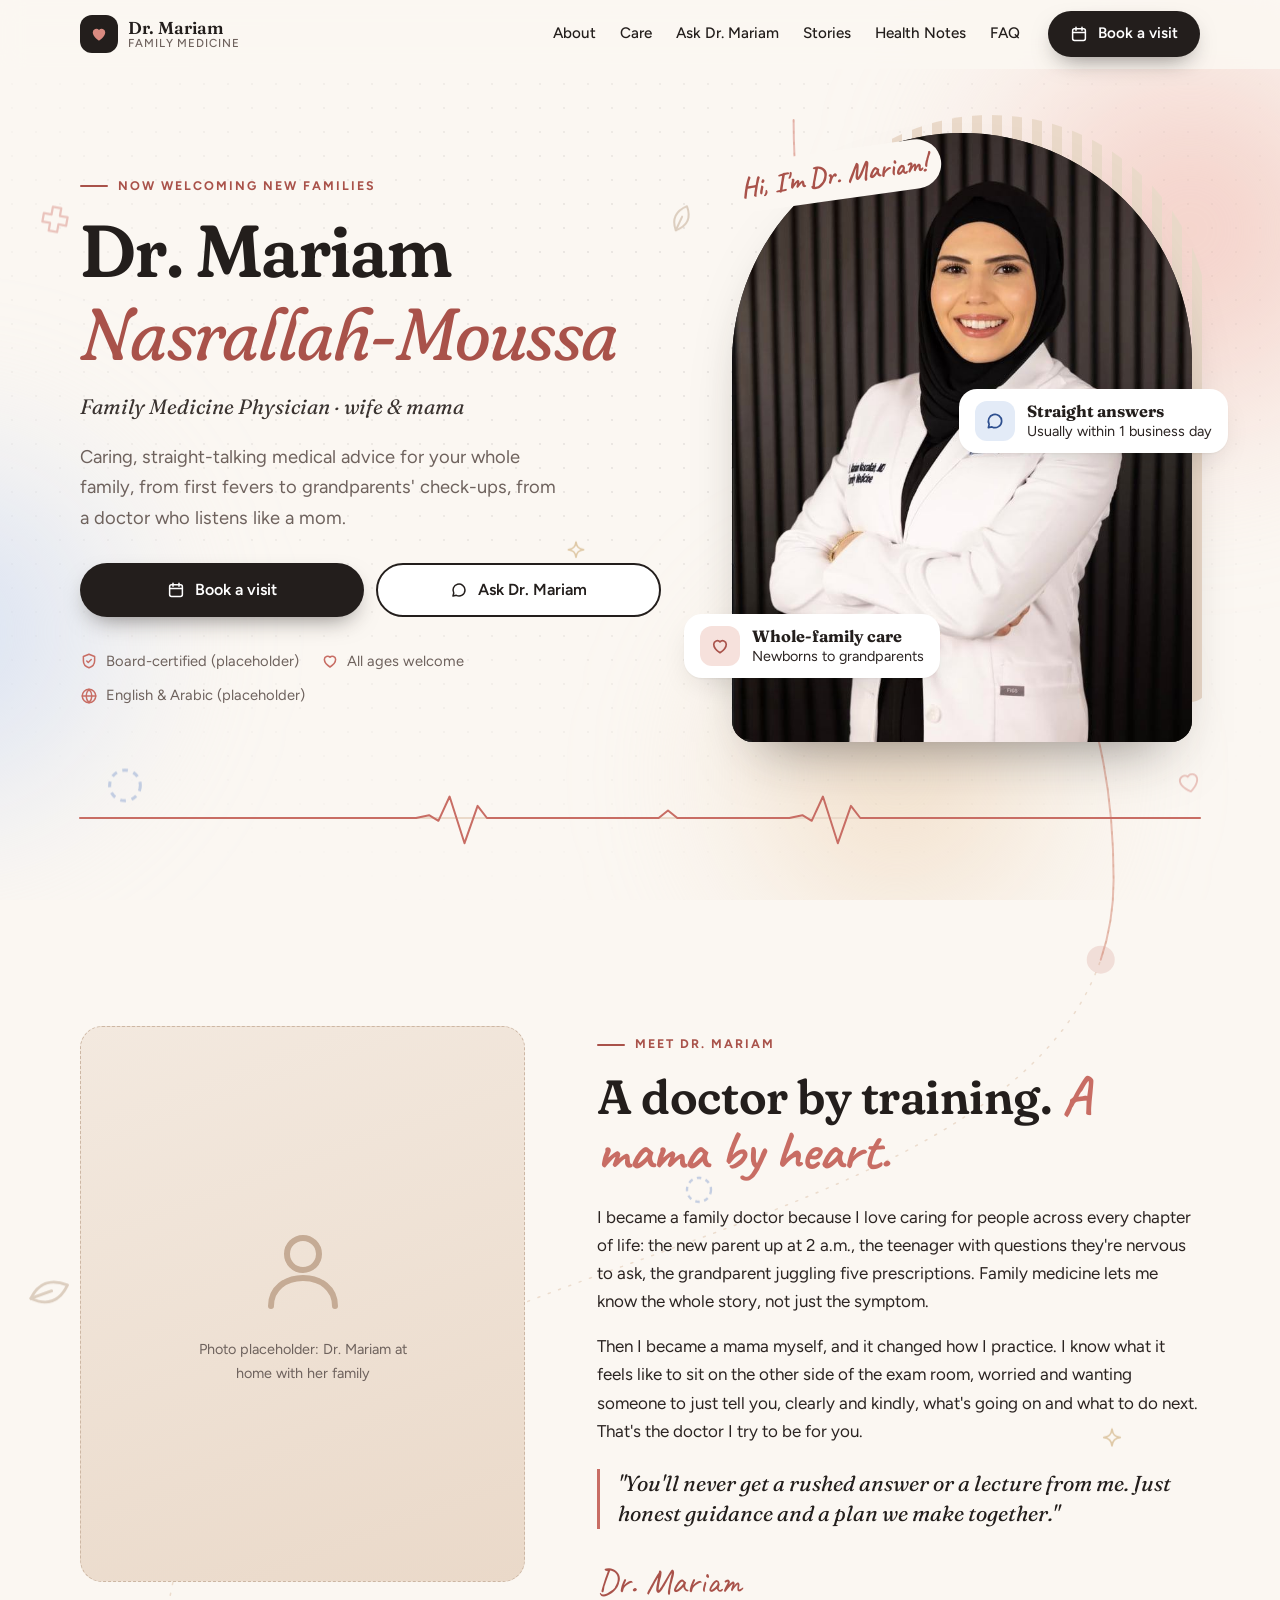
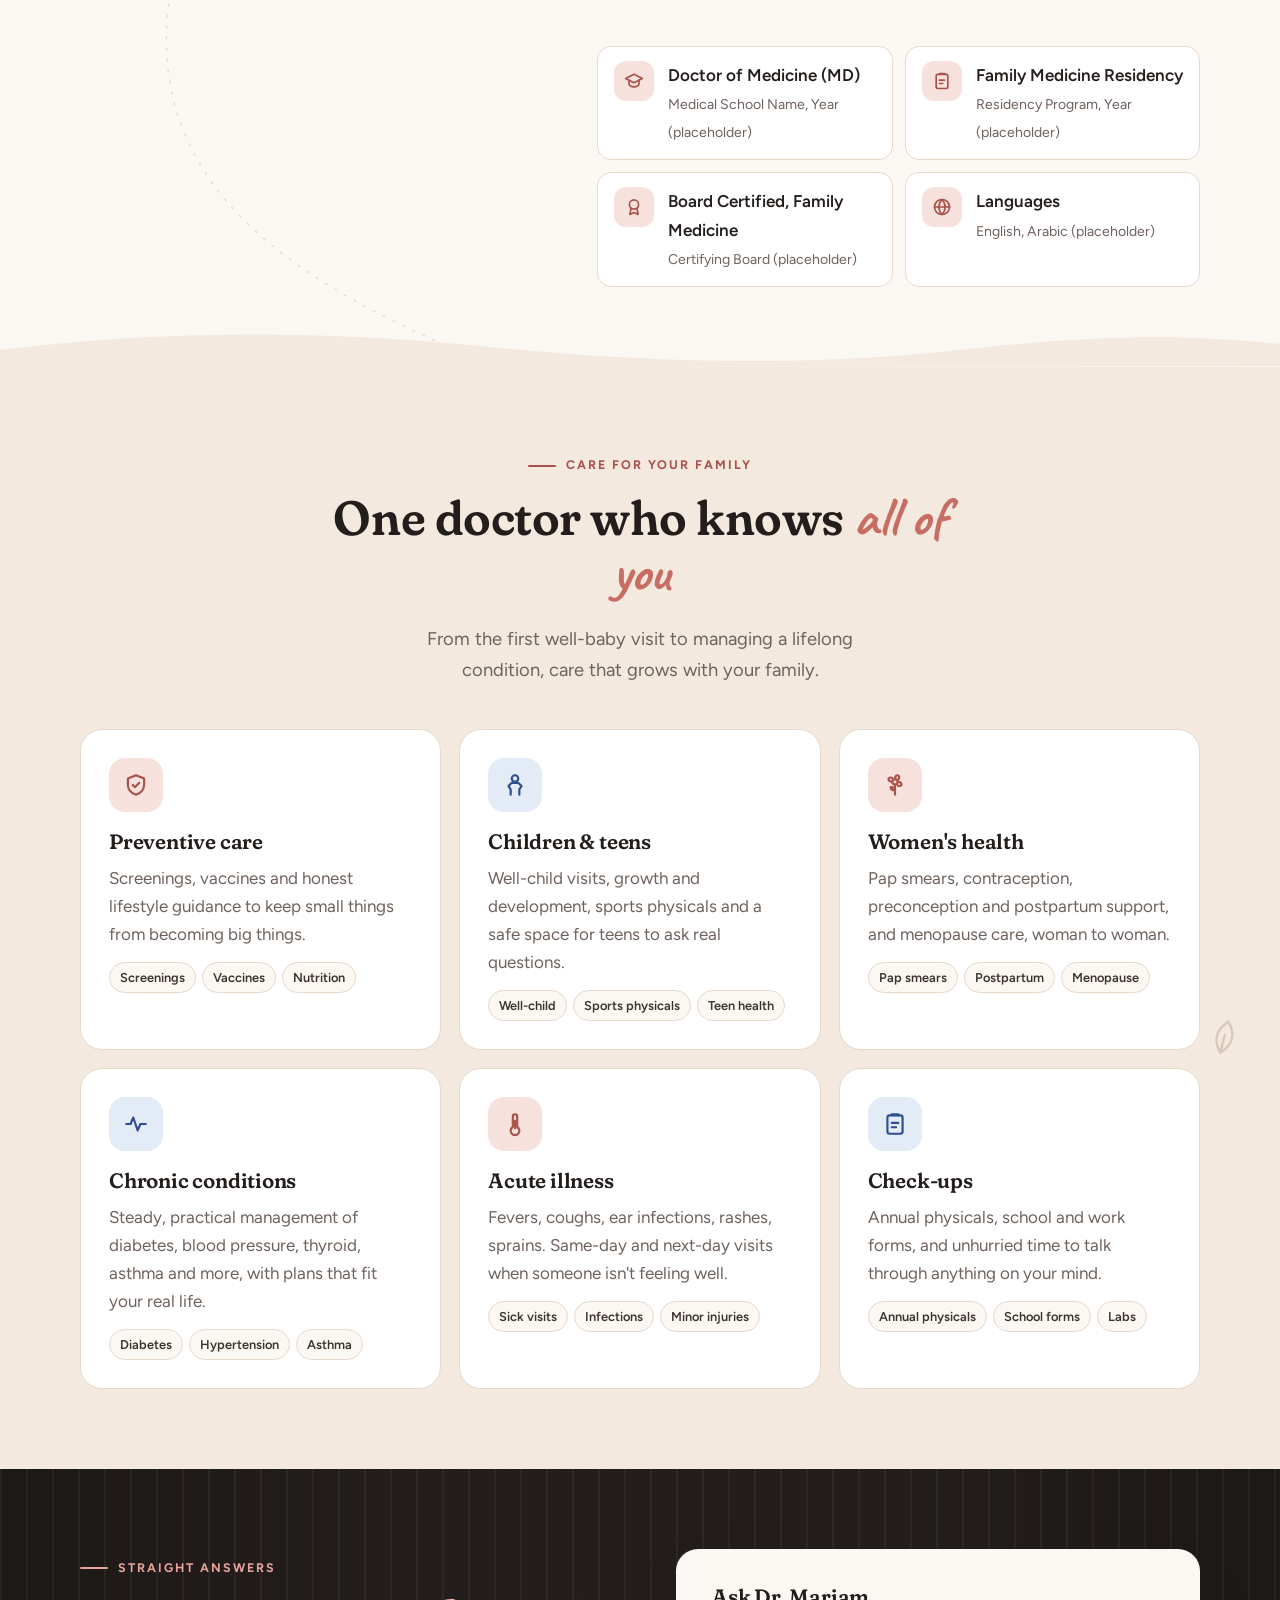
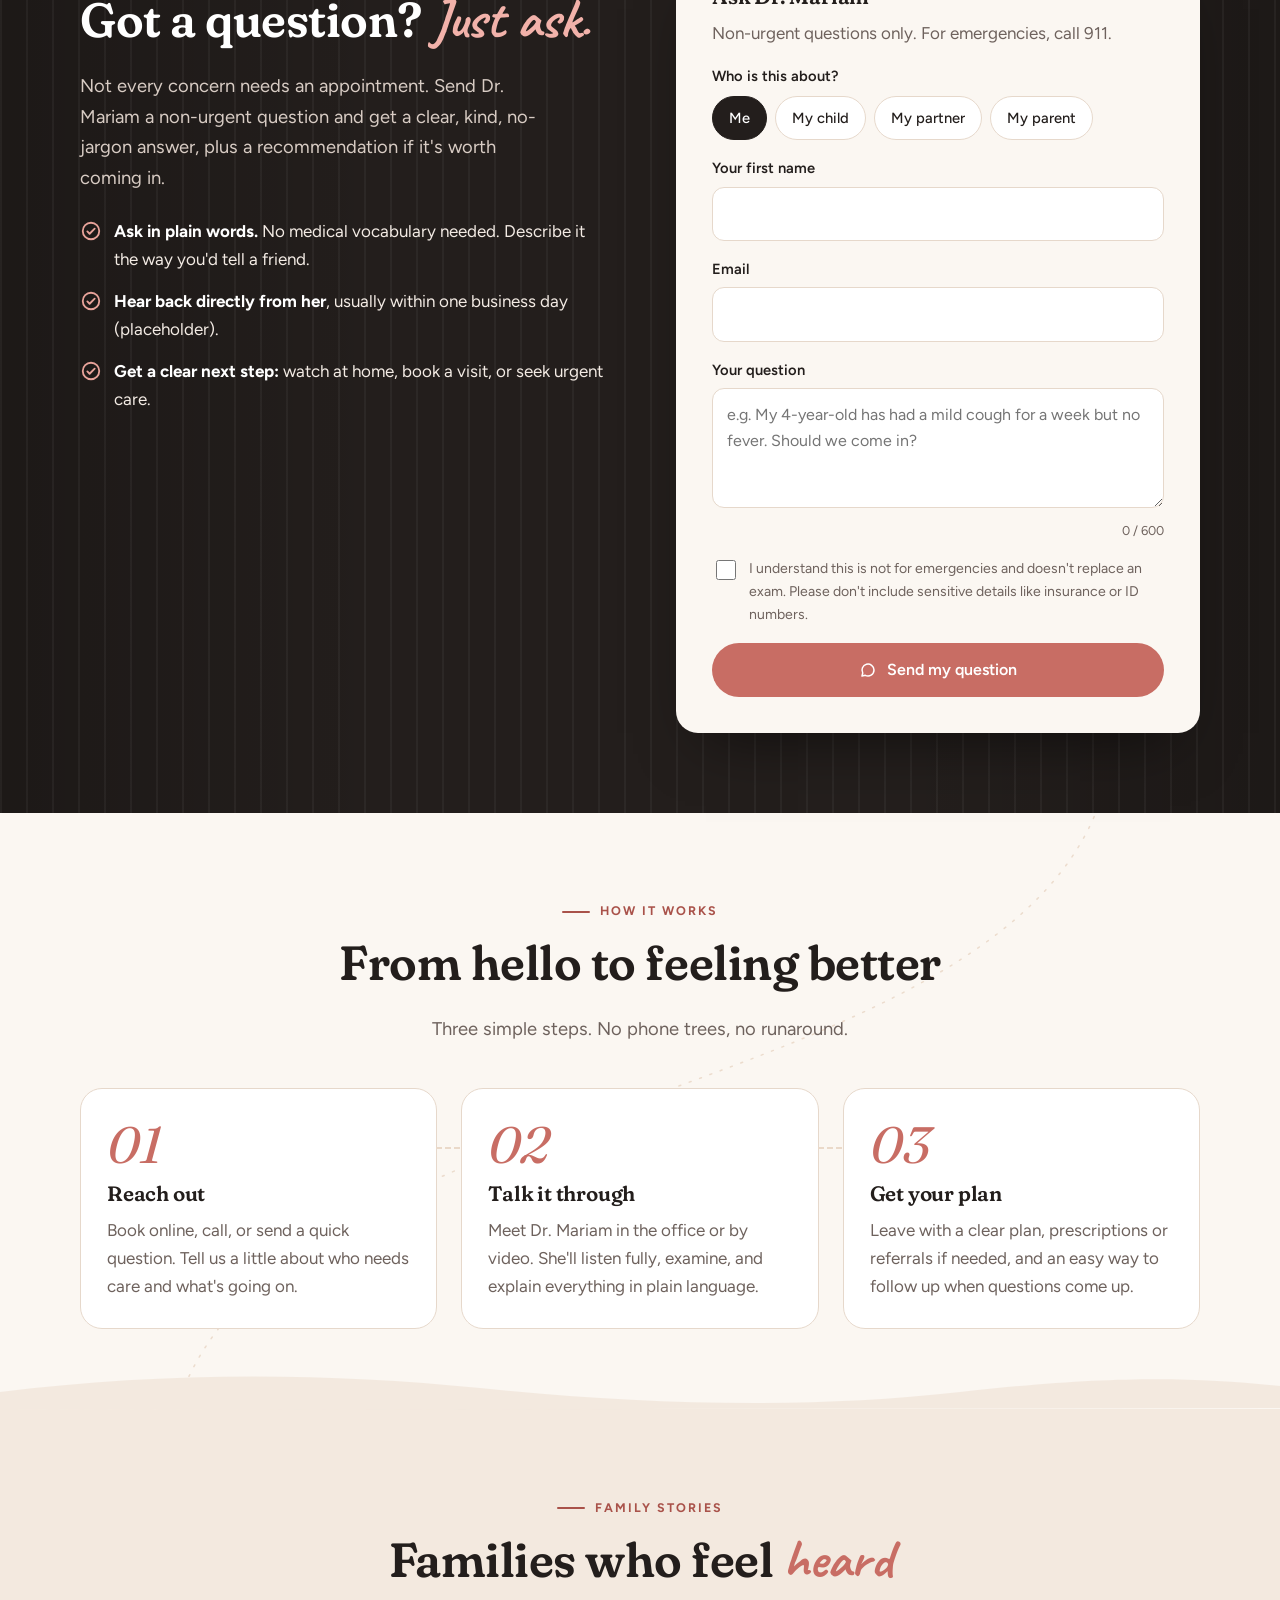
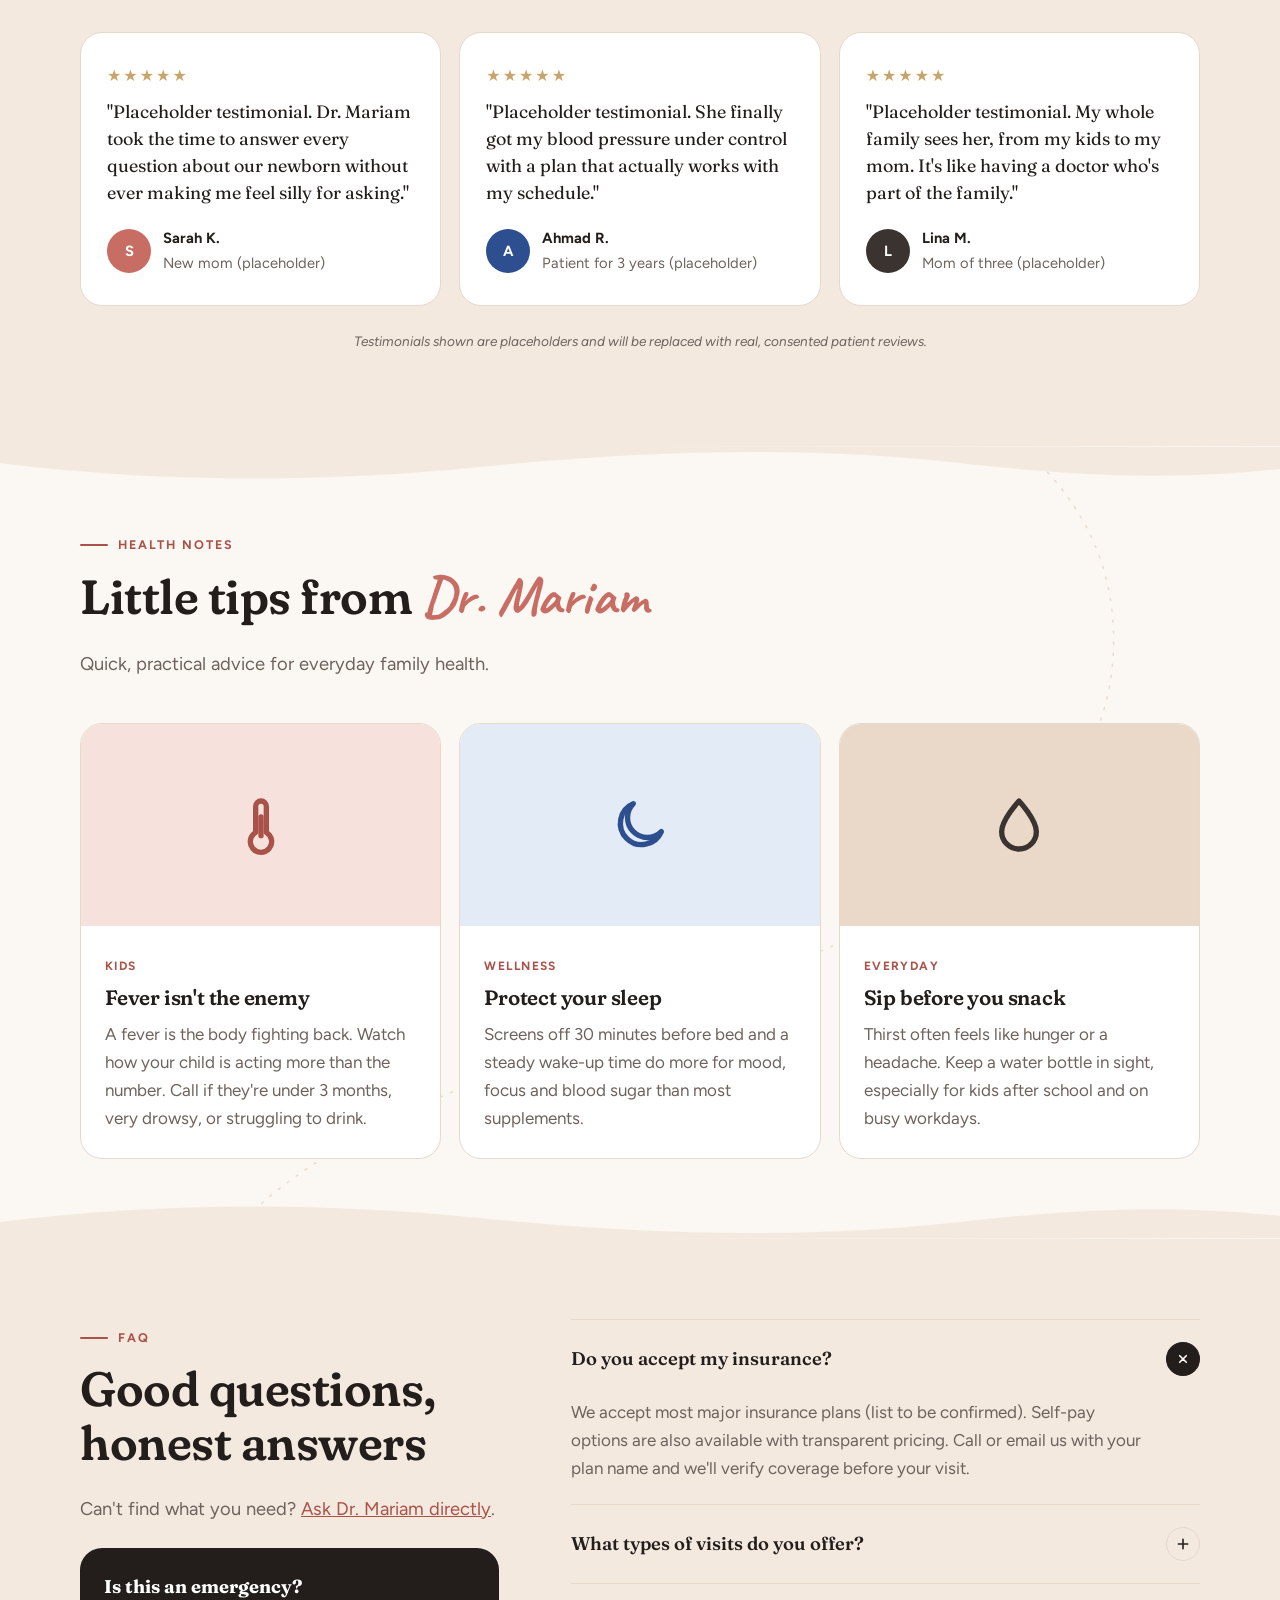
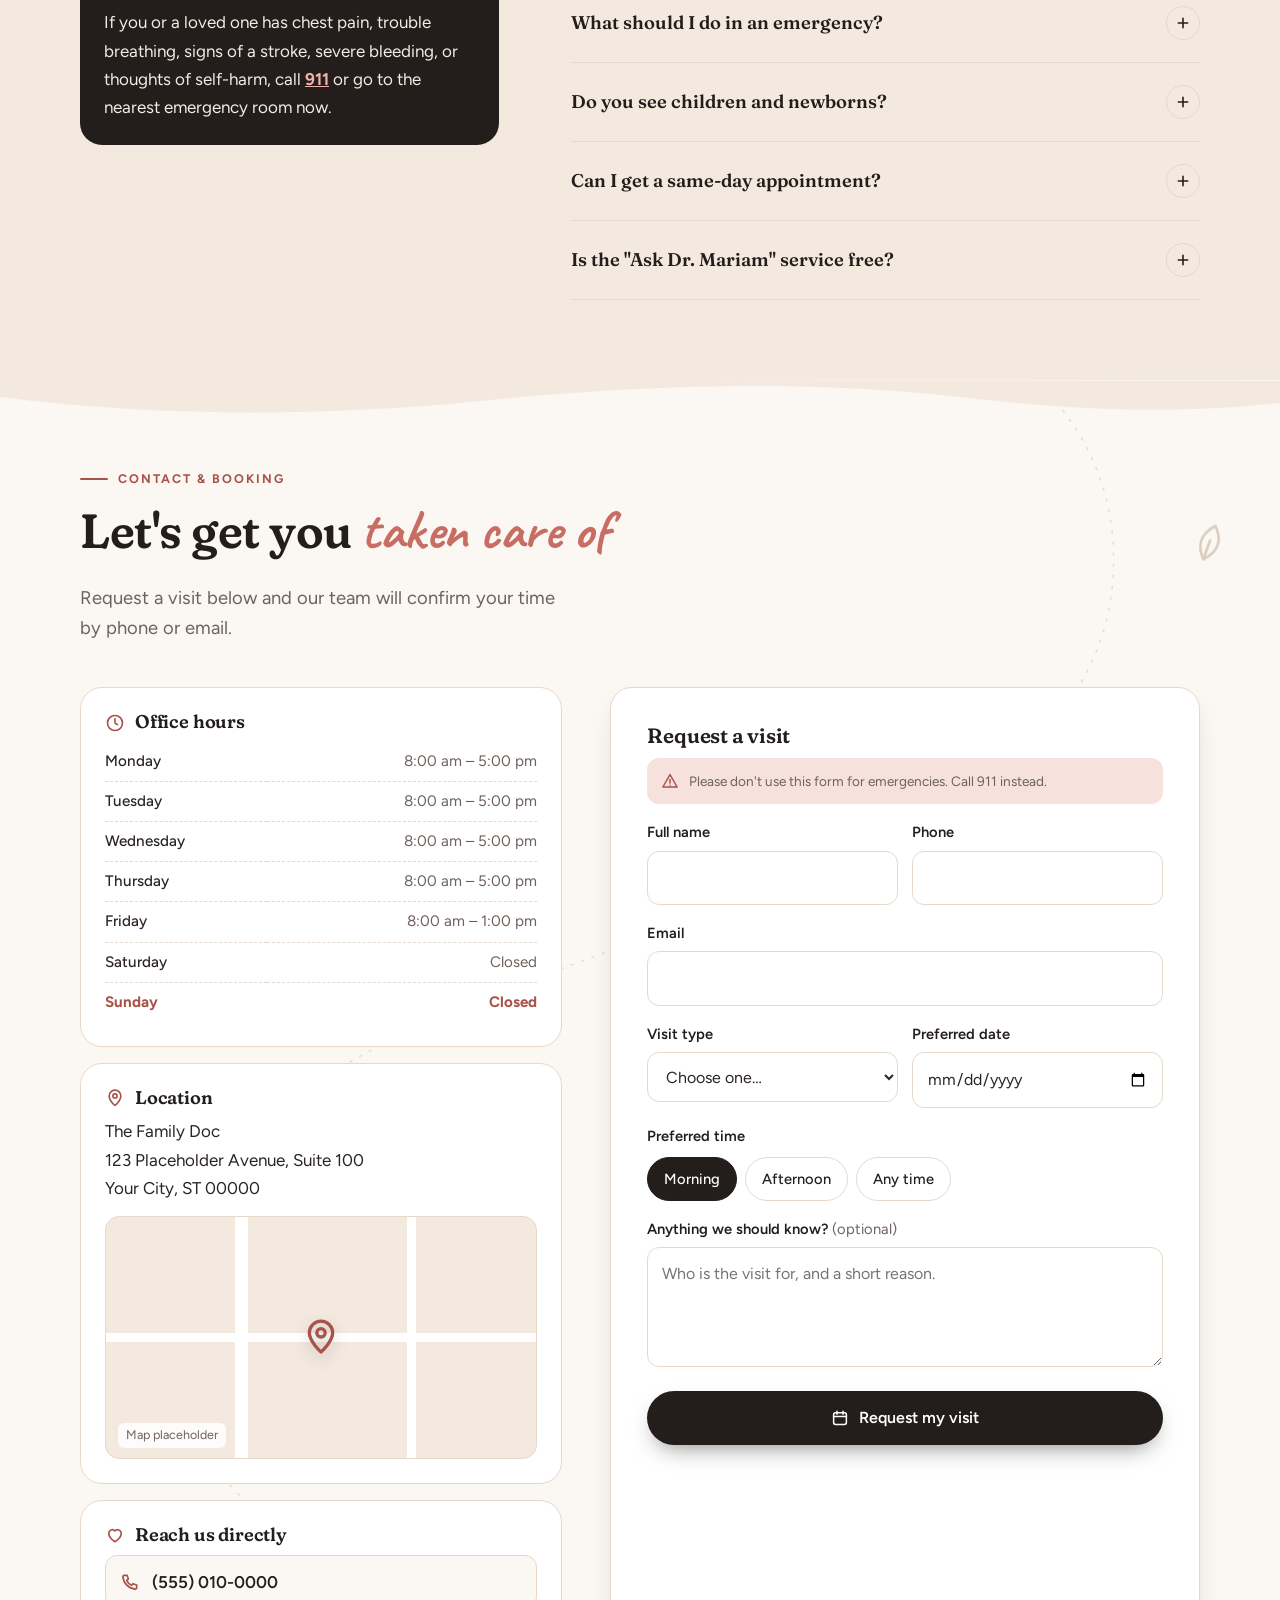
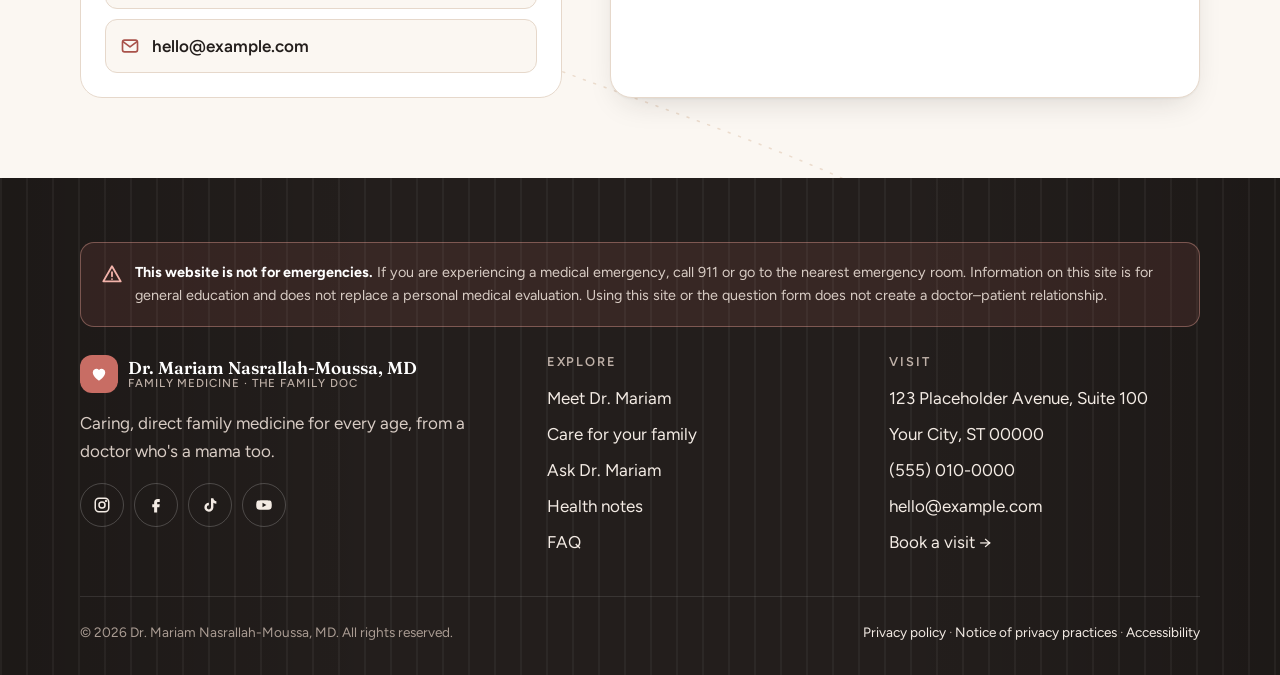
==== index.html @ 062f421f "Add files via upload" ====
<!doctype html>
<html lang="en">
<head>
<meta charset="utf-8">
<meta name="viewport" content="width=device-width, initial-scale=1">
<title>Dr. Mariam Nasrallah-Moussa, MD | Family Medicine Physician</title>
<meta name="description" content="Dr. Mariam Nasrallah-Moussa is a Family Medicine physician, wife and mama offering caring, direct medical advice and family medicine care for every age, from newborns to grandparents.">
<meta name="author" content="Dr. Mariam Nasrallah-Moussa, MD">
<meta name="robots" content="index, follow">
<meta name="theme-color" content="#231e1c">
<link rel="canonical" href="https://www.example.com/">

<!-- Open Graph -->
<meta property="og:type" content="website">
<meta property="og:site_name" content="Dr. Mariam Nasrallah-Moussa, MD">
<meta property="og:title" content="Dr. Mariam Nasrallah-Moussa, MD | Family Medicine Physician">
<meta property="og:description" content="Caring, straight-talking family medicine for the whole family. Book a visit or ask Dr. Mariam a question.">
<meta property="og:url" content="https://www.example.com/">
<meta property="og:image" content="https://www.example.com/og-image.jpg">
<meta property="og:image:alt" content="Dr. Mariam Nasrallah-Moussa smiling in her white coat with arms crossed">
<meta property="og:locale" content="en_US">

<!-- Twitter -->
<meta name="twitter:card" content="summary_large_image">
<meta name="twitter:title" content="Dr. Mariam Nasrallah-Moussa, MD | Family Medicine Physician">
<meta name="twitter:description" content="Caring, straight-talking family medicine for the whole family.">
<meta name="twitter:image" content="https://www.example.com/og-image.jpg">

<link rel="icon" href="data:image/svg+xml,%3Csvg xmlns='http://www.w3.org/2000/svg' viewBox='0 0 64 64'%3E%3Crect width='64' height='64' rx='16' fill='%23231e1c'/%3E%3Cpath d='M32 46s-14-8.5-14-18a8 8 0 0 1 14-5.3A8 8 0 0 1 46 28c0 9.5-14 18-14 18z' fill='%23d98a80'/%3E%3C/svg%3E">

<link rel="preconnect" href="https://fonts.googleapis.com">
<link rel="preconnect" href="https://fonts.gstatic.com" crossorigin>
<link href="https://fonts.googleapis.com/css2?family=Fraunces:ital,opsz,wght@0,9..144,400;0,9..144,600;1,9..144,400;1,9..144,600&family=Figtree:wght@400;500;600;700&family=Caveat:wght@500;700&display=swap" rel="stylesheet">

<script type="application/ld+json">
{
  "@context": "https://schema.org",
  "@type": ["Physician", "MedicalBusiness"],
  "@id": "https://www.example.com/#practice",
  "name": "Dr. Mariam Nasrallah-Moussa, MD",
  "alternateName": "The Family Doc",
  "description": "Family Medicine physician offering preventive care, pediatric and adolescent care, women's health, chronic condition management, acute illness visits and check-ups, plus direct medical advice.",
  "url": "https://www.example.com/",
  "image": "https://www.example.com/og-image.jpg",
  "telephone": "+1-555-010-0000",
  "email": "hello@example.com",
  "medicalSpecialty": "https://schema.org/PrimaryCare",
  "isAcceptingNewPatients": true,
  "priceRange": "$$",
  "address": {
    "@type": "PostalAddress",
    "streetAddress": "123 Placeholder Avenue, Suite 100",
    "addressLocality": "Your City",
    "addressRegion": "ST",
    "postalCode": "00000",
    "addressCountry": "US"
  },
  "openingHoursSpecification": [
    { "@type": "OpeningHoursSpecification", "dayOfWeek": ["Monday","Tuesday","Wednesday","Thursday"], "opens": "08:00", "closes": "17:00" },
    { "@type": "OpeningHoursSpecification", "dayOfWeek": "Friday", "opens": "08:00", "closes": "13:00" }
  ],
  "availableService": [
    { "@type": "MedicalProcedure", "name": "Preventive care and wellness visits" },
    { "@type": "MedicalProcedure", "name": "Children and teen care" },
    { "@type": "MedicalProcedure", "name": "Women's health" },
    { "@type": "MedicalProcedure", "name": "Chronic condition management" },
    { "@type": "MedicalProcedure", "name": "Acute illness visits" },
    { "@type": "MedicalProcedure", "name": "Annual check-ups and physicals" }
  ],
  "sameAs": [
    "https://www.instagram.com/placeholder",
    "https://www.facebook.com/placeholder",
    "https://www.tiktok.com/@placeholder"
  ]
}
</script>

<style>
:root{
  --ink:#231e1c;          /* charcoal slats behind her */
  --ink-2:#3a3330;
  --cream:#fbf7f2;
  --sand:#f3e9df;
  --sand-2:#ead9c9;
  --blush:#c86d64;        /* warm rose from her smile */
  --blush-deep:#a9524a;
  --blush-soft:#f6e1dc;
  --navy:#2d4f8f;         /* "The Family Doc" logo blue */
  --navy-soft:#e3ebf7;
  --gold:#c9a46a;         /* bracelet + buckle */
  --text:#2b2422;
  --muted:#6e625d;
  --line:#e6d8cb;
  --white:#fff;
  --radius:22px;
  --radius-sm:14px;
  --shadow:0 1px 2px rgba(35,30,28,.05),0 12px 32px -12px rgba(35,30,28,.18);
  --serif:"Fraunces",Georgia,"Times New Roman",serif;
  --sans:"Figtree",system-ui,-apple-system,"Segoe UI",sans-serif;
  --script:"Caveat","Segoe Script",cursive;
  --gutter:20px;
}
*,*::before,*::after{box-sizing:border-box}
html{scroll-behavior:smooth;-webkit-text-size-adjust:100%}
@media (prefers-reduced-motion:reduce){html{scroll-behavior:auto}*{animation:none!important;transition:none!important}}
body{margin:0;font-family:var(--sans);font-size:1.0625rem;line-height:1.65;color:var(--text);background:var(--cream);-webkit-font-smoothing:antialiased}
img{max-width:100%;display:block}
a{color:var(--blush-deep)}
h1,h2,h3{font-family:var(--serif);font-weight:600;line-height:1.12;color:var(--ink);margin:0 0 .5em;letter-spacing:-.01em;font-variation-settings:"SOFT" 100}
h2{font-size:clamp(2rem,6vw,3rem)}
h3{font-size:1.3rem}
p{margin:0 0 1em}
.wrap{width:100%;max-width:1160px;margin:0 auto;padding:0 var(--gutter)}
.skip{position:absolute;left:-999px;top:8px;background:var(--ink);color:#fff;padding:10px 16px;border-radius:10px;z-index:100}
.skip:focus{left:8px}
:focus-visible{outline:3px solid var(--navy);outline-offset:3px;border-radius:6px}
.sr-only{position:absolute;width:1px;height:1px;padding:0;margin:-1px;overflow:hidden;clip:rect(0,0,0,0);border:0}

.eyebrow{display:inline-flex;align-items:center;gap:10px;font-size:.78rem;font-weight:700;letter-spacing:.16em;text-transform:uppercase;color:var(--blush-deep);margin-bottom:14px}
.eyebrow::before{content:"";width:28px;height:2px;background:currentColor;border-radius:2px}
.script{font-family:var(--script);font-weight:700;color:var(--blush);font-size:1.15em;line-height:1}
.lede{font-size:1.15rem;color:var(--muted);max-width:40ch}
section{padding:80px 0;scroll-margin-top:72px}
.section-head{max-width:640px;margin-bottom:44px}
.section-head.center{margin-inline:auto;text-align:center}
.section-head.center .eyebrow{justify-content:center}

/* Buttons */
.btn{display:inline-flex;align-items:center;justify-content:center;gap:10px;font:600 1rem/1 var(--sans);padding:16px 26px;border-radius:999px;border:2px solid transparent;text-decoration:none;cursor:pointer;transition:transform .2s ease,background .2s ease,color .2s ease,box-shadow .2s ease;min-height:52px}
.btn svg{width:18px;height:18px;flex:none}
.btn-primary{background:var(--ink);color:#fff;box-shadow:0 10px 24px -10px rgba(35,30,28,.6)}
.btn-primary:hover{background:var(--blush-deep);transform:translateY(-2px)}
.btn-soft{background:var(--white);color:var(--ink);border-color:var(--ink)}
.btn-soft:hover{background:var(--ink);color:#fff;transform:translateY(-2px)}
.btn-blush{background:var(--blush);color:#fff}
.btn-blush:hover{background:var(--blush-deep);transform:translateY(-2px)}
.btn-block{width:100%}

/* Header */
.site-header{position:sticky;top:0;z-index:50;background:rgba(251,247,242,.88);backdrop-filter:saturate(1.4) blur(12px);-webkit-backdrop-filter:saturate(1.4) blur(12px);border-bottom:1px solid transparent;transition:border-color .2s}
.site-header.scrolled{border-color:var(--line)}
.nav{display:flex;align-items:center;justify-content:space-between;height:68px}
.brand{display:flex;align-items:center;gap:10px;text-decoration:none;color:var(--ink)}
.brand-mark{width:38px;height:38px;border-radius:12px;background:var(--ink);display:grid;place-items:center;flex:none}
.brand-mark svg{width:20px;height:20px}
.brand-text{font-family:var(--serif);font-weight:600;font-size:1.08rem;line-height:1.1}
.brand-text small{display:block;font-family:var(--sans);font-weight:500;font-size:.72rem;letter-spacing:.08em;text-transform:uppercase;color:var(--muted)}
.nav-toggle{width:46px;height:46px;border-radius:12px;border:1px solid var(--line);background:#fff;display:grid;place-items:center;cursor:pointer}
.nav-toggle span{display:block;width:20px;height:2px;background:var(--ink);border-radius:2px;position:relative;transition:transform .25s}
.nav-toggle span::before,.nav-toggle span::after{content:"";position:absolute;left:0;width:20px;height:2px;background:var(--ink);border-radius:2px;transition:transform .25s,top .25s}
.nav-toggle span::before{top:-6px}.nav-toggle span::after{top:6px}
.nav-toggle[aria-expanded="true"] span{background:transparent}
.nav-toggle[aria-expanded="true"] span::before{top:0;transform:rotate(45deg)}
.nav-toggle[aria-expanded="true"] span::after{top:0;transform:rotate(-45deg)}
.nav-menu{position:fixed;inset:68px 0 auto 0;background:var(--cream);border-bottom:1px solid var(--line);padding:12px var(--gutter) 24px;display:none;max-height:calc(100vh - 68px);overflow:auto}
.nav-menu.open{display:block}
.nav-menu ul{list-style:none;margin:0 0 16px;padding:0}
.nav-menu a:not(.btn){display:block;padding:12px 0;color:var(--ink);text-decoration:none;font-weight:500;border-bottom:1px solid var(--line)}
@media (min-width:980px){
  .nav-toggle{display:none}
  .nav-menu{position:static;display:flex!important;align-items:center;gap:28px;padding:0;background:none;border:0;max-height:none;overflow:visible}
  .nav-menu ul{display:flex;gap:24px;margin:0}
  .nav-menu a:not(.btn){border:0;padding:6px 0;font-size:.95rem;position:relative}
  .nav-menu a:not(.btn)::after{content:"";position:absolute;left:0;right:100%;bottom:0;height:2px;background:var(--blush);transition:right .25s}
  .nav-menu a:not(.btn):hover::after{right:0}
  .nav-menu .btn{padding:12px 20px;min-height:44px;font-size:.95rem}
}

/* Hero */
.hero{padding:36px 0 72px;position:relative;overflow:hidden}
.hero-grid{display:grid;gap:44px;align-items:center}
.hero h1{font-size:clamp(2.6rem,10vw,4.6rem);margin-bottom:.2em}
.hero h1 em{font-style:italic;font-weight:400;color:var(--blush-deep)}
.hero-role{font-family:var(--serif);font-style:italic;font-size:1.3rem;color:var(--ink-2);margin-bottom:18px}
.hero .lede{margin-bottom:30px}
.hero-ctas{display:flex;flex-wrap:wrap;gap:12px;margin-bottom:32px}
.hero-ctas .btn{flex:1 1 200px}
.trust{display:flex;flex-wrap:wrap;gap:10px 22px;padding:0;margin:0;list-style:none;font-size:.92rem;color:var(--muted)}
.trust li{display:flex;align-items:center;gap:8px}
.trust svg{width:18px;height:18px;color:var(--blush)}
.portrait{position:relative;max-width:460px;margin:0 auto;width:100%}
.portrait-frame{position:relative;border-radius:240px 240px var(--radius) var(--radius);overflow:hidden;background:var(--ink);aspect-ratio:703/930;box-shadow:0 30px 60px -30px rgba(35,30,28,.55)}
.portrait-frame img{width:100%;height:100%;object-fit:cover}
.portrait::before{content:"";position:absolute;inset:-18px -18px 40px 40px;border-radius:240px 240px var(--radius) var(--radius);background:repeating-linear-gradient(90deg,var(--sand-2) 0 10px,transparent 10px 20px);z-index:-1}
.badge{position:absolute;background:#fff;border-radius:18px;box-shadow:var(--shadow);padding:12px 16px;display:flex;align-items:center;gap:12px;font-size:.9rem;line-height:1.3}
.badge strong{display:block;font-family:var(--serif);font-size:1.02rem;color:var(--ink)}
.badge .dot{width:40px;height:40px;border-radius:12px;display:grid;place-items:center;flex:none}
.badge .dot svg{width:20px;height:20px}
.badge-a{left:-8px;bottom:64px}
.badge-a .dot{background:var(--blush-soft);color:var(--blush-deep)}
.badge-b{right:-8px;top:42%}
.badge-b .dot{background:var(--navy-soft);color:var(--navy)}
.hello{position:absolute;top:18px;left:-6px;transform:rotate(-8deg);font-family:var(--script);font-size:1.7rem;font-weight:700;color:var(--blush-deep);background:var(--cream);padding:2px 14px;border-radius:999px}
@media (min-width:880px){
  .hero{padding:64px 0 100px}
  .hero-grid{grid-template-columns:1.1fr .9fr;gap:64px}
  .badge-a{left:-48px}.badge-b{right:-36px}
}

/* Slat band (echoes the photo backdrop) */
.slats{background:var(--ink);color:#f3ebe4;position:relative;isolation:isolate}
.slats::before{content:"";position:absolute;inset:0;background:repeating-linear-gradient(90deg,rgba(255,255,255,.045) 0 2px,transparent 2px 26px),linear-gradient(90deg,rgba(0,0,0,.18),transparent 30%,transparent 70%,rgba(0,0,0,.18));z-index:-1}
.slats h2,.slats h3{color:#fff}
.slats .eyebrow{color:#e8a39a}
.slats .lede,.slats p{color:#d8ccc4}

/* Meet */
.meet-grid{display:grid;gap:44px;align-items:start}
.placeholder-photo{aspect-ratio:4/5;border-radius:var(--radius);background:linear-gradient(160deg,var(--sand) 0%,var(--sand-2) 100%);display:grid;place-items:center;text-align:center;color:var(--muted);position:relative;overflow:hidden;border:1px dashed #cdb7a4}
.placeholder-photo svg{width:96px;height:96px;color:#c5ab95;margin:0 auto 12px}
.placeholder-photo span{font-size:.9rem;max-width:24ch;display:block;margin:0 auto}
.signature{font-family:var(--script);font-size:2.2rem;color:var(--blush-deep);margin-top:6px}
.creds{display:grid;gap:12px;margin:28px 0 0;padding:0;list-style:none}
.creds li{display:flex;gap:14px;align-items:flex-start;background:#fff;border:1px solid var(--line);border-radius:var(--radius-sm);padding:14px 16px}
.creds .ic{width:40px;height:40px;border-radius:12px;background:var(--blush-soft);color:var(--blush-deep);display:grid;place-items:center;flex:none}
.creds .ic svg{width:20px;height:20px}
.creds strong{display:block;color:var(--ink);font-weight:600}
.creds small{color:var(--muted);font-size:.88rem}
.pullquote{font-family:var(--serif);font-style:italic;font-size:1.35rem;line-height:1.4;color:var(--ink);border-left:3px solid var(--blush);padding-left:18px;margin:24px 0}
@media (min-width:880px){.meet-grid{grid-template-columns:.85fr 1.15fr;gap:72px}.creds{grid-template-columns:1fr 1fr}}

/* Services */
.services{background:var(--sand)}
.cards{display:grid;gap:18px}
@media (min-width:640px){.cards{grid-template-columns:1fr 1fr}}
@media (min-width:980px){.cards.three{grid-template-columns:repeat(3,1fr)}}
.card{background:#fff;border-radius:var(--radius);padding:28px;border:1px solid var(--line);transition:transform .25s ease,box-shadow .25s ease;position:relative}
.card:hover{transform:translateY(-4px);box-shadow:var(--shadow)}
.card .ic{width:54px;height:54px;border-radius:16px;display:grid;place-items:center;margin-bottom:18px;background:var(--blush-soft);color:var(--blush-deep)}
.card:nth-child(even) .ic{background:var(--navy-soft);color:var(--navy)}
.card .ic svg{width:26px;height:26px}
.card p{color:var(--muted);margin:0}
.card ul{margin:14px 0 0;padding:0;list-style:none;display:flex;flex-wrap:wrap;gap:6px}
.card ul li{font-size:.8rem;font-weight:600;background:var(--cream);border:1px solid var(--line);color:var(--ink-2);padding:4px 10px;border-radius:999px}

/* Straight answers */
.answers-grid{display:grid;gap:40px;align-items:start}
.checks{list-style:none;margin:24px 0 0;padding:0;display:grid;gap:14px}
.checks li{display:flex;gap:12px;align-items:flex-start}
.checks svg{width:22px;height:22px;flex:none;color:#e8a39a;margin-top:3px}
.form-card{background:var(--cream);color:var(--text);border-radius:var(--radius);padding:28px 22px;box-shadow:0 30px 60px -30px rgba(0,0,0,.6)}
.form-card h3{color:var(--ink)!important}
.form-card p{color:var(--muted)!important}
@media (min-width:880px){.answers-grid{grid-template-columns:1fr 1fr;gap:72px}.form-card{padding:36px}}

/* Forms */
.field{margin-bottom:16px}
.field-row{display:grid;gap:0 14px}
@media (min-width:560px){.field-row{grid-template-columns:1fr 1fr}}
label{display:block;font-weight:600;font-size:.92rem;color:var(--ink);margin-bottom:6px}
label .opt{font-weight:400;color:var(--muted)}
input,select,textarea{width:100%;font:inherit;font-size:1rem;color:var(--text);background:#fff;border:1.5px solid var(--line);border-radius:12px;padding:13px 14px;transition:border-color .2s,box-shadow .2s;min-height:50px}
textarea{min-height:120px;resize:vertical}
input:focus,select:focus,textarea:focus{outline:none;border-color:var(--navy);box-shadow:0 0 0 4px rgba(45,79,143,.14)}
.field.invalid input,.field.invalid select,.field.invalid textarea{border-color:#b3261e}
.err{display:none;color:#b3261e;font-size:.85rem;margin-top:5px}
.field.invalid .err{display:block}
.check{display:flex;gap:10px;align-items:flex-start;font-weight:400;font-size:.88rem;color:var(--muted)}
.check input{width:20px;height:20px;min-height:0;margin-top:3px;flex:none;accent-color:var(--blush-deep)}
.notice{font-size:.85rem;color:var(--muted);background:var(--blush-soft);border-radius:12px;padding:12px 14px;margin:0 0 16px;display:flex;gap:10px}
.notice svg{width:18px;height:18px;flex:none;color:var(--blush-deep);margin-top:2px}
.success{display:none;text-align:center;padding:24px 8px}
.success .ic{width:64px;height:64px;border-radius:50%;background:var(--blush-soft);color:var(--blush-deep);display:grid;place-items:center;margin:0 auto 14px}
.success .ic svg{width:30px;height:30px}
form.sent{display:none}
form.sent + .success{display:block}
.counter{font-size:.8rem;color:var(--muted);text-align:right;margin-top:4px}
.seg{display:flex;flex-wrap:wrap;gap:8px;border:0;padding:0;margin:0 0 16px}
.seg legend{font-weight:600;font-size:.92rem;color:var(--ink);margin-bottom:8px;padding:0}
.seg label{margin:0;position:relative}
.seg input{position:absolute;opacity:0;width:1px;height:1px;min-height:0}
.seg span{display:inline-block;padding:9px 16px;border-radius:999px;border:1.5px solid var(--line);background:#fff;font-weight:500;font-size:.92rem;cursor:pointer;transition:all .2s}
.seg input:checked + span{background:var(--ink);color:#fff;border-color:var(--ink)}
.seg input:focus-visible + span{outline:3px solid var(--navy);outline-offset:2px}

/* Steps */
.steps{display:grid;gap:18px;counter-reset:step;list-style:none;margin:0;padding:0}
@media (min-width:880px){.steps{grid-template-columns:repeat(3,1fr);gap:24px}}
.step{position:relative;background:#fff;border:1px solid var(--line);border-radius:var(--radius);padding:30px 26px 28px}
.step::before{counter-increment:step;content:"0" counter(step);font-family:var(--serif);font-size:3.2rem;font-weight:400;font-style:italic;color:var(--blush);line-height:1;display:block;margin-bottom:12px}
.step p{color:var(--muted);margin:0}
@media (min-width:880px){.step:not(:last-child)::after{content:"";position:absolute;top:58px;right:-24px;width:24px;border-top:2px dashed var(--sand-2)}}

/* Testimonials */
.stories{background:var(--sand)}
.quote{background:#fff;border-radius:var(--radius);padding:30px 26px;border:1px solid var(--line);display:flex;flex-direction:column;margin:0}
.quote .mark{font-family:var(--serif);font-size:4rem;line-height:.6;color:var(--blush);height:28px}
.quote blockquote{margin:0 0 20px;font-family:var(--serif);font-size:1.12rem;line-height:1.5;color:var(--ink);flex:1}
.quote figcaption{display:flex;align-items:center;gap:12px;font-size:.92rem;color:var(--muted)}
.quote figcaption strong{display:block;color:var(--ink)}
.avatar{width:44px;height:44px;border-radius:50%;display:grid;place-items:center;font-weight:700;color:#fff;background:var(--ink-2);flex:none}
.stars{color:var(--gold);letter-spacing:2px;margin-bottom:10px;font-size:1rem}
.placeholder-note{font-size:.85rem;color:var(--muted);text-align:center;margin-top:24px;font-style:italic}

/* Health notes */
.note{background:#fff;border-radius:var(--radius);overflow:hidden;border:1px solid var(--line);display:flex;flex-direction:column;transition:transform .25s,box-shadow .25s}
.note:hover{transform:translateY(-4px);box-shadow:var(--shadow)}
.note-art{aspect-ratio:16/9;display:grid;place-items:center;position:relative}
.note-art svg{width:64px;height:64px}
.note:nth-child(1) .note-art{background:var(--blush-soft);color:var(--blush-deep)}
.note:nth-child(2) .note-art{background:var(--navy-soft);color:var(--navy)}
.note:nth-child(3) .note-art{background:var(--sand-2);color:var(--ink-2)}
.note-body{padding:24px 24px 26px}
.tag{font-size:.75rem;font-weight:700;letter-spacing:.12em;text-transform:uppercase;color:var(--blush-deep)}
.note h3{margin-top:8px}
.note p{color:var(--muted);margin:0}

/* FAQ */
.faq-grid{display:grid;gap:36px}
@media (min-width:880px){.faq-grid{grid-template-columns:.8fr 1.2fr;gap:72px}}
.faq details{border-bottom:1px solid var(--line)}
.faq details:first-child{border-top:1px solid var(--line)}
.faq summary{list-style:none;cursor:pointer;display:flex;justify-content:space-between;align-items:center;gap:16px;padding:22px 0;font-family:var(--serif);font-size:1.15rem;font-weight:600;color:var(--ink)}
.faq summary::-webkit-details-marker{display:none}
.faq summary .pm{width:34px;height:34px;border-radius:50%;border:1.5px solid var(--line);display:grid;place-items:center;flex:none;transition:transform .25s,background .25s,border-color .25s}
.faq summary .pm svg{width:16px;height:16px}
.faq details[open] summary .pm{transform:rotate(45deg);background:var(--ink);color:#fff;border-color:var(--ink)}
.faq .ans{padding:0 48px 22px 0;color:var(--muted)}
.faq .ans p:last-child{margin:0}
.urgent{background:var(--ink);color:#f3ebe4;border-radius:var(--radius);padding:24px;margin-top:24px}
.urgent strong{color:#fff;font-family:var(--serif);font-size:1.15rem;display:block;margin-bottom:6px}
.urgent a{color:#f2b2aa;font-weight:700}

/* Contact */
.contact-grid{display:grid;gap:28px}
@media (min-width:980px){.contact-grid{grid-template-columns:.9fr 1.1fr;gap:48px}}
.info{display:grid;gap:16px}
.info-card{background:#fff;border:1px solid var(--line);border-radius:var(--radius);padding:24px}
.info-card h3{display:flex;align-items:center;gap:10px;font-size:1.15rem}
.info-card h3 svg{width:20px;height:20px;color:var(--blush-deep)}
.hours{width:100%;border-collapse:collapse;font-size:.95rem}
.hours th{text-align:left;font-weight:500;color:var(--text);padding:7px 0;border-bottom:1px dashed var(--line)}
.hours td{text-align:right;color:var(--muted);padding:7px 0;border-bottom:1px dashed var(--line)}
.hours tr:last-child th,.hours tr:last-child td{border:0}
.hours tr.today th,.hours tr.today td{color:var(--blush-deep);font-weight:700}
.map{aspect-ratio:16/9;border-radius:var(--radius-sm);margin-top:14px;background:
  linear-gradient(0deg,transparent 48%,#fff 48% 52%,transparent 52%),
  linear-gradient(90deg,transparent 30%,#fff 30% 33%,transparent 33%),
  linear-gradient(90deg,transparent 70%,#fff 70% 72%,transparent 72%),
  var(--sand);display:grid;place-items:center;position:relative;border:1px solid var(--line)}
.map svg{width:40px;height:40px;color:var(--blush-deep);filter:drop-shadow(0 6px 8px rgba(0,0,0,.2))}
.map span{position:absolute;bottom:10px;left:12px;font-size:.78rem;color:var(--muted);background:rgba(255,255,255,.85);padding:2px 8px;border-radius:6px}
.direct{display:grid;gap:10px;margin:0;padding:0;list-style:none}
.direct a{display:flex;align-items:center;gap:12px;text-decoration:none;color:var(--ink);font-weight:600;padding:12px 14px;border-radius:12px;background:var(--cream);border:1px solid var(--line);transition:border-color .2s}
.direct a:hover{border-color:var(--blush)}
.direct svg{width:20px;height:20px;color:var(--blush-deep)}
.booking{background:#fff;border:1px solid var(--line);border-radius:var(--radius);padding:28px 22px;box-shadow:var(--shadow)}
@media (min-width:560px){.booking{padding:36px}}

/* Footer */
.site-footer{padding:64px 0 32px}
.footer-grid{display:grid;gap:32px;margin-bottom:40px}
@media (min-width:880px){.footer-grid{grid-template-columns:1.4fr 1fr 1fr}}
.site-footer .brand{color:#fff}
.site-footer .brand-mark{background:var(--blush)}
.site-footer .brand-text small{color:#bfb1a8}
.site-footer h3{font-family:var(--sans);font-size:.8rem;letter-spacing:.14em;text-transform:uppercase;color:#bfb1a8;margin-bottom:14px}
.site-footer ul{list-style:none;margin:0;padding:0;display:grid;gap:8px}
.site-footer a{color:#f3ebe4;text-decoration:none}
.site-footer a:hover{color:#f2b2aa}
.socials{display:flex;gap:10px;margin-top:18px}
.socials a{width:44px;height:44px;border-radius:50%;border:1px solid rgba(255,255,255,.2);display:grid;place-items:center;transition:background .2s,border-color .2s}
.socials a:hover{background:var(--blush);border-color:var(--blush)}
.socials svg{width:18px;height:18px}
.disclaimer{border:1px solid rgba(232,163,154,.4);background:rgba(200,109,100,.12);border-radius:var(--radius-sm);padding:18px 20px;font-size:.9rem;color:#e9ddd5;margin-bottom:28px;display:flex;gap:12px}
.disclaimer svg{width:22px;height:22px;flex:none;color:#f2b2aa;margin-top:2px}
.disclaimer strong{color:#fff}
.legal{display:flex;flex-wrap:wrap;gap:8px 24px;justify-content:space-between;font-size:.85rem;color:#a99b92;border-top:1px solid rgba(255,255,255,.1);padding-top:24px}

/* Mobile sticky CTA */
.mobile-cta{position:fixed;left:12px;right:12px;bottom:12px;z-index:40;display:flex;gap:8px;padding:8px;background:rgba(35,30,28,.94);border-radius:999px;box-shadow:0 12px 30px -8px rgba(0,0,0,.5);transform:translateY(140%);transition:transform .3s ease}
.mobile-cta.show{transform:none}
.mobile-cta .btn{flex:1;min-height:46px;padding:12px 14px;font-size:.92rem}
.mobile-cta .btn-soft{background:transparent;color:#fff;border-color:rgba(255,255,255,.3)}
@media (min-width:880px){.mobile-cta{display:none}}

/* ===== Background decor ===== */
body{position:relative}
section{position:relative;z-index:1}
.site-footer{z-index:1}

/* Fixed, softly drifting colour glows + dot texture */
.aura{position:fixed;inset:0;z-index:-1;pointer-events:none;overflow:hidden}
.aura::after{content:"";position:absolute;inset:0;background-image:radial-gradient(rgba(35,30,28,.075) 1.1px,transparent 1.4px);background-size:24px 24px;-webkit-mask-image:radial-gradient(ellipse 85% 75% at 50% 40%,#000 20%,transparent 85%);mask-image:radial-gradient(ellipse 85% 75% at 50% 40%,#000 20%,transparent 85%)}
.glow{position:absolute;will-change:transform}
.glow i{display:block;width:100%;height:100%;border-radius:50%;filter:blur(70px);animation:drift 22s ease-in-out infinite alternate}
.glow.g1{width:540px;height:540px;top:-160px;right:-180px}
.glow.g1 i{background:radial-gradient(circle,#f2c6bd 0%,rgba(242,198,189,0) 70%)}
.glow.g2{width:480px;height:480px;top:38%;left:-220px}
.glow.g2 i{background:radial-gradient(circle,#cfdcf3 0%,rgba(207,220,243,0) 70%);animation-duration:28s;animation-delay:-6s}
.glow.g3{width:420px;height:420px;bottom:-140px;right:18%}
.glow.g3 i{background:radial-gradient(circle,#f0d9bf 0%,rgba(240,217,191,0) 70%);animation-duration:25s;animation-delay:-12s}
@keyframes drift{0%{transform:translate(0,0) scale(1)}50%{transform:translate(40px,-30px) scale(1.08)}100%{transform:translate(-30px,40px) scale(.95)}}
@media (max-width:640px){.glow.g1{width:340px;height:340px;right:-140px}.glow.g2{width:320px;height:320px}.glow.g3{width:280px;height:280px}}

/* Thread that draws itself as you scroll (behind content) */
.decor{position:absolute;top:0;left:0;width:100%;height:100%;z-index:0;pointer-events:none;overflow:hidden}
.thread{position:absolute;top:0;left:0;width:100%;overflow:visible}
.thread path{fill:none;stroke-linecap:round;vector-effect:non-scaling-stroke}
.thread .t-ghost{stroke:var(--sand-2);stroke-width:1.5;stroke-dasharray:2 9;opacity:.9}
.thread .t-line{stroke:url(#threadGrad);stroke-width:2;opacity:.55;stroke-dasharray:1;stroke-dashoffset:1}
.thread .t-tip{transition:opacity .3s}
.thread .t-tip circle{fill:var(--blush);opacity:.18}

/* Floating motifs inside the light sections */
.sec-decor{position:absolute;inset:0;pointer-events:none;overflow:hidden;z-index:-1}
.mo{position:absolute;will-change:transform}
.mo svg{display:block;width:var(--sz,40px);height:var(--sz,40px);animation:bob var(--dur,9s) ease-in-out infinite alternate;animation-delay:var(--dl,0s);transform:rotate(var(--rot,0deg))}
.mo .c1{color:#dc9a91;opacity:.55}
.mo .c2{color:#8ea6d2;opacity:.5}
.mo .c3{color:var(--gold);opacity:.55}
.mo .c4{color:#c9b29d;opacity:.6}
@keyframes bob{from{transform:translateY(-8px) rotate(var(--rot,0deg))}to{transform:translateY(10px) rotate(calc(var(--rot,0deg) + 14deg))}}
@media (max-width:760px){.mo{opacity:.7}.mo.m-hide{display:none}.mo svg{width:calc(var(--sz,40px)*.7);height:calc(var(--sz,40px)*.7)}}

/* Heartbeat line under the hero */
.ecg{display:block;width:100%;height:56px;margin-top:48px;overflow:visible}
.ecg path{fill:none;stroke:var(--blush);stroke-width:2;stroke-linecap:round;stroke-linejoin:round;vector-effect:non-scaling-stroke;stroke-dasharray:1;stroke-dashoffset:1}
.ecg .ecg-base{stroke:var(--sand-2);stroke-dasharray:none;stroke-dashoffset:0}
.ecg.in path.ecg-beat{animation:ecg 2.6s .3s cubic-bezier(.6,.1,.3,1) forwards}
.ecg .ecg-dot{fill:var(--blush);opacity:0}
.ecg.in .ecg-dot{animation:ecgdot .6s 2.6s forwards,pulse 1.6s 3.2s ease-in-out infinite}
@keyframes ecg{to{stroke-dashoffset:0}}
@keyframes ecgdot{to{opacity:1}}
@keyframes pulse{50%{opacity:.35}}

/* Scroll progress bar */
.progress{position:fixed;top:0;left:0;right:0;height:3px;z-index:60;background:linear-gradient(90deg,var(--blush),var(--gold) 55%,var(--navy));transform-origin:0 50%;transform:scaleX(0);pointer-events:none}

/* Soft wave edges between sections */
.services,.stories{--wave:var(--sand)}
.services::before,.stories::before,.services::after,.stories::after{content:"";position:absolute;left:0;right:0;height:40px;background:var(--wave);pointer-events:none;-webkit-mask:url("data:image/svg+xml,%3Csvg xmlns='http://www.w3.org/2000/svg' viewBox='0 0 1200 40' preserveAspectRatio='none'%3E%3Cpath d='M0 40V22C150 2 300 2 450 18s300 22 450 4 225-14 300-6v22z'/%3E%3C/svg%3E") 0 0/100% 100%;mask:url("data:image/svg+xml,%3Csvg xmlns='http://www.w3.org/2000/svg' viewBox='0 0 1200 40' preserveAspectRatio='none'%3E%3Cpath d='M0 40V22C150 2 300 2 450 18s300 22 450 4 225-14 300-6v22z'/%3E%3C/svg%3E") 0 0/100% 100%}
.services::before,.stories::before{top:-39px}
.services::after,.stories::after{bottom:-39px;transform:scaleY(-1)}

/* Reveal */
.reveal{opacity:0;transform:translateY(18px);transition:opacity .7s ease,transform .7s ease}
.reveal.in{opacity:1;transform:none}
.no-js .reveal{opacity:1;transform:none}
</style>
</head>
<body class="no-js">
<a class="skip" href="#main">Skip to main content</a>
<div class="progress" aria-hidden="true"></div>

<!-- Decorative background: drifting glows + dot texture -->
<div class="aura" aria-hidden="true">
  <div class="glow g1" data-wander="1"><i></i></div>
  <div class="glow g2" data-wander="-1"><i></i></div>
  <div class="glow g3" data-wander=".7"><i></i></div>
</div>
<!-- Decorative background: thread drawn on scroll -->
<div class="decor" aria-hidden="true">
  <svg class="thread" preserveAspectRatio="none">
    <defs>
      <linearGradient id="threadGrad" x1="0" y1="0" x2="0" y2="1">
        <stop offset="0" stop-color="#d98a80"/><stop offset=".5" stop-color="#c9a46a"/><stop offset="1" stop-color="#6f8cc4"/>
      </linearGradient>
    </defs>
    <path class="t-ghost"/>
    <path class="t-line" pathLength="1"/>
    <g class="t-tip"><circle r="14"/><path d="M0 6s-7-4.3-7-9.4A3.9 3.9 0 0 1 0-6a3.9 3.9 0 0 1 7 2.6C7 1.7 0 6 0 6z" fill="#c86d64"/></g>
  </svg>
</div>

<!-- SVG sprite -->
<svg width="0" height="0" style="position:absolute" aria-hidden="true" focusable="false">
  <defs>
    <symbol id="i-heart" viewBox="0 0 24 24"><path fill="none" stroke="currentColor" stroke-width="2" stroke-linecap="round" stroke-linejoin="round" d="M12 20s-7.5-4.6-7.5-10.2A4.3 4.3 0 0 1 12 7.1a4.3 4.3 0 0 1 7.5 2.7C19.5 15.4 12 20 12 20z"/></symbol>
    <symbol id="i-shield" viewBox="0 0 24 24"><g fill="none" stroke="currentColor" stroke-width="2" stroke-linecap="round" stroke-linejoin="round"><path d="M12 3l7.5 3v5.5c0 4.6-3.2 8-7.5 9.5-4.3-1.5-7.5-4.9-7.5-9.5V6z"/><path d="M9 12l2 2 4-4"/></g></symbol>
    <symbol id="i-child" viewBox="0 0 24 24"><g fill="none" stroke="currentColor" stroke-width="2" stroke-linecap="round" stroke-linejoin="round"><circle cx="12" cy="6" r="3"/><path d="M8 21v-5l-2-3 3-3h6l3 3-2 3v5"/></g></symbol>
    <symbol id="i-flower" viewBox="0 0 24 24"><g fill="none" stroke="currentColor" stroke-width="2" stroke-linecap="round" stroke-linejoin="round"><circle cx="12" cy="9" r="2.5"/><path d="M12 6.5C12 4 13.5 3 14.5 3s2 1.5 1 3.5M14.5 9c2.5 0 3.5 1.5 3.5 2.5s-1.5 2-3.5 1M9.5 9C7 9 6 7.5 6 6.5s1.5-2 3.5-1M12 11.5V21M12 17c-2 0-4-1-4-3 2 0 4 1 4 3z"/></g></symbol>
    <symbol id="i-pulse" viewBox="0 0 24 24"><path fill="none" stroke="currentColor" stroke-width="2" stroke-linecap="round" stroke-linejoin="round" d="M3 12h4l2.5-6 4 12 2.5-6H21"/></symbol>
    <symbol id="i-thermo" viewBox="0 0 24 24"><g fill="none" stroke="currentColor" stroke-width="2" stroke-linecap="round" stroke-linejoin="round"><path d="M14 14.8V5a2 2 0 0 0-4 0v9.8a4 4 0 1 0 4 0z"/><path d="M12 9v7"/></g></symbol>
    <symbol id="i-clip" viewBox="0 0 24 24"><g fill="none" stroke="currentColor" stroke-width="2" stroke-linecap="round" stroke-linejoin="round"><rect x="5" y="4" width="14" height="17" rx="2"/><path d="M9 4V3h6v1M9 11h6M9 15h4"/></g></symbol>
    <symbol id="i-cal" viewBox="0 0 24 24"><g fill="none" stroke="currentColor" stroke-width="2" stroke-linecap="round" stroke-linejoin="round"><rect x="3.5" y="5" width="17" height="15.5" rx="2.5"/><path d="M8 3v4M16 3v4M3.5 10h17"/></g></symbol>
    <symbol id="i-chat" viewBox="0 0 24 24"><path fill="none" stroke="currentColor" stroke-width="2" stroke-linecap="round" stroke-linejoin="round" d="M20 12a8 8 0 0 1-11.6 7.1L4 20l1-4A8 8 0 1 1 20 12z"/></symbol>
    <symbol id="i-check" viewBox="0 0 24 24"><g fill="none" stroke="currentColor" stroke-width="2" stroke-linecap="round" stroke-linejoin="round"><circle cx="12" cy="12" r="9"/><path d="M8 12.5l2.5 2.5L16 9.5"/></g></symbol>
    <symbol id="i-plus" viewBox="0 0 24 24"><path fill="none" stroke="currentColor" stroke-width="2.4" stroke-linecap="round" d="M12 5v14M5 12h14"/></symbol>
    <symbol id="i-cap" viewBox="0 0 24 24"><g fill="none" stroke="currentColor" stroke-width="2" stroke-linecap="round" stroke-linejoin="round"><path d="M2 9l10-5 10 5-10 5z"/><path d="M6 11v5c0 1.5 3 3 6 3s6-1.5 6-3v-5"/></g></symbol>
    <symbol id="i-award" viewBox="0 0 24 24"><g fill="none" stroke="currentColor" stroke-width="2" stroke-linecap="round" stroke-linejoin="round"><circle cx="12" cy="9" r="5.5"/><path d="M8.5 13.5L7 21l5-2.5 5 2.5-1.5-7.5"/></g></symbol>
    <symbol id="i-globe" viewBox="0 0 24 24"><g fill="none" stroke="currentColor" stroke-width="2" stroke-linecap="round" stroke-linejoin="round"><circle cx="12" cy="12" r="9"/><path d="M3 12h18M12 3c2.5 2.7 3.8 5.7 3.8 9s-1.3 6.3-3.8 9c-2.5-2.7-3.8-5.7-3.8-9S9.5 5.7 12 3z"/></g></symbol>
    <symbol id="i-home" viewBox="0 0 24 24"><g fill="none" stroke="currentColor" stroke-width="2" stroke-linecap="round" stroke-linejoin="round"><path d="M4 11l8-7 8 7v9a1 1 0 0 1-1 1h-5v-6h-4v6H5a1 1 0 0 1-1-1z"/></g></symbol>
    <symbol id="i-clock" viewBox="0 0 24 24"><g fill="none" stroke="currentColor" stroke-width="2" stroke-linecap="round" stroke-linejoin="round"><circle cx="12" cy="12" r="9"/><path d="M12 7v5l3 2"/></g></symbol>
    <symbol id="i-pin" viewBox="0 0 24 24"><g fill="none" stroke="currentColor" stroke-width="2" stroke-linecap="round" stroke-linejoin="round"><path d="M12 21s-7-6.2-7-11.5a7 7 0 0 1 14 0C19 14.8 12 21 12 21z"/><circle cx="12" cy="9.5" r="2.5"/></g></symbol>
    <symbol id="i-phone" viewBox="0 0 24 24"><path fill="none" stroke="currentColor" stroke-width="2" stroke-linecap="round" stroke-linejoin="round" d="M5 4h3.5l1.5 4.5-2 1.5a11 11 0 0 0 6 6l1.5-2 4.5 1.5V19a1.5 1.5 0 0 1-1.6 1.5A16 16 0 0 1 3.5 5.6 1.5 1.5 0 0 1 5 4z"/></symbol>
    <symbol id="i-mail" viewBox="0 0 24 24"><g fill="none" stroke="currentColor" stroke-width="2" stroke-linecap="round" stroke-linejoin="round"><rect x="3" y="5" width="18" height="14" rx="2.5"/><path d="M4 7l8 6 8-6"/></g></symbol>
    <symbol id="i-alert" viewBox="0 0 24 24"><g fill="none" stroke="currentColor" stroke-width="2" stroke-linecap="round" stroke-linejoin="round"><path d="M12 3.5l9.5 16.5h-19z"/><path d="M12 10v4.5M12 17.5v.01"/></g></symbol>
    <symbol id="i-moon" viewBox="0 0 24 24"><path fill="none" stroke="currentColor" stroke-width="2" stroke-linecap="round" stroke-linejoin="round" d="M20 14.5A8 8 0 1 1 9.5 4a6.5 6.5 0 0 0 10.5 10.5z"/></symbol>
    <symbol id="i-drop" viewBox="0 0 24 24"><path fill="none" stroke="currentColor" stroke-width="2" stroke-linecap="round" stroke-linejoin="round" d="M12 3s6.5 7 6.5 11.5a6.5 6.5 0 0 1-13 0C5.5 10 12 3 12 3z"/></symbol>
    <symbol id="i-sun" viewBox="0 0 24 24"><g fill="none" stroke="currentColor" stroke-width="2" stroke-linecap="round"><circle cx="12" cy="12" r="4"/><path d="M12 2.5v2M12 19.5v2M2.5 12h2M19.5 12h2M5.3 5.3l1.4 1.4M17.3 17.3l1.4 1.4M5.3 18.7l1.4-1.4M17.3 6.7l1.4-1.4"/></g></symbol>
    <symbol id="m-plus" viewBox="0 0 24 24"><path fill="none" stroke="currentColor" stroke-width="1.6" stroke-linejoin="round" d="M9 3.5h6v5.5h5.5v6H15v5.5H9V15H3.5V9H9z"/></symbol>
    <symbol id="m-leaf" viewBox="0 0 24 24"><g fill="none" stroke="currentColor" stroke-width="1.6" stroke-linecap="round" stroke-linejoin="round"><path d="M5 19C5 10 10 4.5 20 4c0 10-5.5 15-15 15z"/><path d="M5 19l8.5-8.5"/></g></symbol>
    <symbol id="m-spark" viewBox="0 0 24 24"><path fill="none" stroke="currentColor" stroke-width="1.6" stroke-linejoin="round" d="M12 3c.6 4.6 2.4 6.4 7 7-4.6.6-6.4 2.4-7 7-.6-4.6-2.4-6.4-7-7 4.6-.6 6.4-2.4 7-7z"/></symbol>
    <symbol id="m-ring" viewBox="0 0 24 24"><circle cx="12" cy="12" r="8" fill="none" stroke="currentColor" stroke-width="1.6" stroke-dasharray="3 3"/></symbol>
    <symbol id="m-heart" viewBox="0 0 24 24"><path fill="none" stroke="currentColor" stroke-width="1.6" stroke-linecap="round" stroke-linejoin="round" d="M12 20s-7.5-4.6-7.5-10.2A4.3 4.3 0 0 1 12 7.1a4.3 4.3 0 0 1 7.5 2.7C19.5 15.4 12 20 12 20z"/></symbol>
    <symbol id="i-person" viewBox="0 0 24 24"><g fill="none" stroke="currentColor" stroke-width="1.5" stroke-linecap="round" stroke-linejoin="round"><circle cx="12" cy="8" r="4"/><path d="M4 21c0-4.4 3.6-7 8-7s8 2.6 8 7"/></g></symbol>
  </defs>
</svg>

<header class="site-header" id="top">
  <div class="wrap nav">
    <a class="brand" href="#top" aria-label="Dr. Mariam Nasrallah-Moussa, MD — back to top">
      <span class="brand-mark" aria-hidden="true"><svg viewBox="0 0 24 24"><path fill="#d98a80" d="M12 20s-7.5-4.6-7.5-10.2A4.3 4.3 0 0 1 12 7.1a4.3 4.3 0 0 1 7.5 2.7C19.5 15.4 12 20 12 20z"/></svg></span>
      <span class="brand-text">Dr. Mariam<small>Family Medicine</small></span>
    </a>
    <button class="nav-toggle" aria-expanded="false" aria-controls="menu" aria-label="Open menu"><span></span></button>
    <nav class="nav-menu" id="menu" aria-label="Main">
      <ul>
        <li><a href="#about">About</a></li>
        <li><a href="#care">Care</a></li>
        <li><a href="#ask">Ask Dr. Mariam</a></li>
        <li><a href="#stories">Stories</a></li>
        <li><a href="#notes">Health Notes</a></li>
        <li><a href="#faq">FAQ</a></li>
      </ul>
      <a class="btn btn-primary" href="#book"><svg aria-hidden="true"><use href="#i-cal"/></svg>Book a visit</a>
    </nav>
  </div>
</header>

<main id="main">

<!-- 1. HERO -->
<section class="hero" aria-labelledby="hero-title">
  <div class="sec-decor" aria-hidden="true">
    <span class="mo" style="top:9%;left:3%;--sz:34px;--rot:10deg;--dur:8s;--dl:-1s" data-speed="0.18"><svg class="c1"><use href="#m-plus"/></svg></span>
    <span class="mo m-hide" style="top:58%;left:44%;--sz:26px;--rot:0deg;--dur:10s;--dl:-3s" data-speed="0.3"><svg class="c3"><use href="#m-spark"/></svg></span>
    <span class="mo" style="top:84%;left:8%;--sz:46px;--rot:0deg;--dur:12s;--dl:-5s" data-speed="0.12"><svg class="c2"><use href="#m-ring"/></svg></span>
    <span class="mo m-hide" style="top:6%;left:52%;--sz:30px;--rot:-20deg;--dur:9s;--dl:-2s" data-speed="0.25"><svg class="c4"><use href="#m-leaf"/></svg></span>
    <span class="mo" style="top:90%;right:6%;--sz:28px;--rot:-12deg;--dur:7s;--dl:-4s" data-speed="0.22"><svg class="c1"><use href="#m-heart"/></svg></span>
    </div>
  <div class="wrap hero-grid">
    <div class="reveal">
      <p class="eyebrow">Now welcoming new families</p>
      <h1 id="hero-title">Dr. Mariam <em>Nasrallah-Moussa</em></h1>
      <p class="hero-role">Family Medicine Physician &middot; wife &amp; mama</p>
      <p class="lede">Caring, straight-talking medical advice for your whole family, from first fevers to grandparents' check-ups, from a doctor who listens like a mom.</p>
      <div class="hero-ctas">
        <a class="btn btn-primary" href="#book"><svg aria-hidden="true"><use href="#i-cal"/></svg>Book a visit</a>
        <a class="btn btn-soft" href="#ask"><svg aria-hidden="true"><use href="#i-chat"/></svg>Ask Dr. Mariam</a>
      </div>
      <ul class="trust">
        <li><svg aria-hidden="true"><use href="#i-shield"/></svg>Board-certified (placeholder)</li>
        <li><svg aria-hidden="true"><use href="#i-heart"/></svg>All ages welcome</li>
        <li><svg aria-hidden="true"><use href="#i-globe"/></svg>English &amp; Arabic (placeholder)</li>
      </ul>
    </div>
    <div class="portrait reveal">
      <div class="portrait-frame">
        <img src="[data-uri]" width="703" height="930" alt="Dr. Mariam Nasrallah-Moussa smiling warmly in a black hijab and white physician's coat embroidered with her name and The Family Doc logo, arms crossed, in front of a dark wood-slat wall" fetchpriority="high">
      </div>
      <span class="hello" aria-hidden="true">Hi, I'm Dr. Mariam!</span>
      <div class="badge badge-a">
        <span class="dot" aria-hidden="true"><svg><use href="#i-heart"/></svg></span>
        <span><strong>Whole-family care</strong>Newborns to grandparents</span>
      </div>
      <div class="badge badge-b">
        <span class="dot" aria-hidden="true"><svg><use href="#i-chat"/></svg></span>
        <span><strong>Straight answers</strong>Usually within 1 business day</span>
      </div>
    </div>
  </div>
  <div class="wrap">
    <svg class="ecg reveal-ecg" viewBox="0 0 1200 60" preserveAspectRatio="none" aria-hidden="true">
      <path class="ecg-base" d="M0 30H1200" stroke-dasharray="2 8"/>
      <path class="ecg-beat" pathLength="1" d="M0 30H360l14-3 10 6 12-26 16 50 14-40 10 13H620l10-8 10 8H760l14-3 10 6 12-26 16 50 14-40 10 13H1200"/>
    </svg>
  </div>
</section>

<!-- 2. MEET -->
<section id="about" aria-labelledby="about-title">
  <div class="sec-decor" aria-hidden="true">
    <span class="mo" style="top:8%;right:4%;--sz:38px;--rot:12deg;--dur:9s;--dl:-1s" data-speed="0.2"><svg class="c1"><use href="#m-heart"/></svg></span>
    <span class="mo" style="top:46%;left:2%;--sz:44px;--rot:25deg;--dur:11s;--dl:-3s" data-speed="0.15"><svg class="c4"><use href="#m-leaf"/></svg></span>
    <span class="mo m-hide" style="top:88%;right:12%;--sz:28px;--rot:0deg;--dur:8s;--dl:-2s" data-speed="0.3"><svg class="c3"><use href="#m-spark"/></svg></span>
    <span class="mo m-hide" style="top:30%;right:44%;--sz:36px;--rot:0deg;--dur:13s;--dl:-6s" data-speed="0.1"><svg class="c2"><use href="#m-ring"/></svg></span>
    </div>
  <div class="wrap meet-grid">
    <div class="reveal">
      <div class="placeholder-photo" role="img" aria-label="Placeholder for a candid photo of Dr. Mariam with her family">
        <div>
          <svg aria-hidden="true"><use href="#i-person"/></svg>
          <span>Photo placeholder: Dr. Mariam at home with her family</span>
        </div>
      </div>
    </div>
    <div class="reveal">
      <p class="eyebrow">Meet Dr. Mariam</p>
      <h2 id="about-title">A doctor by training. <span class="script">A mama by heart.</span></h2>
      <p>I became a family doctor because I love caring for people across every chapter of life: the new parent up at 2 a.m., the teenager with questions they're nervous to ask, the grandparent juggling five prescriptions. Family medicine lets me know the whole story, not just the symptom.</p>
      <p>Then I became a mama myself, and it changed how I practice. I know what it feels like to sit on the other side of the exam room, worried and wanting someone to just tell you, clearly and kindly, what's going on and what to do next. That's the doctor I try to be for you.</p>
      <p class="pullquote">"You'll never get a rushed answer or a lecture from me. Just honest guidance and a plan we make together."</p>
      <p class="signature" aria-hidden="true">Dr. Mariam</p>
      <ul class="creds" aria-label="Credentials (placeholders)">
        <li><span class="ic" aria-hidden="true"><svg><use href="#i-cap"/></svg></span><span><strong>Doctor of Medicine (MD)</strong><small>Medical School Name, Year (placeholder)</small></span></li>
        <li><span class="ic" aria-hidden="true"><svg><use href="#i-clip"/></svg></span><span><strong>Family Medicine Residency</strong><small>Residency Program, Year (placeholder)</small></span></li>
        <li><span class="ic" aria-hidden="true"><svg><use href="#i-award"/></svg></span><span><strong>Board Certified, Family Medicine</strong><small>Certifying Board (placeholder)</small></span></li>
        <li><span class="ic" aria-hidden="true"><svg><use href="#i-globe"/></svg></span><span><strong>Languages</strong><small>English, Arabic (placeholder)</small></span></li>
      </ul>
    </div>
  </div>
</section>

<!-- 3. CARE -->
<section id="care" class="services" aria-labelledby="care-title">
  <div class="sec-decor" aria-hidden="true">
    <span class="mo" style="top:6%;left:6%;--sz:30px;--rot:0deg;--dur:9s;--dl:-2s" data-speed="0.2"><svg class="c1"><use href="#m-plus"/></svg></span>
    <span class="mo m-hide" style="top:9%;right:8%;--sz:26px;--rot:0deg;--dur:8s;--dl:-5s" data-speed="0.28"><svg class="c3"><use href="#m-spark"/></svg></span>
    <span class="mo m-hide" style="top:94%;right:3%;--sz:36px;--rot:-30deg;--dur:10s;--dl:-1s" data-speed="0.15"><svg class="c4"><use href="#m-leaf"/></svg></span>
    </div>
  <div class="wrap">
    <div class="section-head center reveal">
      <p class="eyebrow">Care for your family</p>
      <h2 id="care-title">One doctor who knows <span class="script">all of you</span></h2>
      <p class="lede" style="margin-inline:auto">From the first well-baby visit to managing a lifelong condition, care that grows with your family.</p>
    </div>
    <div class="cards three">
      <article class="card reveal">
        <div class="ic" aria-hidden="true"><svg><use href="#i-shield"/></svg></div>
        <h3>Preventive care</h3>
        <p>Screenings, vaccines and honest lifestyle guidance to keep small things from becoming big things.</p>
        <ul><li>Screenings</li><li>Vaccines</li><li>Nutrition</li></ul>
      </article>
      <article class="card reveal">
        <div class="ic" aria-hidden="true"><svg><use href="#i-child"/></svg></div>
        <h3>Children &amp; teens</h3>
        <p>Well-child visits, growth and development, sports physicals and a safe space for teens to ask real questions.</p>
        <ul><li>Well-child</li><li>Sports physicals</li><li>Teen health</li></ul>
      </article>
      <article class="card reveal">
        <div class="ic" aria-hidden="true"><svg><use href="#i-flower"/></svg></div>
        <h3>Women's health</h3>
        <p>Pap smears, contraception, preconception and postpartum support, and menopause care, woman to woman.</p>
        <ul><li>Pap smears</li><li>Postpartum</li><li>Menopause</li></ul>
      </article>
      <article class="card reveal">
        <div class="ic" aria-hidden="true"><svg><use href="#i-pulse"/></svg></div>
        <h3>Chronic conditions</h3>
        <p>Steady, practical management of diabetes, blood pressure, thyroid, asthma and more, with plans that fit your real life.</p>
        <ul><li>Diabetes</li><li>Hypertension</li><li>Asthma</li></ul>
      </article>
      <article class="card reveal">
        <div class="ic" aria-hidden="true"><svg><use href="#i-thermo"/></svg></div>
        <h3>Acute illness</h3>
        <p>Fevers, coughs, ear infections, rashes, sprains. Same-day and next-day visits when someone isn't feeling well.</p>
        <ul><li>Sick visits</li><li>Infections</li><li>Minor injuries</li></ul>
      </article>
      <article class="card reveal">
        <div class="ic" aria-hidden="true"><svg><use href="#i-clip"/></svg></div>
        <h3>Check-ups</h3>
        <p>Annual physicals, school and work forms, and unhurried time to talk through anything on your mind.</p>
        <ul><li>Annual physicals</li><li>School forms</li><li>Labs</li></ul>
      </article>
    </div>
  </div>
</section>

<!-- 4. STRAIGHT ANSWERS -->
<section id="ask" class="slats" aria-labelledby="ask-title">
  <div class="wrap answers-grid">
    <div class="reveal">
      <p class="eyebrow">Straight answers</p>
      <h2 id="ask-title">Got a question? <span class="script" style="color:#f2b2aa">Just ask.</span></h2>
      <p class="lede">Not every concern needs an appointment. Send Dr. Mariam a non-urgent question and get a clear, kind, no-jargon answer, plus a recommendation if it's worth coming in.</p>
      <ul class="checks">
        <li><svg aria-hidden="true"><use href="#i-check"/></svg><span><strong style="color:#fff">Ask in plain words.</strong> No medical vocabulary needed. Describe it the way you'd tell a friend.</span></li>
        <li><svg aria-hidden="true"><use href="#i-check"/></svg><span><strong style="color:#fff">Hear back directly from her</strong>, usually within one business day (placeholder).</span></li>
        <li><svg aria-hidden="true"><use href="#i-check"/></svg><span><strong style="color:#fff">Get a clear next step:</strong> watch at home, book a visit, or seek urgent care.</span></li>
      </ul>
    </div>
    <div class="form-card reveal">
      <form id="ask-form" novalidate aria-labelledby="ask-form-title">
        <h3 id="ask-form-title">Ask Dr. Mariam</h3>
        <p>Non-urgent questions only. For emergencies, call 911.</p>
        <fieldset class="seg">
          <legend>Who is this about?</legend>
          <label><input type="radio" name="who" value="Me" checked><span>Me</span></label>
          <label><input type="radio" name="who" value="My child"><span>My child</span></label>
          <label><input type="radio" name="who" value="My partner"><span>My partner</span></label>
          <label><input type="radio" name="who" value="My parent"><span>My parent</span></label>
        </fieldset>
        <div class="field">
          <label for="ask-name">Your first name</label>
          <input id="ask-name" name="name" type="text" autocomplete="given-name" required aria-describedby="ask-name-err">
          <p class="err" id="ask-name-err">Please tell us your name.</p>
        </div>
        <div class="field">
          <label for="ask-email">Email</label>
          <input id="ask-email" name="email" type="email" autocomplete="email" required aria-describedby="ask-email-err">
          <p class="err" id="ask-email-err">Please enter a valid email.</p>
        </div>
        <div class="field">
          <label for="ask-q">Your question</label>
          <textarea id="ask-q" name="question" maxlength="600" required aria-describedby="ask-q-err ask-q-count" placeholder="e.g. My 4-year-old has had a mild cough for a week but no fever. Should we come in?"></textarea>
          <p class="counter" id="ask-q-count" aria-live="polite">0 / 600</p>
          <p class="err" id="ask-q-err">Please add a short question (at least 10 characters).</p>
        </div>
        <div class="field">
          <label class="check"><input type="checkbox" name="consent" required aria-describedby="ask-consent-err"> I understand this is not for emergencies and doesn't replace an exam. Please don't include sensitive details like insurance or ID numbers.</label>
          <p class="err" id="ask-consent-err">Please confirm before sending.</p>
        </div>
        <button class="btn btn-blush btn-block" type="submit"><svg aria-hidden="true"><use href="#i-chat"/></svg>Send my question</button>
      </form>
      <div class="success" role="status" aria-live="polite" tabindex="-1">
        <div class="ic" aria-hidden="true"><svg><use href="#i-check"/></svg></div>
        <h3>Thank you<span data-name></span>!</h3>
        <p>Your question is in. Dr. Mariam will reply by email, usually within one business day. (Demo only: nothing was actually sent.)</p>
      </div>
    </div>
  </div>
</section>

<!-- 5. HOW IT WORKS -->
<section id="how" aria-labelledby="how-title">
  <div class="sec-decor" aria-hidden="true">
    <span class="mo" style="top:12%;left:5%;--sz:50px;--rot:0deg;--dur:12s;--dl:-2s" data-speed="0.15"><svg class="c2"><use href="#m-ring"/></svg></span>
    <span class="mo" style="top:20%;right:6%;--sz:30px;--rot:-10deg;--dur:8s;--dl:-4s" data-speed="0.25"><svg class="c1"><use href="#m-heart"/></svg></span>
    <span class="mo m-hide" style="top:82%;left:46%;--sz:24px;--rot:15deg;--dur:9s;--dl:-1s" data-speed="0.3"><svg class="c3"><use href="#m-plus"/></svg></span>
    </div>
  <div class="wrap">
    <div class="section-head center reveal">
      <p class="eyebrow">How it works</p>
      <h2 id="how-title">From hello to feeling better</h2>
      <p class="lede" style="margin-inline:auto">Three simple steps. No phone trees, no runaround.</p>
    </div>
    <ol class="steps">
      <li class="step reveal">
        <h3>Reach out</h3>
        <p>Book online, call, or send a quick question. Tell us a little about who needs care and what's going on.</p>
      </li>
      <li class="step reveal">
        <h3>Talk it through</h3>
        <p>Meet Dr. Mariam in the office or by video. She'll listen fully, examine, and explain everything in plain language.</p>
      </li>
      <li class="step reveal">
        <h3>Get your plan</h3>
        <p>Leave with a clear plan, prescriptions or referrals if needed, and an easy way to follow up when questions come up.</p>
      </li>
    </ol>
  </div>
</section>

<!-- 6. STORIES -->
<section id="stories" class="stories" aria-labelledby="stories-title">
  <div class="sec-decor" aria-hidden="true">
    <span class="mo" style="top:8%;left:8%;--sz:32px;--rot:-14deg;--dur:8s;--dl:-3s" data-speed="0.2"><svg class="c1"><use href="#m-heart"/></svg></span>
    <span class="mo" style="top:14%;right:9%;--sz:30px;--rot:0deg;--dur:10s;--dl:-1s" data-speed="0.25"><svg class="c3"><use href="#m-spark"/></svg></span>
    </div>
  <div class="wrap">
    <div class="section-head center reveal">
      <p class="eyebrow">Family stories</p>
      <h2 id="stories-title">Families who feel <span class="script">heard</span></h2>
    </div>
    <div class="cards three">
      <figure class="quote reveal">
        <div class="stars" aria-label="5 out of 5 stars">★★★★★</div>
        <blockquote>"Placeholder testimonial. Dr. Mariam took the time to answer every question about our newborn without ever making me feel silly for asking."</blockquote>
        <figcaption><span class="avatar" aria-hidden="true" style="background:var(--blush)">S</span><span><strong>Sarah K.</strong>New mom (placeholder)</span></figcaption>
      </figure>
      <figure class="quote reveal">
        <div class="stars" aria-label="5 out of 5 stars">★★★★★</div>
        <blockquote>"Placeholder testimonial. She finally got my blood pressure under control with a plan that actually works with my schedule."</blockquote>
        <figcaption><span class="avatar" aria-hidden="true" style="background:var(--navy)">A</span><span><strong>Ahmad R.</strong>Patient for 3 years (placeholder)</span></figcaption>
      </figure>
      <figure class="quote reveal">
        <div class="stars" aria-label="5 out of 5 stars">★★★★★</div>
        <blockquote>"Placeholder testimonial. My whole family sees her, from my kids to my mom. It's like having a doctor who's part of the family."</blockquote>
        <figcaption><span class="avatar" aria-hidden="true">L</span><span><strong>Lina M.</strong>Mom of three (placeholder)</span></figcaption>
      </figure>
    </div>
    <p class="placeholder-note">Testimonials shown are placeholders and will be replaced with real, consented patient reviews.</p>
  </div>
</section>

<!-- 7. HEALTH NOTES -->
<section id="notes" aria-labelledby="notes-title">
  <div class="sec-decor" aria-hidden="true">
    <span class="mo" style="top:10%;right:5%;--sz:46px;--rot:-15deg;--dur:11s;--dl:-2s" data-speed="0.18"><svg class="c4"><use href="#m-leaf"/></svg></span>
    <span class="mo m-hide" style="top:24%;right:30%;--sz:24px;--rot:0deg;--dur:8s;--dl:-4s" data-speed="0.3"><svg class="c3"><use href="#m-spark"/></svg></span>
    <span class="mo" style="top:88%;left:4%;--sz:30px;--rot:0deg;--dur:9s;--dl:-1s" data-speed="0.2"><svg class="c2"><use href="#m-plus"/></svg></span>
    </div>
  <div class="wrap">
    <div class="section-head reveal">
      <p class="eyebrow">Health notes</p>
      <h2 id="notes-title">Little tips from <span class="script">Dr. Mariam</span></h2>
      <p class="lede">Quick, practical advice for everyday family health.</p>
    </div>
    <div class="cards three">
      <article class="note reveal">
        <div class="note-art" aria-hidden="true"><svg><use href="#i-thermo"/></svg></div>
        <div class="note-body">
          <span class="tag">Kids</span>
          <h3>Fever isn't the enemy</h3>
          <p>A fever is the body fighting back. Watch how your child is acting more than the number. Call if they're under 3 months, very drowsy, or struggling to drink.</p>
        </div>
      </article>
      <article class="note reveal">
        <div class="note-art" aria-hidden="true"><svg><use href="#i-moon"/></svg></div>
        <div class="note-body">
          <span class="tag">Wellness</span>
          <h3>Protect your sleep</h3>
          <p>Screens off 30 minutes before bed and a steady wake-up time do more for mood, focus and blood sugar than most supplements.</p>
        </div>
      </article>
      <article class="note reveal">
        <div class="note-art" aria-hidden="true"><svg><use href="#i-drop"/></svg></div>
        <div class="note-body">
          <span class="tag">Everyday</span>
          <h3>Sip before you snack</h3>
          <p>Thirst often feels like hunger or a headache. Keep a water bottle in sight, especially for kids after school and on busy workdays.</p>
        </div>
      </article>
    </div>
  </div>
</section>

<!-- 8. FAQ -->
<section id="faq" class="services" aria-labelledby="faq-title">
  <div class="sec-decor" aria-hidden="true">
    <span class="mo m-hide" style="top:70%;left:3%;--sz:44px;--rot:0deg;--dur:12s;--dl:-3s" data-speed="0.15"><svg class="c2"><use href="#m-ring"/></svg></span>
    <span class="mo" style="top:8%;right:5%;--sz:30px;--rot:8deg;--dur:9s;--dl:-1s" data-speed="0.22"><svg class="c1"><use href="#m-heart"/></svg></span>
    </div>
  <div class="wrap faq-grid">
    <div class="reveal">
      <p class="eyebrow">FAQ</p>
      <h2 id="faq-title">Good questions, honest answers</h2>
      <p class="lede">Can't find what you need? <a href="#ask">Ask Dr. Mariam directly</a>.</p>
      <div class="urgent">
        <strong>Is this an emergency?</strong>
        If you or a loved one has chest pain, trouble breathing, signs of a stroke, severe bleeding, or thoughts of self-harm, call <a href="tel:911">911</a> or go to the nearest emergency room now.
      </div>
    </div>
    <div class="faq reveal">
      <details name="faq" open>
        <summary>Do you accept my insurance?<span class="pm" aria-hidden="true"><svg><use href="#i-plus"/></svg></span></summary>
        <div class="ans"><p>We accept most major insurance plans (list to be confirmed). Self-pay options are also available with transparent pricing. Call or email us with your plan name and we'll verify coverage before your visit.</p></div>
      </details>
      <details name="faq">
        <summary>What types of visits do you offer?<span class="pm" aria-hidden="true"><svg><use href="#i-plus"/></svg></span></summary>
        <div class="ans"><p>In-office visits for exams, check-ups and sick visits; video visits for follow-ups and many common concerns; and non-urgent questions through the "Ask Dr. Mariam" form.</p></div>
      </details>
      <details name="faq">
        <summary>What should I do in an emergency?<span class="pm" aria-hidden="true"><svg><use href="#i-plus"/></svg></span></summary>
        <div class="ans"><p>Call 911 or go to the nearest emergency room. This website, the question form and email are not monitored for emergencies and should never be used for urgent medical needs.</p></div>
      </details>
      <details name="faq">
        <summary>Do you see children and newborns?<span class="pm" aria-hidden="true"><svg><use href="#i-plus"/></svg></span></summary>
        <div class="ans"><p>Yes! Family medicine means all ages. Dr. Mariam sees newborns, kids, teens, adults and older adults, so the whole family can share one doctor.</p></div>
      </details>
      <details name="faq">
        <summary>Can I get a same-day appointment?<span class="pm" aria-hidden="true"><svg><use href="#i-plus"/></svg></span></summary>
        <div class="ans"><p>We hold time each day for sick visits. Call in the morning for the best chance of a same-day slot, or request one through the booking form below.</p></div>
      </details>
      <details name="faq">
        <summary>Is the "Ask Dr. Mariam" service free?<span class="pm" aria-hidden="true"><svg><use href="#i-plus"/></svg></span></summary>
        <div class="ans"><p>Placeholder: details on pricing and eligibility for direct questions will be shared here. Existing patients may have questions answered as part of their care.</p></div>
      </details>
    </div>
  </div>
</section>

<!-- 9. CONTACT & BOOKING -->
<section id="book" aria-labelledby="book-title">
  <div class="sec-decor" aria-hidden="true">
    <span class="mo" style="top:6%;right:8%;--sz:36px;--rot:10deg;--dur:9s;--dl:-2s" data-speed="0.2"><svg class="c1"><use href="#m-heart"/></svg></span>
    <span class="mo m-hide" style="top:40%;left:2%;--sz:28px;--rot:0deg;--dur:8s;--dl:-4s" data-speed="0.25"><svg class="c3"><use href="#m-plus"/></svg></span>
    <span class="mo" style="top:92%;right:4%;--sz:40px;--rot:-25deg;--dur:11s;--dl:-1s" data-speed="0.15"><svg class="c4"><use href="#m-leaf"/></svg></span>
    <span class="mo m-hide" style="top:4%;left:40%;--sz:30px;--rot:0deg;--dur:10s;--dl:-5s" data-speed="0.3"><svg class="c2"><use href="#m-ring"/></svg></span>
    </div>
  <div class="wrap">
    <div class="section-head reveal">
      <p class="eyebrow">Contact &amp; booking</p>
      <h2 id="book-title">Let's get you <span class="script">taken care of</span></h2>
      <p class="lede">Request a visit below and our team will confirm your time by phone or email.</p>
    </div>
    <div class="contact-grid">
      <div class="info reveal">
        <div class="info-card">
          <h3><svg aria-hidden="true"><use href="#i-clock"/></svg>Office hours</h3>
          <table class="hours">
            <caption class="sr-only">Weekly office hours (placeholder)</caption>
            <tbody>
              <tr data-day="1"><th scope="row">Monday</th><td>8:00 am – 5:00 pm</td></tr>
              <tr data-day="2"><th scope="row">Tuesday</th><td>8:00 am – 5:00 pm</td></tr>
              <tr data-day="3"><th scope="row">Wednesday</th><td>8:00 am – 5:00 pm</td></tr>
              <tr data-day="4"><th scope="row">Thursday</th><td>8:00 am – 5:00 pm</td></tr>
              <tr data-day="5"><th scope="row">Friday</th><td>8:00 am – 1:00 pm</td></tr>
              <tr data-day="6"><th scope="row">Saturday</th><td>Closed</td></tr>
              <tr data-day="0"><th scope="row">Sunday</th><td>Closed</td></tr>
            </tbody>
          </table>
        </div>
        <div class="info-card">
          <h3><svg aria-hidden="true"><use href="#i-pin"/></svg>Location</h3>
          <address style="font-style:normal">The Family Doc<br>123 Placeholder Avenue, Suite 100<br>Your City, ST 00000</address>
          <div class="map" role="img" aria-label="Map placeholder showing the clinic location">
            <svg aria-hidden="true"><use href="#i-pin"/></svg>
            <span>Map placeholder</span>
          </div>
        </div>
        <div class="info-card">
          <h3><svg aria-hidden="true"><use href="#i-heart"/></svg>Reach us directly</h3>
          <ul class="direct">
            <li><a href="tel:+15550100000"><svg aria-hidden="true"><use href="#i-phone"/></svg>(555) 010-0000</a></li>
            <li><a href="mailto:hello@example.com"><svg aria-hidden="true"><use href="#i-mail"/></svg>hello@example.com</a></li>
          </ul>
        </div>
      </div>

      <div class="booking reveal">
        <form id="book-form" novalidate aria-labelledby="book-form-title">
          <h3 id="book-form-title">Request a visit</h3>
          <p class="notice"><svg aria-hidden="true"><use href="#i-alert"/></svg><span>Please don't use this form for emergencies. Call 911 instead.</span></p>
          <div class="field-row">
            <div class="field">
              <label for="b-name">Full name</label>
              <input id="b-name" name="name" type="text" autocomplete="name" required aria-describedby="b-name-err">
              <p class="err" id="b-name-err">Please enter your name.</p>
            </div>
            <div class="field">
              <label for="b-phone">Phone</label>
              <input id="b-phone" name="phone" type="tel" autocomplete="tel" inputmode="tel" required aria-describedby="b-phone-err">
              <p class="err" id="b-phone-err">Please enter a valid phone number.</p>
            </div>
          </div>
          <div class="field">
            <label for="b-email">Email</label>
            <input id="b-email" name="email" type="email" autocomplete="email" required aria-describedby="b-email-err">
            <p class="err" id="b-email-err">Please enter a valid email.</p>
          </div>
          <div class="field-row">
            <div class="field">
              <label for="b-type">Visit type</label>
              <select id="b-type" name="type" required aria-describedby="b-type-err">
                <option value="">Choose one…</option>
                <option>New patient visit</option>
                <option>Annual check-up / physical</option>
                <option>Sick visit</option>
                <option>Well-child visit</option>
                <option>Women's health</option>
                <option>Chronic condition follow-up</option>
                <option>Video visit</option>
              </select>
              <p class="err" id="b-type-err">Please choose a visit type.</p>
            </div>
            <div class="field">
              <label for="b-date">Preferred date</label>
              <input id="b-date" name="date" type="date" required aria-describedby="b-date-err">
              <p class="err" id="b-date-err">Please pick a weekday from today onward.</p>
            </div>
          </div>
          <fieldset class="seg">
            <legend>Preferred time</legend>
            <label><input type="radio" name="time" value="Morning" checked><span>Morning</span></label>
            <label><input type="radio" name="time" value="Afternoon"><span>Afternoon</span></label>
            <label><input type="radio" name="time" value="Any"><span>Any time</span></label>
          </fieldset>
          <div class="field">
            <label for="b-notes">Anything we should know? <span class="opt">(optional)</span></label>
            <textarea id="b-notes" name="notes" placeholder="Who is the visit for, and a short reason."></textarea>
          </div>
          <button class="btn btn-primary btn-block" type="submit"><svg aria-hidden="true"><use href="#i-cal"/></svg>Request my visit</button>
        </form>
        <div class="success" role="status" aria-live="polite" tabindex="-1">
          <div class="ic" aria-hidden="true"><svg><use href="#i-check"/></svg></div>
          <h3>Request received<span data-name></span>!</h3>
          <p>Our team will reach out to confirm your appointment time. (Demo only: nothing was actually sent.)</p>
        </div>
      </div>
    </div>
  </div>
</section>
</main>

<!-- 10. FOOTER -->
<footer class="site-footer slats">
  <div class="wrap">
    <div class="disclaimer" role="note">
      <svg aria-hidden="true"><use href="#i-alert"/></svg>
      <p style="margin:0"><strong>This website is not for emergencies.</strong> If you are experiencing a medical emergency, call 911 or go to the nearest emergency room. Information on this site is for general education and does not replace a personal medical evaluation. Using this site or the question form does not create a doctor–patient relationship.</p>
    </div>
    <div class="footer-grid">
      <div>
        <a class="brand" href="#top">
          <span class="brand-mark" aria-hidden="true"><svg viewBox="0 0 24 24"><path fill="#fff" d="M12 20s-7.5-4.6-7.5-10.2A4.3 4.3 0 0 1 12 7.1a4.3 4.3 0 0 1 7.5 2.7C19.5 15.4 12 20 12 20z"/></svg></span>
          <span class="brand-text">Dr. Mariam Nasrallah-Moussa, MD<small>Family Medicine &middot; The Family Doc</small></span>
        </a>
        <p style="margin-top:16px;max-width:36ch">Caring, direct family medicine for every age, from a doctor who's a mama too.</p>
        <div class="socials">
          <a href="https://www.instagram.com/placeholder" aria-label="Dr. Mariam on Instagram" rel="noopener"><svg viewBox="0 0 24 24" aria-hidden="true"><g fill="none" stroke="currentColor" stroke-width="2"><rect x="3" y="3" width="18" height="18" rx="5"/><circle cx="12" cy="12" r="4"/><circle cx="17.5" cy="6.5" r=".6" fill="currentColor"/></g></svg></a>
          <a href="https://www.facebook.com/placeholder" aria-label="Dr. Mariam on Facebook" rel="noopener"><svg viewBox="0 0 24 24" aria-hidden="true"><path fill="currentColor" d="M14 8h3V4h-3c-2.8 0-4.5 1.8-4.5 4.6V11H7v4h2.5v7h4v-7h3l.5-4h-3.5V8.8c0-.5.3-.8.5-.8z"/></svg></a>
          <a href="https://www.tiktok.com/@placeholder" aria-label="Dr. Mariam on TikTok" rel="noopener"><svg viewBox="0 0 24 24" aria-hidden="true"><path fill="currentColor" d="M16.5 3c.4 2.2 1.8 3.7 4 4v3.2a7.6 7.6 0 0 1-4-1.2v6.3A6 6 0 1 1 10.5 9v3.3a2.8 2.8 0 1 0 2.8 2.8V3z"/></svg></a>
          <a href="https://www.youtube.com/@placeholder" aria-label="Dr. Mariam on YouTube" rel="noopener"><svg viewBox="0 0 24 24" aria-hidden="true"><path fill="currentColor" d="M22 8.2a3 3 0 0 0-2.1-2.1C18 5.6 12 5.6 12 5.6s-6 0-7.9.5A3 3 0 0 0 2 8.2 31 31 0 0 0 1.6 12 31 31 0 0 0 2 15.8a3 3 0 0 0 2.1 2.1c1.9.5 7.9.5 7.9.5s6 0 7.9-.5a3 3 0 0 0 2.1-2.1 31 31 0 0 0 .4-3.8 31 31 0 0 0-.4-3.8zM10 15V9l5.2 3z"/></svg></a>
        </div>
      </div>
      <nav aria-label="Footer">
        <h3>Explore</h3>
        <ul>
          <li><a href="#about">Meet Dr. Mariam</a></li>
          <li><a href="#care">Care for your family</a></li>
          <li><a href="#ask">Ask Dr. Mariam</a></li>
          <li><a href="#notes">Health notes</a></li>
          <li><a href="#faq">FAQ</a></li>
        </ul>
      </nav>
      <div>
        <h3>Visit</h3>
        <ul>
          <li>123 Placeholder Avenue, Suite 100</li>
          <li>Your City, ST 00000</li>
          <li><a href="tel:+15550100000">(555) 010-0000</a></li>
          <li><a href="mailto:hello@example.com">hello@example.com</a></li>
          <li><a href="#book">Book a visit →</a></li>
        </ul>
      </div>
    </div>
    <div class="legal">
      <span>&copy; <span id="year">2026</span> Dr. Mariam Nasrallah-Moussa, MD. All rights reserved.</span>
      <span><a href="#">Privacy policy</a> &middot; <a href="#">Notice of privacy practices</a> &middot; <a href="#">Accessibility</a></span>
    </div>
  </div>
</footer>

<div class="mobile-cta" aria-label="Quick actions">
  <a class="btn btn-blush" href="#book">Book a visit</a>
  <a class="btn btn-soft" href="#ask">Ask Dr. Mariam</a>
</div>

<script>
(function(){
  document.body.classList.remove('no-js');
  document.getElementById('year').textContent = new Date().getFullYear();

  /* Mobile nav */
  var toggle = document.querySelector('.nav-toggle'), menu = document.getElementById('menu');
  function setMenu(open){
    toggle.setAttribute('aria-expanded', open);
    toggle.setAttribute('aria-label', open ? 'Close menu' : 'Open menu');
    menu.classList.toggle('open', open);
  }
  toggle.addEventListener('click', function(){ setMenu(toggle.getAttribute('aria-expanded') !== 'true'); });
  menu.addEventListener('click', function(e){ if (e.target.closest('a')) setMenu(false); });
  document.addEventListener('keydown', function(e){ if (e.key === 'Escape' && menu.classList.contains('open')) { setMenu(false); toggle.focus(); } });

  /* Header border + mobile CTA */
  var header = document.querySelector('.site-header'), cta = document.querySelector('.mobile-cta'), hero = document.querySelector('.hero');
  function onScroll(){
    var y = window.scrollY;
    header.classList.toggle('scrolled', y > 8);
    var nearBottom = window.innerHeight + y > document.body.scrollHeight - 500;
    cta.classList.toggle('show', y > hero.offsetHeight - 100 && !nearBottom);
  }
  window.addEventListener('scroll', onScroll, {passive:true}); onScroll();

  /* Reveal on scroll */
  var els = document.querySelectorAll('.reveal');
  if ('IntersectionObserver' in window && !matchMedia('(prefers-reduced-motion: reduce)').matches) {
    var io = new IntersectionObserver(function(entries){
      entries.forEach(function(en){ if (en.isIntersecting) { en.target.classList.add('in'); io.unobserve(en.target); } });
    }, {threshold:.12, rootMargin:'0px 0px -40px 0px'});
    els.forEach(function(el){ io.observe(el); });
  } else { els.forEach(function(el){ el.classList.add('in'); }); }

  /* FAQ: single-open fallback for browsers without <details name> */
  var faqs = document.querySelectorAll('.faq details');
  faqs.forEach(function(d){
    d.addEventListener('toggle', function(){ if (d.open) faqs.forEach(function(o){ if (o !== d) o.open = false; }); });
  });

  /* ===== Scroll-driven background ===== */
  var reduce = matchMedia('(prefers-reduced-motion: reduce)').matches;
  var bar = document.querySelector('.progress');
  var glows = [].slice.call(document.querySelectorAll('.glow'));
  var mos = [].slice.call(document.querySelectorAll('.mo'));
  var thread = document.querySelector('.thread');
  var tLine = thread.querySelector('.t-line'), tGhost = thread.querySelector('.t-ghost'), tTip = thread.querySelector('.t-tip');
  var ecg = document.querySelector('.ecg');
  var docH = 0, tLen = 0, ticking = false;

  /* Build a gentle meandering path down the whole page */
  function buildThread(){
    var W = document.documentElement.clientWidth;
    docH = document.documentElement.scrollHeight;
    thread.setAttribute('viewBox', '0 0 ' + W + ' ' + docH);
    thread.setAttribute('width', W); thread.setAttribute('height', docH);
    thread.style.height = docH + 'px';
    var step = W < 760 ? 520 : 760, edgeL = W < 760 ? 14 : W * .05, edgeR = W - edgeL;
    var y = 120, x = W * .62, d = 'M' + x + ' ' + y, left = false;
    while (y < docH - 200){
      var ny = Math.min(y + step, docH - 120), nx = left ? edgeL + (W * .08) : edgeR - (W * .08);
      if (W < 760) nx = left ? edgeL : edgeR;
      d += ' C' + x + ' ' + (y + step * .55) + ' ' + nx + ' ' + (ny - step * .55) + ' ' + nx + ' ' + ny;
      x = nx; y = ny; left = !left;
    }
    tLine.setAttribute('d', d); tGhost.setAttribute('d', d);
    tLen = tLine.getTotalLength();
  }

  function frame(){
    ticking = false;
    var y = window.scrollY, vh = window.innerHeight;
    var p = Math.min(1, Math.max(0, y / Math.max(1, docH - vh)));
    bar.style.transform = 'scaleX(' + p + ')';
    if (reduce) return;
    /* thread draws slightly ahead of the viewport centre */
    var drawn = Math.min(1, Math.max(0, (y + vh * .65) / docH));
    tLine.style.strokeDashoffset = 1 - drawn;
    if (tLen){
      var pt = tLine.getPointAtLength(tLen * drawn);
      tTip.setAttribute('transform', 'translate(' + pt.x + ' ' + pt.y + ')');
    }
    /* glows wander with scroll */
    glows.forEach(function(g, i){
      var k = parseFloat(g.dataset.wander);
      g.style.transform = 'translate3d(' + (Math.sin(y / 900 + i) * 90 * k) + 'px,' + (Math.cos(y / 1100 + i * 2) * 120 * k) + 'px,0)';
    });
    /* motifs parallax relative to the viewport centre */
    mos.forEach(function(m){
      m.style.transform = 'translate3d(0,' + ((m._top - (y + vh / 2)) * -m._spd).toFixed(1) + 'px,0)';
    });
  }
  function onScrollFx(){ if (!ticking){ ticking = true; requestAnimationFrame(frame); } }
  function measure(){
    mos.forEach(function(m){ m.style.transform = ''; var r = m.getBoundingClientRect(); m._top = r.top + window.scrollY; m._spd = parseFloat(m.dataset.speed) || .2; });
    buildThread(); frame();
  }
  if (reduce){ tLine.style.strokeDashoffset = 0; tTip.style.opacity = 0; }
  measure();
  window.addEventListener('scroll', onScrollFx, {passive:true});
  var rz; window.addEventListener('resize', function(){ clearTimeout(rz); rz = setTimeout(measure, 150); });
  window.addEventListener('load', measure);
  if (document.fonts && document.fonts.ready) document.fonts.ready.then(measure);
  document.querySelectorAll('.faq details').forEach(function(d){ d.addEventListener('toggle', function(){ setTimeout(measure, 50); }); });

  /* Heartbeat line plays once when visible */
  if ('IntersectionObserver' in window && !reduce){
    var eo = new IntersectionObserver(function(es){ es.forEach(function(e){ if (e.isIntersecting){ ecg.classList.add('in'); eo.disconnect(); } }); }, {threshold:.5});
    eo.observe(ecg);
  } else { ecg.querySelector('.ecg-beat').style.strokeDashoffset = 0; }

  /* Stagger card reveals */
  document.querySelectorAll('.cards, .steps, .creds').forEach(function(g){
    [].slice.call(g.children).forEach(function(c, i){
      c.style.transitionDelay = (i % 3) * 110 + 'ms';
      /* clear the delay once revealed so hover effects stay snappy */
      c.addEventListener('transitionend', function(){ c.style.transitionDelay = ''; }, {once:true});
    });
  });

  /* Highlight today's hours */
  var today = document.querySelector('.hours tr[data-day="' + new Date().getDay() + '"]');
  if (today) { today.classList.add('today'); today.querySelector('th').insertAdjacentHTML('beforeend', ' <span class="sr-only">(today)</span>'); }

  /* Booking date: no past dates */
  var dateInput = document.getElementById('b-date');
  var d = new Date(); d.setMinutes(d.getMinutes() - d.getTimezoneOffset());
  dateInput.min = d.toISOString().slice(0,10);

  /* Character counter */
  var q = document.getElementById('ask-q'), count = document.getElementById('ask-q-count');
  q.addEventListener('input', function(){ count.textContent = q.value.length + ' / 600'; });

  /* Validation */
  var emailRe = /^[^\s@]+@[^\s@]+\.[^\s@]{2,}$/;
  function check(el){
    var v = (el.value || '').trim(), ok = true;
    if (el.type === 'checkbox') ok = el.checked;
    else if (el.required && !v) ok = false;
    else if (el.type === 'email') ok = emailRe.test(v);
    else if (el.type === 'tel') ok = v.replace(/\D/g,'').length >= 10;
    else if (el.id === 'ask-q') ok = v.length >= 10;
    else if (el.type === 'date') { var day = new Date(v + 'T12:00').getDay(); ok = v >= el.min && day !== 0 && day !== 6; }
    var field = el.closest('.field');
    if (field) field.classList.toggle('invalid', !ok);
    el.setAttribute('aria-invalid', !ok);
    return ok;
  }
  document.querySelectorAll('form[novalidate]').forEach(function(form){
    var inputs = form.querySelectorAll('[required]');
    inputs.forEach(function(el){
      el.addEventListener('blur', function(){ if (el.value || el.type === 'checkbox') check(el); });
      el.addEventListener('input', function(){ if (el.getAttribute('aria-invalid') === 'true') check(el); });
      el.addEventListener('change', function(){ if (el.getAttribute('aria-invalid') === 'true') check(el); });
    });
    form.addEventListener('submit', function(e){
      e.preventDefault();
      var firstBad = null;
      inputs.forEach(function(el){ if (!check(el) && !firstBad) firstBad = el; });
      if (firstBad) { firstBad.focus(); return; }
      var name = (form.querySelector('[name="name"]').value || '').trim().split(/\s+/)[0];
      var ok = form.nextElementSibling;
      ok.querySelector('[data-name]').textContent = name ? ', ' + name : '';
      form.classList.add('sent');
      ok.focus();
    });
  });
})();
</script>
</body>
</html>
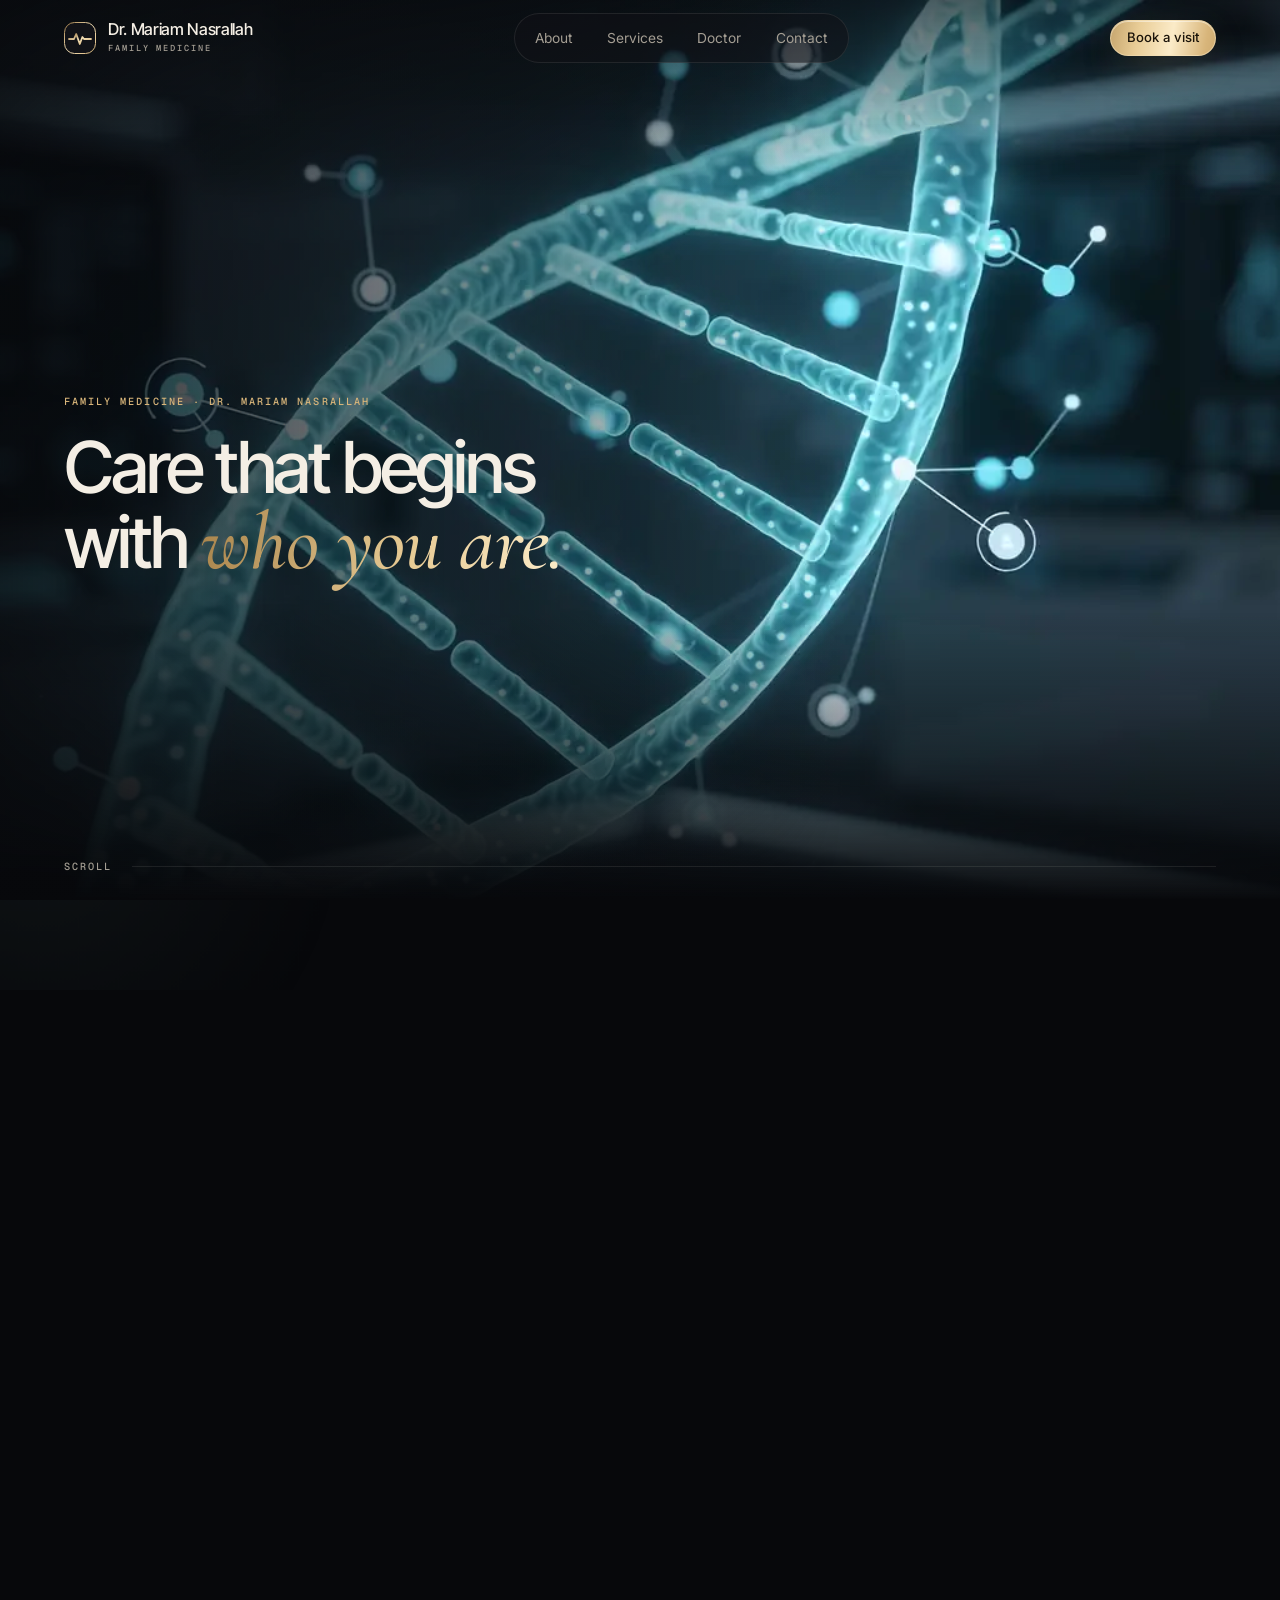
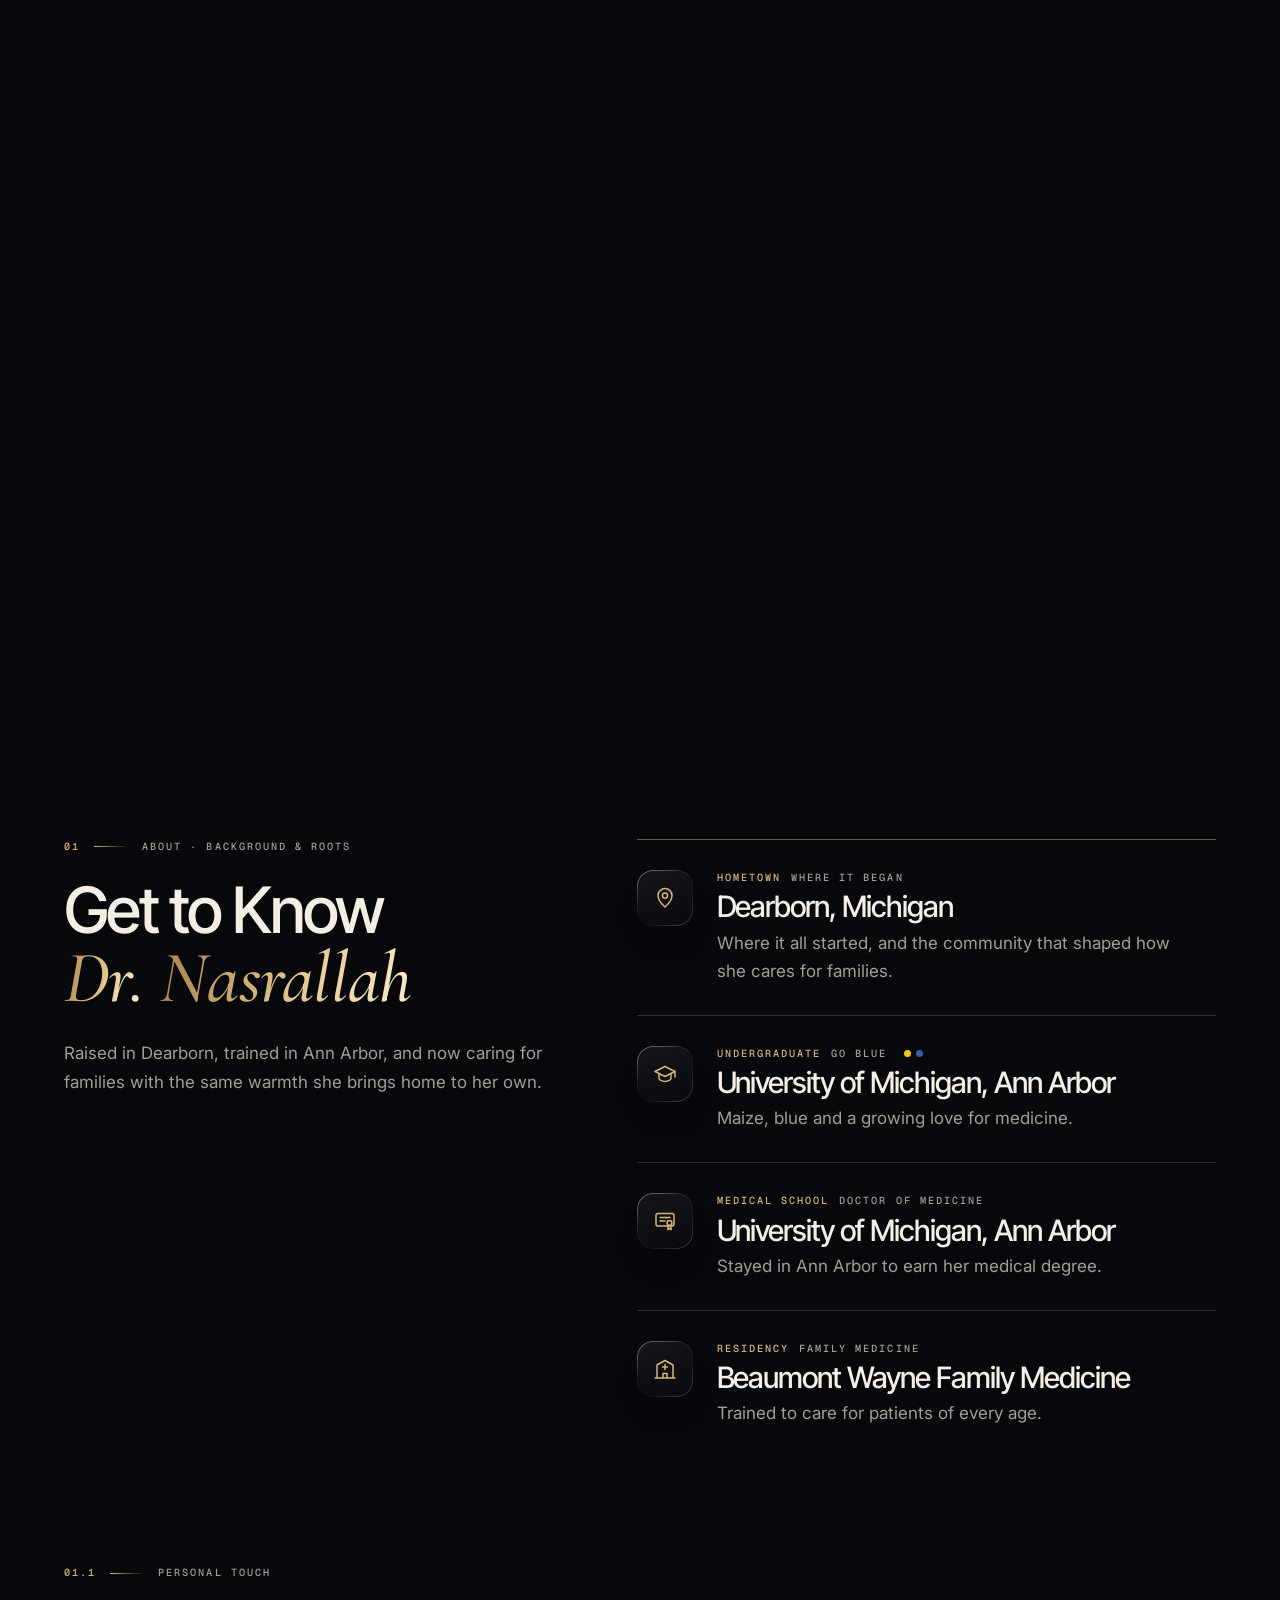
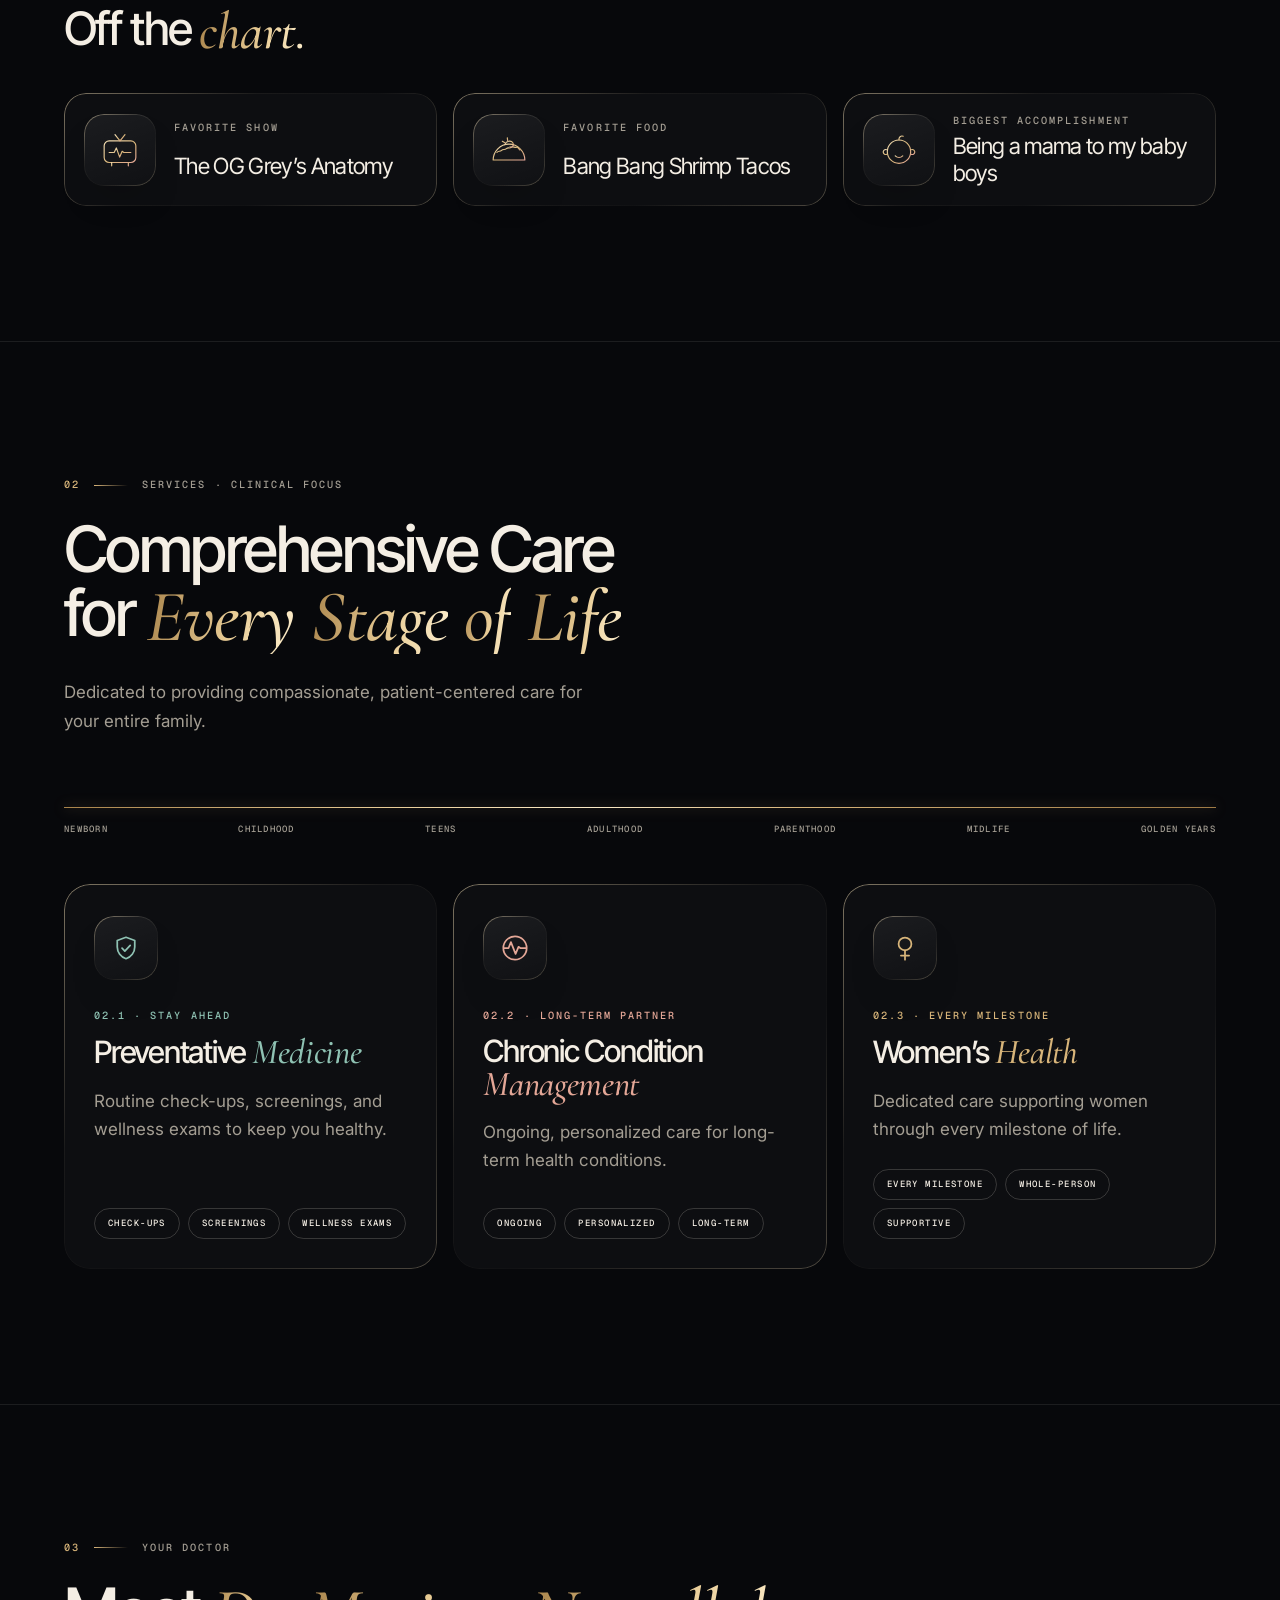
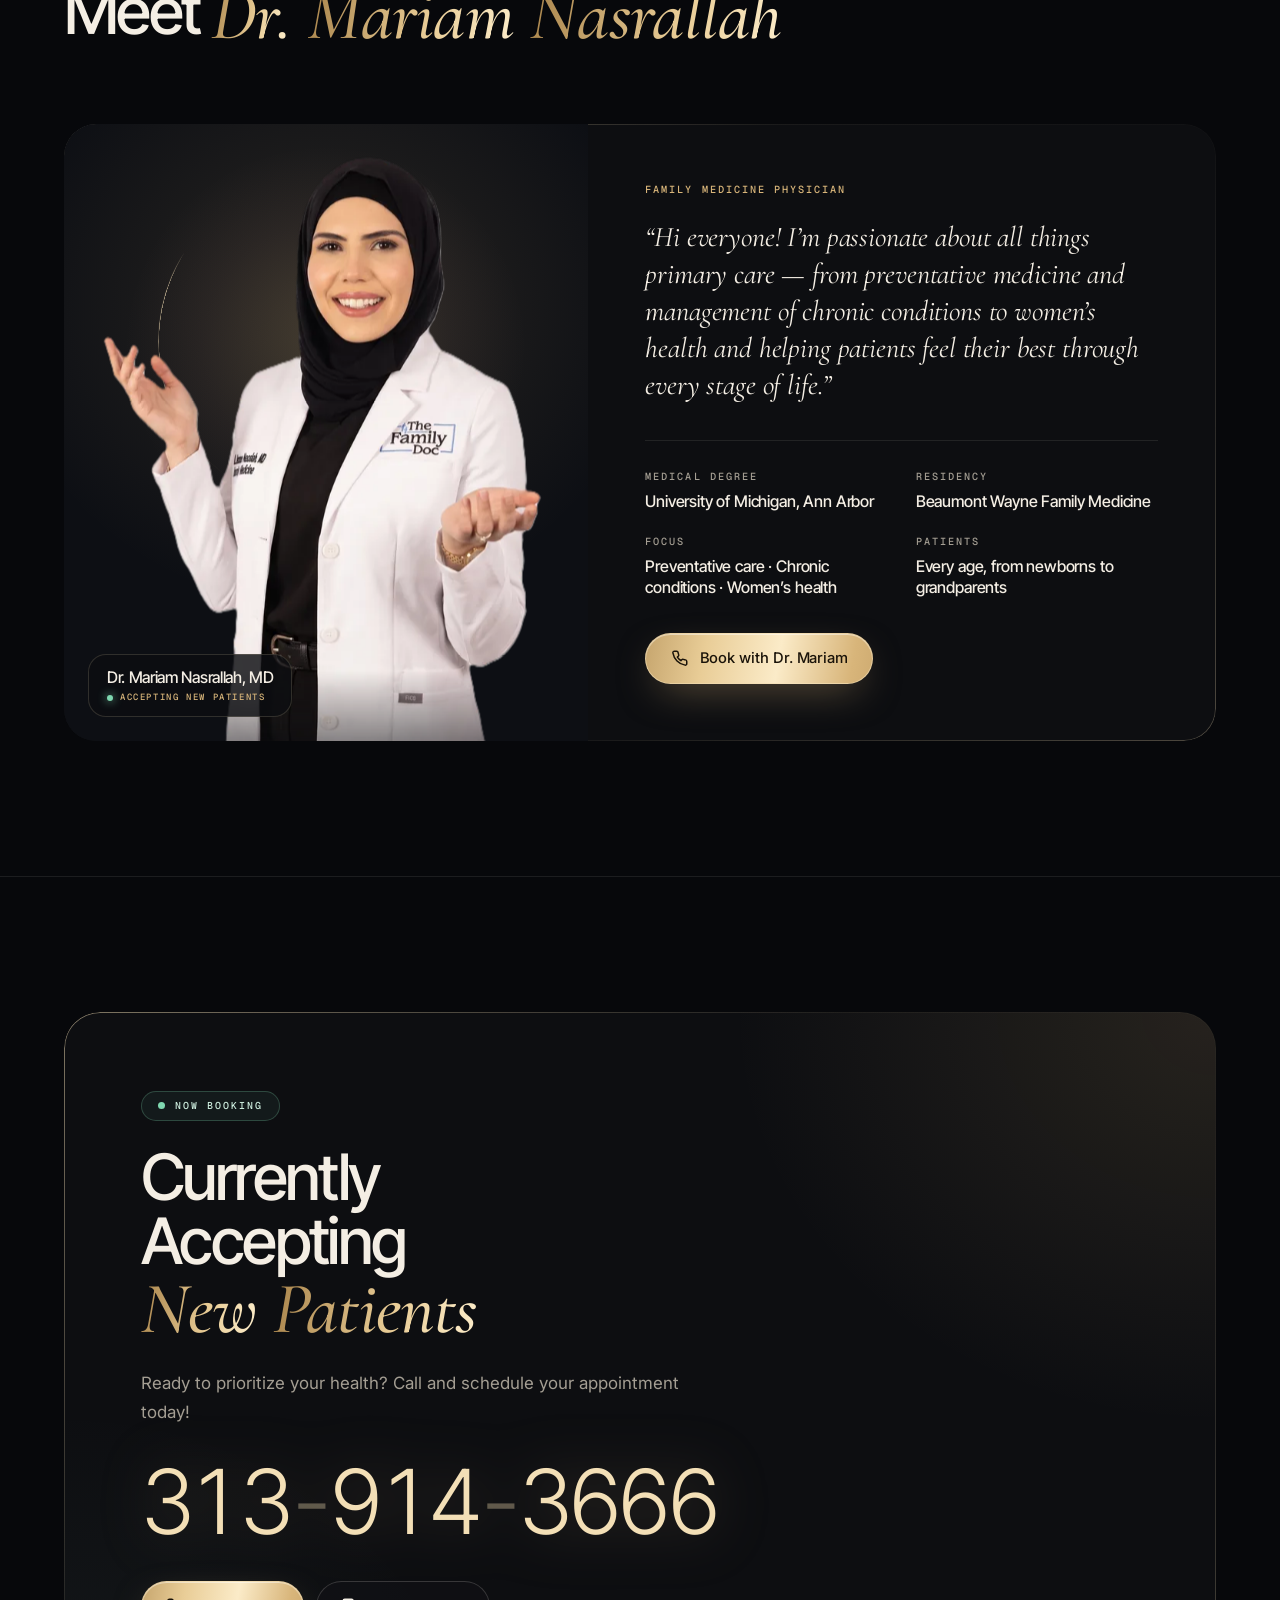
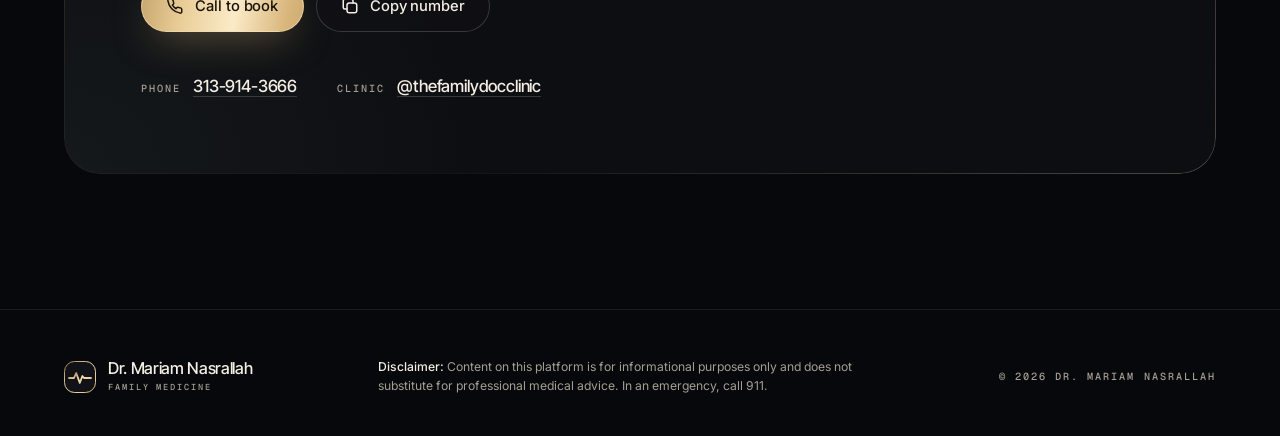
==== commit ff94d403: "Rebuild as a single-page scrollytelling site with Lenis momentum - One vertical page at the repo roo" ====
--- a/index.html
+++ b/index.html
@@ -2,1201 +2,289 @@
 <html lang="en">
 <head>
 <meta charset="utf-8">
-<meta name="viewport" content="width=device-width, initial-scale=1">
-<title>Dr. Mariam Nasrallah-Moussa, MD | Family Medicine Physician</title>
-<meta name="description" content="Dr. Mariam Nasrallah-Moussa is a Family Medicine physician, wife and mama offering caring, direct medical advice and family medicine care for every age, from newborns to grandparents.">
-<meta name="author" content="Dr. Mariam Nasrallah-Moussa, MD">
-<meta name="robots" content="index, follow">
-<meta name="theme-color" content="#231e1c">
-<link rel="canonical" href="https://www.example.com/">
-
-<!-- Open Graph -->
+<meta name="viewport" content="width=device-width, initial-scale=1, viewport-fit=cover">
+<title>Dr. Mariam Nasrallah | Family Medicine</title>
+<meta name="description" content="Dr. Mariam Nasrallah, Family Medicine physician. Preventative medicine, chronic condition management and women's health for every stage of life. Now accepting new patients — call 313-914-3666.">
+<meta name="theme-color" content="#07080B">
+<script>document.documentElement.classList.add("js")</script>
 <meta property="og:type" content="website">
-<meta property="og:site_name" content="Dr. Mariam Nasrallah-Moussa, MD">
-<meta property="og:title" content="Dr. Mariam Nasrallah-Moussa, MD | Family Medicine Physician">
-<meta property="og:description" content="Caring, straight-talking family medicine for the whole family. Book a visit or ask Dr. Mariam a question.">
-<meta property="og:url" content="https://www.example.com/">
-<meta property="og:image" content="https://www.example.com/og-image.jpg">
-<meta property="og:image:alt" content="Dr. Mariam Nasrallah-Moussa smiling in her white coat with arms crossed">
-<meta property="og:locale" content="en_US">
-
-<!-- Twitter -->
+<meta property="og:title" content="Family Medicine with Dr. Mariam Nasrallah">
+<meta property="og:description" content="Compassionate, patient-centered primary care for your whole family. Currently accepting new patients.">
+<meta property="og:image" content="assets/img/og-image.jpg">
 <meta name="twitter:card" content="summary_large_image">
-<meta name="twitter:title" content="Dr. Mariam Nasrallah-Moussa, MD | Family Medicine Physician">
-<meta name="twitter:description" content="Caring, straight-talking family medicine for the whole family.">
-<meta name="twitter:image" content="https://www.example.com/og-image.jpg">
-
-<link rel="icon" href="data:image/svg+xml,%3Csvg xmlns='http://www.w3.org/2000/svg' viewBox='0 0 64 64'%3E%3Crect width='64' height='64' rx='16' fill='%23231e1c'/%3E%3Cpath d='M32 46s-14-8.5-14-18a8 8 0 0 1 14-5.3A8 8 0 0 1 46 28c0 9.5-14 18-14 18z' fill='%23d98a80'/%3E%3C/svg%3E">
-
+<meta name="twitter:image" content="assets/img/og-image.jpg">
+<link rel="icon" href="assets/img/favicon.svg" type="image/svg+xml">
+<link rel="apple-touch-icon" href="assets/img/apple-touch-icon.png">
+<link rel="manifest" href="site.webmanifest">
 <link rel="preconnect" href="https://fonts.googleapis.com">
 <link rel="preconnect" href="https://fonts.gstatic.com" crossorigin>
-<link href="https://fonts.googleapis.com/css2?family=Fraunces:ital,opsz,wght@0,9..144,400;0,9..144,600;1,9..144,400;1,9..144,600&family=Figtree:wght@400;500;600;700&family=Caveat:wght@500;700&display=swap" rel="stylesheet">
-
+<link rel="stylesheet" href="https://fonts.googleapis.com/css2?family=Inter+Tight:wght@300..600&family=Cormorant+Garamond:ital,wght@1,400..600&family=Inter:wght@400;500&family=Geist+Mono:wght@400;500&display=swap">
 <script type="application/ld+json">
 {
   "@context": "https://schema.org",
-  "@type": ["Physician", "MedicalBusiness"],
-  "@id": "https://www.example.com/#practice",
-  "name": "Dr. Mariam Nasrallah-Moussa, MD",
-  "alternateName": "The Family Doc",
-  "description": "Family Medicine physician offering preventive care, pediatric and adolescent care, women's health, chronic condition management, acute illness visits and check-ups, plus direct medical advice.",
-  "url": "https://www.example.com/",
-  "image": "https://www.example.com/og-image.jpg",
-  "telephone": "+1-555-010-0000",
-  "email": "hello@example.com",
+  "@type": "Physician",
+  "name": "Dr. Mariam Nasrallah",
   "medicalSpecialty": "https://schema.org/PrimaryCare",
+  "description": "Family Medicine physician focused on preventative medicine, chronic condition management and women's health.",
+  "telephone": "+1-313-914-3666",
   "isAcceptingNewPatients": true,
-  "priceRange": "$$",
-  "address": {
-    "@type": "PostalAddress",
-    "streetAddress": "123 Placeholder Avenue, Suite 100",
-    "addressLocality": "Your City",
-    "addressRegion": "ST",
-    "postalCode": "00000",
-    "addressCountry": "US"
-  },
-  "openingHoursSpecification": [
-    { "@type": "OpeningHoursSpecification", "dayOfWeek": ["Monday","Tuesday","Wednesday","Thursday"], "opens": "08:00", "closes": "17:00" },
-    { "@type": "OpeningHoursSpecification", "dayOfWeek": "Friday", "opens": "08:00", "closes": "13:00" }
-  ],
-  "availableService": [
-    { "@type": "MedicalProcedure", "name": "Preventive care and wellness visits" },
-    { "@type": "MedicalProcedure", "name": "Children and teen care" },
-    { "@type": "MedicalProcedure", "name": "Women's health" },
-    { "@type": "MedicalProcedure", "name": "Chronic condition management" },
-    { "@type": "MedicalProcedure", "name": "Acute illness visits" },
-    { "@type": "MedicalProcedure", "name": "Annual check-ups and physicals" }
-  ],
-  "sameAs": [
-    "https://www.instagram.com/placeholder",
-    "https://www.facebook.com/placeholder",
-    "https://www.tiktok.com/@placeholder"
-  ]
+  "sameAs": ["https://www.instagram.com/thefamilydocclinic/"]
 }
 </script>
-
-<style>
-:root{
-  --ink:#231e1c;          /* charcoal slats behind her */
-  --ink-2:#3a3330;
-  --cream:#fbf7f2;
-  --sand:#f3e9df;
-  --sand-2:#ead9c9;
-  --blush:#c86d64;        /* warm rose from her smile */
-  --blush-deep:#a9524a;
-  --blush-soft:#f6e1dc;
-  --navy:#2d4f8f;         /* "The Family Doc" logo blue */
-  --navy-soft:#e3ebf7;
-  --gold:#c9a46a;         /* bracelet + buckle */
-  --text:#2b2422;
-  --muted:#6e625d;
-  --line:#e6d8cb;
-  --white:#fff;
-  --radius:22px;
-  --radius-sm:14px;
-  --shadow:0 1px 2px rgba(35,30,28,.05),0 12px 32px -12px rgba(35,30,28,.18);
-  --serif:"Fraunces",Georgia,"Times New Roman",serif;
-  --sans:"Figtree",system-ui,-apple-system,"Segoe UI",sans-serif;
-  --script:"Caveat","Segoe Script",cursive;
-  --gutter:20px;
-}
-*,*::before,*::after{box-sizing:border-box}
-html{scroll-behavior:smooth;-webkit-text-size-adjust:100%}
-@media (prefers-reduced-motion:reduce){html{scroll-behavior:auto}*{animation:none!important;transition:none!important}}
-body{margin:0;font-family:var(--sans);font-size:1.0625rem;line-height:1.65;color:var(--text);background:var(--cream);-webkit-font-smoothing:antialiased}
-img{max-width:100%;display:block}
-a{color:var(--blush-deep)}
-h1,h2,h3{font-family:var(--serif);font-weight:600;line-height:1.12;color:var(--ink);margin:0 0 .5em;letter-spacing:-.01em;font-variation-settings:"SOFT" 100}
-h2{font-size:clamp(2rem,6vw,3rem)}
-h3{font-size:1.3rem}
-p{margin:0 0 1em}
-.wrap{width:100%;max-width:1160px;margin:0 auto;padding:0 var(--gutter)}
-.skip{position:absolute;left:-999px;top:8px;background:var(--ink);color:#fff;padding:10px 16px;border-radius:10px;z-index:100}
-.skip:focus{left:8px}
-:focus-visible{outline:3px solid var(--navy);outline-offset:3px;border-radius:6px}
-.sr-only{position:absolute;width:1px;height:1px;padding:0;margin:-1px;overflow:hidden;clip:rect(0,0,0,0);border:0}
-
-.eyebrow{display:inline-flex;align-items:center;gap:10px;font-size:.78rem;font-weight:700;letter-spacing:.16em;text-transform:uppercase;color:var(--blush-deep);margin-bottom:14px}
-.eyebrow::before{content:"";width:28px;height:2px;background:currentColor;border-radius:2px}
-.script{font-family:var(--script);font-weight:700;color:var(--blush);font-size:1.15em;line-height:1}
-.lede{font-size:1.15rem;color:var(--muted);max-width:40ch}
-section{padding:80px 0;scroll-margin-top:72px}
-.section-head{max-width:640px;margin-bottom:44px}
-.section-head.center{margin-inline:auto;text-align:center}
-.section-head.center .eyebrow{justify-content:center}
-
-/* Buttons */
-.btn{display:inline-flex;align-items:center;justify-content:center;gap:10px;font:600 1rem/1 var(--sans);padding:16px 26px;border-radius:999px;border:2px solid transparent;text-decoration:none;cursor:pointer;transition:transform .2s ease,background .2s ease,color .2s ease,box-shadow .2s ease;min-height:52px}
-.btn svg{width:18px;height:18px;flex:none}
-.btn-primary{background:var(--ink);color:#fff;box-shadow:0 10px 24px -10px rgba(35,30,28,.6)}
-.btn-primary:hover{background:var(--blush-deep);transform:translateY(-2px)}
-.btn-soft{background:var(--white);color:var(--ink);border-color:var(--ink)}
-.btn-soft:hover{background:var(--ink);color:#fff;transform:translateY(-2px)}
-.btn-blush{background:var(--blush);color:#fff}
-.btn-blush:hover{background:var(--blush-deep);transform:translateY(-2px)}
-.btn-block{width:100%}
-
-/* Header */
-.site-header{position:sticky;top:0;z-index:50;background:rgba(251,247,242,.88);backdrop-filter:saturate(1.4) blur(12px);-webkit-backdrop-filter:saturate(1.4) blur(12px);border-bottom:1px solid transparent;transition:border-color .2s}
-.site-header.scrolled{border-color:var(--line)}
-.nav{display:flex;align-items:center;justify-content:space-between;height:68px}
-.brand{display:flex;align-items:center;gap:10px;text-decoration:none;color:var(--ink)}
-.brand-mark{width:38px;height:38px;border-radius:12px;background:var(--ink);display:grid;place-items:center;flex:none}
-.brand-mark svg{width:20px;height:20px}
-.brand-text{font-family:var(--serif);font-weight:600;font-size:1.08rem;line-height:1.1}
-.brand-text small{display:block;font-family:var(--sans);font-weight:500;font-size:.72rem;letter-spacing:.08em;text-transform:uppercase;color:var(--muted)}
-.nav-toggle{width:46px;height:46px;border-radius:12px;border:1px solid var(--line);background:#fff;display:grid;place-items:center;cursor:pointer}
-.nav-toggle span{display:block;width:20px;height:2px;background:var(--ink);border-radius:2px;position:relative;transition:transform .25s}
-.nav-toggle span::before,.nav-toggle span::after{content:"";position:absolute;left:0;width:20px;height:2px;background:var(--ink);border-radius:2px;transition:transform .25s,top .25s}
-.nav-toggle span::before{top:-6px}.nav-toggle span::after{top:6px}
-.nav-toggle[aria-expanded="true"] span{background:transparent}
-.nav-toggle[aria-expanded="true"] span::before{top:0;transform:rotate(45deg)}
-.nav-toggle[aria-expanded="true"] span::after{top:0;transform:rotate(-45deg)}
-.nav-menu{position:fixed;inset:68px 0 auto 0;background:var(--cream);border-bottom:1px solid var(--line);padding:12px var(--gutter) 24px;display:none;max-height:calc(100vh - 68px);overflow:auto}
-.nav-menu.open{display:block}
-.nav-menu ul{list-style:none;margin:0 0 16px;padding:0}
-.nav-menu a:not(.btn){display:block;padding:12px 0;color:var(--ink);text-decoration:none;font-weight:500;border-bottom:1px solid var(--line)}
-@media (min-width:980px){
-  .nav-toggle{display:none}
-  .nav-menu{position:static;display:flex!important;align-items:center;gap:28px;padding:0;background:none;border:0;max-height:none;overflow:visible}
-  .nav-menu ul{display:flex;gap:24px;margin:0}
-  .nav-menu a:not(.btn){border:0;padding:6px 0;font-size:.95rem;position:relative}
-  .nav-menu a:not(.btn)::after{content:"";position:absolute;left:0;right:100%;bottom:0;height:2px;background:var(--blush);transition:right .25s}
-  .nav-menu a:not(.btn):hover::after{right:0}
-  .nav-menu .btn{padding:12px 20px;min-height:44px;font-size:.95rem}
-}
-
-/* Hero */
-.hero{padding:36px 0 72px;position:relative;overflow:hidden}
-.hero-grid{display:grid;gap:44px;align-items:center}
-.hero h1{font-size:clamp(2.6rem,10vw,4.6rem);margin-bottom:.2em}
-.hero h1 em{font-style:italic;font-weight:400;color:var(--blush-deep)}
-.hero-role{font-family:var(--serif);font-style:italic;font-size:1.3rem;color:var(--ink-2);margin-bottom:18px}
-.hero .lede{margin-bottom:30px}
-.hero-ctas{display:flex;flex-wrap:wrap;gap:12px;margin-bottom:32px}
-.hero-ctas .btn{flex:1 1 200px}
-.trust{display:flex;flex-wrap:wrap;gap:10px 22px;padding:0;margin:0;list-style:none;font-size:.92rem;color:var(--muted)}
-.trust li{display:flex;align-items:center;gap:8px}
-.trust svg{width:18px;height:18px;color:var(--blush)}
-.portrait{position:relative;max-width:460px;margin:0 auto;width:100%}
-.portrait-frame{position:relative;border-radius:240px 240px var(--radius) var(--radius);overflow:hidden;background:var(--ink);aspect-ratio:703/930;box-shadow:0 30px 60px -30px rgba(35,30,28,.55)}
-.portrait-frame img{width:100%;height:100%;object-fit:cover}
-.portrait::before{content:"";position:absolute;inset:-18px -18px 40px 40px;border-radius:240px 240px var(--radius) var(--radius);background:repeating-linear-gradient(90deg,var(--sand-2) 0 10px,transparent 10px 20px);z-index:-1}
-.badge{position:absolute;background:#fff;border-radius:18px;box-shadow:var(--shadow);padding:12px 16px;display:flex;align-items:center;gap:12px;font-size:.9rem;line-height:1.3}
-.badge strong{display:block;font-family:var(--serif);font-size:1.02rem;color:var(--ink)}
-.badge .dot{width:40px;height:40px;border-radius:12px;display:grid;place-items:center;flex:none}
-.badge .dot svg{width:20px;height:20px}
-.badge-a{left:-8px;bottom:64px}
-.badge-a .dot{background:var(--blush-soft);color:var(--blush-deep)}
-.badge-b{right:-8px;top:42%}
-.badge-b .dot{background:var(--navy-soft);color:var(--navy)}
-.hello{position:absolute;top:18px;left:-6px;transform:rotate(-8deg);font-family:var(--script);font-size:1.7rem;font-weight:700;color:var(--blush-deep);background:var(--cream);padding:2px 14px;border-radius:999px}
-@media (min-width:880px){
-  .hero{padding:64px 0 100px}
-  .hero-grid{grid-template-columns:1.1fr .9fr;gap:64px}
-  .badge-a{left:-48px}.badge-b{right:-36px}
-}
-
-/* Slat band (echoes the photo backdrop) */
-.slats{background:var(--ink);color:#f3ebe4;position:relative;isolation:isolate}
-.slats::before{content:"";position:absolute;inset:0;background:repeating-linear-gradient(90deg,rgba(255,255,255,.045) 0 2px,transparent 2px 26px),linear-gradient(90deg,rgba(0,0,0,.18),transparent 30%,transparent 70%,rgba(0,0,0,.18));z-index:-1}
-.slats h2,.slats h3{color:#fff}
-.slats .eyebrow{color:#e8a39a}
-.slats .lede,.slats p{color:#d8ccc4}
-
-/* Meet */
-.meet-grid{display:grid;gap:44px;align-items:start}
-.placeholder-photo{aspect-ratio:4/5;border-radius:var(--radius);background:linear-gradient(160deg,var(--sand) 0%,var(--sand-2) 100%);display:grid;place-items:center;text-align:center;color:var(--muted);position:relative;overflow:hidden;border:1px dashed #cdb7a4}
-.placeholder-photo svg{width:96px;height:96px;color:#c5ab95;margin:0 auto 12px}
-.placeholder-photo span{font-size:.9rem;max-width:24ch;display:block;margin:0 auto}
-.signature{font-family:var(--script);font-size:2.2rem;color:var(--blush-deep);margin-top:6px}
-.creds{display:grid;gap:12px;margin:28px 0 0;padding:0;list-style:none}
-.creds li{display:flex;gap:14px;align-items:flex-start;background:#fff;border:1px solid var(--line);border-radius:var(--radius-sm);padding:14px 16px}
-.creds .ic{width:40px;height:40px;border-radius:12px;background:var(--blush-soft);color:var(--blush-deep);display:grid;place-items:center;flex:none}
-.creds .ic svg{width:20px;height:20px}
-.creds strong{display:block;color:var(--ink);font-weight:600}
-.creds small{color:var(--muted);font-size:.88rem}
-.pullquote{font-family:var(--serif);font-style:italic;font-size:1.35rem;line-height:1.4;color:var(--ink);border-left:3px solid var(--blush);padding-left:18px;margin:24px 0}
-@media (min-width:880px){.meet-grid{grid-template-columns:.85fr 1.15fr;gap:72px}.creds{grid-template-columns:1fr 1fr}}
-
-/* Services */
-.services{background:var(--sand)}
-.cards{display:grid;gap:18px}
-@media (min-width:640px){.cards{grid-template-columns:1fr 1fr}}
-@media (min-width:980px){.cards.three{grid-template-columns:repeat(3,1fr)}}
-.card{background:#fff;border-radius:var(--radius);padding:28px;border:1px solid var(--line);transition:transform .25s ease,box-shadow .25s ease;position:relative}
-.card:hover{transform:translateY(-4px);box-shadow:var(--shadow)}
-.card .ic{width:54px;height:54px;border-radius:16px;display:grid;place-items:center;margin-bottom:18px;background:var(--blush-soft);color:var(--blush-deep)}
-.card:nth-child(even) .ic{background:var(--navy-soft);color:var(--navy)}
-.card .ic svg{width:26px;height:26px}
-.card p{color:var(--muted);margin:0}
-.card ul{margin:14px 0 0;padding:0;list-style:none;display:flex;flex-wrap:wrap;gap:6px}
-.card ul li{font-size:.8rem;font-weight:600;background:var(--cream);border:1px solid var(--line);color:var(--ink-2);padding:4px 10px;border-radius:999px}
-
-/* Straight answers */
-.answers-grid{display:grid;gap:40px;align-items:start}
-.checks{list-style:none;margin:24px 0 0;padding:0;display:grid;gap:14px}
-.checks li{display:flex;gap:12px;align-items:flex-start}
-.checks svg{width:22px;height:22px;flex:none;color:#e8a39a;margin-top:3px}
-.form-card{background:var(--cream);color:var(--text);border-radius:var(--radius);padding:28px 22px;box-shadow:0 30px 60px -30px rgba(0,0,0,.6)}
-.form-card h3{color:var(--ink)!important}
-.form-card p{color:var(--muted)!important}
-@media (min-width:880px){.answers-grid{grid-template-columns:1fr 1fr;gap:72px}.form-card{padding:36px}}
-
-/* Forms */
-.field{margin-bottom:16px}
-.field-row{display:grid;gap:0 14px}
-@media (min-width:560px){.field-row{grid-template-columns:1fr 1fr}}
-label{display:block;font-weight:600;font-size:.92rem;color:var(--ink);margin-bottom:6px}
-label .opt{font-weight:400;color:var(--muted)}
-input,select,textarea{width:100%;font:inherit;font-size:1rem;color:var(--text);background:#fff;border:1.5px solid var(--line);border-radius:12px;padding:13px 14px;transition:border-color .2s,box-shadow .2s;min-height:50px}
-textarea{min-height:120px;resize:vertical}
-input:focus,select:focus,textarea:focus{outline:none;border-color:var(--navy);box-shadow:0 0 0 4px rgba(45,79,143,.14)}
-.field.invalid input,.field.invalid select,.field.invalid textarea{border-color:#b3261e}
-.err{display:none;color:#b3261e;font-size:.85rem;margin-top:5px}
-.field.invalid .err{display:block}
-.check{display:flex;gap:10px;align-items:flex-start;font-weight:400;font-size:.88rem;color:var(--muted)}
-.check input{width:20px;height:20px;min-height:0;margin-top:3px;flex:none;accent-color:var(--blush-deep)}
-.notice{font-size:.85rem;color:var(--muted);background:var(--blush-soft);border-radius:12px;padding:12px 14px;margin:0 0 16px;display:flex;gap:10px}
-.notice svg{width:18px;height:18px;flex:none;color:var(--blush-deep);margin-top:2px}
-.success{display:none;text-align:center;padding:24px 8px}
-.success .ic{width:64px;height:64px;border-radius:50%;background:var(--blush-soft);color:var(--blush-deep);display:grid;place-items:center;margin:0 auto 14px}
-.success .ic svg{width:30px;height:30px}
-form.sent{display:none}
-form.sent + .success{display:block}
-.counter{font-size:.8rem;color:var(--muted);text-align:right;margin-top:4px}
-.seg{display:flex;flex-wrap:wrap;gap:8px;border:0;padding:0;margin:0 0 16px}
-.seg legend{font-weight:600;font-size:.92rem;color:var(--ink);margin-bottom:8px;padding:0}
-.seg label{margin:0;position:relative}
-.seg input{position:absolute;opacity:0;width:1px;height:1px;min-height:0}
-.seg span{display:inline-block;padding:9px 16px;border-radius:999px;border:1.5px solid var(--line);background:#fff;font-weight:500;font-size:.92rem;cursor:pointer;transition:all .2s}
-.seg input:checked + span{background:var(--ink);color:#fff;border-color:var(--ink)}
-.seg input:focus-visible + span{outline:3px solid var(--navy);outline-offset:2px}
-
-/* Steps */
-.steps{display:grid;gap:18px;counter-reset:step;list-style:none;margin:0;padding:0}
-@media (min-width:880px){.steps{grid-template-columns:repeat(3,1fr);gap:24px}}
-.step{position:relative;background:#fff;border:1px solid var(--line);border-radius:var(--radius);padding:30px 26px 28px}
-.step::before{counter-increment:step;content:"0" counter(step);font-family:var(--serif);font-size:3.2rem;font-weight:400;font-style:italic;color:var(--blush);line-height:1;display:block;margin-bottom:12px}
-.step p{color:var(--muted);margin:0}
-@media (min-width:880px){.step:not(:last-child)::after{content:"";position:absolute;top:58px;right:-24px;width:24px;border-top:2px dashed var(--sand-2)}}
-
-/* Testimonials */
-.stories{background:var(--sand)}
-.quote{background:#fff;border-radius:var(--radius);padding:30px 26px;border:1px solid var(--line);display:flex;flex-direction:column;margin:0}
-.quote .mark{font-family:var(--serif);font-size:4rem;line-height:.6;color:var(--blush);height:28px}
-.quote blockquote{margin:0 0 20px;font-family:var(--serif);font-size:1.12rem;line-height:1.5;color:var(--ink);flex:1}
-.quote figcaption{display:flex;align-items:center;gap:12px;font-size:.92rem;color:var(--muted)}
-.quote figcaption strong{display:block;color:var(--ink)}
-.avatar{width:44px;height:44px;border-radius:50%;display:grid;place-items:center;font-weight:700;color:#fff;background:var(--ink-2);flex:none}
-.stars{color:var(--gold);letter-spacing:2px;margin-bottom:10px;font-size:1rem}
-.placeholder-note{font-size:.85rem;color:var(--muted);text-align:center;margin-top:24px;font-style:italic}
-
-/* Health notes */
-.note{background:#fff;border-radius:var(--radius);overflow:hidden;border:1px solid var(--line);display:flex;flex-direction:column;transition:transform .25s,box-shadow .25s}
-.note:hover{transform:translateY(-4px);box-shadow:var(--shadow)}
-.note-art{aspect-ratio:16/9;display:grid;place-items:center;position:relative}
-.note-art svg{width:64px;height:64px}
-.note:nth-child(1) .note-art{background:var(--blush-soft);color:var(--blush-deep)}
-.note:nth-child(2) .note-art{background:var(--navy-soft);color:var(--navy)}
-.note:nth-child(3) .note-art{background:var(--sand-2);color:var(--ink-2)}
-.note-body{padding:24px 24px 26px}
-.tag{font-size:.75rem;font-weight:700;letter-spacing:.12em;text-transform:uppercase;color:var(--blush-deep)}
-.note h3{margin-top:8px}
-.note p{color:var(--muted);margin:0}
-
-/* FAQ */
-.faq-grid{display:grid;gap:36px}
-@media (min-width:880px){.faq-grid{grid-template-columns:.8fr 1.2fr;gap:72px}}
-.faq details{border-bottom:1px solid var(--line)}
-.faq details:first-child{border-top:1px solid var(--line)}
-.faq summary{list-style:none;cursor:pointer;display:flex;justify-content:space-between;align-items:center;gap:16px;padding:22px 0;font-family:var(--serif);font-size:1.15rem;font-weight:600;color:var(--ink)}
-.faq summary::-webkit-details-marker{display:none}
-.faq summary .pm{width:34px;height:34px;border-radius:50%;border:1.5px solid var(--line);display:grid;place-items:center;flex:none;transition:transform .25s,background .25s,border-color .25s}
-.faq summary .pm svg{width:16px;height:16px}
-.faq details[open] summary .pm{transform:rotate(45deg);background:var(--ink);color:#fff;border-color:var(--ink)}
-.faq .ans{padding:0 48px 22px 0;color:var(--muted)}
-.faq .ans p:last-child{margin:0}
-.urgent{background:var(--ink);color:#f3ebe4;border-radius:var(--radius);padding:24px;margin-top:24px}
-.urgent strong{color:#fff;font-family:var(--serif);font-size:1.15rem;display:block;margin-bottom:6px}
-.urgent a{color:#f2b2aa;font-weight:700}
-
-/* Contact */
-.contact-grid{display:grid;gap:28px}
-@media (min-width:980px){.contact-grid{grid-template-columns:.9fr 1.1fr;gap:48px}}
-.info{display:grid;gap:16px}
-.info-card{background:#fff;border:1px solid var(--line);border-radius:var(--radius);padding:24px}
-.info-card h3{display:flex;align-items:center;gap:10px;font-size:1.15rem}
-.info-card h3 svg{width:20px;height:20px;color:var(--blush-deep)}
-.hours{width:100%;border-collapse:collapse;font-size:.95rem}
-.hours th{text-align:left;font-weight:500;color:var(--text);padding:7px 0;border-bottom:1px dashed var(--line)}
-.hours td{text-align:right;color:var(--muted);padding:7px 0;border-bottom:1px dashed var(--line)}
-.hours tr:last-child th,.hours tr:last-child td{border:0}
-.hours tr.today th,.hours tr.today td{color:var(--blush-deep);font-weight:700}
-.map{aspect-ratio:16/9;border-radius:var(--radius-sm);margin-top:14px;background:
-  linear-gradient(0deg,transparent 48%,#fff 48% 52%,transparent 52%),
-  linear-gradient(90deg,transparent 30%,#fff 30% 33%,transparent 33%),
-  linear-gradient(90deg,transparent 70%,#fff 70% 72%,transparent 72%),
-  var(--sand);display:grid;place-items:center;position:relative;border:1px solid var(--line)}
-.map svg{width:40px;height:40px;color:var(--blush-deep);filter:drop-shadow(0 6px 8px rgba(0,0,0,.2))}
-.map span{position:absolute;bottom:10px;left:12px;font-size:.78rem;color:var(--muted);background:rgba(255,255,255,.85);padding:2px 8px;border-radius:6px}
-.direct{display:grid;gap:10px;margin:0;padding:0;list-style:none}
-.direct a{display:flex;align-items:center;gap:12px;text-decoration:none;color:var(--ink);font-weight:600;padding:12px 14px;border-radius:12px;background:var(--cream);border:1px solid var(--line);transition:border-color .2s}
-.direct a:hover{border-color:var(--blush)}
-.direct svg{width:20px;height:20px;color:var(--blush-deep)}
-.booking{background:#fff;border:1px solid var(--line);border-radius:var(--radius);padding:28px 22px;box-shadow:var(--shadow)}
-@media (min-width:560px){.booking{padding:36px}}
-
-/* Footer */
-.site-footer{padding:64px 0 32px}
-.footer-grid{display:grid;gap:32px;margin-bottom:40px}
-@media (min-width:880px){.footer-grid{grid-template-columns:1.4fr 1fr 1fr}}
-.site-footer .brand{color:#fff}
-.site-footer .brand-mark{background:var(--blush)}
-.site-footer .brand-text small{color:#bfb1a8}
-.site-footer h3{font-family:var(--sans);font-size:.8rem;letter-spacing:.14em;text-transform:uppercase;color:#bfb1a8;margin-bottom:14px}
-.site-footer ul{list-style:none;margin:0;padding:0;display:grid;gap:8px}
-.site-footer a{color:#f3ebe4;text-decoration:none}
-.site-footer a:hover{color:#f2b2aa}
-.socials{display:flex;gap:10px;margin-top:18px}
-.socials a{width:44px;height:44px;border-radius:50%;border:1px solid rgba(255,255,255,.2);display:grid;place-items:center;transition:background .2s,border-color .2s}
-.socials a:hover{background:var(--blush);border-color:var(--blush)}
-.socials svg{width:18px;height:18px}
-.disclaimer{border:1px solid rgba(232,163,154,.4);background:rgba(200,109,100,.12);border-radius:var(--radius-sm);padding:18px 20px;font-size:.9rem;color:#e9ddd5;margin-bottom:28px;display:flex;gap:12px}
-.disclaimer svg{width:22px;height:22px;flex:none;color:#f2b2aa;margin-top:2px}
-.disclaimer strong{color:#fff}
-.legal{display:flex;flex-wrap:wrap;gap:8px 24px;justify-content:space-between;font-size:.85rem;color:#a99b92;border-top:1px solid rgba(255,255,255,.1);padding-top:24px}
-
-/* Mobile sticky CTA */
-.mobile-cta{position:fixed;left:12px;right:12px;bottom:12px;z-index:40;display:flex;gap:8px;padding:8px;background:rgba(35,30,28,.94);border-radius:999px;box-shadow:0 12px 30px -8px rgba(0,0,0,.5);transform:translateY(140%);transition:transform .3s ease}
-.mobile-cta.show{transform:none}
-.mobile-cta .btn{flex:1;min-height:46px;padding:12px 14px;font-size:.92rem}
-.mobile-cta .btn-soft{background:transparent;color:#fff;border-color:rgba(255,255,255,.3)}
-@media (min-width:880px){.mobile-cta{display:none}}
-
-/* ===== Background decor ===== */
-body{position:relative}
-section{position:relative;z-index:1}
-.site-footer{z-index:1}
-
-/* Fixed, softly drifting colour glows + dot texture */
-.aura{position:fixed;inset:0;z-index:-1;pointer-events:none;overflow:hidden}
-.aura::after{content:"";position:absolute;inset:0;background-image:radial-gradient(rgba(35,30,28,.075) 1.1px,transparent 1.4px);background-size:24px 24px;-webkit-mask-image:radial-gradient(ellipse 85% 75% at 50% 40%,#000 20%,transparent 85%);mask-image:radial-gradient(ellipse 85% 75% at 50% 40%,#000 20%,transparent 85%)}
-.glow{position:absolute;will-change:transform}
-.glow i{display:block;width:100%;height:100%;border-radius:50%;filter:blur(70px);animation:drift 22s ease-in-out infinite alternate}
-.glow.g1{width:540px;height:540px;top:-160px;right:-180px}
-.glow.g1 i{background:radial-gradient(circle,#f2c6bd 0%,rgba(242,198,189,0) 70%)}
-.glow.g2{width:480px;height:480px;top:38%;left:-220px}
-.glow.g2 i{background:radial-gradient(circle,#cfdcf3 0%,rgba(207,220,243,0) 70%);animation-duration:28s;animation-delay:-6s}
-.glow.g3{width:420px;height:420px;bottom:-140px;right:18%}
-.glow.g3 i{background:radial-gradient(circle,#f0d9bf 0%,rgba(240,217,191,0) 70%);animation-duration:25s;animation-delay:-12s}
-@keyframes drift{0%{transform:translate(0,0) scale(1)}50%{transform:translate(40px,-30px) scale(1.08)}100%{transform:translate(-30px,40px) scale(.95)}}
-@media (max-width:640px){.glow.g1{width:340px;height:340px;right:-140px}.glow.g2{width:320px;height:320px}.glow.g3{width:280px;height:280px}}
-
-/* Thread that draws itself as you scroll (behind content) */
-.decor{position:absolute;top:0;left:0;width:100%;height:100%;z-index:0;pointer-events:none;overflow:hidden}
-.thread{position:absolute;top:0;left:0;width:100%;overflow:visible}
-.thread path{fill:none;stroke-linecap:round;vector-effect:non-scaling-stroke}
-.thread .t-ghost{stroke:var(--sand-2);stroke-width:1.5;stroke-dasharray:2 9;opacity:.9}
-.thread .t-line{stroke:url(#threadGrad);stroke-width:2;opacity:.55;stroke-dasharray:1;stroke-dashoffset:1}
-.thread .t-tip{transition:opacity .3s}
-.thread .t-tip circle{fill:var(--blush);opacity:.18}
-
-/* Floating motifs inside the light sections */
-.sec-decor{position:absolute;inset:0;pointer-events:none;overflow:hidden;z-index:-1}
-.mo{position:absolute;will-change:transform}
-.mo svg{display:block;width:var(--sz,40px);height:var(--sz,40px);animation:bob var(--dur,9s) ease-in-out infinite alternate;animation-delay:var(--dl,0s);transform:rotate(var(--rot,0deg))}
-.mo .c1{color:#dc9a91;opacity:.55}
-.mo .c2{color:#8ea6d2;opacity:.5}
-.mo .c3{color:var(--gold);opacity:.55}
-.mo .c4{color:#c9b29d;opacity:.6}
-@keyframes bob{from{transform:translateY(-8px) rotate(var(--rot,0deg))}to{transform:translateY(10px) rotate(calc(var(--rot,0deg) + 14deg))}}
-@media (max-width:760px){.mo{opacity:.7}.mo.m-hide{display:none}.mo svg{width:calc(var(--sz,40px)*.7);height:calc(var(--sz,40px)*.7)}}
-
-/* Heartbeat line under the hero */
-.ecg{display:block;width:100%;height:56px;margin-top:48px;overflow:visible}
-.ecg path{fill:none;stroke:var(--blush);stroke-width:2;stroke-linecap:round;stroke-linejoin:round;vector-effect:non-scaling-stroke;stroke-dasharray:1;stroke-dashoffset:1}
-.ecg .ecg-base{stroke:var(--sand-2);stroke-dasharray:none;stroke-dashoffset:0}
-.ecg.in path.ecg-beat{animation:ecg 2.6s .3s cubic-bezier(.6,.1,.3,1) forwards}
-.ecg .ecg-dot{fill:var(--blush);opacity:0}
-.ecg.in .ecg-dot{animation:ecgdot .6s 2.6s forwards,pulse 1.6s 3.2s ease-in-out infinite}
-@keyframes ecg{to{stroke-dashoffset:0}}
-@keyframes ecgdot{to{opacity:1}}
-@keyframes pulse{50%{opacity:.35}}
-
-/* Scroll progress bar */
-.progress{position:fixed;top:0;left:0;right:0;height:3px;z-index:60;background:linear-gradient(90deg,var(--blush),var(--gold) 55%,var(--navy));transform-origin:0 50%;transform:scaleX(0);pointer-events:none}
-
-/* Soft wave edges between sections */
-.services,.stories{--wave:var(--sand)}
-.services::before,.stories::before,.services::after,.stories::after{content:"";position:absolute;left:0;right:0;height:40px;background:var(--wave);pointer-events:none;-webkit-mask:url("data:image/svg+xml,%3Csvg xmlns='http://www.w3.org/2000/svg' viewBox='0 0 1200 40' preserveAspectRatio='none'%3E%3Cpath d='M0 40V22C150 2 300 2 450 18s300 22 450 4 225-14 300-6v22z'/%3E%3C/svg%3E") 0 0/100% 100%;mask:url("data:image/svg+xml,%3Csvg xmlns='http://www.w3.org/2000/svg' viewBox='0 0 1200 40' preserveAspectRatio='none'%3E%3Cpath d='M0 40V22C150 2 300 2 450 18s300 22 450 4 225-14 300-6v22z'/%3E%3C/svg%3E") 0 0/100% 100%}
-.services::before,.stories::before{top:-39px}
-.services::after,.stories::after{bottom:-39px;transform:scaleY(-1)}
-
-/* Reveal */
-.reveal{opacity:0;transform:translateY(18px);transition:opacity .7s ease,transform .7s ease}
-.reveal.in{opacity:1;transform:none}
-.no-js .reveal{opacity:1;transform:none}
-</style>
+<!-- the first DNA frame is the only thing fetched at high priority; the other frames follow after load -->
+<link rel="preload" as="fetch" crossorigin="anonymous" href="assets/seq/dna-v1/lg/0001.webp" media="(min-width: 761px)" fetchpriority="high">
+<link rel="preload" as="fetch" crossorigin="anonymous" href="assets/seq/dna-v1/sm/0001.webp" media="(max-width: 760px)" fetchpriority="high">
+<link rel="stylesheet" href="assets/css/style.css">
 </head>
-<body class="no-js">
-<a class="skip" href="#main">Skip to main content</a>
-<div class="progress" aria-hidden="true"></div>
-
-<!-- Decorative background: drifting glows + dot texture -->
-<div class="aura" aria-hidden="true">
-  <div class="glow g1" data-wander="1"><i></i></div>
-  <div class="glow g2" data-wander="-1"><i></i></div>
-  <div class="glow g3" data-wander=".7"><i></i></div>
-</div>
-<!-- Decorative background: thread drawn on scroll -->
-<div class="decor" aria-hidden="true">
-  <svg class="thread" preserveAspectRatio="none">
-    <defs>
-      <linearGradient id="threadGrad" x1="0" y1="0" x2="0" y2="1">
-        <stop offset="0" stop-color="#d98a80"/><stop offset=".5" stop-color="#c9a46a"/><stop offset="1" stop-color="#6f8cc4"/>
-      </linearGradient>
-    </defs>
-    <path class="t-ghost"/>
-    <path class="t-line" pathLength="1"/>
-    <g class="t-tip"><circle r="14"/><path d="M0 6s-7-4.3-7-9.4A3.9 3.9 0 0 1 0-6a3.9 3.9 0 0 1 7 2.6C7 1.7 0 6 0 6z" fill="#c86d64"/></g>
-  </svg>
-</div>
-
-<!-- SVG sprite -->
-<svg width="0" height="0" style="position:absolute" aria-hidden="true" focusable="false">
-  <defs>
-    <symbol id="i-heart" viewBox="0 0 24 24"><path fill="none" stroke="currentColor" stroke-width="2" stroke-linecap="round" stroke-linejoin="round" d="M12 20s-7.5-4.6-7.5-10.2A4.3 4.3 0 0 1 12 7.1a4.3 4.3 0 0 1 7.5 2.7C19.5 15.4 12 20 12 20z"/></symbol>
-    <symbol id="i-shield" viewBox="0 0 24 24"><g fill="none" stroke="currentColor" stroke-width="2" stroke-linecap="round" stroke-linejoin="round"><path d="M12 3l7.5 3v5.5c0 4.6-3.2 8-7.5 9.5-4.3-1.5-7.5-4.9-7.5-9.5V6z"/><path d="M9 12l2 2 4-4"/></g></symbol>
-    <symbol id="i-child" viewBox="0 0 24 24"><g fill="none" stroke="currentColor" stroke-width="2" stroke-linecap="round" stroke-linejoin="round"><circle cx="12" cy="6" r="3"/><path d="M8 21v-5l-2-3 3-3h6l3 3-2 3v5"/></g></symbol>
-    <symbol id="i-flower" viewBox="0 0 24 24"><g fill="none" stroke="currentColor" stroke-width="2" stroke-linecap="round" stroke-linejoin="round"><circle cx="12" cy="9" r="2.5"/><path d="M12 6.5C12 4 13.5 3 14.5 3s2 1.5 1 3.5M14.5 9c2.5 0 3.5 1.5 3.5 2.5s-1.5 2-3.5 1M9.5 9C7 9 6 7.5 6 6.5s1.5-2 3.5-1M12 11.5V21M12 17c-2 0-4-1-4-3 2 0 4 1 4 3z"/></g></symbol>
-    <symbol id="i-pulse" viewBox="0 0 24 24"><path fill="none" stroke="currentColor" stroke-width="2" stroke-linecap="round" stroke-linejoin="round" d="M3 12h4l2.5-6 4 12 2.5-6H21"/></symbol>
-    <symbol id="i-thermo" viewBox="0 0 24 24"><g fill="none" stroke="currentColor" stroke-width="2" stroke-linecap="round" stroke-linejoin="round"><path d="M14 14.8V5a2 2 0 0 0-4 0v9.8a4 4 0 1 0 4 0z"/><path d="M12 9v7"/></g></symbol>
-    <symbol id="i-clip" viewBox="0 0 24 24"><g fill="none" stroke="currentColor" stroke-width="2" stroke-linecap="round" stroke-linejoin="round"><rect x="5" y="4" width="14" height="17" rx="2"/><path d="M9 4V3h6v1M9 11h6M9 15h4"/></g></symbol>
-    <symbol id="i-cal" viewBox="0 0 24 24"><g fill="none" stroke="currentColor" stroke-width="2" stroke-linecap="round" stroke-linejoin="round"><rect x="3.5" y="5" width="17" height="15.5" rx="2.5"/><path d="M8 3v4M16 3v4M3.5 10h17"/></g></symbol>
-    <symbol id="i-chat" viewBox="0 0 24 24"><path fill="none" stroke="currentColor" stroke-width="2" stroke-linecap="round" stroke-linejoin="round" d="M20 12a8 8 0 0 1-11.6 7.1L4 20l1-4A8 8 0 1 1 20 12z"/></symbol>
-    <symbol id="i-check" viewBox="0 0 24 24"><g fill="none" stroke="currentColor" stroke-width="2" stroke-linecap="round" stroke-linejoin="round"><circle cx="12" cy="12" r="9"/><path d="M8 12.5l2.5 2.5L16 9.5"/></g></symbol>
-    <symbol id="i-plus" viewBox="0 0 24 24"><path fill="none" stroke="currentColor" stroke-width="2.4" stroke-linecap="round" d="M12 5v14M5 12h14"/></symbol>
-    <symbol id="i-cap" viewBox="0 0 24 24"><g fill="none" stroke="currentColor" stroke-width="2" stroke-linecap="round" stroke-linejoin="round"><path d="M2 9l10-5 10 5-10 5z"/><path d="M6 11v5c0 1.5 3 3 6 3s6-1.5 6-3v-5"/></g></symbol>
-    <symbol id="i-award" viewBox="0 0 24 24"><g fill="none" stroke="currentColor" stroke-width="2" stroke-linecap="round" stroke-linejoin="round"><circle cx="12" cy="9" r="5.5"/><path d="M8.5 13.5L7 21l5-2.5 5 2.5-1.5-7.5"/></g></symbol>
-    <symbol id="i-globe" viewBox="0 0 24 24"><g fill="none" stroke="currentColor" stroke-width="2" stroke-linecap="round" stroke-linejoin="round"><circle cx="12" cy="12" r="9"/><path d="M3 12h18M12 3c2.5 2.7 3.8 5.7 3.8 9s-1.3 6.3-3.8 9c-2.5-2.7-3.8-5.7-3.8-9S9.5 5.7 12 3z"/></g></symbol>
-    <symbol id="i-home" viewBox="0 0 24 24"><g fill="none" stroke="currentColor" stroke-width="2" stroke-linecap="round" stroke-linejoin="round"><path d="M4 11l8-7 8 7v9a1 1 0 0 1-1 1h-5v-6h-4v6H5a1 1 0 0 1-1-1z"/></g></symbol>
-    <symbol id="i-clock" viewBox="0 0 24 24"><g fill="none" stroke="currentColor" stroke-width="2" stroke-linecap="round" stroke-linejoin="round"><circle cx="12" cy="12" r="9"/><path d="M12 7v5l3 2"/></g></symbol>
-    <symbol id="i-pin" viewBox="0 0 24 24"><g fill="none" stroke="currentColor" stroke-width="2" stroke-linecap="round" stroke-linejoin="round"><path d="M12 21s-7-6.2-7-11.5a7 7 0 0 1 14 0C19 14.8 12 21 12 21z"/><circle cx="12" cy="9.5" r="2.5"/></g></symbol>
-    <symbol id="i-phone" viewBox="0 0 24 24"><path fill="none" stroke="currentColor" stroke-width="2" stroke-linecap="round" stroke-linejoin="round" d="M5 4h3.5l1.5 4.5-2 1.5a11 11 0 0 0 6 6l1.5-2 4.5 1.5V19a1.5 1.5 0 0 1-1.6 1.5A16 16 0 0 1 3.5 5.6 1.5 1.5 0 0 1 5 4z"/></symbol>
-    <symbol id="i-mail" viewBox="0 0 24 24"><g fill="none" stroke="currentColor" stroke-width="2" stroke-linecap="round" stroke-linejoin="round"><rect x="3" y="5" width="18" height="14" rx="2.5"/><path d="M4 7l8 6 8-6"/></g></symbol>
-    <symbol id="i-alert" viewBox="0 0 24 24"><g fill="none" stroke="currentColor" stroke-width="2" stroke-linecap="round" stroke-linejoin="round"><path d="M12 3.5l9.5 16.5h-19z"/><path d="M12 10v4.5M12 17.5v.01"/></g></symbol>
-    <symbol id="i-moon" viewBox="0 0 24 24"><path fill="none" stroke="currentColor" stroke-width="2" stroke-linecap="round" stroke-linejoin="round" d="M20 14.5A8 8 0 1 1 9.5 4a6.5 6.5 0 0 0 10.5 10.5z"/></symbol>
-    <symbol id="i-drop" viewBox="0 0 24 24"><path fill="none" stroke="currentColor" stroke-width="2" stroke-linecap="round" stroke-linejoin="round" d="M12 3s6.5 7 6.5 11.5a6.5 6.5 0 0 1-13 0C5.5 10 12 3 12 3z"/></symbol>
-    <symbol id="i-sun" viewBox="0 0 24 24"><g fill="none" stroke="currentColor" stroke-width="2" stroke-linecap="round"><circle cx="12" cy="12" r="4"/><path d="M12 2.5v2M12 19.5v2M2.5 12h2M19.5 12h2M5.3 5.3l1.4 1.4M17.3 17.3l1.4 1.4M5.3 18.7l1.4-1.4M17.3 6.7l1.4-1.4"/></g></symbol>
-    <symbol id="m-plus" viewBox="0 0 24 24"><path fill="none" stroke="currentColor" stroke-width="1.6" stroke-linejoin="round" d="M9 3.5h6v5.5h5.5v6H15v5.5H9V15H3.5V9H9z"/></symbol>
-    <symbol id="m-leaf" viewBox="0 0 24 24"><g fill="none" stroke="currentColor" stroke-width="1.6" stroke-linecap="round" stroke-linejoin="round"><path d="M5 19C5 10 10 4.5 20 4c0 10-5.5 15-15 15z"/><path d="M5 19l8.5-8.5"/></g></symbol>
-    <symbol id="m-spark" viewBox="0 0 24 24"><path fill="none" stroke="currentColor" stroke-width="1.6" stroke-linejoin="round" d="M12 3c.6 4.6 2.4 6.4 7 7-4.6.6-6.4 2.4-7 7-.6-4.6-2.4-6.4-7-7 4.6-.6 6.4-2.4 7-7z"/></symbol>
-    <symbol id="m-ring" viewBox="0 0 24 24"><circle cx="12" cy="12" r="8" fill="none" stroke="currentColor" stroke-width="1.6" stroke-dasharray="3 3"/></symbol>
-    <symbol id="m-heart" viewBox="0 0 24 24"><path fill="none" stroke="currentColor" stroke-width="1.6" stroke-linecap="round" stroke-linejoin="round" d="M12 20s-7.5-4.6-7.5-10.2A4.3 4.3 0 0 1 12 7.1a4.3 4.3 0 0 1 7.5 2.7C19.5 15.4 12 20 12 20z"/></symbol>
-    <symbol id="i-person" viewBox="0 0 24 24"><g fill="none" stroke="currentColor" stroke-width="1.5" stroke-linecap="round" stroke-linejoin="round"><circle cx="12" cy="8" r="4"/><path d="M4 21c0-4.4 3.6-7 8-7s8 2.6 8 7"/></g></symbol>
-  </defs>
-</svg>
-
-<header class="site-header" id="top">
-  <div class="wrap nav">
-    <a class="brand" href="#top" aria-label="Dr. Mariam Nasrallah-Moussa, MD — back to top">
-      <span class="brand-mark" aria-hidden="true"><svg viewBox="0 0 24 24"><path fill="#d98a80" d="M12 20s-7.5-4.6-7.5-10.2A4.3 4.3 0 0 1 12 7.1a4.3 4.3 0 0 1 7.5 2.7C19.5 15.4 12 20 12 20z"/></svg></span>
-      <span class="brand-text">Dr. Mariam<small>Family Medicine</small></span>
+<body>
+
+<svg width="0" height="0" style="position:absolute" aria-hidden="true" focusable="false"><defs><linearGradient id="gWarm" x1="0" y1="0" x2="1" y2="1"><stop offset="0" stop-color="#F3DFB6"/><stop offset=".55" stop-color="#D8B57A"/><stop offset="1" stop-color="#E4A797"/></linearGradient><linearGradient id="gGold" x1="0" y1="0" x2="1" y2="1"><stop offset="0" stop-color="#9E7A45"/><stop offset=".5" stop-color="#F3DFB6"/><stop offset="1" stop-color="#D8B57A"/></linearGradient></defs></svg>
+<div class="atmos" aria-hidden="true"><i></i></div>
+<div class="grain" aria-hidden="true"></div>
+<div class="progress" id="progress" aria-hidden="true"></div>
+
+<header class="nav" id="nav">
+  <div class="bar">
+    <a class="brand" href="#home" aria-label="Dr. Mariam Nasrallah — back to top">
+      <svg viewBox="0 0 32 32" aria-hidden="true"><rect x=".5" y=".5" width="31" height="31" rx="10" fill="#111217" stroke="url(#gGold)"/><path d="M5 17h5l2.2-5 3.6 10 2.6-7 1.6 2H27" fill="none" stroke="url(#gGold)" stroke-width="1.8" stroke-linecap="round" stroke-linejoin="round"/></svg>
+      <span>Dr. Mariam Nasrallah<small>Family Medicine</small></span>
     </a>
-    <button class="nav-toggle" aria-expanded="false" aria-controls="menu" aria-label="Open menu"><span></span></button>
-    <nav class="nav-menu" id="menu" aria-label="Main">
-      <ul>
+    <nav aria-label="Sections">
+      <ul class="nav-links">
         <li><a href="#about">About</a></li>
-        <li><a href="#care">Care</a></li>
-        <li><a href="#ask">Ask Dr. Mariam</a></li>
-        <li><a href="#stories">Stories</a></li>
-        <li><a href="#notes">Health Notes</a></li>
-        <li><a href="#faq">FAQ</a></li>
+        <li><a href="#services">Services</a></li>
+        <li><a href="#doctor">Doctor</a></li>
+        <li><a href="#contact">Contact</a></li>
       </ul>
-      <a class="btn btn-primary" href="#book"><svg aria-hidden="true"><use href="#i-cal"/></svg>Book a visit</a>
     </nav>
+    <a class="btn btn-sm btn-gold" href="#contact">Book a visit</a>
   </div>
 </header>
 
-<main id="main">
-
-<!-- 1. HERO -->
-<section class="hero" aria-labelledby="hero-title">
-  <div class="sec-decor" aria-hidden="true">
-    <span class="mo" style="top:9%;left:3%;--sz:34px;--rot:10deg;--dur:8s;--dl:-1s" data-speed="0.18"><svg class="c1"><use href="#m-plus"/></svg></span>
-    <span class="mo m-hide" style="top:58%;left:44%;--sz:26px;--rot:0deg;--dur:10s;--dl:-3s" data-speed="0.3"><svg class="c3"><use href="#m-spark"/></svg></span>
-    <span class="mo" style="top:84%;left:8%;--sz:46px;--rot:0deg;--dur:12s;--dl:-5s" data-speed="0.12"><svg class="c2"><use href="#m-ring"/></svg></span>
-    <span class="mo m-hide" style="top:6%;left:52%;--sz:30px;--rot:-20deg;--dur:9s;--dl:-2s" data-speed="0.25"><svg class="c4"><use href="#m-leaf"/></svg></span>
-    <span class="mo" style="top:90%;right:6%;--sz:28px;--rot:-12deg;--dur:7s;--dl:-4s" data-speed="0.22"><svg class="c1"><use href="#m-heart"/></svg></span>
-    </div>
-  <div class="wrap hero-grid">
-    <div class="reveal">
-      <p class="eyebrow">Now welcoming new families</p>
-      <h1 id="hero-title">Dr. Mariam <em>Nasrallah-Moussa</em></h1>
-      <p class="hero-role">Family Medicine Physician &middot; wife &amp; mama</p>
-      <p class="lede">Caring, straight-talking medical advice for your whole family, from first fevers to grandparents' check-ups, from a doctor who listens like a mom.</p>
-      <div class="hero-ctas">
-        <a class="btn btn-primary" href="#book"><svg aria-hidden="true"><use href="#i-cal"/></svg>Book a visit</a>
-        <a class="btn btn-soft" href="#ask"><svg aria-hidden="true"><use href="#i-chat"/></svg>Ask Dr. Mariam</a>
-      </div>
-      <ul class="trust">
-        <li><svg aria-hidden="true"><use href="#i-shield"/></svg>Board-certified (placeholder)</li>
-        <li><svg aria-hidden="true"><use href="#i-heart"/></svg>All ages welcome</li>
-        <li><svg aria-hidden="true"><use href="#i-globe"/></svg>English &amp; Arabic (placeholder)</li>
-      </ul>
-    </div>
-    <div class="portrait reveal">
-      <div class="portrait-frame">
-        <img src="[data-uri]" width="703" height="930" alt="Dr. Mariam Nasrallah-Moussa smiling warmly in a black hijab and white physician's coat embroidered with her name and The Family Doc logo, arms crossed, in front of a dark wood-slat wall" fetchpriority="high">
-      </div>
-      <span class="hello" aria-hidden="true">Hi, I'm Dr. Mariam!</span>
-      <div class="badge badge-a">
-        <span class="dot" aria-hidden="true"><svg><use href="#i-heart"/></svg></span>
-        <span><strong>Whole-family care</strong>Newborns to grandparents</span>
-      </div>
-      <div class="badge badge-b">
-        <span class="dot" aria-hidden="true"><svg><use href="#i-chat"/></svg></span>
-        <span><strong>Straight answers</strong>Usually within 1 business day</span>
-      </div>
-    </div>
-  </div>
-  <div class="wrap">
-    <svg class="ecg reveal-ecg" viewBox="0 0 1200 60" preserveAspectRatio="none" aria-hidden="true">
-      <path class="ecg-base" d="M0 30H1200" stroke-dasharray="2 8"/>
-      <path class="ecg-beat" pathLength="1" d="M0 30H360l14-3 10 6 12-26 16 50 14-40 10 13H620l10-8 10 8H760l14-3 10 6 12-26 16 50 14-40 10 13H1200"/>
-    </svg>
-  </div>
-</section>
-
-<!-- 2. MEET -->
-<section id="about" aria-labelledby="about-title">
-  <div class="sec-decor" aria-hidden="true">
-    <span class="mo" style="top:8%;right:4%;--sz:38px;--rot:12deg;--dur:9s;--dl:-1s" data-speed="0.2"><svg class="c1"><use href="#m-heart"/></svg></span>
-    <span class="mo" style="top:46%;left:2%;--sz:44px;--rot:25deg;--dur:11s;--dl:-3s" data-speed="0.15"><svg class="c4"><use href="#m-leaf"/></svg></span>
-    <span class="mo m-hide" style="top:88%;right:12%;--sz:28px;--rot:0deg;--dur:8s;--dl:-2s" data-speed="0.3"><svg class="c3"><use href="#m-spark"/></svg></span>
-    <span class="mo m-hide" style="top:30%;right:44%;--sz:36px;--rot:0deg;--dur:13s;--dl:-6s" data-speed="0.1"><svg class="c2"><use href="#m-ring"/></svg></span>
-    </div>
-  <div class="wrap meet-grid">
-    <div class="reveal">
-      <div class="placeholder-photo" role="img" aria-label="Placeholder for a candid photo of Dr. Mariam with her family">
-        <div>
-          <svg aria-hidden="true"><use href="#i-person"/></svg>
-          <span>Photo placeholder: Dr. Mariam at home with her family</span>
-        </div>
-      </div>
-    </div>
-    <div class="reveal">
-      <p class="eyebrow">Meet Dr. Mariam</p>
-      <h2 id="about-title">A doctor by training. <span class="script">A mama by heart.</span></h2>
-      <p>I became a family doctor because I love caring for people across every chapter of life: the new parent up at 2 a.m., the teenager with questions they're nervous to ask, the grandparent juggling five prescriptions. Family medicine lets me know the whole story, not just the symptom.</p>
-      <p>Then I became a mama myself, and it changed how I practice. I know what it feels like to sit on the other side of the exam room, worried and wanting someone to just tell you, clearly and kindly, what's going on and what to do next. That's the doctor I try to be for you.</p>
-      <p class="pullquote">"You'll never get a rushed answer or a lecture from me. Just honest guidance and a plan we make together."</p>
-      <p class="signature" aria-hidden="true">Dr. Mariam</p>
-      <ul class="creds" aria-label="Credentials (placeholders)">
-        <li><span class="ic" aria-hidden="true"><svg><use href="#i-cap"/></svg></span><span><strong>Doctor of Medicine (MD)</strong><small>Medical School Name, Year (placeholder)</small></span></li>
-        <li><span class="ic" aria-hidden="true"><svg><use href="#i-clip"/></svg></span><span><strong>Family Medicine Residency</strong><small>Residency Program, Year (placeholder)</small></span></li>
-        <li><span class="ic" aria-hidden="true"><svg><use href="#i-award"/></svg></span><span><strong>Board Certified, Family Medicine</strong><small>Certifying Board (placeholder)</small></span></li>
-        <li><span class="ic" aria-hidden="true"><svg><use href="#i-globe"/></svg></span><span><strong>Languages</strong><small>English, Arabic (placeholder)</small></span></li>
-      </ul>
-    </div>
-  </div>
-</section>
-
-<!-- 3. CARE -->
-<section id="care" class="services" aria-labelledby="care-title">
-  <div class="sec-decor" aria-hidden="true">
-    <span class="mo" style="top:6%;left:6%;--sz:30px;--rot:0deg;--dur:9s;--dl:-2s" data-speed="0.2"><svg class="c1"><use href="#m-plus"/></svg></span>
-    <span class="mo m-hide" style="top:9%;right:8%;--sz:26px;--rot:0deg;--dur:8s;--dl:-5s" data-speed="0.28"><svg class="c3"><use href="#m-spark"/></svg></span>
-    <span class="mo m-hide" style="top:94%;right:3%;--sz:36px;--rot:-30deg;--dur:10s;--dl:-1s" data-speed="0.15"><svg class="c4"><use href="#m-leaf"/></svg></span>
-    </div>
-  <div class="wrap">
-    <div class="section-head center reveal">
-      <p class="eyebrow">Care for your family</p>
-      <h2 id="care-title">One doctor who knows <span class="script">all of you</span></h2>
-      <p class="lede" style="margin-inline:auto">From the first well-baby visit to managing a lifelong condition, care that grows with your family.</p>
-    </div>
-    <div class="cards three">
-      <article class="card reveal">
-        <div class="ic" aria-hidden="true"><svg><use href="#i-shield"/></svg></div>
-        <h3>Preventive care</h3>
-        <p>Screenings, vaccines and honest lifestyle guidance to keep small things from becoming big things.</p>
-        <ul><li>Screenings</li><li>Vaccines</li><li>Nutrition</li></ul>
+<main>
+
+  <!-- ============ HERO · DNA scroll sequence ============
+       The section is pinned while scroll scrubs the canvas (assets/js/sequence.js).
+       Its scroll length is frames × scroll-per-frame, so the clip ends exactly as the pin releases. -->
+  <section class="hero" id="home" aria-label="Welcome">
+    <div class="hero-pin">
+      <canvas id="seqCanvas" class="seq-canvas" aria-hidden="true"
+        data-src="assets/seq/dna-v1/{set}/{n}.webp"
+        data-sets='{"lg":{"frames":240,"w":1280,"h":720,"perFrame":0.0065},"sm":{"frames":120,"w":854,"h":480,"perFrame":0.011}}'></canvas>
+      <div class="seq-shade" aria-hidden="true"></div>
+
+      <div class="beats">
+        <div class="beat">
+          <p class="mono">Family Medicine · Dr. Mariam Nasrallah</p>
+          <p class="beat-title">Care that begins with <span class="serif gold">who you are.</span></p>
+        </div>
+        <div class="beat">
+          <p class="mono">Whole-family care</p>
+          <p class="beat-title">Every family is written <span class="serif gold">differently.</span></p>
+        </div>
+        <div class="beat beat-main">
+          <p class="roles">
+            <span class="avatar"><img src="assets/img/avatar.webp" alt="" width="30" height="30"></span>
+            <span class="r"><svg class="ic" viewBox="0 0 24 24" aria-hidden="true"><circle cx="12" cy="15" r="6"/><path d="M9.2 6.2 10.6 3.5h2.8l1.4 2.7L12 9.2z"/></svg>Wife</span><i></i>
+            <span class="r"><svg class="ic" viewBox="0 0 24 24" aria-hidden="true"><path d="M2.5 4.5h2.4l1.7 8h12.9a7.5 7.5 0 0 0-7.5-7.5v7.5"/><circle cx="8.5" cy="18.5" r="2"/><circle cx="17" cy="18.5" r="2"/></svg>Mama</span><i></i>
+            <span class="r"><svg class="ic" viewBox="0 0 24 24" aria-hidden="true"><path d="M5 3H4v5a5 5 0 0 0 10 0V3h-1"/><path d="M9 13v1.5a5.5 5.5 0 0 0 11 0V12"/><circle cx="20" cy="10" r="2"/></svg>Physician</span>
+          </p>
+          <h1>
+            <span class="t-sm">Welcome to</span>
+            <span class="t-xl">Family <span class="serif">Medicine</span></span>
+            <span class="t-md">with <span class="serif gold">Dr. Mariam Nasrallah</span></span>
+          </h1>
+          <div class="cta">
+            <a class="btn btn-gold" href="tel:+13139143666">
+              <svg viewBox="0 0 24 24" fill="none" stroke="currentColor" stroke-width="2" stroke-linecap="round" stroke-linejoin="round" aria-hidden="true"><rect x="3" y="4.5" width="18" height="16" rx="3"/><path d="M3 9.5h18M8 2.5v4M16 2.5v4"/></svg>
+              Book an Appointment <span class="sub">313-914-3666</span>
+            </a>
+            <a class="btn" href="#about">Learn More About Me
+              <svg viewBox="0 0 24 24" fill="none" stroke="currentColor" stroke-width="2" stroke-linecap="round" aria-hidden="true"><path d="M12 5v14M6 13l6 6 6-6"/></svg>
+            </a>
+          </div>
+        </div>
+      </div>
+
+      <div class="seq-foot" aria-hidden="true">
+        <span class="mono">Scroll</span>
+        <span class="seq-bar"><i></i></span>
+      </div>
+    </div>
+  </section>
+
+  <!-- ============ ABOUT ============ -->
+  <section class="sec about" id="about" aria-labelledby="about-title">
+    <div class="wrap about-grid">
+      <div class="about-head">
+        <div class="kicker" data-r><b>01</b><span class="mono">About · Background &amp; roots</span></div>
+        <h2 class="big" id="about-title" data-split>Get to Know <span class="serif gold">Dr.&nbsp;Nasrallah</span></h2>
+        <p class="lede" data-r>Raised in Dearborn, trained in Ann Arbor, and now caring for families with the same warmth she brings home to her own.</p>
+      </div>
+      <ol class="timeline">
+        <li class="ms" data-r>
+          <span class="tile"><svg class="ic" viewBox="0 0 24 24" aria-hidden="true"><path d="M12 21s-7-6.1-7-11.4a7 7 0 0 1 14 0C19 14.9 12 21 12 21z"/><circle cx="12" cy="9.6" r="2.6"/></svg></span>
+          <span class="mono yr"><b>Hometown</b>Where it began</span>
+          <h3>Dearborn, Michigan</h3>
+          <p>Where it all started, and the community that shaped how she cares for families.</p>
+        </li>
+        <li class="ms" data-r>
+          <span class="tile"><svg class="ic" viewBox="0 0 24 24" aria-hidden="true"><path d="M2 9.5 12 4.5l10 5-10 5z"/><path d="M6 11.6v4.6c0 1.6 2.7 3.3 6 3.3s6-1.7 6-3.3v-4.6"/><path d="M22 9.5v5.5"/></svg></span>
+          <span class="mono yr"><b>Undergraduate</b>Go Blue <span class="dots2"><i></i><i></i></span></span>
+          <h3>University of Michigan, Ann&nbsp;Arbor</h3>
+          <p>Maize, blue and a growing love for medicine.</p>
+        </li>
+        <li class="ms" data-r>
+          <span class="tile"><svg class="ic" viewBox="0 0 24 24" aria-hidden="true"><rect x="3" y="4.5" width="18" height="12.5" rx="2"/><path d="M7 8.5h10M7 12h5"/><circle cx="16.5" cy="14" r="2.4"/><path d="m15.4 16.2-.6 4.3 1.7-1 1.7 1-.6-4.3"/></svg></span>
+          <span class="mono yr"><b>Medical School</b>Doctor of Medicine</span>
+          <h3>University of Michigan, Ann&nbsp;Arbor</h3>
+          <p>Stayed in Ann Arbor to earn her medical degree.</p>
+        </li>
+        <li class="ms" data-r>
+          <span class="tile"><svg class="ic" viewBox="0 0 24 24" aria-hidden="true"><path d="M4 21V8l8-4.5L20 8v13"/><path d="M10 21v-4.5h4V21"/><path d="M12 7.5v5M9.5 10h5"/><path d="M2 21h20"/></svg></span>
+          <span class="mono yr"><b>Residency</b>Family Medicine</span>
+          <h3>Beaumont Wayne Family Medicine</h3>
+          <p>Trained to care for patients of every age.</p>
+        </li>
+      </ol>
+    </div>
+
+    <div class="wrap facts-wrap">
+      <div class="kicker" data-r><b>01.1</b><span class="mono">Personal touch</span></div>
+      <h3 class="mid" data-split>Off the <span class="serif gold">chart.</span></h3>
+      <div class="facts">
+        <article class="fact" data-r>
+          <span class="tile"><svg viewBox="0 0 48 48" aria-hidden="true" stroke="url(#gWarm)"><rect x="5" y="13" width="38" height="26" rx="6"/><path d="M18 5.5l6 7.5 6-7.5"/><path d="M11 27h6l2.6-5.5 4 11 3-7 2 1.5H37"/><path d="M14 39v4M34 39v4"/></svg></span>
+          <span class="mono">Favorite show</span>
+          <span class="v">The OG Grey’s Anatomy</span>
+        </article>
+        <article class="fact" data-r>
+          <span class="tile"><svg viewBox="0 0 48 48" aria-hidden="true" stroke="url(#gWarm)"><path d="M5 36a19 19 0 0 1 38 0z"/><path d="M9.5 27c2-2.4 3.6-.6 5.6-2.6s3.8 0 5.8-2 3.8.2 5.8-1.6 4 .6 6 0 3.2 1.8 4.2 3.2"/><path d="M19 17.5c1.2-4.4 7.4-5.6 9.6-2.2 1.8 2.8-.6 6-3.4 4.8"/><path d="M16 13.5l2.6 1.6M22 9.5l.3 3"/></svg></span>
+          <span class="mono">Favorite food</span>
+          <span class="v">Bang Bang Shrimp Tacos</span>
+        </article>
+        <article class="fact" data-r>
+          <span class="tile"><svg viewBox="0 0 48 48" aria-hidden="true" stroke="url(#gWarm)"><circle cx="24" cy="26" r="14"/><path d="M24 12c-.6-3.4 2.4-5.6 5-4.4"/><path d="M18.5 24.5h.01M29.5 24.5h.01" stroke-width="3"/><path d="M19.5 31c2.6 2.4 6.4 2.4 9 0"/><path d="M8.8 23.5a3 3 0 1 0 .6 5.6M39.2 23.5a3 3 0 1 1-.6 5.6"/></svg></span>
+          <span class="mono">Biggest accomplishment</span>
+          <span class="v">Being a mama to my baby boys</span>
+        </article>
+      </div>
+    </div>
+  </section>
+
+  <!-- ============ SERVICES ============ -->
+  <section class="sec services" id="services" aria-labelledby="services-title">
+    <div class="wrap">
+      <div class="sec-head">
+        <div class="kicker" data-r><b>02</b><span class="mono">Services · Clinical focus</span></div>
+        <h2 class="big" id="services-title" data-split>Comprehensive Care for <span class="serif gold">Every Stage of&nbsp;Life</span></h2>
+        <p class="lede" data-r>Dedicated to providing compassionate, patient-centered care for your entire family.</p>
+      </div>
+      <div class="stages" data-r aria-hidden="true">
+        <i class="run"></i>
+        <span>Newborn</span><span>Childhood</span><span>Teens</span><span>Adulthood</span><span>Parenthood</span><span>Midlife</span><span>Golden years</span>
+      </div>
+      <div class="svc-grid">
+        <article class="svc" data-r style="--c:var(--sage)">
+          <span class="tile"><svg class="ic" viewBox="0 0 24 24" aria-hidden="true"><path d="M12 2.8 4.5 5.6v5.6c0 4.6 3.1 8.6 7.5 10 4.4-1.4 7.5-5.4 7.5-10V5.6z"/><path d="m8.6 12.2 2.4 2.4 4.6-4.8"/></svg></span>
+          <span class="mono num">02.1 · Stay ahead</span>
+          <h3>Preventative <span class="serif">Medicine</span></h3>
+          <p>Routine check-ups, screenings, and wellness exams to keep you healthy.</p>
+          <div class="tags"><span>Check-ups</span><span>Screenings</span><span>Wellness exams</span></div>
+        </article>
+        <article class="svc" data-r style="--c:var(--rose)">
+          <span class="tile"><svg class="ic" viewBox="0 0 24 24" aria-hidden="true"><path d="M2.5 12h4l2-5 4 10 2.5-6 1.5 1h5"/><circle cx="12" cy="12" r="10"/></svg></span>
+          <span class="mono num">02.2 · Long-term partner</span>
+          <h3>Chronic Condition <span class="serif">Management</span></h3>
+          <p>Ongoing, personalized care for long-term health conditions.</p>
+          <div class="tags"><span>Ongoing</span><span>Personalized</span><span>Long-term</span></div>
+        </article>
+        <article class="svc" data-r style="--c:var(--gold)">
+          <span class="tile"><svg class="ic" viewBox="0 0 24 24" aria-hidden="true"><circle cx="12" cy="8.5" r="5.5"/><path d="M12 14v8M8.5 18.5h7"/></svg></span>
+          <span class="mono num">02.3 · Every milestone</span>
+          <h3>Women’s <span class="serif">Health</span></h3>
+          <p>Dedicated care supporting women through every milestone of life.</p>
+          <div class="tags"><span>Every milestone</span><span>Whole-person</span><span>Supportive</span></div>
+        </article>
+      </div>
+    </div>
+  </section>
+
+  <!-- ============ DOCTOR ============
+       One profile card per physician: copy an <article class="doctor-card"> to add another. -->
+  <section class="sec doctors" id="doctor" aria-labelledby="doctor-title">
+    <div class="wrap">
+      <div class="sec-head">
+        <div class="kicker" data-r><b>03</b><span class="mono">Your doctor</span></div>
+        <h2 class="big" id="doctor-title" data-split>Meet <span class="serif gold">Dr.&nbsp;Mariam Nasrallah</span></h2>
+      </div>
+      <article class="doctor-card" data-r>
+        <figure class="doctor-photo">
+          <div class="halo" aria-hidden="true"></div>
+          <div class="ring" aria-hidden="true"></div>
+          <img src="assets/img/dr-mariam-960.webp" srcset="assets/img/dr-mariam-600.webp 600w, assets/img/dr-mariam-960.webp 960w" sizes="(max-width: 760px) 90vw, 40vw" width="960" height="1402" alt="Dr. Mariam Nasrallah in her white coat, smiling with open hands" loading="lazy" decoding="async">
+          <figcaption class="doc-tag"><b>Dr. Mariam Nasrallah, MD</b><span><i></i>Accepting new patients</span></figcaption>
+        </figure>
+        <div class="doctor-info">
+          <p class="mono role">Family Medicine Physician</p>
+          <blockquote class="quote">“Hi everyone! I’m passionate about all things primary care — from preventative medicine and management of chronic conditions to women’s health and helping patients feel their best through every stage of life.”</blockquote>
+          <dl class="creds">
+            <div><dt class="mono">Medical degree</dt><dd>University of Michigan, Ann Arbor</dd></div>
+            <div><dt class="mono">Residency</dt><dd>Beaumont Wayne Family Medicine</dd></div>
+            <div><dt class="mono">Focus</dt><dd>Preventative care · Chronic conditions · Women’s health</dd></div>
+            <div><dt class="mono">Patients</dt><dd>Every age, from newborns to grandparents</dd></div>
+          </dl>
+          <div class="cta">
+            <a class="btn btn-gold" href="tel:+13139143666">
+              <svg viewBox="0 0 24 24" fill="none" stroke="currentColor" stroke-width="2" stroke-linecap="round" stroke-linejoin="round" aria-hidden="true"><path d="M21 16.5v3a2 2 0 0 1-2.2 2A19.8 19.8 0 0 1 2.5 5.2 2 2 0 0 1 4.5 3h3a2 2 0 0 1 2 1.7c.1 1 .4 1.9.7 2.8a2 2 0 0 1-.5 2.1L8.5 10.8a16 16 0 0 0 4.7 4.7l1.2-1.2a2 2 0 0 1 2.1-.5c.9.3 1.8.6 2.8.7a2 2 0 0 1 1.7 2z"/></svg>
+              Book with Dr. Mariam
+            </a>
+          </div>
+        </div>
       </article>
-      <article class="card reveal">
-        <div class="ic" aria-hidden="true"><svg><use href="#i-child"/></svg></div>
-        <h3>Children &amp; teens</h3>
-        <p>Well-child visits, growth and development, sports physicals and a safe space for teens to ask real questions.</p>
-        <ul><li>Well-child</li><li>Sports physicals</li><li>Teen health</li></ul>
-      </article>
-      <article class="card reveal">
-        <div class="ic" aria-hidden="true"><svg><use href="#i-flower"/></svg></div>
-        <h3>Women's health</h3>
-        <p>Pap smears, contraception, preconception and postpartum support, and menopause care, woman to woman.</p>
-        <ul><li>Pap smears</li><li>Postpartum</li><li>Menopause</li></ul>
-      </article>
-      <article class="card reveal">
-        <div class="ic" aria-hidden="true"><svg><use href="#i-pulse"/></svg></div>
-        <h3>Chronic conditions</h3>
-        <p>Steady, practical management of diabetes, blood pressure, thyroid, asthma and more, with plans that fit your real life.</p>
-        <ul><li>Diabetes</li><li>Hypertension</li><li>Asthma</li></ul>
-      </article>
-      <article class="card reveal">
-        <div class="ic" aria-hidden="true"><svg><use href="#i-thermo"/></svg></div>
-        <h3>Acute illness</h3>
-        <p>Fevers, coughs, ear infections, rashes, sprains. Same-day and next-day visits when someone isn't feeling well.</p>
-        <ul><li>Sick visits</li><li>Infections</li><li>Minor injuries</li></ul>
-      </article>
-      <article class="card reveal">
-        <div class="ic" aria-hidden="true"><svg><use href="#i-clip"/></svg></div>
-        <h3>Check-ups</h3>
-        <p>Annual physicals, school and work forms, and unhurried time to talk through anything on your mind.</p>
-        <ul><li>Annual physicals</li><li>School forms</li><li>Labs</li></ul>
-      </article>
-    </div>
-  </div>
-</section>
-
-<!-- 4. STRAIGHT ANSWERS -->
-<section id="ask" class="slats" aria-labelledby="ask-title">
-  <div class="wrap answers-grid">
-    <div class="reveal">
-      <p class="eyebrow">Straight answers</p>
-      <h2 id="ask-title">Got a question? <span class="script" style="color:#f2b2aa">Just ask.</span></h2>
-      <p class="lede">Not every concern needs an appointment. Send Dr. Mariam a non-urgent question and get a clear, kind, no-jargon answer, plus a recommendation if it's worth coming in.</p>
-      <ul class="checks">
-        <li><svg aria-hidden="true"><use href="#i-check"/></svg><span><strong style="color:#fff">Ask in plain words.</strong> No medical vocabulary needed. Describe it the way you'd tell a friend.</span></li>
-        <li><svg aria-hidden="true"><use href="#i-check"/></svg><span><strong style="color:#fff">Hear back directly from her</strong>, usually within one business day (placeholder).</span></li>
-        <li><svg aria-hidden="true"><use href="#i-check"/></svg><span><strong style="color:#fff">Get a clear next step:</strong> watch at home, book a visit, or seek urgent care.</span></li>
-      </ul>
-    </div>
-    <div class="form-card reveal">
-      <form id="ask-form" novalidate aria-labelledby="ask-form-title">
-        <h3 id="ask-form-title">Ask Dr. Mariam</h3>
-        <p>Non-urgent questions only. For emergencies, call 911.</p>
-        <fieldset class="seg">
-          <legend>Who is this about?</legend>
-          <label><input type="radio" name="who" value="Me" checked><span>Me</span></label>
-          <label><input type="radio" name="who" value="My child"><span>My child</span></label>
-          <label><input type="radio" name="who" value="My partner"><span>My partner</span></label>
-          <label><input type="radio" name="who" value="My parent"><span>My parent</span></label>
-        </fieldset>
-        <div class="field">
-          <label for="ask-name">Your first name</label>
-          <input id="ask-name" name="name" type="text" autocomplete="given-name" required aria-describedby="ask-name-err">
-          <p class="err" id="ask-name-err">Please tell us your name.</p>
-        </div>
-        <div class="field">
-          <label for="ask-email">Email</label>
-          <input id="ask-email" name="email" type="email" autocomplete="email" required aria-describedby="ask-email-err">
-          <p class="err" id="ask-email-err">Please enter a valid email.</p>
-        </div>
-        <div class="field">
-          <label for="ask-q">Your question</label>
-          <textarea id="ask-q" name="question" maxlength="600" required aria-describedby="ask-q-err ask-q-count" placeholder="e.g. My 4-year-old has had a mild cough for a week but no fever. Should we come in?"></textarea>
-          <p class="counter" id="ask-q-count" aria-live="polite">0 / 600</p>
-          <p class="err" id="ask-q-err">Please add a short question (at least 10 characters).</p>
-        </div>
-        <div class="field">
-          <label class="check"><input type="checkbox" name="consent" required aria-describedby="ask-consent-err"> I understand this is not for emergencies and doesn't replace an exam. Please don't include sensitive details like insurance or ID numbers.</label>
-          <p class="err" id="ask-consent-err">Please confirm before sending.</p>
-        </div>
-        <button class="btn btn-blush btn-block" type="submit"><svg aria-hidden="true"><use href="#i-chat"/></svg>Send my question</button>
-      </form>
-      <div class="success" role="status" aria-live="polite" tabindex="-1">
-        <div class="ic" aria-hidden="true"><svg><use href="#i-check"/></svg></div>
-        <h3>Thank you<span data-name></span>!</h3>
-        <p>Your question is in. Dr. Mariam will reply by email, usually within one business day. (Demo only: nothing was actually sent.)</p>
-      </div>
-    </div>
-  </div>
-</section>
-
-<!-- 5. HOW IT WORKS -->
-<section id="how" aria-labelledby="how-title">
-  <div class="sec-decor" aria-hidden="true">
-    <span class="mo" style="top:12%;left:5%;--sz:50px;--rot:0deg;--dur:12s;--dl:-2s" data-speed="0.15"><svg class="c2"><use href="#m-ring"/></svg></span>
-    <span class="mo" style="top:20%;right:6%;--sz:30px;--rot:-10deg;--dur:8s;--dl:-4s" data-speed="0.25"><svg class="c1"><use href="#m-heart"/></svg></span>
-    <span class="mo m-hide" style="top:82%;left:46%;--sz:24px;--rot:15deg;--dur:9s;--dl:-1s" data-speed="0.3"><svg class="c3"><use href="#m-plus"/></svg></span>
-    </div>
-  <div class="wrap">
-    <div class="section-head center reveal">
-      <p class="eyebrow">How it works</p>
-      <h2 id="how-title">From hello to feeling better</h2>
-      <p class="lede" style="margin-inline:auto">Three simple steps. No phone trees, no runaround.</p>
-    </div>
-    <ol class="steps">
-      <li class="step reveal">
-        <h3>Reach out</h3>
-        <p>Book online, call, or send a quick question. Tell us a little about who needs care and what's going on.</p>
-      </li>
-      <li class="step reveal">
-        <h3>Talk it through</h3>
-        <p>Meet Dr. Mariam in the office or by video. She'll listen fully, examine, and explain everything in plain language.</p>
-      </li>
-      <li class="step reveal">
-        <h3>Get your plan</h3>
-        <p>Leave with a clear plan, prescriptions or referrals if needed, and an easy way to follow up when questions come up.</p>
-      </li>
-    </ol>
-  </div>
-</section>
-
-<!-- 6. STORIES -->
-<section id="stories" class="stories" aria-labelledby="stories-title">
-  <div class="sec-decor" aria-hidden="true">
-    <span class="mo" style="top:8%;left:8%;--sz:32px;--rot:-14deg;--dur:8s;--dl:-3s" data-speed="0.2"><svg class="c1"><use href="#m-heart"/></svg></span>
-    <span class="mo" style="top:14%;right:9%;--sz:30px;--rot:0deg;--dur:10s;--dl:-1s" data-speed="0.25"><svg class="c3"><use href="#m-spark"/></svg></span>
-    </div>
-  <div class="wrap">
-    <div class="section-head center reveal">
-      <p class="eyebrow">Family stories</p>
-      <h2 id="stories-title">Families who feel <span class="script">heard</span></h2>
-    </div>
-    <div class="cards three">
-      <figure class="quote reveal">
-        <div class="stars" aria-label="5 out of 5 stars">★★★★★</div>
-        <blockquote>"Placeholder testimonial. Dr. Mariam took the time to answer every question about our newborn without ever making me feel silly for asking."</blockquote>
-        <figcaption><span class="avatar" aria-hidden="true" style="background:var(--blush)">S</span><span><strong>Sarah K.</strong>New mom (placeholder)</span></figcaption>
-      </figure>
-      <figure class="quote reveal">
-        <div class="stars" aria-label="5 out of 5 stars">★★★★★</div>
-        <blockquote>"Placeholder testimonial. She finally got my blood pressure under control with a plan that actually works with my schedule."</blockquote>
-        <figcaption><span class="avatar" aria-hidden="true" style="background:var(--navy)">A</span><span><strong>Ahmad R.</strong>Patient for 3 years (placeholder)</span></figcaption>
-      </figure>
-      <figure class="quote reveal">
-        <div class="stars" aria-label="5 out of 5 stars">★★★★★</div>
-        <blockquote>"Placeholder testimonial. My whole family sees her, from my kids to my mom. It's like having a doctor who's part of the family."</blockquote>
-        <figcaption><span class="avatar" aria-hidden="true">L</span><span><strong>Lina M.</strong>Mom of three (placeholder)</span></figcaption>
-      </figure>
-    </div>
-    <p class="placeholder-note">Testimonials shown are placeholders and will be replaced with real, consented patient reviews.</p>
-  </div>
-</section>
-
-<!-- 7. HEALTH NOTES -->
-<section id="notes" aria-labelledby="notes-title">
-  <div class="sec-decor" aria-hidden="true">
-    <span class="mo" style="top:10%;right:5%;--sz:46px;--rot:-15deg;--dur:11s;--dl:-2s" data-speed="0.18"><svg class="c4"><use href="#m-leaf"/></svg></span>
-    <span class="mo m-hide" style="top:24%;right:30%;--sz:24px;--rot:0deg;--dur:8s;--dl:-4s" data-speed="0.3"><svg class="c3"><use href="#m-spark"/></svg></span>
-    <span class="mo" style="top:88%;left:4%;--sz:30px;--rot:0deg;--dur:9s;--dl:-1s" data-speed="0.2"><svg class="c2"><use href="#m-plus"/></svg></span>
-    </div>
-  <div class="wrap">
-    <div class="section-head reveal">
-      <p class="eyebrow">Health notes</p>
-      <h2 id="notes-title">Little tips from <span class="script">Dr. Mariam</span></h2>
-      <p class="lede">Quick, practical advice for everyday family health.</p>
-    </div>
-    <div class="cards three">
-      <article class="note reveal">
-        <div class="note-art" aria-hidden="true"><svg><use href="#i-thermo"/></svg></div>
-        <div class="note-body">
-          <span class="tag">Kids</span>
-          <h3>Fever isn't the enemy</h3>
-          <p>A fever is the body fighting back. Watch how your child is acting more than the number. Call if they're under 3 months, very drowsy, or struggling to drink.</p>
-        </div>
-      </article>
-      <article class="note reveal">
-        <div class="note-art" aria-hidden="true"><svg><use href="#i-moon"/></svg></div>
-        <div class="note-body">
-          <span class="tag">Wellness</span>
-          <h3>Protect your sleep</h3>
-          <p>Screens off 30 minutes before bed and a steady wake-up time do more for mood, focus and blood sugar than most supplements.</p>
-        </div>
-      </article>
-      <article class="note reveal">
-        <div class="note-art" aria-hidden="true"><svg><use href="#i-drop"/></svg></div>
-        <div class="note-body">
-          <span class="tag">Everyday</span>
-          <h3>Sip before you snack</h3>
-          <p>Thirst often feels like hunger or a headache. Keep a water bottle in sight, especially for kids after school and on busy workdays.</p>
-        </div>
-      </article>
-    </div>
-  </div>
-</section>
-
-<!-- 8. FAQ -->
-<section id="faq" class="services" aria-labelledby="faq-title">
-  <div class="sec-decor" aria-hidden="true">
-    <span class="mo m-hide" style="top:70%;left:3%;--sz:44px;--rot:0deg;--dur:12s;--dl:-3s" data-speed="0.15"><svg class="c2"><use href="#m-ring"/></svg></span>
-    <span class="mo" style="top:8%;right:5%;--sz:30px;--rot:8deg;--dur:9s;--dl:-1s" data-speed="0.22"><svg class="c1"><use href="#m-heart"/></svg></span>
-    </div>
-  <div class="wrap faq-grid">
-    <div class="reveal">
-      <p class="eyebrow">FAQ</p>
-      <h2 id="faq-title">Good questions, honest answers</h2>
-      <p class="lede">Can't find what you need? <a href="#ask">Ask Dr. Mariam directly</a>.</p>
-      <div class="urgent">
-        <strong>Is this an emergency?</strong>
-        If you or a loved one has chest pain, trouble breathing, signs of a stroke, severe bleeding, or thoughts of self-harm, call <a href="tel:911">911</a> or go to the nearest emergency room now.
-      </div>
-    </div>
-    <div class="faq reveal">
-      <details name="faq" open>
-        <summary>Do you accept my insurance?<span class="pm" aria-hidden="true"><svg><use href="#i-plus"/></svg></span></summary>
-        <div class="ans"><p>We accept most major insurance plans (list to be confirmed). Self-pay options are also available with transparent pricing. Call or email us with your plan name and we'll verify coverage before your visit.</p></div>
-      </details>
-      <details name="faq">
-        <summary>What types of visits do you offer?<span class="pm" aria-hidden="true"><svg><use href="#i-plus"/></svg></span></summary>
-        <div class="ans"><p>In-office visits for exams, check-ups and sick visits; video visits for follow-ups and many common concerns; and non-urgent questions through the "Ask Dr. Mariam" form.</p></div>
-      </details>
-      <details name="faq">
-        <summary>What should I do in an emergency?<span class="pm" aria-hidden="true"><svg><use href="#i-plus"/></svg></span></summary>
-        <div class="ans"><p>Call 911 or go to the nearest emergency room. This website, the question form and email are not monitored for emergencies and should never be used for urgent medical needs.</p></div>
-      </details>
-      <details name="faq">
-        <summary>Do you see children and newborns?<span class="pm" aria-hidden="true"><svg><use href="#i-plus"/></svg></span></summary>
-        <div class="ans"><p>Yes! Family medicine means all ages. Dr. Mariam sees newborns, kids, teens, adults and older adults, so the whole family can share one doctor.</p></div>
-      </details>
-      <details name="faq">
-        <summary>Can I get a same-day appointment?<span class="pm" aria-hidden="true"><svg><use href="#i-plus"/></svg></span></summary>
-        <div class="ans"><p>We hold time each day for sick visits. Call in the morning for the best chance of a same-day slot, or request one through the booking form below.</p></div>
-      </details>
-      <details name="faq">
-        <summary>Is the "Ask Dr. Mariam" service free?<span class="pm" aria-hidden="true"><svg><use href="#i-plus"/></svg></span></summary>
-        <div class="ans"><p>Placeholder: details on pricing and eligibility for direct questions will be shared here. Existing patients may have questions answered as part of their care.</p></div>
-      </details>
-    </div>
-  </div>
-</section>
-
-<!-- 9. CONTACT & BOOKING -->
-<section id="book" aria-labelledby="book-title">
-  <div class="sec-decor" aria-hidden="true">
-    <span class="mo" style="top:6%;right:8%;--sz:36px;--rot:10deg;--dur:9s;--dl:-2s" data-speed="0.2"><svg class="c1"><use href="#m-heart"/></svg></span>
-    <span class="mo m-hide" style="top:40%;left:2%;--sz:28px;--rot:0deg;--dur:8s;--dl:-4s" data-speed="0.25"><svg class="c3"><use href="#m-plus"/></svg></span>
-    <span class="mo" style="top:92%;right:4%;--sz:40px;--rot:-25deg;--dur:11s;--dl:-1s" data-speed="0.15"><svg class="c4"><use href="#m-leaf"/></svg></span>
-    <span class="mo m-hide" style="top:4%;left:40%;--sz:30px;--rot:0deg;--dur:10s;--dl:-5s" data-speed="0.3"><svg class="c2"><use href="#m-ring"/></svg></span>
-    </div>
-  <div class="wrap">
-    <div class="section-head reveal">
-      <p class="eyebrow">Contact &amp; booking</p>
-      <h2 id="book-title">Let's get you <span class="script">taken care of</span></h2>
-      <p class="lede">Request a visit below and our team will confirm your time by phone or email.</p>
-    </div>
-    <div class="contact-grid">
-      <div class="info reveal">
-        <div class="info-card">
-          <h3><svg aria-hidden="true"><use href="#i-clock"/></svg>Office hours</h3>
-          <table class="hours">
-            <caption class="sr-only">Weekly office hours (placeholder)</caption>
-            <tbody>
-              <tr data-day="1"><th scope="row">Monday</th><td>8:00 am – 5:00 pm</td></tr>
-              <tr data-day="2"><th scope="row">Tuesday</th><td>8:00 am – 5:00 pm</td></tr>
-              <tr data-day="3"><th scope="row">Wednesday</th><td>8:00 am – 5:00 pm</td></tr>
-              <tr data-day="4"><th scope="row">Thursday</th><td>8:00 am – 5:00 pm</td></tr>
-              <tr data-day="5"><th scope="row">Friday</th><td>8:00 am – 1:00 pm</td></tr>
-              <tr data-day="6"><th scope="row">Saturday</th><td>Closed</td></tr>
-              <tr data-day="0"><th scope="row">Sunday</th><td>Closed</td></tr>
-            </tbody>
-          </table>
-        </div>
-        <div class="info-card">
-          <h3><svg aria-hidden="true"><use href="#i-pin"/></svg>Location</h3>
-          <address style="font-style:normal">The Family Doc<br>123 Placeholder Avenue, Suite 100<br>Your City, ST 00000</address>
-          <div class="map" role="img" aria-label="Map placeholder showing the clinic location">
-            <svg aria-hidden="true"><use href="#i-pin"/></svg>
-            <span>Map placeholder</span>
-          </div>
-        </div>
-        <div class="info-card">
-          <h3><svg aria-hidden="true"><use href="#i-heart"/></svg>Reach us directly</h3>
-          <ul class="direct">
-            <li><a href="tel:+15550100000"><svg aria-hidden="true"><use href="#i-phone"/></svg>(555) 010-0000</a></li>
-            <li><a href="mailto:hello@example.com"><svg aria-hidden="true"><use href="#i-mail"/></svg>hello@example.com</a></li>
-          </ul>
-        </div>
-      </div>
-
-      <div class="booking reveal">
-        <form id="book-form" novalidate aria-labelledby="book-form-title">
-          <h3 id="book-form-title">Request a visit</h3>
-          <p class="notice"><svg aria-hidden="true"><use href="#i-alert"/></svg><span>Please don't use this form for emergencies. Call 911 instead.</span></p>
-          <div class="field-row">
-            <div class="field">
-              <label for="b-name">Full name</label>
-              <input id="b-name" name="name" type="text" autocomplete="name" required aria-describedby="b-name-err">
-              <p class="err" id="b-name-err">Please enter your name.</p>
-            </div>
-            <div class="field">
-              <label for="b-phone">Phone</label>
-              <input id="b-phone" name="phone" type="tel" autocomplete="tel" inputmode="tel" required aria-describedby="b-phone-err">
-              <p class="err" id="b-phone-err">Please enter a valid phone number.</p>
-            </div>
-          </div>
-          <div class="field">
-            <label for="b-email">Email</label>
-            <input id="b-email" name="email" type="email" autocomplete="email" required aria-describedby="b-email-err">
-            <p class="err" id="b-email-err">Please enter a valid email.</p>
-          </div>
-          <div class="field-row">
-            <div class="field">
-              <label for="b-type">Visit type</label>
-              <select id="b-type" name="type" required aria-describedby="b-type-err">
-                <option value="">Choose one…</option>
-                <option>New patient visit</option>
-                <option>Annual check-up / physical</option>
-                <option>Sick visit</option>
-                <option>Well-child visit</option>
-                <option>Women's health</option>
-                <option>Chronic condition follow-up</option>
-                <option>Video visit</option>
-              </select>
-              <p class="err" id="b-type-err">Please choose a visit type.</p>
-            </div>
-            <div class="field">
-              <label for="b-date">Preferred date</label>
-              <input id="b-date" name="date" type="date" required aria-describedby="b-date-err">
-              <p class="err" id="b-date-err">Please pick a weekday from today onward.</p>
-            </div>
-          </div>
-          <fieldset class="seg">
-            <legend>Preferred time</legend>
-            <label><input type="radio" name="time" value="Morning" checked><span>Morning</span></label>
-            <label><input type="radio" name="time" value="Afternoon"><span>Afternoon</span></label>
-            <label><input type="radio" name="time" value="Any"><span>Any time</span></label>
-          </fieldset>
-          <div class="field">
-            <label for="b-notes">Anything we should know? <span class="opt">(optional)</span></label>
-            <textarea id="b-notes" name="notes" placeholder="Who is the visit for, and a short reason."></textarea>
-          </div>
-          <button class="btn btn-primary btn-block" type="submit"><svg aria-hidden="true"><use href="#i-cal"/></svg>Request my visit</button>
-        </form>
-        <div class="success" role="status" aria-live="polite" tabindex="-1">
-          <div class="ic" aria-hidden="true"><svg><use href="#i-check"/></svg></div>
-          <h3>Request received<span data-name></span>!</h3>
-          <p>Our team will reach out to confirm your appointment time. (Demo only: nothing was actually sent.)</p>
-        </div>
-      </div>
-    </div>
-  </div>
-</section>
+    </div>
+  </section>
+
+  <!-- ============ CONTACT / BOOKING ============ -->
+  <section class="sec contact" id="contact" aria-labelledby="contact-title">
+    <div class="wrap">
+      <div class="book-card">
+        <span class="status" data-r><i></i>Now booking</span>
+        <h2 class="big" id="contact-title" data-split>Currently Accepting <span class="serif gold">New Patients</span></h2>
+        <p class="lede" data-r>Ready to prioritize your health? Call and schedule your appointment today!</p>
+        <div data-r><div class="odo" id="odo" data-number="313-914-3666" aria-label="313-914-3666">313-914-3666</div></div>
+        <div class="cta" data-r>
+          <a class="btn btn-gold" href="tel:+13139143666">
+            <svg viewBox="0 0 24 24" fill="none" stroke="currentColor" stroke-width="2" stroke-linecap="round" stroke-linejoin="round" aria-hidden="true"><path d="M21 16.5v3a2 2 0 0 1-2.2 2A19.8 19.8 0 0 1 2.5 5.2 2 2 0 0 1 4.5 3h3a2 2 0 0 1 2 1.7c.1 1 .4 1.9.7 2.8a2 2 0 0 1-.5 2.1L8.5 10.8a16 16 0 0 0 4.7 4.7l1.2-1.2a2 2 0 0 1 2.1-.5c.9.3 1.8.6 2.8.7a2 2 0 0 1 1.7 2z"/></svg>
+            Call to book
+          </a>
+          <button class="btn" id="copyBtn" type="button">
+            <svg viewBox="0 0 24 24" fill="none" stroke="currentColor" stroke-width="2" stroke-linecap="round" stroke-linejoin="round" aria-hidden="true"><rect x="8" y="8" width="13" height="13" rx="3"/><path d="M16 8V5a2 2 0 0 0-2-2H5a2 2 0 0 0-2 2v9a2 2 0 0 0 2 2h3"/></svg>
+            Copy number
+          </button>
+        </div>
+        <p class="copied" id="copied" aria-live="polite"></p>
+        <dl class="meta" data-r>
+          <div><dt class="mono">Phone</dt><dd><a href="tel:+13139143666">313-914-3666</a></dd></div>
+          <div><dt class="mono">Clinic</dt><dd><a href="https://www.instagram.com/thefamilydocclinic/" target="_blank" rel="noopener">@thefamilydocclinic</a></dd></div>
+        </dl>
+      </div>
+    </div>
+  </section>
 </main>
 
-<!-- 10. FOOTER -->
-<footer class="site-footer slats">
-  <div class="wrap">
-    <div class="disclaimer" role="note">
-      <svg aria-hidden="true"><use href="#i-alert"/></svg>
-      <p style="margin:0"><strong>This website is not for emergencies.</strong> If you are experiencing a medical emergency, call 911 or go to the nearest emergency room. Information on this site is for general education and does not replace a personal medical evaluation. Using this site or the question form does not create a doctor–patient relationship.</p>
-    </div>
-    <div class="footer-grid">
-      <div>
-        <a class="brand" href="#top">
-          <span class="brand-mark" aria-hidden="true"><svg viewBox="0 0 24 24"><path fill="#fff" d="M12 20s-7.5-4.6-7.5-10.2A4.3 4.3 0 0 1 12 7.1a4.3 4.3 0 0 1 7.5 2.7C19.5 15.4 12 20 12 20z"/></svg></span>
-          <span class="brand-text">Dr. Mariam Nasrallah-Moussa, MD<small>Family Medicine &middot; The Family Doc</small></span>
-        </a>
-        <p style="margin-top:16px;max-width:36ch">Caring, direct family medicine for every age, from a doctor who's a mama too.</p>
-        <div class="socials">
-          <a href="https://www.instagram.com/placeholder" aria-label="Dr. Mariam on Instagram" rel="noopener"><svg viewBox="0 0 24 24" aria-hidden="true"><g fill="none" stroke="currentColor" stroke-width="2"><rect x="3" y="3" width="18" height="18" rx="5"/><circle cx="12" cy="12" r="4"/><circle cx="17.5" cy="6.5" r=".6" fill="currentColor"/></g></svg></a>
-          <a href="https://www.facebook.com/placeholder" aria-label="Dr. Mariam on Facebook" rel="noopener"><svg viewBox="0 0 24 24" aria-hidden="true"><path fill="currentColor" d="M14 8h3V4h-3c-2.8 0-4.5 1.8-4.5 4.6V11H7v4h2.5v7h4v-7h3l.5-4h-3.5V8.8c0-.5.3-.8.5-.8z"/></svg></a>
-          <a href="https://www.tiktok.com/@placeholder" aria-label="Dr. Mariam on TikTok" rel="noopener"><svg viewBox="0 0 24 24" aria-hidden="true"><path fill="currentColor" d="M16.5 3c.4 2.2 1.8 3.7 4 4v3.2a7.6 7.6 0 0 1-4-1.2v6.3A6 6 0 1 1 10.5 9v3.3a2.8 2.8 0 1 0 2.8 2.8V3z"/></svg></a>
-          <a href="https://www.youtube.com/@placeholder" aria-label="Dr. Mariam on YouTube" rel="noopener"><svg viewBox="0 0 24 24" aria-hidden="true"><path fill="currentColor" d="M22 8.2a3 3 0 0 0-2.1-2.1C18 5.6 12 5.6 12 5.6s-6 0-7.9.5A3 3 0 0 0 2 8.2 31 31 0 0 0 1.6 12 31 31 0 0 0 2 15.8a3 3 0 0 0 2.1 2.1c1.9.5 7.9.5 7.9.5s6 0 7.9-.5a3 3 0 0 0 2.1-2.1 31 31 0 0 0 .4-3.8 31 31 0 0 0-.4-3.8zM10 15V9l5.2 3z"/></svg></a>
-        </div>
-      </div>
-      <nav aria-label="Footer">
-        <h3>Explore</h3>
-        <ul>
-          <li><a href="#about">Meet Dr. Mariam</a></li>
-          <li><a href="#care">Care for your family</a></li>
-          <li><a href="#ask">Ask Dr. Mariam</a></li>
-          <li><a href="#notes">Health notes</a></li>
-          <li><a href="#faq">FAQ</a></li>
-        </ul>
-      </nav>
-      <div>
-        <h3>Visit</h3>
-        <ul>
-          <li>123 Placeholder Avenue, Suite 100</li>
-          <li>Your City, ST 00000</li>
-          <li><a href="tel:+15550100000">(555) 010-0000</a></li>
-          <li><a href="mailto:hello@example.com">hello@example.com</a></li>
-          <li><a href="#book">Book a visit →</a></li>
-        </ul>
-      </div>
-    </div>
-    <div class="legal">
-      <span>&copy; <span id="year">2026</span> Dr. Mariam Nasrallah-Moussa, MD. All rights reserved.</span>
-      <span><a href="#">Privacy policy</a> &middot; <a href="#">Notice of privacy practices</a> &middot; <a href="#">Accessibility</a></span>
-    </div>
+<footer class="foot">
+  <div class="wrap foot-in">
+    <a class="brand" href="#home"><svg viewBox="0 0 32 32" aria-hidden="true"><rect x=".5" y=".5" width="31" height="31" rx="10" fill="#111217" stroke="url(#gGold)"/><path d="M5 17h5l2.2-5 3.6 10 2.6-7 1.6 2H27" fill="none" stroke="url(#gGold)" stroke-width="1.8" stroke-linecap="round" stroke-linejoin="round"/></svg><span>Dr. Mariam Nasrallah<small>Family Medicine</small></span></a>
+    <p class="disclaimer"><strong>Disclaimer:</strong> Content on this platform is for informational purposes only and does not substitute for professional medical advice. In an emergency, call 911.</p>
+    <p class="mono">© <span id="yr">2026</span> Dr. Mariam Nasrallah</p>
   </div>
 </footer>
 
-<div class="mobile-cta" aria-label="Quick actions">
-  <a class="btn btn-blush" href="#book">Book a visit</a>
-  <a class="btn btn-soft" href="#ask">Ask Dr. Mariam</a>
-</div>
-
-<script>
-(function(){
-  document.body.classList.remove('no-js');
-  document.getElementById('year').textContent = new Date().getFullYear();
-
-  /* Mobile nav */
-  var toggle = document.querySelector('.nav-toggle'), menu = document.getElementById('menu');
-  function setMenu(open){
-    toggle.setAttribute('aria-expanded', open);
-    toggle.setAttribute('aria-label', open ? 'Close menu' : 'Open menu');
-    menu.classList.toggle('open', open);
-  }
-  toggle.addEventListener('click', function(){ setMenu(toggle.getAttribute('aria-expanded') !== 'true'); });
-  menu.addEventListener('click', function(e){ if (e.target.closest('a')) setMenu(false); });
-  document.addEventListener('keydown', function(e){ if (e.key === 'Escape' && menu.classList.contains('open')) { setMenu(false); toggle.focus(); } });
-
-  /* Header border + mobile CTA */
-  var header = document.querySelector('.site-header'), cta = document.querySelector('.mobile-cta'), hero = document.querySelector('.hero');
-  function onScroll(){
-    var y = window.scrollY;
-    header.classList.toggle('scrolled', y > 8);
-    var nearBottom = window.innerHeight + y > document.body.scrollHeight - 500;
-    cta.classList.toggle('show', y > hero.offsetHeight - 100 && !nearBottom);
-  }
-  window.addEventListener('scroll', onScroll, {passive:true}); onScroll();
-
-  /* Reveal on scroll */
-  var els = document.querySelectorAll('.reveal');
-  if ('IntersectionObserver' in window && !matchMedia('(prefers-reduced-motion: reduce)').matches) {
-    var io = new IntersectionObserver(function(entries){
-      entries.forEach(function(en){ if (en.isIntersecting) { en.target.classList.add('in'); io.unobserve(en.target); } });
-    }, {threshold:.12, rootMargin:'0px 0px -40px 0px'});
-    els.forEach(function(el){ io.observe(el); });
-  } else { els.forEach(function(el){ el.classList.add('in'); }); }
-
-  /* FAQ: single-open fallback for browsers without <details name> */
-  var faqs = document.querySelectorAll('.faq details');
-  faqs.forEach(function(d){
-    d.addEventListener('toggle', function(){ if (d.open) faqs.forEach(function(o){ if (o !== d) o.open = false; }); });
-  });
-
-  /* ===== Scroll-driven background ===== */
-  var reduce = matchMedia('(prefers-reduced-motion: reduce)').matches;
-  var bar = document.querySelector('.progress');
-  var glows = [].slice.call(document.querySelectorAll('.glow'));
-  var mos = [].slice.call(document.querySelectorAll('.mo'));
-  var thread = document.querySelector('.thread');
-  var tLine = thread.querySelector('.t-line'), tGhost = thread.querySelector('.t-ghost'), tTip = thread.querySelector('.t-tip');
-  var ecg = document.querySelector('.ecg');
-  var docH = 0, tLen = 0, ticking = false;
-
-  /* Build a gentle meandering path down the whole page */
-  function buildThread(){
-    var W = document.documentElement.clientWidth;
-    docH = document.documentElement.scrollHeight;
-    thread.setAttribute('viewBox', '0 0 ' + W + ' ' + docH);
-    thread.setAttribute('width', W); thread.setAttribute('height', docH);
-    thread.style.height = docH + 'px';
-    var step = W < 760 ? 520 : 760, edgeL = W < 760 ? 14 : W * .05, edgeR = W - edgeL;
-    var y = 120, x = W * .62, d = 'M' + x + ' ' + y, left = false;
-    while (y < docH - 200){
-      var ny = Math.min(y + step, docH - 120), nx = left ? edgeL + (W * .08) : edgeR - (W * .08);
-      if (W < 760) nx = left ? edgeL : edgeR;
-      d += ' C' + x + ' ' + (y + step * .55) + ' ' + nx + ' ' + (ny - step * .55) + ' ' + nx + ' ' + ny;
-      x = nx; y = ny; left = !left;
-    }
-    tLine.setAttribute('d', d); tGhost.setAttribute('d', d);
-    tLen = tLine.getTotalLength();
-  }
-
-  function frame(){
-    ticking = false;
-    var y = window.scrollY, vh = window.innerHeight;
-    var p = Math.min(1, Math.max(0, y / Math.max(1, docH - vh)));
-    bar.style.transform = 'scaleX(' + p + ')';
-    if (reduce) return;
-    /* thread draws slightly ahead of the viewport centre */
-    var drawn = Math.min(1, Math.max(0, (y + vh * .65) / docH));
-    tLine.style.strokeDashoffset = 1 - drawn;
-    if (tLen){
-      var pt = tLine.getPointAtLength(tLen * drawn);
-      tTip.setAttribute('transform', 'translate(' + pt.x + ' ' + pt.y + ')');
-    }
-    /* glows wander with scroll */
-    glows.forEach(function(g, i){
-      var k = parseFloat(g.dataset.wander);
-      g.style.transform = 'translate3d(' + (Math.sin(y / 900 + i) * 90 * k) + 'px,' + (Math.cos(y / 1100 + i * 2) * 120 * k) + 'px,0)';
-    });
-    /* motifs parallax relative to the viewport centre */
-    mos.forEach(function(m){
-      m.style.transform = 'translate3d(0,' + ((m._top - (y + vh / 2)) * -m._spd).toFixed(1) + 'px,0)';
-    });
-  }
-  function onScrollFx(){ if (!ticking){ ticking = true; requestAnimationFrame(frame); } }
-  function measure(){
-    mos.forEach(function(m){ m.style.transform = ''; var r = m.getBoundingClientRect(); m._top = r.top + window.scrollY; m._spd = parseFloat(m.dataset.speed) || .2; });
-    buildThread(); frame();
-  }
-  if (reduce){ tLine.style.strokeDashoffset = 0; tTip.style.opacity = 0; }
-  measure();
-  window.addEventListener('scroll', onScrollFx, {passive:true});
-  var rz; window.addEventListener('resize', function(){ clearTimeout(rz); rz = setTimeout(measure, 150); });
-  window.addEventListener('load', measure);
-  if (document.fonts && document.fonts.ready) document.fonts.ready.then(measure);
-  document.querySelectorAll('.faq details').forEach(function(d){ d.addEventListener('toggle', function(){ setTimeout(measure, 50); }); });
-
-  /* Heartbeat line plays once when visible */
-  if ('IntersectionObserver' in window && !reduce){
-    var eo = new IntersectionObserver(function(es){ es.forEach(function(e){ if (e.isIntersecting){ ecg.classList.add('in'); eo.disconnect(); } }); }, {threshold:.5});
-    eo.observe(ecg);
-  } else { ecg.querySelector('.ecg-beat').style.strokeDashoffset = 0; }
-
-  /* Stagger card reveals */
-  document.querySelectorAll('.cards, .steps, .creds').forEach(function(g){
-    [].slice.call(g.children).forEach(function(c, i){
-      c.style.transitionDelay = (i % 3) * 110 + 'ms';
-      /* clear the delay once revealed so hover effects stay snappy */
-      c.addEventListener('transitionend', function(){ c.style.transitionDelay = ''; }, {once:true});
-    });
-  });
-
-  /* Highlight today's hours */
-  var today = document.querySelector('.hours tr[data-day="' + new Date().getDay() + '"]');
-  if (today) { today.classList.add('today'); today.querySelector('th').insertAdjacentHTML('beforeend', ' <span class="sr-only">(today)</span>'); }
-
-  /* Booking date: no past dates */
-  var dateInput = document.getElementById('b-date');
-  var d = new Date(); d.setMinutes(d.getMinutes() - d.getTimezoneOffset());
-  dateInput.min = d.toISOString().slice(0,10);
-
-  /* Character counter */
-  var q = document.getElementById('ask-q'), count = document.getElementById('ask-q-count');
-  q.addEventListener('input', function(){ count.textContent = q.value.length + ' / 600'; });
-
-  /* Validation */
-  var emailRe = /^[^\s@]+@[^\s@]+\.[^\s@]{2,}$/;
-  function check(el){
-    var v = (el.value || '').trim(), ok = true;
-    if (el.type === 'checkbox') ok = el.checked;
-    else if (el.required && !v) ok = false;
-    else if (el.type === 'email') ok = emailRe.test(v);
-    else if (el.type === 'tel') ok = v.replace(/\D/g,'').length >= 10;
-    else if (el.id === 'ask-q') ok = v.length >= 10;
-    else if (el.type === 'date') { var day = new Date(v + 'T12:00').getDay(); ok = v >= el.min && day !== 0 && day !== 6; }
-    var field = el.closest('.field');
-    if (field) field.classList.toggle('invalid', !ok);
-    el.setAttribute('aria-invalid', !ok);
-    return ok;
-  }
-  document.querySelectorAll('form[novalidate]').forEach(function(form){
-    var inputs = form.querySelectorAll('[required]');
-    inputs.forEach(function(el){
-      el.addEventListener('blur', function(){ if (el.value || el.type === 'checkbox') check(el); });
-      el.addEventListener('input', function(){ if (el.getAttribute('aria-invalid') === 'true') check(el); });
-      el.addEventListener('change', function(){ if (el.getAttribute('aria-invalid') === 'true') check(el); });
-    });
-    form.addEventListener('submit', function(e){
-      e.preventDefault();
-      var firstBad = null;
-      inputs.forEach(function(el){ if (!check(el) && !firstBad) firstBad = el; });
-      if (firstBad) { firstBad.focus(); return; }
-      var name = (form.querySelector('[name="name"]').value || '').trim().split(/\s+/)[0];
-      var ok = form.nextElementSibling;
-      ok.querySelector('[data-name]').textContent = name ? ', ' + name : '';
-      form.classList.add('sent');
-      ok.focus();
-    });
-  });
-})();
-</script>
+<script src="assets/vendor/gsap.min.js" defer></script>
+<script src="assets/vendor/ScrollTrigger.min.js" defer></script>
+<script src="assets/vendor/lenis.min.js" defer></script>
+<script src="assets/js/sequence.js" defer></script>
+<script src="assets/js/main.js" defer></script>
 </body>
 </html>
--- a/assets/css/style.css
+++ b/assets/css/style.css
@@ -0,0 +1,288 @@
+/* Dr. Mariam Nasrallah — Family Medicine
+   One vertical page: Hero (pinned DNA sequence) → About → Services → Doctor → Contact.
+   Look: "midnight clinic" — obsidian background, ivory type, champagne-gold accents,
+   with blush and sage as supporting tones. Deliberately dark, single theme.
+   Performance rules for smooth scrolling:
+   - everything that moves animates transform or opacity only (GPU compositor);
+   - no backdrop-filter or blend modes on anything that scrolls (only the fixed nav blurs);
+   - no scroll-behavior: smooth (Lenis owns scrolling). */
+:root{
+  color-scheme:dark;
+  --bg:#07080B; --bg-2:#0D0F14; --ink:#F4EEE4; --muted:#A49E93; --line:rgba(244,238,228,.09); --line-2:rgba(244,238,228,.18);
+  --card:rgba(255,255,255,.028);
+  --gold:#D8B57A; --gold-hi:#F3DFB6; --gold-lo:#9E7A45; --rose:#E4A797; --sage:#8FC2B3; --mint:#7FD8B0; --on-gold:#1A1309;
+  --gold-grad:linear-gradient(100deg, #A8834A 0%, #E9CD97 28%, #FBEBC8 46%, #D8B57A 64%, #9E7A45 100%);
+  --hair:linear-gradient(140deg, rgba(243,223,182,.5), rgba(243,223,182,.06) 38%, rgba(243,223,182,.02) 62%, rgba(243,223,182,.28));
+  --f-display:"Inter Tight", "Helvetica Neue", "Segoe UI", system-ui, sans-serif;
+  --f-serif:"Cormorant Garamond", "Iowan Old Style", "Palatino Linotype", Georgia, serif;
+  --f-body:"Inter", "Helvetica Neue", "Segoe UI", system-ui, sans-serif;
+  --f-mono:"Geist Mono", ui-monospace, "SFMono-Regular", Menlo, monospace;
+  --ease:cubic-bezier(.19,1,.22,1);
+  --ease-io:cubic-bezier(.76,0,.24,1);
+  --gutter:max(16px, 5vw);
+  --nav-h:76px;
+}
+*,*::before,*::after{box-sizing:border-box}
+html{-webkit-text-size-adjust:100%;background:var(--bg);scrollbar-width:none}
+html::-webkit-scrollbar{display:none}
+body{margin:0;background:var(--bg);color:var(--ink);font:400 1.0625rem/1.65 var(--f-body);overflow-x:clip;-webkit-font-smoothing:antialiased;-moz-osx-font-smoothing:grayscale}
+/* Lenis (assets/vendor/lenis.min.js) */
+html.lenis, html.lenis body{height:auto}
+.lenis.lenis-stopped{overflow:clip}
+.lenis [data-lenis-prevent]{overscroll-behavior:contain}
+.lenis.lenis-smooth iframe{pointer-events:none}
+
+a{color:inherit}
+img{max-width:100%}
+::selection{background:var(--gold);color:var(--on-gold)}
+:focus-visible{outline:1px solid var(--gold);outline-offset:4px;border-radius:6px}
+h1,h2,h3{font-family:var(--f-display);margin:0;font-weight:500;letter-spacing:-.04em;text-wrap:balance}
+p,figure,blockquote,dl,dd,ol{margin:0}
+.wrap{width:min(1240px, 100% - 2 * var(--gutter));margin-inline:auto}
+.mono{font:500 .64rem/1.5 var(--f-mono);letter-spacing:.2em;text-transform:uppercase;color:var(--muted)}
+.serif{font-family:var(--f-serif);font-style:italic;font-weight:500;letter-spacing:-.01em;font-size:1.14em}
+/* champagne foil text with a slow sheen */
+.gold,.gold .w>span{background:var(--gold-grad);background-size:220% 100%;-webkit-background-clip:text;background-clip:text;color:transparent;-webkit-text-fill-color:transparent;animation:sheen 9s ease-in-out infinite}
+.gold:has(.w){background:none;animation:none}
+@keyframes sheen{0%,100%{background-position:0% 50%}50%{background-position:100% 50%}}
+.ic{width:1em;height:1em;flex:none;fill:none;stroke:currentColor;stroke-width:1.5;stroke-linecap:round;stroke-linejoin:round}
+/* glass tile with a hairline gold border (mask-composited gradient stroke) */
+.tile{display:grid;place-items:center;border-radius:16px;position:relative;color:var(--gold);flex:none;
+  background:linear-gradient(160deg, rgba(255,255,255,.06), rgba(255,255,255,.01));
+  box-shadow:inset 0 1px 0 rgba(255,255,255,.06), 0 20px 40px -24px rgba(0,0,0,.9)}
+.tile::before,.fact::before,.roles::before,.svc::before,.doctor-card::before,.book-card::before{content:"";position:absolute;inset:0;border-radius:inherit;padding:1px;background:var(--hair);pointer-events:none;
+  -webkit-mask:linear-gradient(#000 0 0) content-box, linear-gradient(#000 0 0);-webkit-mask-composite:xor;mask:linear-gradient(#000 0 0) content-box exclude, linear-gradient(#000 0 0)}
+
+/* ---------- fixed background layers (painted once, never repainted on scroll) ---------- */
+.atmos{position:fixed;inset:-10%;z-index:0;pointer-events:none;overflow:hidden}
+.atmos::before,.atmos::after,.atmos i{content:"";position:absolute;border-radius:50%;will-change:transform}
+.atmos::before{width:60vmax;height:60vmax;left:20%;top:10%;background:radial-gradient(circle, rgba(216,181,122,.09), transparent 62%);animation:drift1 26s ease-in-out infinite alternate}
+.atmos::after{width:50vmax;height:50vmax;right:-8%;top:-12%;background:radial-gradient(circle, rgba(228,167,151,.07), transparent 62%);animation:drift2 32s ease-in-out infinite alternate}
+.atmos i{width:55vmax;height:55vmax;left:-12%;bottom:-18%;background:radial-gradient(circle, rgba(143,194,179,.06), transparent 62%);animation:drift3 38s ease-in-out infinite alternate}
+@keyframes drift1{to{transform:translate3d(-8vw, 6vh, 0) scale(1.12)}}
+@keyframes drift2{to{transform:translate3d(-10vw, 12vh, 0) scale(.9)}}
+@keyframes drift3{to{transform:translate3d(12vw, -8vh, 0) scale(1.1)}}
+.grain{position:fixed;inset:0;z-index:1;pointer-events:none;opacity:.035;
+  background-image:url("data:image/svg+xml,%3Csvg xmlns='http://www.w3.org/2000/svg' width='160' height='160'%3E%3Cfilter id='n'%3E%3CfeTurbulence type='fractalNoise' baseFrequency='.9' numOctaves='2' stitchTiles='stitch'/%3E%3C/filter%3E%3Crect width='100%25' height='100%25' filter='url(%23n)'/%3E%3C/svg%3E")}
+main,.foot{position:relative;z-index:2}
+.progress{position:fixed;top:0;left:0;right:0;height:1px;z-index:60;background:var(--gold-grad);transform-origin:left;transform:scaleX(0);will-change:transform;box-shadow:0 0 12px rgba(216,181,122,.6)}
+
+/* ---------- nav ---------- */
+.nav{position:fixed;top:0;left:0;right:0;z-index:50;padding-top:env(safe-area-inset-top,0px);transition:background .5s ease, border-color .5s ease;border-bottom:1px solid transparent}
+.nav.solid{background:rgba(7,8,11,.72);border-bottom-color:var(--line);backdrop-filter:blur(14px) saturate(1.2);-webkit-backdrop-filter:blur(14px) saturate(1.2)}
+.nav .bar{display:flex;align-items:center;justify-content:space-between;gap:16px;height:var(--nav-h);width:min(1240px, 100% - 2 * var(--gutter));margin-inline:auto}
+.brand{display:flex;align-items:center;gap:12px;text-decoration:none;font:500 1.02rem/1.1 var(--f-display);letter-spacing:-.02em}
+.brand svg{width:32px;height:32px;flex:none}
+.brand small{display:block;margin-top:3px;font:500 .54rem/1.5 var(--f-mono);letter-spacing:.22em;color:var(--muted);text-transform:uppercase}
+.nav-links{display:flex;gap:4px;list-style:none;margin:0;padding:5px;font-size:.86rem;border-radius:999px;background:rgba(17,18,23,.55);border:1px solid var(--line)}
+.nav-links a{display:block;padding:.55em 1.1em;border-radius:999px;text-decoration:none;color:var(--muted);transition:color .3s, background .4s var(--ease)}
+.nav-links a:hover{color:var(--ink)}
+.nav-links a.cur{color:var(--on-gold);background:var(--gold-hi)}
+
+/* ---------- buttons ---------- */
+.btn{--mx:0px;--my:0px;display:inline-flex;align-items:center;gap:.75em;padding:1.05em 1.65em;border-radius:999px;text-decoration:none;font:500 .92rem/1 var(--f-body);letter-spacing:-.005em;border:1px solid var(--line-2);color:var(--ink);background:rgba(17,18,23,.6);cursor:pointer;position:relative;overflow:hidden;isolation:isolate;
+  transform:translate3d(var(--mx), var(--my), 0);transition:border-color .4s, color .4s, transform .6s var(--ease), box-shadow .5s}
+.btn::before{content:"";position:absolute;inset:-1px;background:var(--ink);transform:translate3d(0,130%,0) scaleY(1.2);transform-origin:bottom;border-radius:50% 50% 0 0/40% 40% 0 0;transition:transform .7s var(--ease), border-radius .7s var(--ease);z-index:-1}
+.btn:hover{color:var(--bg);border-color:var(--ink)}
+.btn:hover::before{transform:none;border-radius:inherit}
+.btn svg{width:18px;height:18px;flex:none;transition:transform .5s var(--ease)}
+.btn:hover svg{transform:translate3d(0,2px,0)}
+.btn-gold{background:var(--gold-grad);background-size:180% 100%;background-position:30% 50%;color:var(--on-gold);border-color:rgba(243,223,182,.6);box-shadow:0 14px 40px -14px rgba(216,181,122,.55), inset 0 1px 0 rgba(255,255,255,.45)}
+.btn-gold::before{background:#FFF8EA}
+.btn-gold::after{content:"";position:absolute;top:0;bottom:0;left:-40%;width:30%;background:linear-gradient(100deg, transparent, rgba(255,255,255,.65), transparent);transform:skewX(-20deg);animation:glint 5.5s var(--ease-io) 2.2s infinite;pointer-events:none}
+@keyframes glint{0%{transform:skewX(-20deg) translate3d(0,0,0)}22%,100%{transform:skewX(-20deg) translate3d(560%,0,0)}}
+.btn-gold:hover{color:var(--on-gold);border-color:#FFF8EA;box-shadow:0 18px 50px -12px rgba(243,223,182,.7)}
+.btn-sm{padding:.8em 1.25em;font-size:.82rem}
+.btn .sub{font:500 .68rem/1 var(--f-mono);letter-spacing:.06em;opacity:.7;padding-left:.75em;border-left:1px solid currentColor}
+.cta{display:flex;flex-wrap:wrap;gap:12px;margin-top:34px}
+
+/* ---------- reveals (main.js adds .in once, via ScrollTrigger.batch) ---------- */
+.js [data-r]{opacity:0;transform:translate3d(0,34px,0)}
+.js [data-r].in{opacity:1;transform:none;transition:opacity 1s var(--ease) var(--d,0ms), transform 1.3s var(--ease) var(--d,0ms)}
+.w{display:inline-block;overflow:hidden;vertical-align:top;padding:0 .08em .16em;margin:0 -.08em -.16em}
+.js .w>span{display:inline-block;transform:translate3d(0,105%,0) rotate(4deg);transform-origin:0 100%}
+.js .in .w>span{transform:none;transition:transform 1.3s var(--ease) calc(var(--d,0ms) + var(--w,0) * 55ms)}
+
+/* ================= HERO · DNA sequence (assets/js/sequence.js) ================= */
+.hero{position:relative}                      /* height = pinned layer + the pin spacer GSAP adds */
+/* the pinned layer gets its own GPU layer so pinning and scrubbing never repaint the page */
+.hero-pin{position:relative;height:100vh;height:100svh;overflow:hidden;background:var(--bg);
+  will-change:transform;transform:translateZ(0);backface-visibility:hidden;contain:layout paint}
+.seq-canvas{position:absolute;inset:0;display:block;width:100%;height:100%;object-fit:cover;will-change:transform;transform:translateZ(0)}
+.seq-shade{position:absolute;inset:0;pointer-events:none;
+  background:linear-gradient(90deg, rgba(7,8,11,.85) 0%, rgba(7,8,11,.45) 40%, transparent 66%),
+             linear-gradient(180deg, rgba(7,8,11,.65) 0%, transparent 22%, transparent 68%, var(--bg) 100%)}
+.beats{position:absolute;inset:0;width:min(1240px, 100% - 2 * var(--gutter));margin-inline:auto}
+.beat{position:absolute;left:0;top:0;bottom:0;width:min(680px, 100%);display:flex;flex-direction:column;justify-content:center;padding-top:var(--nav-h);will-change:transform, opacity}
+.js .beat:not(:first-child){opacity:0;visibility:hidden}
+.beat .mono{color:var(--gold);margin-bottom:22px}
+.beat-title{font:500 clamp(2.4rem,min(5.6vw,10vh),6rem)/.98 var(--f-display);letter-spacing:-.045em;text-wrap:balance}
+.seq-foot{position:absolute;left:0;right:0;bottom:calc(26px + env(safe-area-inset-bottom,0px));width:min(1240px, 100% - 2 * var(--gutter));margin-inline:auto;display:flex;align-items:center;gap:20px}
+.seq-bar{flex:1;height:1px;background:var(--line);overflow:hidden}
+.seq-bar i{display:block;height:100%;background:var(--gold-grad);transform-origin:left;transform:scaleX(0);will-change:transform}
+/* hero headline (last beat) */
+.roles{position:relative;display:inline-flex;align-self:flex-start;align-items:center;gap:12px;padding:6px 18px 6px 6px;border-radius:999px;background:rgba(17,18,23,.6);font-size:.84rem;flex-wrap:wrap}
+.avatar{width:34px;height:34px;border-radius:50%;flex:none;display:grid;place-items:center;padding:1.5px;background:conic-gradient(from 200deg, var(--gold-lo), var(--gold-hi), var(--rose), var(--gold-lo));overflow:hidden}
+.avatar img{width:100%;height:100%;object-fit:cover;border-radius:50%}
+.roles i{width:3px;height:3px;border-radius:50%;background:var(--gold-lo)}
+.roles .r{display:inline-flex;align-items:center;gap:7px}
+.roles .r .ic{font-size:15px;color:var(--gold)}
+.beat-main h1{margin-top:26px;line-height:.9}
+.t-sm{display:block;font:400 clamp(1.15rem,1vw + .75rem,1.6rem)/1.2 var(--f-serif);font-style:italic;letter-spacing:0;color:var(--muted);margin-bottom:.35em}
+.t-xl{display:block;font-size:clamp(3rem,min(7.6vw,12.5vh),8.6rem);font-weight:500;letter-spacing:-.055em}
+.t-xl .serif{color:var(--rose);font-size:1.14em;letter-spacing:-.025em}
+.t-md{display:block;margin-top:.55em;font:400 clamp(1.35rem,1.8vw + .6rem,2.3rem)/1.1 var(--f-display);letter-spacing:-.03em}
+/* reduced motion / no GSAP: a still hero showing only the headline */
+.seq-static .beat:not(.beat-main){display:none}
+.seq-static .beat-main{opacity:1 !important;visibility:visible !important}
+.seq-static .seq-foot{display:none}
+
+/* ================= sections ================= */
+.sec{position:relative;padding-block:clamp(96px, 15vh, 170px)}
+.sec + .sec{border-top:1px solid var(--line)}
+.kicker{display:flex;align-items:center;gap:14px;margin-bottom:24px}
+.kicker b{font:500 .64rem/1 var(--f-mono);color:var(--gold);letter-spacing:.2em;display:inline-flex;align-items:center;gap:14px}
+.kicker b::after{content:"";width:34px;height:1px;background:linear-gradient(90deg, var(--gold), transparent)}
+.big{font-size:clamp(2.4rem,5vw,5rem);line-height:1}
+.mid{font-size:clamp(2rem,3.6vw,3.4rem);line-height:1}
+.lede{color:var(--muted);margin-top:24px;max-width:50ch;font-size:1.06rem;line-height:1.7}
+.sec-head{max-width:820px;margin-bottom:clamp(40px, 6vw, 72px)}
+
+/* about */
+.about-grid{display:grid;grid-template-columns:minmax(0,5fr) minmax(0,6fr);gap:clamp(40px, 7vw, 110px);align-items:start}
+.about-head{position:sticky;top:calc(var(--nav-h) + 40px)}
+.timeline{list-style:none;padding:0}
+.ms{display:grid;grid-template-columns:56px minmax(0,1fr);gap:6px 24px;padding-block:30px;border-top:1px solid var(--line-2)}
+.ms:first-child{border-top-color:rgba(216,181,122,.45)}
+.ms .tile{width:56px;height:56px;grid-row:span 3}
+.ms .tile .ic{font-size:24px}
+.ms .yr b{color:var(--gold);font-weight:500;margin-right:10px}
+.ms h3{font-size:clamp(1.6rem,2.3vw,2.4rem);line-height:1.06;letter-spacing:-.035em}
+.ms p{color:var(--muted);max-width:44ch}
+.dots2{display:inline-flex;gap:5px;margin-left:8px;vertical-align:middle}
+.dots2 i{width:7px;height:7px;border-radius:50%;background:#FFCB05}
+.dots2 i+i{background:#3C5DAA}
+.facts-wrap{margin-top:clamp(80px, 12vh, 140px)}
+.facts{display:grid;grid-template-columns:repeat(3, minmax(0,1fr));gap:16px;margin-top:36px}
+.fact{position:relative;display:grid;grid-template-columns:72px minmax(0,1fr);gap:4px 18px;align-items:center;padding:20px;border-radius:22px;background:var(--card)}
+.fact .tile{width:72px;height:72px;border-radius:20px;grid-row:span 2}
+.fact .tile svg{width:40px;height:40px;fill:none;stroke-width:1.4;stroke-linecap:round;stroke-linejoin:round}
+.fact .v{font:400 clamp(1.15rem,1vw + .6rem,1.45rem)/1.2 var(--f-display);letter-spacing:-.03em}
+
+/* services */
+.stages{display:flex;justify-content:space-between;gap:8px;margin-bottom:48px;padding-top:16px;border-top:1px solid var(--line);position:relative}
+.stages span{font:500 .56rem/1.3 var(--f-mono);letter-spacing:.14em;text-transform:uppercase;color:var(--muted)}
+.stages .run{position:absolute;left:0;top:-1px;height:1px;width:100%;background:var(--gold-grad);box-shadow:0 0 12px rgba(216,181,122,.6);transform-origin:left;transform:scaleX(0)}
+.stages.in .run{transform:scaleX(1);transition:transform 2.4s var(--ease-io) .4s}
+.svc-grid{display:grid;grid-template-columns:repeat(3, minmax(0,1fr));gap:16px}
+.svc{position:relative;display:flex;flex-direction:column;padding:32px 30px 30px;border-radius:26px;background:var(--card)}
+.js .svc.in{transition:opacity 1s var(--ease) var(--d,0ms), transform 1.3s var(--ease) var(--d,0ms), background .5s ease}
+.svc:hover{background:linear-gradient(160deg, color-mix(in srgb, var(--c) 10%, transparent), var(--card) 60%)}
+.svc .tile{width:64px;height:64px;border-radius:20px;color:var(--c)}
+.svc .tile .ic{font-size:28px}
+.svc .num{margin-top:28px;color:var(--c)}
+.svc h3{font-size:clamp(1.8rem,2.4vw,2.4rem);line-height:1.02;margin-top:12px}
+.svc h3 .serif{color:var(--c)}
+.svc p{color:var(--muted);margin-top:16px;flex:1}
+.tags{display:flex;flex-wrap:wrap;gap:8px;margin-top:26px}
+.tags span{font:500 .56rem/1 var(--f-mono);letter-spacing:.16em;text-transform:uppercase;padding:10px 13px;border-radius:999px;border:1px solid var(--line-2)}
+
+/* doctor */
+.doctor-card{position:relative;display:grid;grid-template-columns:minmax(0,5fr) minmax(0,6fr);border-radius:32px;background:var(--card);overflow:hidden}
+.doctor-photo{position:relative;min-height:560px;background:radial-gradient(90% 70% at 50% 30%, rgba(216,181,122,.14), transparent 70%), var(--bg-2);overflow:hidden}
+.doctor-photo img{position:absolute;left:6%;bottom:-6%;width:88%;height:auto;will-change:transform;
+  -webkit-mask-image:linear-gradient(180deg, #000 78%, transparent 100%);mask-image:linear-gradient(180deg, #000 78%, transparent 100%)}
+.doctor-photo .doc-tag{position:absolute;left:24px;bottom:24px;z-index:2}
+.halo{position:absolute;left:10%;top:2%;width:80%;aspect-ratio:1;border-radius:50%;pointer-events:none;background:radial-gradient(circle, rgba(216,181,122,.16), rgba(228,167,151,.05) 42%, transparent 68%)}
+.ring{position:absolute;left:18%;top:8%;width:64%;aspect-ratio:1;border-radius:50%;pointer-events:none;
+  background:conic-gradient(from 0deg, transparent 0 60%, rgba(216,181,122,.15) 66%, rgba(243,223,182,.9) 80%, transparent 84%);
+  -webkit-mask:radial-gradient(farthest-side, transparent calc(100% - 1.2px), #000 calc(100% - 1px));mask:radial-gradient(farthest-side, transparent calc(100% - 1.2px), #000 calc(100% - 1px));
+  animation:spin 18s linear infinite;opacity:.7}
+@keyframes spin{to{transform:rotate(1turn)}}
+.doc-tag{display:flex;flex-direction:column;gap:7px;padding:14px 18px;border-radius:18px;background:rgba(13,14,18,.82);border:1px solid rgba(243,223,182,.16)}
+.doc-tag b{font:500 1rem/1.1 var(--f-display);letter-spacing:-.02em}
+.doc-tag span{font:500 .56rem/1 var(--f-mono);letter-spacing:.18em;text-transform:uppercase;color:var(--gold);display:flex;align-items:center;gap:7px}
+.doc-tag span i{width:6px;height:6px;border-radius:50%;background:var(--mint);box-shadow:0 0 10px var(--mint)}
+.doctor-info{padding:clamp(32px, 4.5vw, 64px);display:flex;flex-direction:column;justify-content:center}
+.doctor-info .role{color:var(--gold)}
+.quote{margin-top:22px;font:400 clamp(1.35rem,1.6vw + .5rem,2rem)/1.3 var(--f-serif);font-style:italic;color:var(--ink);letter-spacing:-.005em}
+.creds{display:grid;grid-template-columns:repeat(2, minmax(0,1fr));gap:22px 28px;margin-top:36px;padding-top:28px;border-top:1px solid var(--line)}
+.creds dd{margin-top:6px;font:500 1rem/1.35 var(--f-display);letter-spacing:-.01em}
+
+/* contact / booking */
+.book-card{position:relative;padding:clamp(36px, 6vw, 88px);border-radius:36px;overflow:hidden;
+  background:radial-gradient(70% 90% at 100% 0%, rgba(216,181,122,.12), transparent 60%), radial-gradient(60% 80% at 0% 100%, rgba(143,194,179,.06), transparent 60%), var(--card)}
+.status{display:inline-flex;align-items:center;gap:10px;padding:9px 16px;border-radius:999px;border:1px solid rgba(127,216,176,.25);background:rgba(127,216,176,.06);font:500 .62rem/1 var(--f-mono);letter-spacing:.2em;text-transform:uppercase;color:#CFEFE0}
+.status i{width:7px;height:7px;border-radius:50%;background:var(--mint);animation:pingG 2s infinite}
+@keyframes pingG{0%{box-shadow:0 0 0 0 rgba(127,216,176,.55)}70%{box-shadow:0 0 0 10px rgba(127,216,176,0)}100%{box-shadow:0 0 0 0 rgba(127,216,176,0)}}
+.book-card .big{margin-top:24px;max-width:13ch}
+.odo{display:inline-flex;align-items:baseline;margin-top:30px;font:300 clamp(2.6rem,7vw,6.4rem)/1 var(--f-display);letter-spacing:-.05em;font-variant-numeric:tabular-nums;color:var(--gold-hi);filter:drop-shadow(0 0 28px rgba(216,181,122,.25))}
+.odo .col{display:inline-block;height:1em;overflow:hidden;clip-path:inset(0 -.1em);contain:paint}
+.odo .col>span{display:flex;flex-direction:column;transition:transform 2.2s var(--ease);transition-delay:var(--d,0ms)}
+.odo .col>span>span{height:1em;line-height:1em}
+.odo .dash{opacity:.35;padding-inline:.04em}
+.copied{font:500 .62rem/1 var(--f-mono);letter-spacing:.18em;text-transform:uppercase;color:var(--gold);min-height:1em;margin-top:14px}
+.meta{display:flex;flex-wrap:wrap;gap:12px 40px;margin-top:20px}
+.meta div{display:flex;gap:12px;align-items:baseline}
+.meta dd{font:500 1.05rem/1.3 var(--f-display);letter-spacing:-.01em}
+.meta a{text-decoration:none;background:linear-gradient(var(--gold), var(--gold)) 0 100%/0 1px no-repeat;border-bottom:1px solid var(--line-2);transition:background-size .6s var(--ease)}
+.meta a:hover{background-size:100% 1px}
+
+/* footer */
+.foot{padding:48px 0 calc(40px + env(safe-area-inset-bottom,0px));border-top:1px solid var(--line)}
+.foot-in{display:flex;flex-wrap:wrap;align-items:center;justify-content:space-between;gap:20px 40px}
+.disclaimer{flex:1 1 380px;max-width:62ch;font-size:.76rem;line-height:1.55;color:var(--muted)}
+.disclaimer strong{color:var(--ink);font-weight:500}
+
+/* ---------- custom cursor (fine pointers only, added by main.js) ---------- */
+.cursor,.cursor-dot{position:fixed;left:0;top:0;z-index:90;pointer-events:none;border-radius:50%;will-change:transform}
+.cursor{width:38px;height:38px;margin:-19px 0 0 -19px;border:1px solid rgba(243,223,182,.55);transition:width .45s var(--ease), height .45s var(--ease), margin .45s var(--ease), background .4s, border-color .4s, opacity .4s}
+.cursor-dot{width:5px;height:5px;margin:-2.5px 0 0 -2.5px;background:var(--gold-hi);transition:opacity .4s}
+.cursor.hover{width:68px;height:68px;margin:-34px 0 0 -34px;background:rgba(216,181,122,.1);border-color:rgba(243,223,182,.25)}
+.cursor.down{width:28px;height:28px;margin:-14px 0 0 -14px}
+.cursor.off,.cursor-dot.off{opacity:0}
+html.has-cursor, html.has-cursor a, html.has-cursor button{cursor:none}
+
+/* ---------- responsive ---------- */
+@media (max-width: 1040px){
+  .about-grid{grid-template-columns:1fr}
+  .about-head{position:static}
+  .facts,.svc-grid{grid-template-columns:1fr}
+  .doctor-card{grid-template-columns:1fr}
+  .doctor-photo{min-height:0;aspect-ratio:4/4.4}
+}
+@media (max-width: 860px){
+  .nav nav{display:none}
+}
+@media (max-width: 760px){
+  :root{--nav-h:64px}
+  .brand small{display:none}
+  .seq-shade{background:linear-gradient(180deg, rgba(7,8,11,.6) 0%, rgba(7,8,11,.35) 30%, rgba(7,8,11,.6) 62%, var(--bg) 100%)}
+  .beat-title{font-size:clamp(2.2rem,11vw,3.4rem)}
+  .t-xl{font-size:clamp(3rem,15vw,4.4rem)}
+  .beat-main h1{margin-top:20px}
+  .cta .btn{flex:1 1 100%;justify-content:center}
+  .btn .sub{display:none}
+  .seq-foot{bottom:calc(16px + env(safe-area-inset-bottom,0px))}
+  .ms{grid-template-columns:46px minmax(0,1fr);gap:4px 16px;padding-block:22px}
+  .ms .tile{width:46px;height:46px}
+  .ms .tile .ic{font-size:21px}
+  .fact{grid-template-columns:58px minmax(0,1fr);padding:16px}
+  .fact .tile{width:58px;height:58px}
+  .fact .tile svg{width:32px;height:32px}
+  .stages span:nth-child(even){display:none}
+  .svc{padding:26px 22px}
+  .creds{grid-template-columns:1fr}
+  .book-card{border-radius:26px}
+  .meta{flex-direction:column;gap:10px}
+}
+@media (max-width: 760px) and (max-height: 700px){
+  .t-xl{font-size:clamp(2.6rem,13vw,3.6rem)}
+  .cta{margin-top:20px;gap:8px}
+  .btn{padding:.85em 1.3em}
+}
+@media (prefers-reduced-motion: reduce){
+  .btn,.js [data-r],.js .w>span{transform:none !important}
+  .js [data-r]{opacity:1}
+  .atmos::before,.atmos::after,.atmos i,.gold,.gold .w>span,.btn-gold::after,.ring,.status i{animation:none !important}
+}
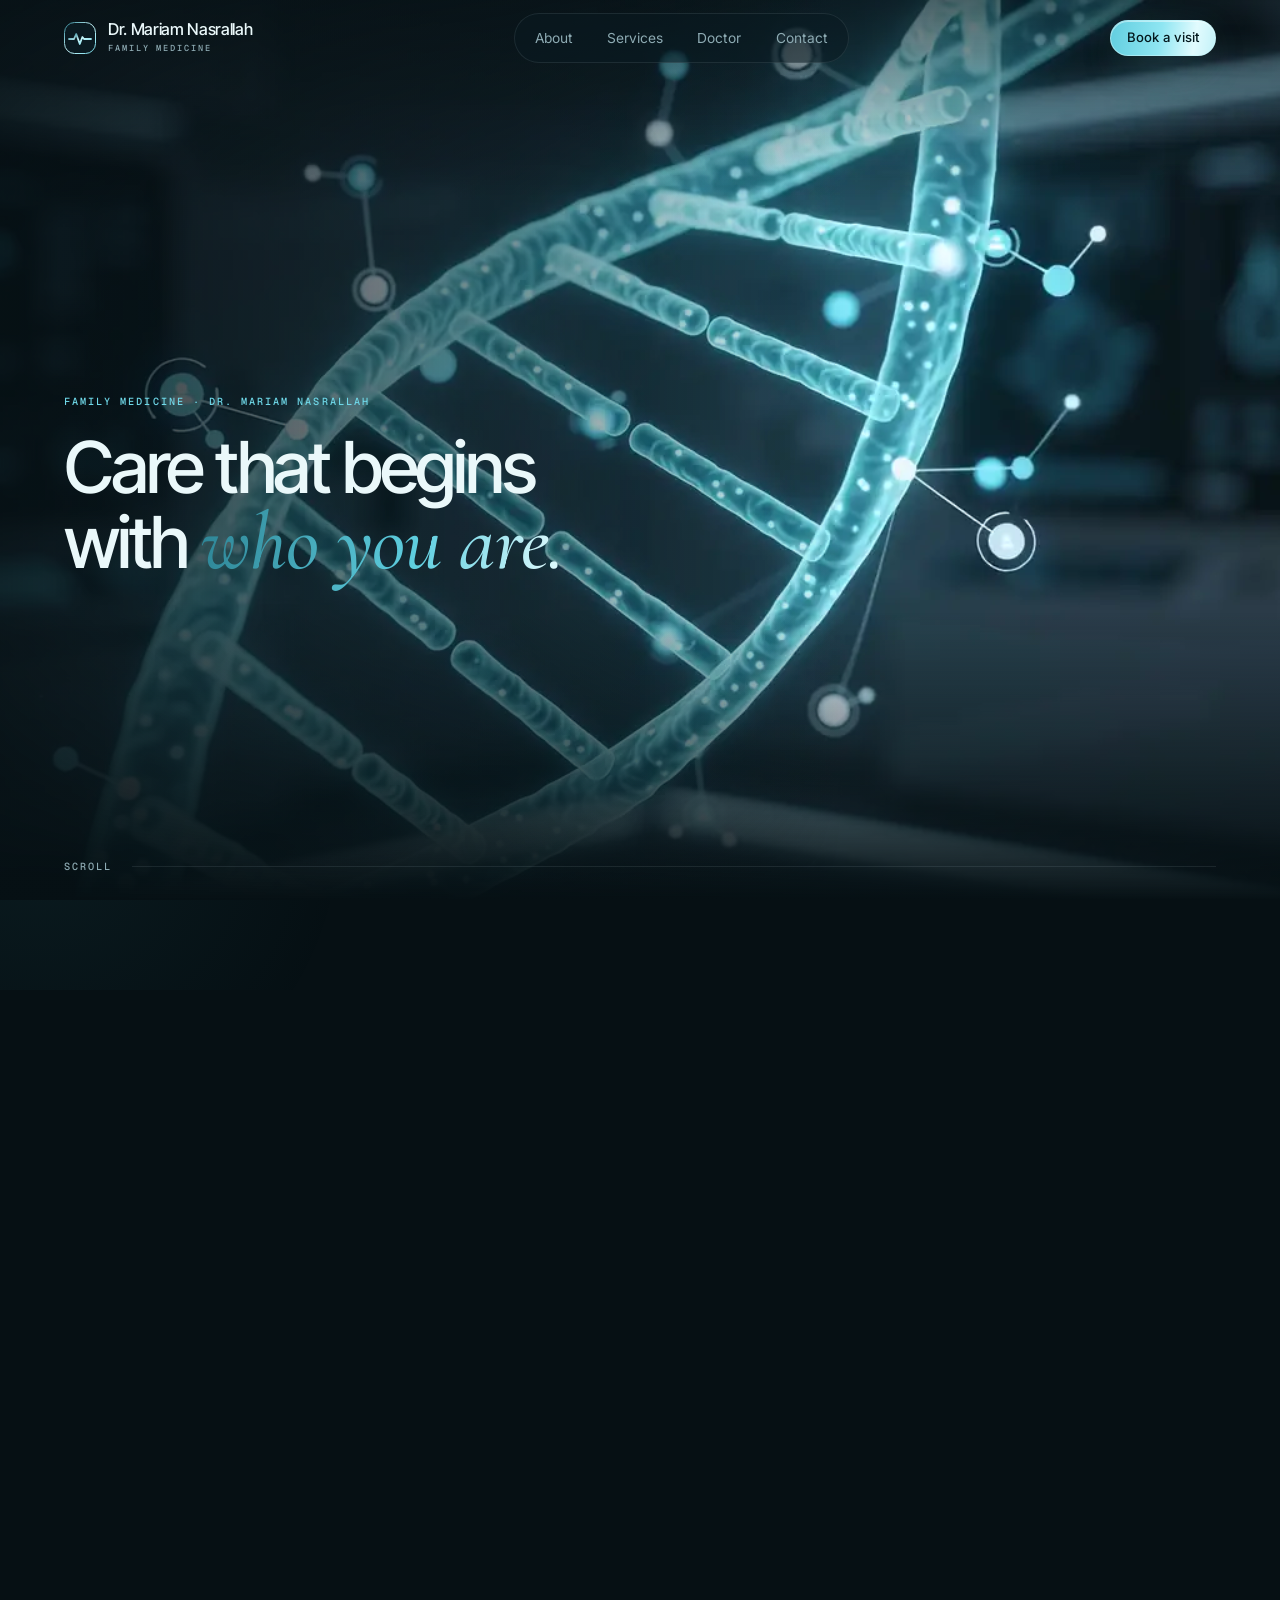
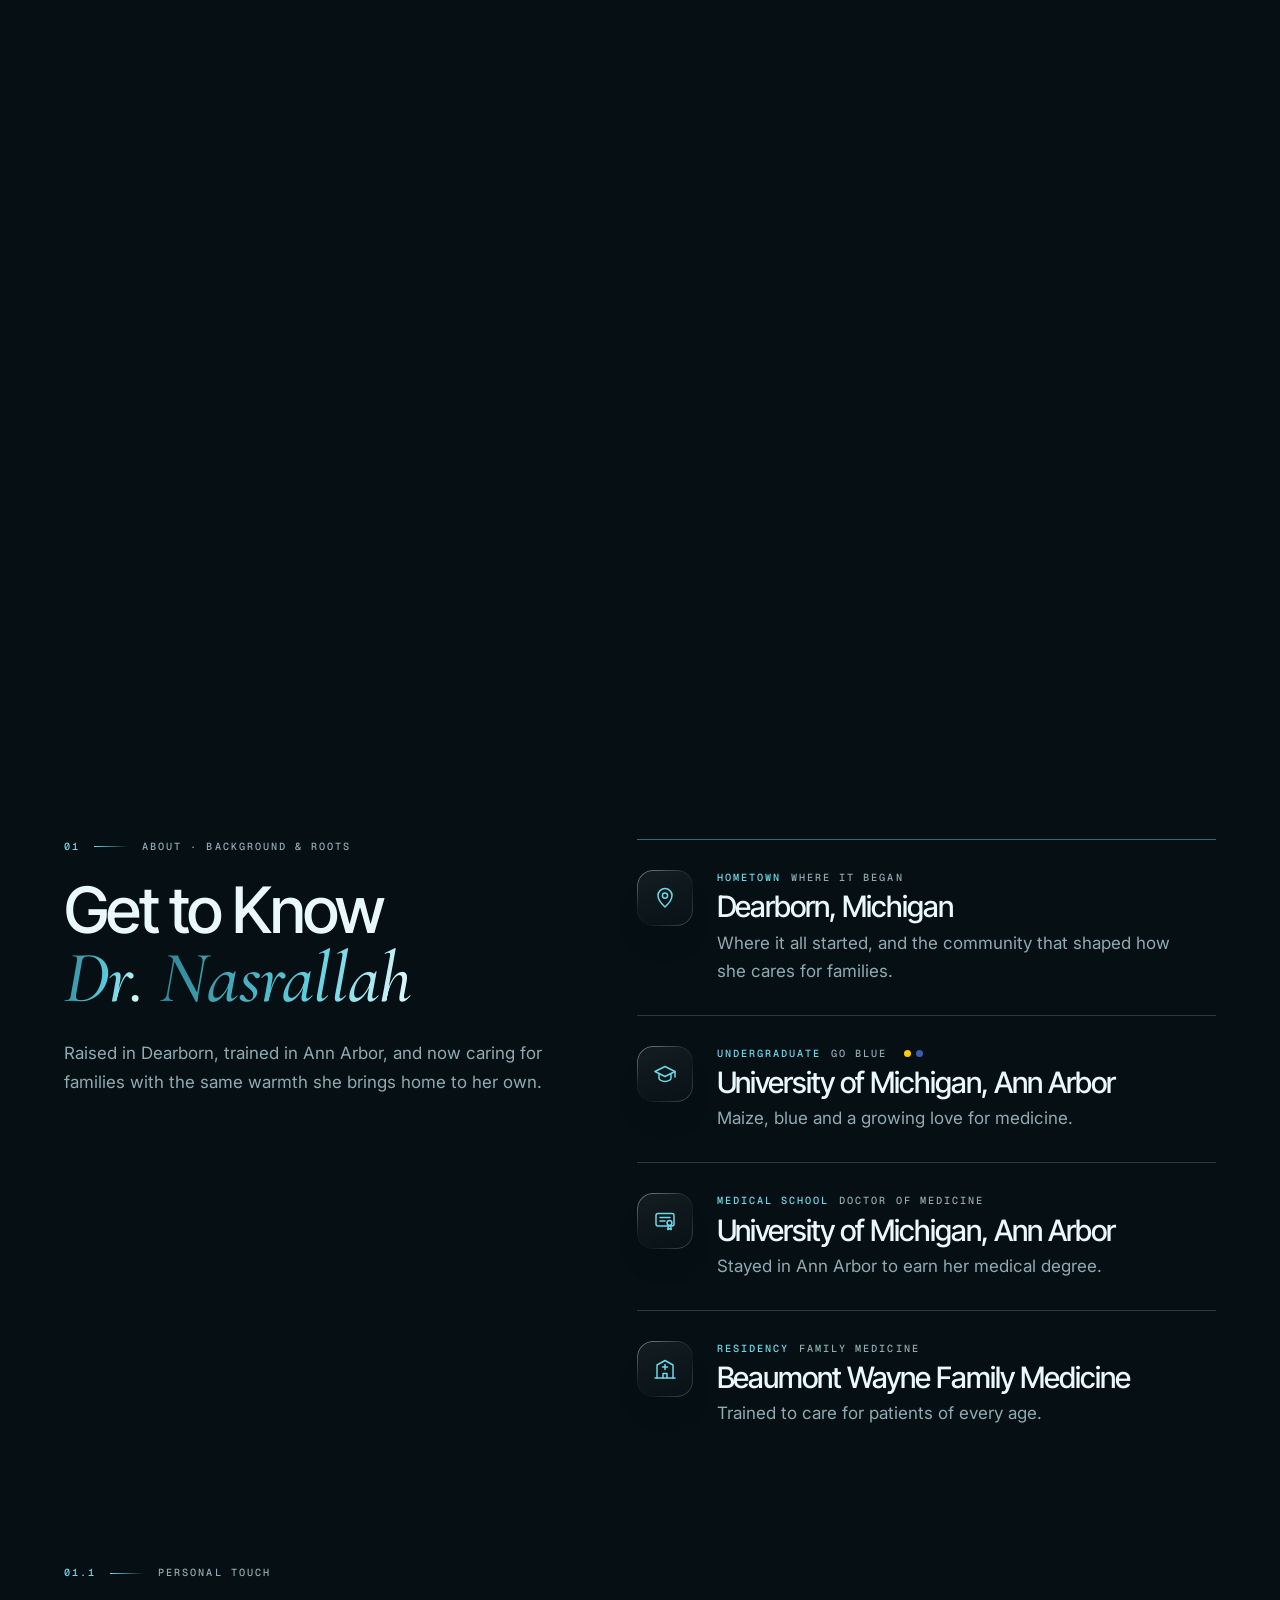
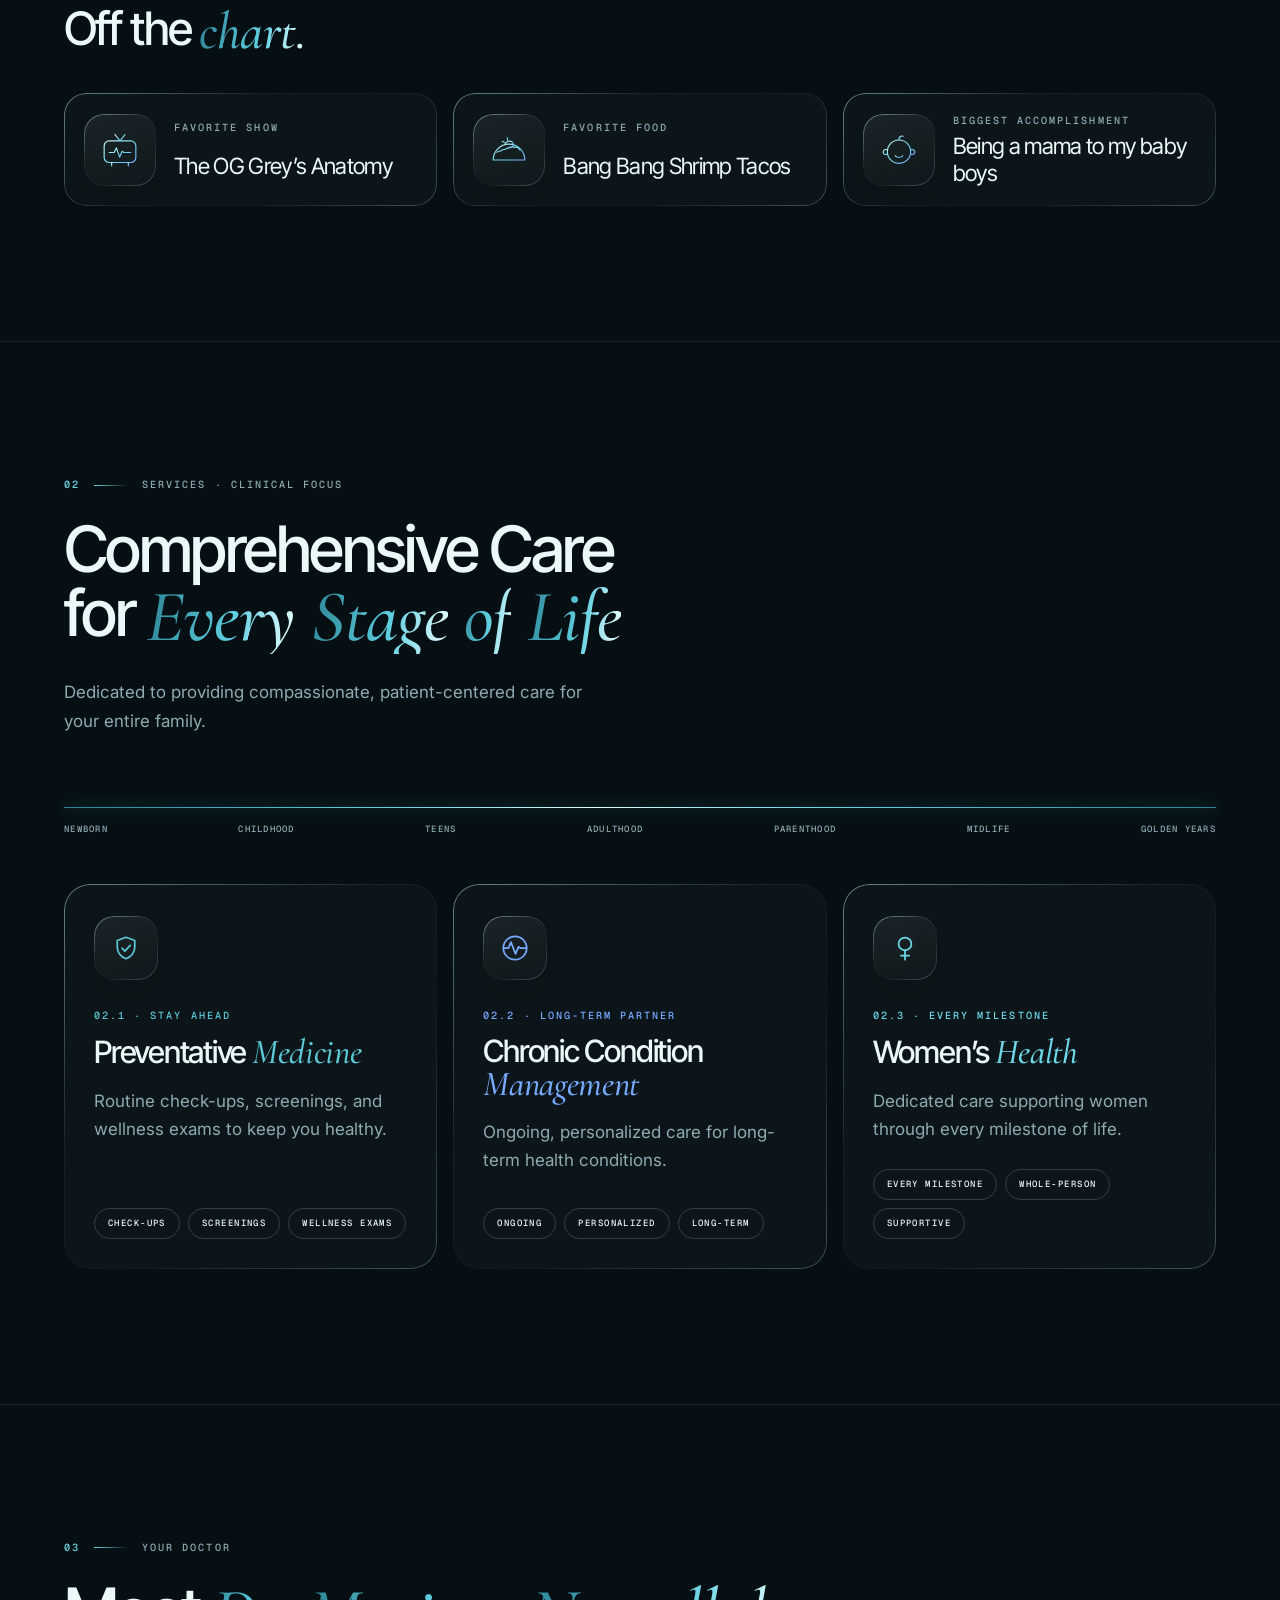
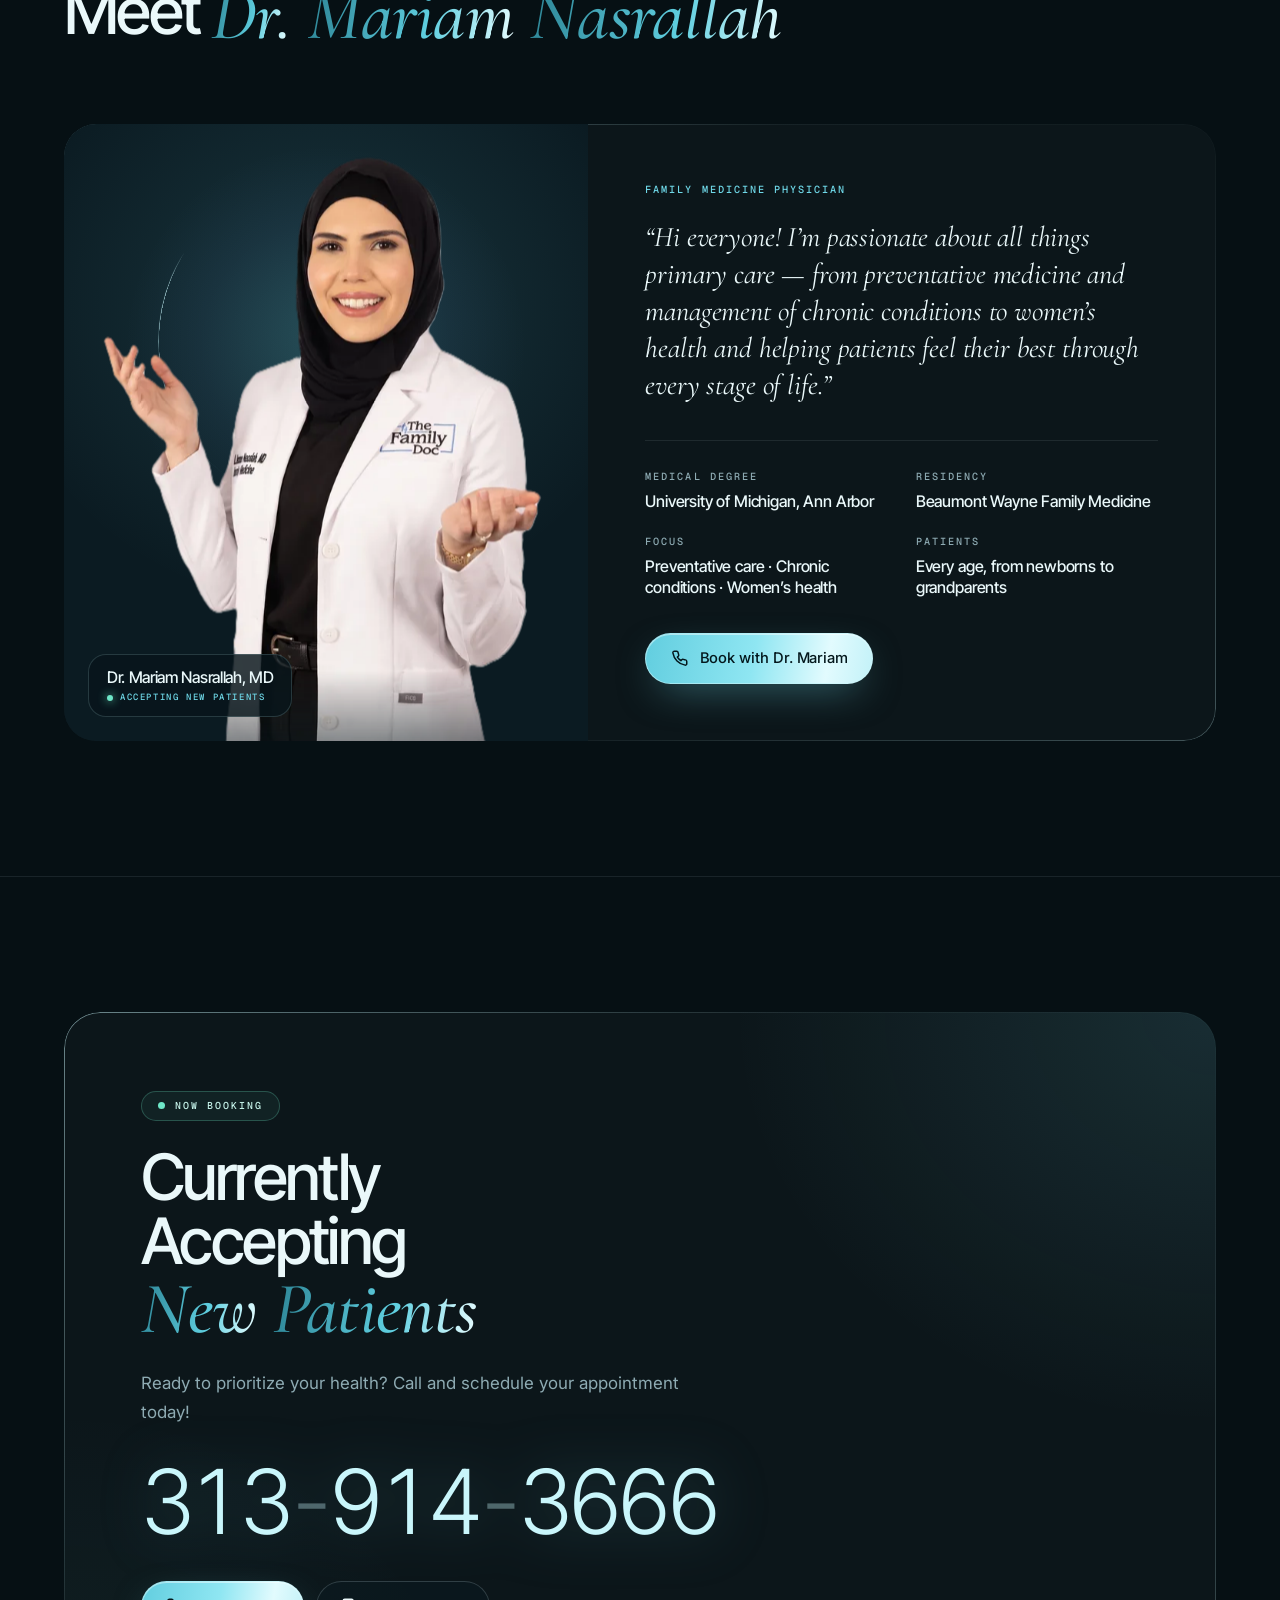
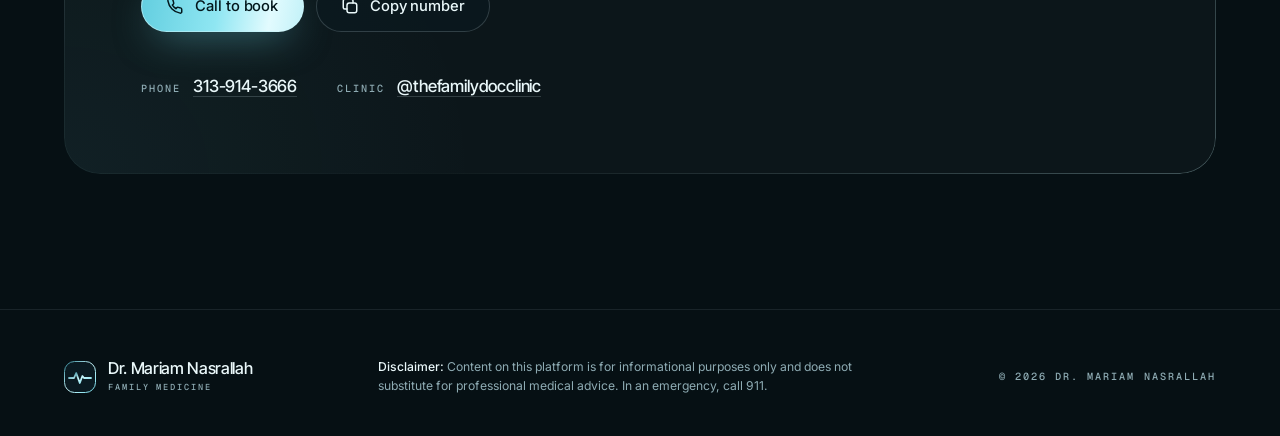
==== commit 4c604a73: "Match the site palette to the hero DNA clip Replaces the champagne-gold palette with colours sampled" ====
--- a/index.html
+++ b/index.html
@@ -5,7 +5,7 @@
 <meta name="viewport" content="width=device-width, initial-scale=1, viewport-fit=cover">
 <title>Dr. Mariam Nasrallah | Family Medicine</title>
 <meta name="description" content="Dr. Mariam Nasrallah, Family Medicine physician. Preventative medicine, chronic condition management and women's health for every stage of life. Now accepting new patients — call 313-914-3666.">
-<meta name="theme-color" content="#07080B">
+<meta name="theme-color" content="#061014">
 <script>document.documentElement.classList.add("js")</script>
 <meta property="og:type" content="website">
 <meta property="og:title" content="Family Medicine with Dr. Mariam Nasrallah">
@@ -38,7 +38,7 @@
 </head>
 <body>
 
-<svg width="0" height="0" style="position:absolute" aria-hidden="true" focusable="false"><defs><linearGradient id="gWarm" x1="0" y1="0" x2="1" y2="1"><stop offset="0" stop-color="#F3DFB6"/><stop offset=".55" stop-color="#D8B57A"/><stop offset="1" stop-color="#E4A797"/></linearGradient><linearGradient id="gGold" x1="0" y1="0" x2="1" y2="1"><stop offset="0" stop-color="#9E7A45"/><stop offset=".5" stop-color="#F3DFB6"/><stop offset="1" stop-color="#D8B57A"/></linearGradient></defs></svg>
+<svg width="0" height="0" style="position:absolute" aria-hidden="true" focusable="false"><defs><linearGradient id="gIcon" x1="0" y1="0" x2="1" y2="1"><stop offset="0" stop-color="#C9F6FB"/><stop offset=".55" stop-color="#6FD8E8"/><stop offset="1" stop-color="#78AAFF"/></linearGradient><linearGradient id="gAccent" x1="0" y1="0" x2="1" y2="1"><stop offset="0" stop-color="#2C8394"/><stop offset=".5" stop-color="#C9F6FB"/><stop offset="1" stop-color="#6FD8E8"/></linearGradient></defs></svg>
 <div class="atmos" aria-hidden="true"><i></i></div>
 <div class="grain" aria-hidden="true"></div>
 <div class="progress" id="progress" aria-hidden="true"></div>
@@ -46,7 +46,7 @@
 <header class="nav" id="nav">
   <div class="bar">
     <a class="brand" href="#home" aria-label="Dr. Mariam Nasrallah — back to top">
-      <svg viewBox="0 0 32 32" aria-hidden="true"><rect x=".5" y=".5" width="31" height="31" rx="10" fill="#111217" stroke="url(#gGold)"/><path d="M5 17h5l2.2-5 3.6 10 2.6-7 1.6 2H27" fill="none" stroke="url(#gGold)" stroke-width="1.8" stroke-linecap="round" stroke-linejoin="round"/></svg>
+      <svg viewBox="0 0 32 32" aria-hidden="true"><rect x=".5" y=".5" width="31" height="31" rx="10" fill="#0A1A21" stroke="url(#gAccent)"/><path d="M5 17h5l2.2-5 3.6 10 2.6-7 1.6 2H27" fill="none" stroke="url(#gAccent)" stroke-width="1.8" stroke-linecap="round" stroke-linejoin="round"/></svg>
       <span>Dr. Mariam Nasrallah<small>Family Medicine</small></span>
     </a>
     <nav aria-label="Sections">
@@ -57,7 +57,7 @@
         <li><a href="#contact">Contact</a></li>
       </ul>
     </nav>
-    <a class="btn btn-sm btn-gold" href="#contact">Book a visit</a>
+    <a class="btn btn-sm btn-primary" href="#contact">Book a visit</a>
   </div>
 </header>
 
@@ -76,11 +76,11 @@
       <div class="beats">
         <div class="beat">
           <p class="mono">Family Medicine · Dr. Mariam Nasrallah</p>
-          <p class="beat-title">Care that begins with <span class="serif gold">who you are.</span></p>
+          <p class="beat-title">Care that begins with <span class="serif holo">who you are.</span></p>
         </div>
         <div class="beat">
           <p class="mono">Whole-family care</p>
-          <p class="beat-title">Every family is written <span class="serif gold">differently.</span></p>
+          <p class="beat-title">Every family is written <span class="serif holo">differently.</span></p>
         </div>
         <div class="beat beat-main">
           <p class="roles">
@@ -92,10 +92,10 @@
           <h1>
             <span class="t-sm">Welcome to</span>
             <span class="t-xl">Family <span class="serif">Medicine</span></span>
-            <span class="t-md">with <span class="serif gold">Dr. Mariam Nasrallah</span></span>
+            <span class="t-md">with <span class="serif holo">Dr. Mariam Nasrallah</span></span>
           </h1>
           <div class="cta">
-            <a class="btn btn-gold" href="tel:+13139143666">
+            <a class="btn btn-primary" href="tel:+13139143666">
               <svg viewBox="0 0 24 24" fill="none" stroke="currentColor" stroke-width="2" stroke-linecap="round" stroke-linejoin="round" aria-hidden="true"><rect x="3" y="4.5" width="18" height="16" rx="3"/><path d="M3 9.5h18M8 2.5v4M16 2.5v4"/></svg>
               Book an Appointment <span class="sub">313-914-3666</span>
             </a>
@@ -118,7 +118,7 @@
     <div class="wrap about-grid">
       <div class="about-head">
         <div class="kicker" data-r><b>01</b><span class="mono">About · Background &amp; roots</span></div>
-        <h2 class="big" id="about-title" data-split>Get to Know <span class="serif gold">Dr.&nbsp;Nasrallah</span></h2>
+        <h2 class="big" id="about-title" data-split>Get to Know <span class="serif holo">Dr.&nbsp;Nasrallah</span></h2>
         <p class="lede" data-r>Raised in Dearborn, trained in Ann Arbor, and now caring for families with the same warmth she brings home to her own.</p>
       </div>
       <ol class="timeline">
@@ -151,20 +151,20 @@
 
     <div class="wrap facts-wrap">
       <div class="kicker" data-r><b>01.1</b><span class="mono">Personal touch</span></div>
-      <h3 class="mid" data-split>Off the <span class="serif gold">chart.</span></h3>
+      <h3 class="mid" data-split>Off the <span class="serif holo">chart.</span></h3>
       <div class="facts">
         <article class="fact" data-r>
-          <span class="tile"><svg viewBox="0 0 48 48" aria-hidden="true" stroke="url(#gWarm)"><rect x="5" y="13" width="38" height="26" rx="6"/><path d="M18 5.5l6 7.5 6-7.5"/><path d="M11 27h6l2.6-5.5 4 11 3-7 2 1.5H37"/><path d="M14 39v4M34 39v4"/></svg></span>
+          <span class="tile"><svg viewBox="0 0 48 48" aria-hidden="true" stroke="url(#gIcon)"><rect x="5" y="13" width="38" height="26" rx="6"/><path d="M18 5.5l6 7.5 6-7.5"/><path d="M11 27h6l2.6-5.5 4 11 3-7 2 1.5H37"/><path d="M14 39v4M34 39v4"/></svg></span>
           <span class="mono">Favorite show</span>
           <span class="v">The OG Grey’s Anatomy</span>
         </article>
         <article class="fact" data-r>
-          <span class="tile"><svg viewBox="0 0 48 48" aria-hidden="true" stroke="url(#gWarm)"><path d="M5 36a19 19 0 0 1 38 0z"/><path d="M9.5 27c2-2.4 3.6-.6 5.6-2.6s3.8 0 5.8-2 3.8.2 5.8-1.6 4 .6 6 0 3.2 1.8 4.2 3.2"/><path d="M19 17.5c1.2-4.4 7.4-5.6 9.6-2.2 1.8 2.8-.6 6-3.4 4.8"/><path d="M16 13.5l2.6 1.6M22 9.5l.3 3"/></svg></span>
+          <span class="tile"><svg viewBox="0 0 48 48" aria-hidden="true" stroke="url(#gIcon)"><path d="M5 36a19 19 0 0 1 38 0z"/><path d="M9.5 27c2-2.4 3.6-.6 5.6-2.6s3.8 0 5.8-2 3.8.2 5.8-1.6 4 .6 6 0 3.2 1.8 4.2 3.2"/><path d="M19 17.5c1.2-4.4 7.4-5.6 9.6-2.2 1.8 2.8-.6 6-3.4 4.8"/><path d="M16 13.5l2.6 1.6M22 9.5l.3 3"/></svg></span>
           <span class="mono">Favorite food</span>
           <span class="v">Bang Bang Shrimp Tacos</span>
         </article>
         <article class="fact" data-r>
-          <span class="tile"><svg viewBox="0 0 48 48" aria-hidden="true" stroke="url(#gWarm)"><circle cx="24" cy="26" r="14"/><path d="M24 12c-.6-3.4 2.4-5.6 5-4.4"/><path d="M18.5 24.5h.01M29.5 24.5h.01" stroke-width="3"/><path d="M19.5 31c2.6 2.4 6.4 2.4 9 0"/><path d="M8.8 23.5a3 3 0 1 0 .6 5.6M39.2 23.5a3 3 0 1 1-.6 5.6"/></svg></span>
+          <span class="tile"><svg viewBox="0 0 48 48" aria-hidden="true" stroke="url(#gIcon)"><circle cx="24" cy="26" r="14"/><path d="M24 12c-.6-3.4 2.4-5.6 5-4.4"/><path d="M18.5 24.5h.01M29.5 24.5h.01" stroke-width="3"/><path d="M19.5 31c2.6 2.4 6.4 2.4 9 0"/><path d="M8.8 23.5a3 3 0 1 0 .6 5.6M39.2 23.5a3 3 0 1 1-.6 5.6"/></svg></span>
           <span class="mono">Biggest accomplishment</span>
           <span class="v">Being a mama to my baby boys</span>
         </article>
@@ -177,7 +177,7 @@
     <div class="wrap">
       <div class="sec-head">
         <div class="kicker" data-r><b>02</b><span class="mono">Services · Clinical focus</span></div>
-        <h2 class="big" id="services-title" data-split>Comprehensive Care for <span class="serif gold">Every Stage of&nbsp;Life</span></h2>
+        <h2 class="big" id="services-title" data-split>Comprehensive Care for <span class="serif holo">Every Stage of&nbsp;Life</span></h2>
         <p class="lede" data-r>Dedicated to providing compassionate, patient-centered care for your entire family.</p>
       </div>
       <div class="stages" data-r aria-hidden="true">
@@ -185,21 +185,21 @@
         <span>Newborn</span><span>Childhood</span><span>Teens</span><span>Adulthood</span><span>Parenthood</span><span>Midlife</span><span>Golden years</span>
       </div>
       <div class="svc-grid">
-        <article class="svc" data-r style="--c:var(--sage)">
+        <article class="svc" data-r style="--c:var(--teal)">
           <span class="tile"><svg class="ic" viewBox="0 0 24 24" aria-hidden="true"><path d="M12 2.8 4.5 5.6v5.6c0 4.6 3.1 8.6 7.5 10 4.4-1.4 7.5-5.4 7.5-10V5.6z"/><path d="m8.6 12.2 2.4 2.4 4.6-4.8"/></svg></span>
           <span class="mono num">02.1 · Stay ahead</span>
           <h3>Preventative <span class="serif">Medicine</span></h3>
           <p>Routine check-ups, screenings, and wellness exams to keep you healthy.</p>
           <div class="tags"><span>Check-ups</span><span>Screenings</span><span>Wellness exams</span></div>
         </article>
-        <article class="svc" data-r style="--c:var(--rose)">
+        <article class="svc" data-r style="--c:var(--sky)">
           <span class="tile"><svg class="ic" viewBox="0 0 24 24" aria-hidden="true"><path d="M2.5 12h4l2-5 4 10 2.5-6 1.5 1h5"/><circle cx="12" cy="12" r="10"/></svg></span>
           <span class="mono num">02.2 · Long-term partner</span>
           <h3>Chronic Condition <span class="serif">Management</span></h3>
           <p>Ongoing, personalized care for long-term health conditions.</p>
           <div class="tags"><span>Ongoing</span><span>Personalized</span><span>Long-term</span></div>
         </article>
-        <article class="svc" data-r style="--c:var(--gold)">
+        <article class="svc" data-r style="--c:var(--accent)">
           <span class="tile"><svg class="ic" viewBox="0 0 24 24" aria-hidden="true"><circle cx="12" cy="8.5" r="5.5"/><path d="M12 14v8M8.5 18.5h7"/></svg></span>
           <span class="mono num">02.3 · Every milestone</span>
           <h3>Women’s <span class="serif">Health</span></h3>
@@ -216,7 +216,7 @@
     <div class="wrap">
       <div class="sec-head">
         <div class="kicker" data-r><b>03</b><span class="mono">Your doctor</span></div>
-        <h2 class="big" id="doctor-title" data-split>Meet <span class="serif gold">Dr.&nbsp;Mariam Nasrallah</span></h2>
+        <h2 class="big" id="doctor-title" data-split>Meet <span class="serif holo">Dr.&nbsp;Mariam Nasrallah</span></h2>
       </div>
       <article class="doctor-card" data-r>
         <figure class="doctor-photo">
@@ -235,7 +235,7 @@
             <div><dt class="mono">Patients</dt><dd>Every age, from newborns to grandparents</dd></div>
           </dl>
           <div class="cta">
-            <a class="btn btn-gold" href="tel:+13139143666">
+            <a class="btn btn-primary" href="tel:+13139143666">
               <svg viewBox="0 0 24 24" fill="none" stroke="currentColor" stroke-width="2" stroke-linecap="round" stroke-linejoin="round" aria-hidden="true"><path d="M21 16.5v3a2 2 0 0 1-2.2 2A19.8 19.8 0 0 1 2.5 5.2 2 2 0 0 1 4.5 3h3a2 2 0 0 1 2 1.7c.1 1 .4 1.9.7 2.8a2 2 0 0 1-.5 2.1L8.5 10.8a16 16 0 0 0 4.7 4.7l1.2-1.2a2 2 0 0 1 2.1-.5c.9.3 1.8.6 2.8.7a2 2 0 0 1 1.7 2z"/></svg>
               Book with Dr. Mariam
             </a>
@@ -250,11 +250,11 @@
     <div class="wrap">
       <div class="book-card">
         <span class="status" data-r><i></i>Now booking</span>
-        <h2 class="big" id="contact-title" data-split>Currently Accepting <span class="serif gold">New Patients</span></h2>
+        <h2 class="big" id="contact-title" data-split>Currently Accepting <span class="serif holo">New Patients</span></h2>
         <p class="lede" data-r>Ready to prioritize your health? Call and schedule your appointment today!</p>
         <div data-r><div class="odo" id="odo" data-number="313-914-3666" aria-label="313-914-3666">313-914-3666</div></div>
         <div class="cta" data-r>
-          <a class="btn btn-gold" href="tel:+13139143666">
+          <a class="btn btn-primary" href="tel:+13139143666">
             <svg viewBox="0 0 24 24" fill="none" stroke="currentColor" stroke-width="2" stroke-linecap="round" stroke-linejoin="round" aria-hidden="true"><path d="M21 16.5v3a2 2 0 0 1-2.2 2A19.8 19.8 0 0 1 2.5 5.2 2 2 0 0 1 4.5 3h3a2 2 0 0 1 2 1.7c.1 1 .4 1.9.7 2.8a2 2 0 0 1-.5 2.1L8.5 10.8a16 16 0 0 0 4.7 4.7l1.2-1.2a2 2 0 0 1 2.1-.5c.9.3 1.8.6 2.8.7a2 2 0 0 1 1.7 2z"/></svg>
             Call to book
           </a>
@@ -275,7 +275,7 @@
 
 <footer class="foot">
   <div class="wrap foot-in">
-    <a class="brand" href="#home"><svg viewBox="0 0 32 32" aria-hidden="true"><rect x=".5" y=".5" width="31" height="31" rx="10" fill="#111217" stroke="url(#gGold)"/><path d="M5 17h5l2.2-5 3.6 10 2.6-7 1.6 2H27" fill="none" stroke="url(#gGold)" stroke-width="1.8" stroke-linecap="round" stroke-linejoin="round"/></svg><span>Dr. Mariam Nasrallah<small>Family Medicine</small></span></a>
+    <a class="brand" href="#home"><svg viewBox="0 0 32 32" aria-hidden="true"><rect x=".5" y=".5" width="31" height="31" rx="10" fill="#0A1A21" stroke="url(#gAccent)"/><path d="M5 17h5l2.2-5 3.6 10 2.6-7 1.6 2H27" fill="none" stroke="url(#gAccent)" stroke-width="1.8" stroke-linecap="round" stroke-linejoin="round"/></svg><span>Dr. Mariam Nasrallah<small>Family Medicine</small></span></a>
     <p class="disclaimer"><strong>Disclaimer:</strong> Content on this platform is for informational purposes only and does not substitute for professional medical advice. In an emergency, call 911.</p>
     <p class="mono">© <span id="yr">2026</span> Dr. Mariam Nasrallah</p>
   </div>
--- a/assets/css/style.css
+++ b/assets/css/style.css
@@ -1,18 +1,20 @@
 /* Dr. Mariam Nasrallah — Family Medicine
    One vertical page: Hero (pinned DNA sequence) → About → Services → Doctor → Contact.
-   Look: "midnight clinic" — obsidian background, ivory type, champagne-gold accents,
-   with blush and sage as supporting tones. Deliberately dark, single theme.
+   Look: "holographic clinic" — the palette is sampled from the hero DNA clip: deep teal-black
+   background, ice-white type, holographic cyan accents, with teal and soft sky blue as
+   supporting tones. Deliberately dark, single theme.
    Performance rules for smooth scrolling:
    - everything that moves animates transform or opacity only (GPU compositor);
    - no backdrop-filter or blend modes on anything that scrolls (only the fixed nav blurs);
    - no scroll-behavior: smooth (Lenis owns scrolling). */
 :root{
   color-scheme:dark;
-  --bg:#07080B; --bg-2:#0D0F14; --ink:#F4EEE4; --muted:#A49E93; --line:rgba(244,238,228,.09); --line-2:rgba(244,238,228,.18);
+  --bg:#061014; --bg-2:#0B1B22; --ink:#EAF8FA; --muted:#8EABB3; --line:rgba(220,244,248,.09); --line-2:rgba(220,244,248,.18);
   --card:rgba(255,255,255,.028);
-  --gold:#D8B57A; --gold-hi:#F3DFB6; --gold-lo:#9E7A45; --rose:#E4A797; --sage:#8FC2B3; --mint:#7FD8B0; --on-gold:#1A1309;
-  --gold-grad:linear-gradient(100deg, #A8834A 0%, #E9CD97 28%, #FBEBC8 46%, #D8B57A 64%, #9E7A45 100%);
-  --hair:linear-gradient(140deg, rgba(243,223,182,.5), rgba(243,223,182,.06) 38%, rgba(243,223,182,.02) 62%, rgba(243,223,182,.28));
+  --accent:#6FD8E8; --accent-hi:#C9F6FB; --accent-lo:#2C8394; --sky:#78AAFF; --teal:#5CC8D4; --mint:#6EE7C8; --on-accent:#03171C;
+  --accent-grad:linear-gradient(100deg, #2C8394 0%, #5FCFE0 28%, #E2FBFE 46%, #6FD8E8 64%, #2C8394 100%);
+  --btn-grad:linear-gradient(100deg, #4CC2D6 0%, #8FE6F2 40%, #E2FBFE 58%, #6FD8E8 100%);
+  --hair:linear-gradient(140deg, rgba(201,246,251,.5), rgba(201,246,251,.06) 38%, rgba(201,246,251,.02) 62%, rgba(201,246,251,.28));
   --f-display:"Inter Tight", "Helvetica Neue", "Segoe UI", system-ui, sans-serif;
   --f-serif:"Cormorant Garamond", "Iowan Old Style", "Palatino Linotype", Georgia, serif;
   --f-body:"Inter", "Helvetica Neue", "Segoe UI", system-ui, sans-serif;
@@ -34,20 +36,20 @@
 
 a{color:inherit}
 img{max-width:100%}
-::selection{background:var(--gold);color:var(--on-gold)}
-:focus-visible{outline:1px solid var(--gold);outline-offset:4px;border-radius:6px}
+::selection{background:var(--accent);color:var(--on-accent)}
+:focus-visible{outline:1px solid var(--accent);outline-offset:4px;border-radius:6px}
 h1,h2,h3{font-family:var(--f-display);margin:0;font-weight:500;letter-spacing:-.04em;text-wrap:balance}
 p,figure,blockquote,dl,dd,ol{margin:0}
 .wrap{width:min(1240px, 100% - 2 * var(--gutter));margin-inline:auto}
 .mono{font:500 .64rem/1.5 var(--f-mono);letter-spacing:.2em;text-transform:uppercase;color:var(--muted)}
 .serif{font-family:var(--f-serif);font-style:italic;font-weight:500;letter-spacing:-.01em;font-size:1.14em}
-/* champagne foil text with a slow sheen */
-.gold,.gold .w>span{background:var(--gold-grad);background-size:220% 100%;-webkit-background-clip:text;background-clip:text;color:transparent;-webkit-text-fill-color:transparent;animation:sheen 9s ease-in-out infinite}
-.gold:has(.w){background:none;animation:none}
+/* holographic text with a slow sheen, like light running along the DNA strands */
+.holo,.holo .w>span{background:var(--accent-grad);background-size:220% 100%;-webkit-background-clip:text;background-clip:text;color:transparent;-webkit-text-fill-color:transparent;animation:sheen 9s ease-in-out infinite}
+.holo:has(.w){background:none;animation:none}
 @keyframes sheen{0%,100%{background-position:0% 50%}50%{background-position:100% 50%}}
 .ic{width:1em;height:1em;flex:none;fill:none;stroke:currentColor;stroke-width:1.5;stroke-linecap:round;stroke-linejoin:round}
-/* glass tile with a hairline gold border (mask-composited gradient stroke) */
-.tile{display:grid;place-items:center;border-radius:16px;position:relative;color:var(--gold);flex:none;
+/* glass tile with a hairline cyan border (mask-composited gradient stroke) */
+.tile{display:grid;place-items:center;border-radius:16px;position:relative;color:var(--accent);flex:none;
   background:linear-gradient(160deg, rgba(255,255,255,.06), rgba(255,255,255,.01));
   box-shadow:inset 0 1px 0 rgba(255,255,255,.06), 0 20px 40px -24px rgba(0,0,0,.9)}
 .tile::before,.fact::before,.roles::before,.svc::before,.doctor-card::before,.book-card::before{content:"";position:absolute;inset:0;border-radius:inherit;padding:1px;background:var(--hair);pointer-events:none;
@@ -56,42 +58,42 @@
 /* ---------- fixed background layers (painted once, never repainted on scroll) ---------- */
 .atmos{position:fixed;inset:-10%;z-index:0;pointer-events:none;overflow:hidden}
 .atmos::before,.atmos::after,.atmos i{content:"";position:absolute;border-radius:50%;will-change:transform}
-.atmos::before{width:60vmax;height:60vmax;left:20%;top:10%;background:radial-gradient(circle, rgba(216,181,122,.09), transparent 62%);animation:drift1 26s ease-in-out infinite alternate}
-.atmos::after{width:50vmax;height:50vmax;right:-8%;top:-12%;background:radial-gradient(circle, rgba(228,167,151,.07), transparent 62%);animation:drift2 32s ease-in-out infinite alternate}
-.atmos i{width:55vmax;height:55vmax;left:-12%;bottom:-18%;background:radial-gradient(circle, rgba(143,194,179,.06), transparent 62%);animation:drift3 38s ease-in-out infinite alternate}
+.atmos::before{width:60vmax;height:60vmax;left:20%;top:10%;background:radial-gradient(circle, rgba(111,216,232,.09), transparent 62%);animation:drift1 26s ease-in-out infinite alternate}
+.atmos::after{width:50vmax;height:50vmax;right:-8%;top:-12%;background:radial-gradient(circle, rgba(120,170,255,.07), transparent 62%);animation:drift2 32s ease-in-out infinite alternate}
+.atmos i{width:55vmax;height:55vmax;left:-12%;bottom:-18%;background:radial-gradient(circle, rgba(92,200,212,.06), transparent 62%);animation:drift3 38s ease-in-out infinite alternate}
 @keyframes drift1{to{transform:translate3d(-8vw, 6vh, 0) scale(1.12)}}
 @keyframes drift2{to{transform:translate3d(-10vw, 12vh, 0) scale(.9)}}
 @keyframes drift3{to{transform:translate3d(12vw, -8vh, 0) scale(1.1)}}
 .grain{position:fixed;inset:0;z-index:1;pointer-events:none;opacity:.035;
   background-image:url("data:image/svg+xml,%3Csvg xmlns='http://www.w3.org/2000/svg' width='160' height='160'%3E%3Cfilter id='n'%3E%3CfeTurbulence type='fractalNoise' baseFrequency='.9' numOctaves='2' stitchTiles='stitch'/%3E%3C/filter%3E%3Crect width='100%25' height='100%25' filter='url(%23n)'/%3E%3C/svg%3E")}
 main,.foot{position:relative;z-index:2}
-.progress{position:fixed;top:0;left:0;right:0;height:1px;z-index:60;background:var(--gold-grad);transform-origin:left;transform:scaleX(0);will-change:transform;box-shadow:0 0 12px rgba(216,181,122,.6)}
+.progress{position:fixed;top:0;left:0;right:0;height:1px;z-index:60;background:var(--accent-grad);transform-origin:left;transform:scaleX(0);will-change:transform;box-shadow:0 0 12px rgba(111,216,232,.6)}
 
 /* ---------- nav ---------- */
 .nav{position:fixed;top:0;left:0;right:0;z-index:50;padding-top:env(safe-area-inset-top,0px);transition:background .5s ease, border-color .5s ease;border-bottom:1px solid transparent}
-.nav.solid{background:rgba(7,8,11,.72);border-bottom-color:var(--line);backdrop-filter:blur(14px) saturate(1.2);-webkit-backdrop-filter:blur(14px) saturate(1.2)}
+.nav.solid{background:rgba(6,16,20,.72);border-bottom-color:var(--line);backdrop-filter:blur(14px) saturate(1.2);-webkit-backdrop-filter:blur(14px) saturate(1.2)}
 .nav .bar{display:flex;align-items:center;justify-content:space-between;gap:16px;height:var(--nav-h);width:min(1240px, 100% - 2 * var(--gutter));margin-inline:auto}
 .brand{display:flex;align-items:center;gap:12px;text-decoration:none;font:500 1.02rem/1.1 var(--f-display);letter-spacing:-.02em}
 .brand svg{width:32px;height:32px;flex:none}
 .brand small{display:block;margin-top:3px;font:500 .54rem/1.5 var(--f-mono);letter-spacing:.22em;color:var(--muted);text-transform:uppercase}
-.nav-links{display:flex;gap:4px;list-style:none;margin:0;padding:5px;font-size:.86rem;border-radius:999px;background:rgba(17,18,23,.55);border:1px solid var(--line)}
+.nav-links{display:flex;gap:4px;list-style:none;margin:0;padding:5px;font-size:.86rem;border-radius:999px;background:rgba(10,26,33,.55);border:1px solid var(--line)}
 .nav-links a{display:block;padding:.55em 1.1em;border-radius:999px;text-decoration:none;color:var(--muted);transition:color .3s, background .4s var(--ease)}
 .nav-links a:hover{color:var(--ink)}
-.nav-links a.cur{color:var(--on-gold);background:var(--gold-hi)}
+.nav-links a.cur{color:var(--on-accent);background:var(--accent-hi)}
 
 /* ---------- buttons ---------- */
-.btn{--mx:0px;--my:0px;display:inline-flex;align-items:center;gap:.75em;padding:1.05em 1.65em;border-radius:999px;text-decoration:none;font:500 .92rem/1 var(--f-body);letter-spacing:-.005em;border:1px solid var(--line-2);color:var(--ink);background:rgba(17,18,23,.6);cursor:pointer;position:relative;overflow:hidden;isolation:isolate;
+.btn{--mx:0px;--my:0px;display:inline-flex;align-items:center;gap:.75em;padding:1.05em 1.65em;border-radius:999px;text-decoration:none;font:500 .92rem/1 var(--f-body);letter-spacing:-.005em;border:1px solid var(--line-2);color:var(--ink);background:rgba(10,26,33,.6);cursor:pointer;position:relative;overflow:hidden;isolation:isolate;
   transform:translate3d(var(--mx), var(--my), 0);transition:border-color .4s, color .4s, transform .6s var(--ease), box-shadow .5s}
 .btn::before{content:"";position:absolute;inset:-1px;background:var(--ink);transform:translate3d(0,130%,0) scaleY(1.2);transform-origin:bottom;border-radius:50% 50% 0 0/40% 40% 0 0;transition:transform .7s var(--ease), border-radius .7s var(--ease);z-index:-1}
 .btn:hover{color:var(--bg);border-color:var(--ink)}
 .btn:hover::before{transform:none;border-radius:inherit}
 .btn svg{width:18px;height:18px;flex:none;transition:transform .5s var(--ease)}
 .btn:hover svg{transform:translate3d(0,2px,0)}
-.btn-gold{background:var(--gold-grad);background-size:180% 100%;background-position:30% 50%;color:var(--on-gold);border-color:rgba(243,223,182,.6);box-shadow:0 14px 40px -14px rgba(216,181,122,.55), inset 0 1px 0 rgba(255,255,255,.45)}
-.btn-gold::before{background:#FFF8EA}
-.btn-gold::after{content:"";position:absolute;top:0;bottom:0;left:-40%;width:30%;background:linear-gradient(100deg, transparent, rgba(255,255,255,.65), transparent);transform:skewX(-20deg);animation:glint 5.5s var(--ease-io) 2.2s infinite;pointer-events:none}
+.btn-primary{background:var(--btn-grad);background-size:180% 100%;background-position:30% 50%;color:var(--on-accent);border-color:rgba(201,246,251,.6);box-shadow:0 14px 40px -14px rgba(111,216,232,.55), inset 0 1px 0 rgba(255,255,255,.45)}
+.btn-primary::before{background:#F0FDFF}
+.btn-primary::after{content:"";position:absolute;top:0;bottom:0;left:-40%;width:30%;background:linear-gradient(100deg, transparent, rgba(255,255,255,.3), transparent);transform:skewX(-20deg);animation:glint 5.5s var(--ease-io) 2.2s infinite;pointer-events:none}
 @keyframes glint{0%{transform:skewX(-20deg) translate3d(0,0,0)}22%,100%{transform:skewX(-20deg) translate3d(560%,0,0)}}
-.btn-gold:hover{color:var(--on-gold);border-color:#FFF8EA;box-shadow:0 18px 50px -12px rgba(243,223,182,.7)}
+.btn-primary:hover{color:var(--on-accent);border-color:#F0FDFF;box-shadow:0 18px 50px -12px rgba(201,246,251,.7)}
 .btn-sm{padding:.8em 1.25em;font-size:.82rem}
 .btn .sub{font:500 .68rem/1 var(--f-mono);letter-spacing:.06em;opacity:.7;padding-left:.75em;border-left:1px solid currentColor}
 .cta{display:flex;flex-wrap:wrap;gap:12px;margin-top:34px}
@@ -110,27 +112,27 @@
   will-change:transform;transform:translateZ(0);backface-visibility:hidden;contain:layout paint}
 .seq-canvas{position:absolute;inset:0;display:block;width:100%;height:100%;object-fit:cover;will-change:transform;transform:translateZ(0)}
 .seq-shade{position:absolute;inset:0;pointer-events:none;
-  background:linear-gradient(90deg, rgba(7,8,11,.85) 0%, rgba(7,8,11,.45) 40%, transparent 66%),
-             linear-gradient(180deg, rgba(7,8,11,.65) 0%, transparent 22%, transparent 68%, var(--bg) 100%)}
+  background:linear-gradient(90deg, rgba(6,16,20,.85) 0%, rgba(6,16,20,.45) 40%, transparent 66%),
+             linear-gradient(180deg, rgba(6,16,20,.65) 0%, transparent 22%, transparent 68%, var(--bg) 100%)}
 .beats{position:absolute;inset:0;width:min(1240px, 100% - 2 * var(--gutter));margin-inline:auto}
 .beat{position:absolute;left:0;top:0;bottom:0;width:min(680px, 100%);display:flex;flex-direction:column;justify-content:center;padding-top:var(--nav-h);will-change:transform, opacity}
 .js .beat:not(:first-child){opacity:0;visibility:hidden}
-.beat .mono{color:var(--gold);margin-bottom:22px}
+.beat .mono{color:var(--accent);margin-bottom:22px}
 .beat-title{font:500 clamp(2.4rem,min(5.6vw,10vh),6rem)/.98 var(--f-display);letter-spacing:-.045em;text-wrap:balance}
 .seq-foot{position:absolute;left:0;right:0;bottom:calc(26px + env(safe-area-inset-bottom,0px));width:min(1240px, 100% - 2 * var(--gutter));margin-inline:auto;display:flex;align-items:center;gap:20px}
 .seq-bar{flex:1;height:1px;background:var(--line);overflow:hidden}
-.seq-bar i{display:block;height:100%;background:var(--gold-grad);transform-origin:left;transform:scaleX(0);will-change:transform}
+.seq-bar i{display:block;height:100%;background:var(--accent-grad);transform-origin:left;transform:scaleX(0);will-change:transform}
 /* hero headline (last beat) */
-.roles{position:relative;display:inline-flex;align-self:flex-start;align-items:center;gap:12px;padding:6px 18px 6px 6px;border-radius:999px;background:rgba(17,18,23,.6);font-size:.84rem;flex-wrap:wrap}
-.avatar{width:34px;height:34px;border-radius:50%;flex:none;display:grid;place-items:center;padding:1.5px;background:conic-gradient(from 200deg, var(--gold-lo), var(--gold-hi), var(--rose), var(--gold-lo));overflow:hidden}
+.roles{position:relative;display:inline-flex;align-self:flex-start;align-items:center;gap:12px;padding:6px 18px 6px 6px;border-radius:999px;background:rgba(10,26,33,.6);font-size:.84rem;flex-wrap:wrap}
+.avatar{width:34px;height:34px;border-radius:50%;flex:none;display:grid;place-items:center;padding:1.5px;background:conic-gradient(from 200deg, var(--accent-lo), var(--accent-hi), var(--sky), var(--accent-lo));overflow:hidden}
 .avatar img{width:100%;height:100%;object-fit:cover;border-radius:50%}
-.roles i{width:3px;height:3px;border-radius:50%;background:var(--gold-lo)}
+.roles i{width:3px;height:3px;border-radius:50%;background:var(--accent-lo)}
 .roles .r{display:inline-flex;align-items:center;gap:7px}
-.roles .r .ic{font-size:15px;color:var(--gold)}
+.roles .r .ic{font-size:15px;color:var(--accent)}
 .beat-main h1{margin-top:26px;line-height:.9}
 .t-sm{display:block;font:400 clamp(1.15rem,1vw + .75rem,1.6rem)/1.2 var(--f-serif);font-style:italic;letter-spacing:0;color:var(--muted);margin-bottom:.35em}
 .t-xl{display:block;font-size:clamp(3rem,min(7.6vw,12.5vh),8.6rem);font-weight:500;letter-spacing:-.055em}
-.t-xl .serif{color:var(--rose);font-size:1.14em;letter-spacing:-.025em}
+.t-xl .serif{color:var(--accent-hi);text-shadow:0 0 40px rgba(111,216,232,.35);font-size:1.14em;letter-spacing:-.025em}
 .t-md{display:block;margin-top:.55em;font:400 clamp(1.35rem,1.8vw + .6rem,2.3rem)/1.1 var(--f-display);letter-spacing:-.03em}
 /* reduced motion / no GSAP: a still hero showing only the headline */
 .seq-static .beat:not(.beat-main){display:none}
@@ -141,8 +143,8 @@
 .sec{position:relative;padding-block:clamp(96px, 15vh, 170px)}
 .sec + .sec{border-top:1px solid var(--line)}
 .kicker{display:flex;align-items:center;gap:14px;margin-bottom:24px}
-.kicker b{font:500 .64rem/1 var(--f-mono);color:var(--gold);letter-spacing:.2em;display:inline-flex;align-items:center;gap:14px}
-.kicker b::after{content:"";width:34px;height:1px;background:linear-gradient(90deg, var(--gold), transparent)}
+.kicker b{font:500 .64rem/1 var(--f-mono);color:var(--accent);letter-spacing:.2em;display:inline-flex;align-items:center;gap:14px}
+.kicker b::after{content:"";width:34px;height:1px;background:linear-gradient(90deg, var(--accent), transparent)}
 .big{font-size:clamp(2.4rem,5vw,5rem);line-height:1}
 .mid{font-size:clamp(2rem,3.6vw,3.4rem);line-height:1}
 .lede{color:var(--muted);margin-top:24px;max-width:50ch;font-size:1.06rem;line-height:1.7}
@@ -153,10 +155,10 @@
 .about-head{position:sticky;top:calc(var(--nav-h) + 40px)}
 .timeline{list-style:none;padding:0}
 .ms{display:grid;grid-template-columns:56px minmax(0,1fr);gap:6px 24px;padding-block:30px;border-top:1px solid var(--line-2)}
-.ms:first-child{border-top-color:rgba(216,181,122,.45)}
+.ms:first-child{border-top-color:rgba(111,216,232,.45)}
 .ms .tile{width:56px;height:56px;grid-row:span 3}
 .ms .tile .ic{font-size:24px}
-.ms .yr b{color:var(--gold);font-weight:500;margin-right:10px}
+.ms .yr b{color:var(--accent);font-weight:500;margin-right:10px}
 .ms h3{font-size:clamp(1.6rem,2.3vw,2.4rem);line-height:1.06;letter-spacing:-.035em}
 .ms p{color:var(--muted);max-width:44ch}
 .dots2{display:inline-flex;gap:5px;margin-left:8px;vertical-align:middle}
@@ -172,7 +174,7 @@
 /* services */
 .stages{display:flex;justify-content:space-between;gap:8px;margin-bottom:48px;padding-top:16px;border-top:1px solid var(--line);position:relative}
 .stages span{font:500 .56rem/1.3 var(--f-mono);letter-spacing:.14em;text-transform:uppercase;color:var(--muted)}
-.stages .run{position:absolute;left:0;top:-1px;height:1px;width:100%;background:var(--gold-grad);box-shadow:0 0 12px rgba(216,181,122,.6);transform-origin:left;transform:scaleX(0)}
+.stages .run{position:absolute;left:0;top:-1px;height:1px;width:100%;background:var(--accent-grad);box-shadow:0 0 12px rgba(111,216,232,.6);transform-origin:left;transform:scaleX(0)}
 .stages.in .run{transform:scaleX(1);transition:transform 2.4s var(--ease-io) .4s}
 .svc-grid{display:grid;grid-template-columns:repeat(3, minmax(0,1fr));gap:16px}
 .svc{position:relative;display:flex;flex-direction:column;padding:32px 30px 30px;border-radius:26px;background:var(--card)}
@@ -189,43 +191,43 @@
 
 /* doctor */
 .doctor-card{position:relative;display:grid;grid-template-columns:minmax(0,5fr) minmax(0,6fr);border-radius:32px;background:var(--card);overflow:hidden}
-.doctor-photo{position:relative;min-height:560px;background:radial-gradient(90% 70% at 50% 30%, rgba(216,181,122,.14), transparent 70%), var(--bg-2);overflow:hidden}
+.doctor-photo{position:relative;min-height:560px;background:radial-gradient(90% 70% at 50% 30%, rgba(111,216,232,.14), transparent 70%), var(--bg-2);overflow:hidden}
 .doctor-photo img{position:absolute;left:6%;bottom:-6%;width:88%;height:auto;will-change:transform;
   -webkit-mask-image:linear-gradient(180deg, #000 78%, transparent 100%);mask-image:linear-gradient(180deg, #000 78%, transparent 100%)}
 .doctor-photo .doc-tag{position:absolute;left:24px;bottom:24px;z-index:2}
-.halo{position:absolute;left:10%;top:2%;width:80%;aspect-ratio:1;border-radius:50%;pointer-events:none;background:radial-gradient(circle, rgba(216,181,122,.16), rgba(228,167,151,.05) 42%, transparent 68%)}
+.halo{position:absolute;left:10%;top:2%;width:80%;aspect-ratio:1;border-radius:50%;pointer-events:none;background:radial-gradient(circle, rgba(111,216,232,.16), rgba(120,170,255,.05) 42%, transparent 68%)}
 .ring{position:absolute;left:18%;top:8%;width:64%;aspect-ratio:1;border-radius:50%;pointer-events:none;
-  background:conic-gradient(from 0deg, transparent 0 60%, rgba(216,181,122,.15) 66%, rgba(243,223,182,.9) 80%, transparent 84%);
+  background:conic-gradient(from 0deg, transparent 0 60%, rgba(111,216,232,.15) 66%, rgba(201,246,251,.9) 80%, transparent 84%);
   -webkit-mask:radial-gradient(farthest-side, transparent calc(100% - 1.2px), #000 calc(100% - 1px));mask:radial-gradient(farthest-side, transparent calc(100% - 1.2px), #000 calc(100% - 1px));
   animation:spin 18s linear infinite;opacity:.7}
 @keyframes spin{to{transform:rotate(1turn)}}
-.doc-tag{display:flex;flex-direction:column;gap:7px;padding:14px 18px;border-radius:18px;background:rgba(13,14,18,.82);border:1px solid rgba(243,223,182,.16)}
+.doc-tag{display:flex;flex-direction:column;gap:7px;padding:14px 18px;border-radius:18px;background:rgba(8,21,27,.82);border:1px solid rgba(201,246,251,.16)}
 .doc-tag b{font:500 1rem/1.1 var(--f-display);letter-spacing:-.02em}
-.doc-tag span{font:500 .56rem/1 var(--f-mono);letter-spacing:.18em;text-transform:uppercase;color:var(--gold);display:flex;align-items:center;gap:7px}
+.doc-tag span{font:500 .56rem/1 var(--f-mono);letter-spacing:.18em;text-transform:uppercase;color:var(--accent);display:flex;align-items:center;gap:7px}
 .doc-tag span i{width:6px;height:6px;border-radius:50%;background:var(--mint);box-shadow:0 0 10px var(--mint)}
 .doctor-info{padding:clamp(32px, 4.5vw, 64px);display:flex;flex-direction:column;justify-content:center}
-.doctor-info .role{color:var(--gold)}
+.doctor-info .role{color:var(--accent)}
 .quote{margin-top:22px;font:400 clamp(1.35rem,1.6vw + .5rem,2rem)/1.3 var(--f-serif);font-style:italic;color:var(--ink);letter-spacing:-.005em}
 .creds{display:grid;grid-template-columns:repeat(2, minmax(0,1fr));gap:22px 28px;margin-top:36px;padding-top:28px;border-top:1px solid var(--line)}
 .creds dd{margin-top:6px;font:500 1rem/1.35 var(--f-display);letter-spacing:-.01em}
 
 /* contact / booking */
 .book-card{position:relative;padding:clamp(36px, 6vw, 88px);border-radius:36px;overflow:hidden;
-  background:radial-gradient(70% 90% at 100% 0%, rgba(216,181,122,.12), transparent 60%), radial-gradient(60% 80% at 0% 100%, rgba(143,194,179,.06), transparent 60%), var(--card)}
-.status{display:inline-flex;align-items:center;gap:10px;padding:9px 16px;border-radius:999px;border:1px solid rgba(127,216,176,.25);background:rgba(127,216,176,.06);font:500 .62rem/1 var(--f-mono);letter-spacing:.2em;text-transform:uppercase;color:#CFEFE0}
+  background:radial-gradient(70% 90% at 100% 0%, rgba(111,216,232,.12), transparent 60%), radial-gradient(60% 80% at 0% 100%, rgba(92,200,212,.06), transparent 60%), var(--card)}
+.status{display:inline-flex;align-items:center;gap:10px;padding:9px 16px;border-radius:999px;border:1px solid rgba(110,231,200,.25);background:rgba(110,231,200,.06);font:500 .62rem/1 var(--f-mono);letter-spacing:.2em;text-transform:uppercase;color:#C8F5EC}
 .status i{width:7px;height:7px;border-radius:50%;background:var(--mint);animation:pingG 2s infinite}
-@keyframes pingG{0%{box-shadow:0 0 0 0 rgba(127,216,176,.55)}70%{box-shadow:0 0 0 10px rgba(127,216,176,0)}100%{box-shadow:0 0 0 0 rgba(127,216,176,0)}}
+@keyframes pingG{0%{box-shadow:0 0 0 0 rgba(110,231,200,.55)}70%{box-shadow:0 0 0 10px rgba(110,231,200,0)}100%{box-shadow:0 0 0 0 rgba(110,231,200,0)}}
 .book-card .big{margin-top:24px;max-width:13ch}
-.odo{display:inline-flex;align-items:baseline;margin-top:30px;font:300 clamp(2.6rem,7vw,6.4rem)/1 var(--f-display);letter-spacing:-.05em;font-variant-numeric:tabular-nums;color:var(--gold-hi);filter:drop-shadow(0 0 28px rgba(216,181,122,.25))}
+.odo{display:inline-flex;align-items:baseline;margin-top:30px;font:300 clamp(2.6rem,7vw,6.4rem)/1 var(--f-display);letter-spacing:-.05em;font-variant-numeric:tabular-nums;color:var(--accent-hi);filter:drop-shadow(0 0 28px rgba(111,216,232,.25))}
 .odo .col{display:inline-block;height:1em;overflow:hidden;clip-path:inset(0 -.1em);contain:paint}
 .odo .col>span{display:flex;flex-direction:column;transition:transform 2.2s var(--ease);transition-delay:var(--d,0ms)}
 .odo .col>span>span{height:1em;line-height:1em}
 .odo .dash{opacity:.35;padding-inline:.04em}
-.copied{font:500 .62rem/1 var(--f-mono);letter-spacing:.18em;text-transform:uppercase;color:var(--gold);min-height:1em;margin-top:14px}
+.copied{font:500 .62rem/1 var(--f-mono);letter-spacing:.18em;text-transform:uppercase;color:var(--accent);min-height:1em;margin-top:14px}
 .meta{display:flex;flex-wrap:wrap;gap:12px 40px;margin-top:20px}
 .meta div{display:flex;gap:12px;align-items:baseline}
 .meta dd{font:500 1.05rem/1.3 var(--f-display);letter-spacing:-.01em}
-.meta a{text-decoration:none;background:linear-gradient(var(--gold), var(--gold)) 0 100%/0 1px no-repeat;border-bottom:1px solid var(--line-2);transition:background-size .6s var(--ease)}
+.meta a{text-decoration:none;background:linear-gradient(var(--accent), var(--accent)) 0 100%/0 1px no-repeat;border-bottom:1px solid var(--line-2);transition:background-size .6s var(--ease)}
 .meta a:hover{background-size:100% 1px}
 
 /* footer */
@@ -236,9 +238,9 @@
 
 /* ---------- custom cursor (fine pointers only, added by main.js) ---------- */
 .cursor,.cursor-dot{position:fixed;left:0;top:0;z-index:90;pointer-events:none;border-radius:50%;will-change:transform}
-.cursor{width:38px;height:38px;margin:-19px 0 0 -19px;border:1px solid rgba(243,223,182,.55);transition:width .45s var(--ease), height .45s var(--ease), margin .45s var(--ease), background .4s, border-color .4s, opacity .4s}
-.cursor-dot{width:5px;height:5px;margin:-2.5px 0 0 -2.5px;background:var(--gold-hi);transition:opacity .4s}
-.cursor.hover{width:68px;height:68px;margin:-34px 0 0 -34px;background:rgba(216,181,122,.1);border-color:rgba(243,223,182,.25)}
+.cursor{width:38px;height:38px;margin:-19px 0 0 -19px;border:1px solid rgba(201,246,251,.55);transition:width .45s var(--ease), height .45s var(--ease), margin .45s var(--ease), background .4s, border-color .4s, opacity .4s}
+.cursor-dot{width:5px;height:5px;margin:-2.5px 0 0 -2.5px;background:var(--accent-hi);transition:opacity .4s}
+.cursor.hover{width:68px;height:68px;margin:-34px 0 0 -34px;background:rgba(111,216,232,.1);border-color:rgba(201,246,251,.25)}
 .cursor.down{width:28px;height:28px;margin:-14px 0 0 -14px}
 .cursor.off,.cursor-dot.off{opacity:0}
 html.has-cursor, html.has-cursor a, html.has-cursor button{cursor:none}
@@ -257,7 +259,7 @@
 @media (max-width: 760px){
   :root{--nav-h:64px}
   .brand small{display:none}
-  .seq-shade{background:linear-gradient(180deg, rgba(7,8,11,.6) 0%, rgba(7,8,11,.35) 30%, rgba(7,8,11,.6) 62%, var(--bg) 100%)}
+  .seq-shade{background:linear-gradient(180deg, rgba(6,16,20,.6) 0%, rgba(6,16,20,.35) 30%, rgba(6,16,20,.6) 62%, var(--bg) 100%)}
   .beat-title{font-size:clamp(2.2rem,11vw,3.4rem)}
   .t-xl{font-size:clamp(3rem,15vw,4.4rem)}
   .beat-main h1{margin-top:20px}
@@ -284,5 +286,5 @@
 @media (prefers-reduced-motion: reduce){
   .btn,.js [data-r],.js .w>span{transform:none !important}
   .js [data-r]{opacity:1}
-  .atmos::before,.atmos::after,.atmos i,.gold,.gold .w>span,.btn-gold::after,.ring,.status i{animation:none !important}
-}
+  .atmos::before,.atmos::after,.atmos i,.holo,.holo .w>span,.btn-primary::after,.ring,.status i{animation:none !important}
+}
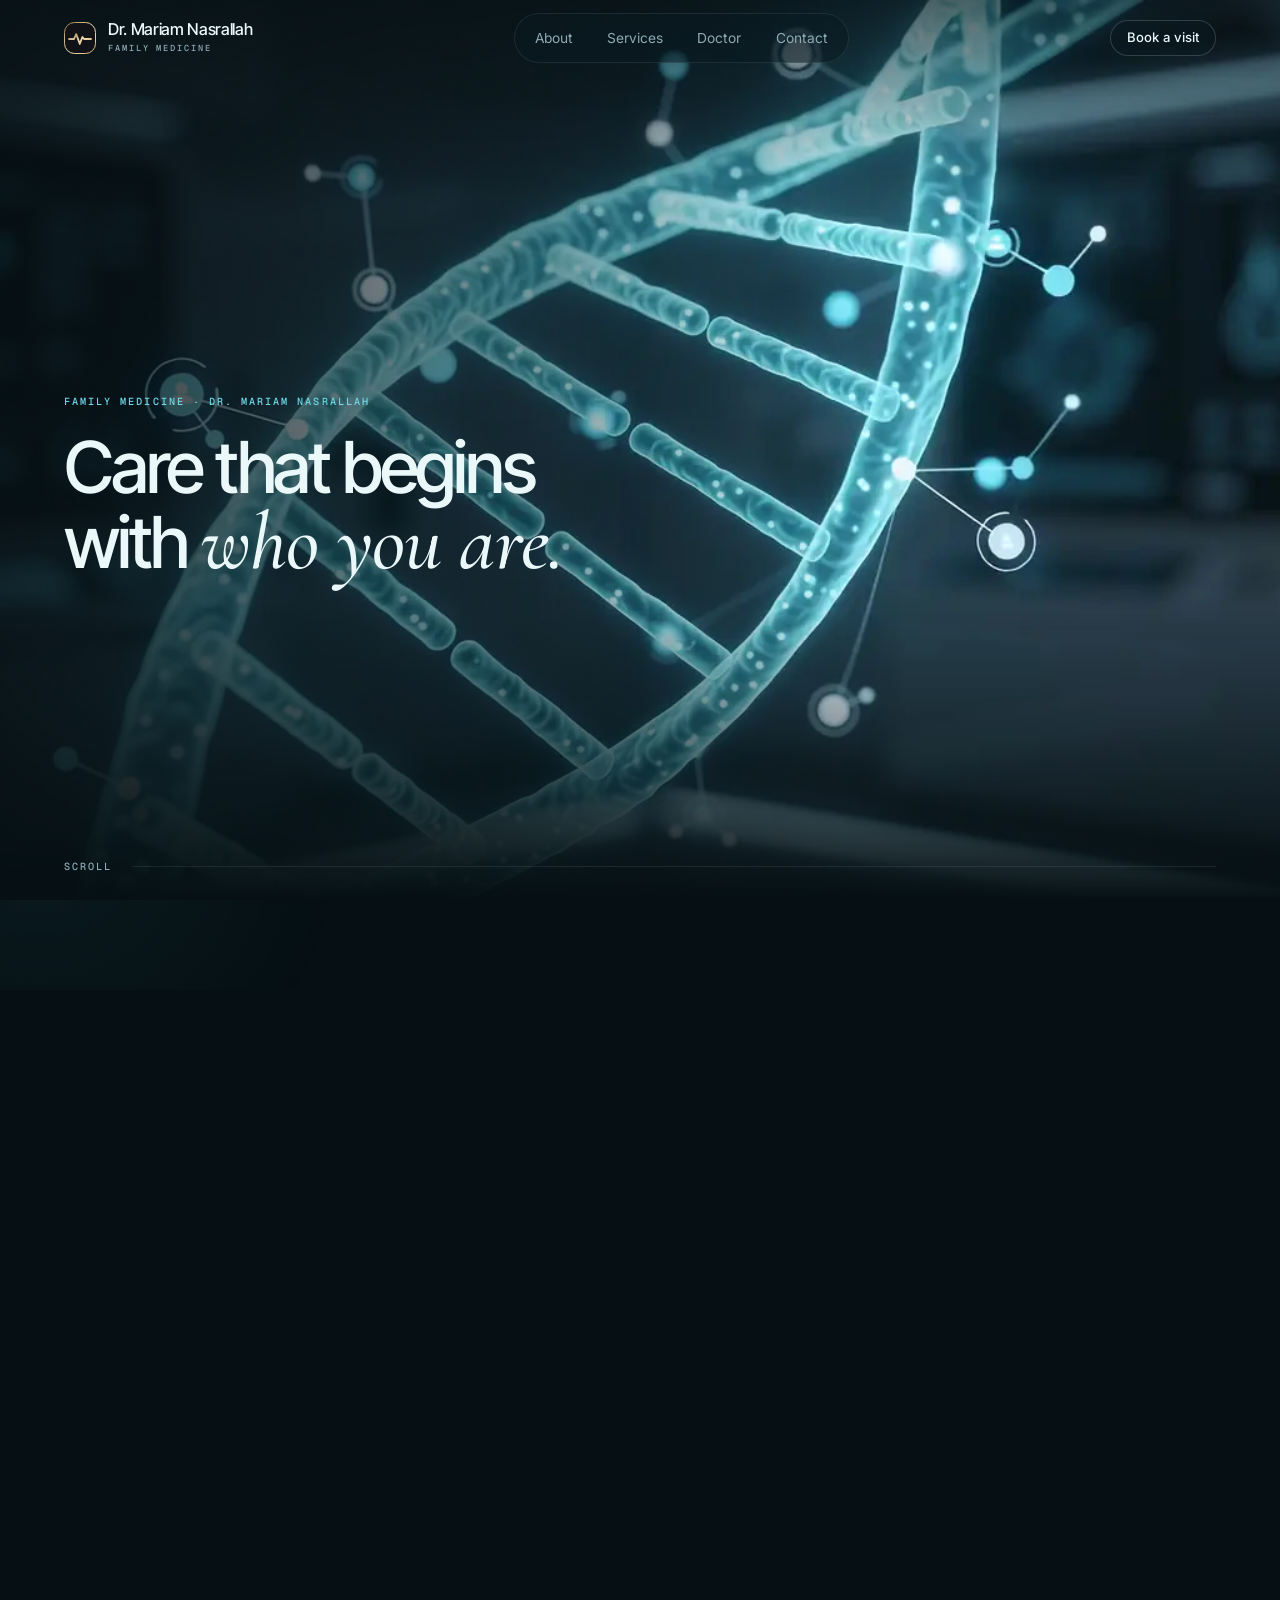
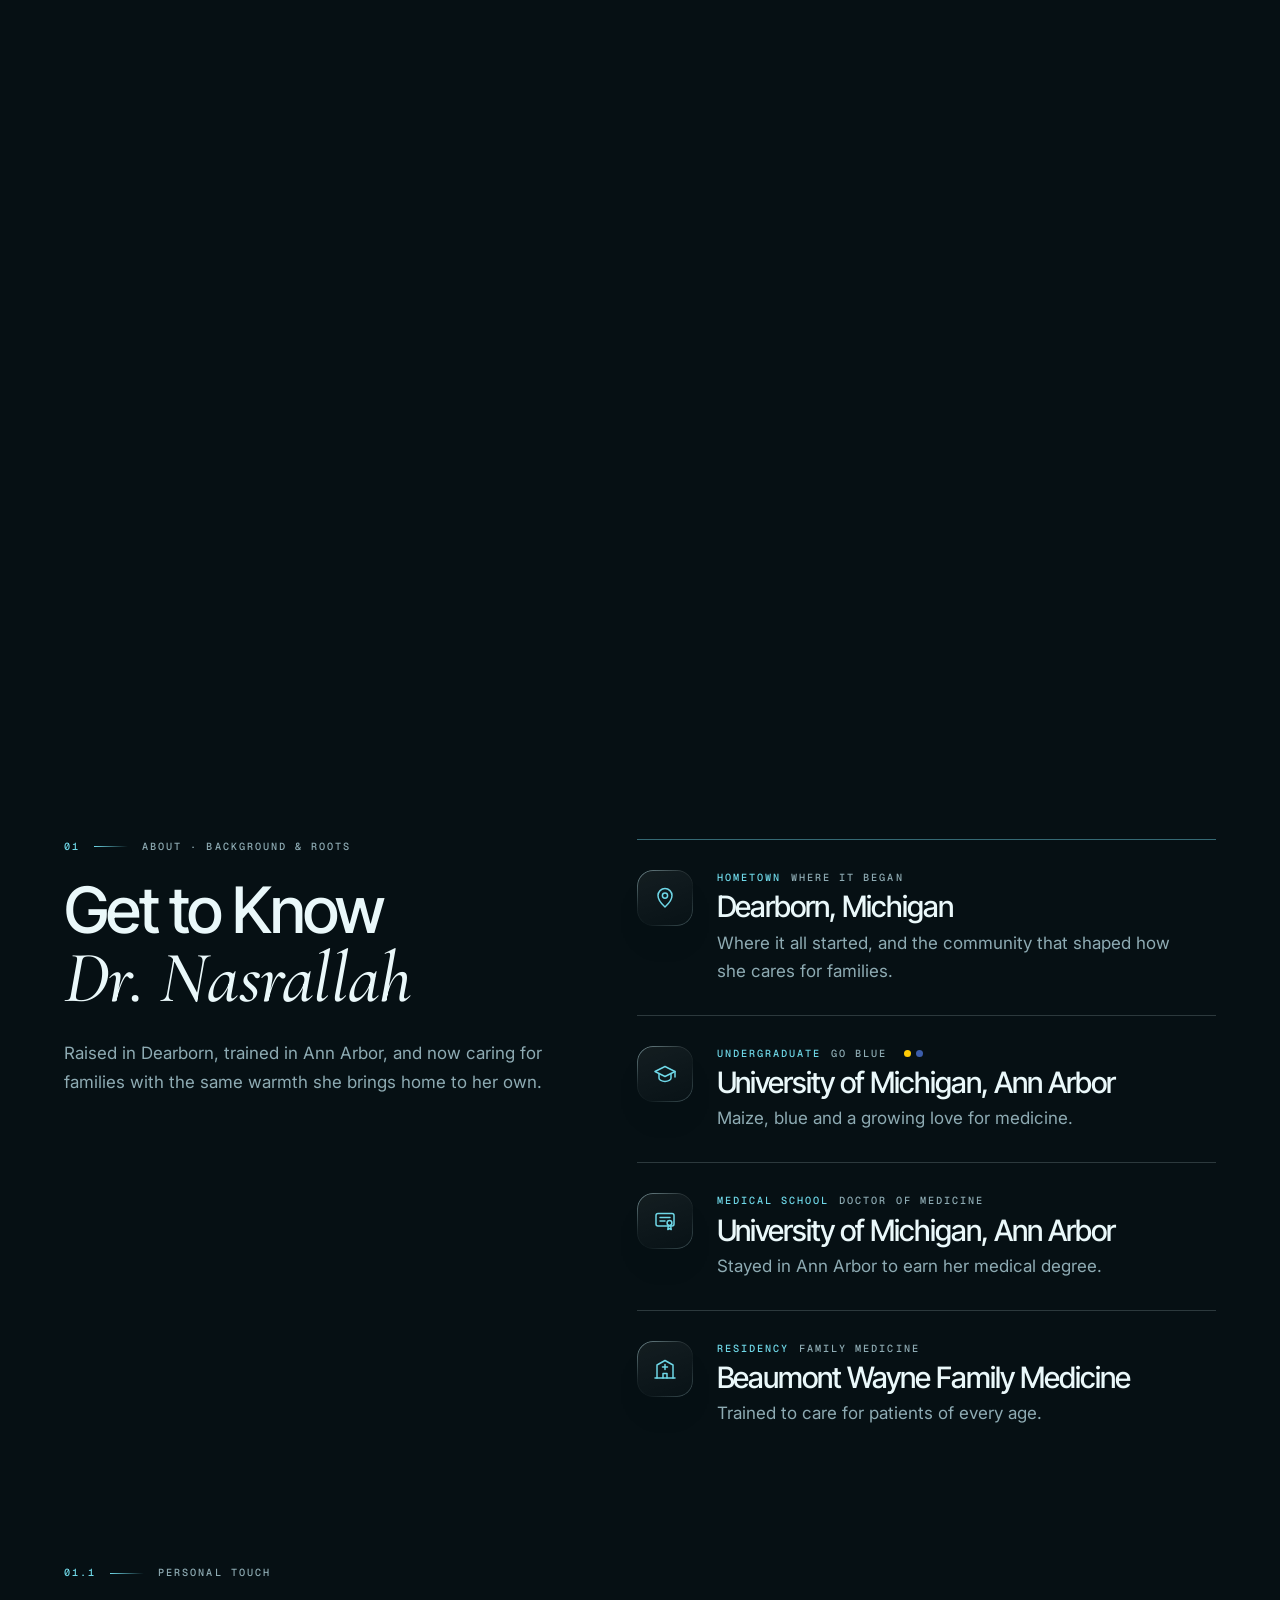
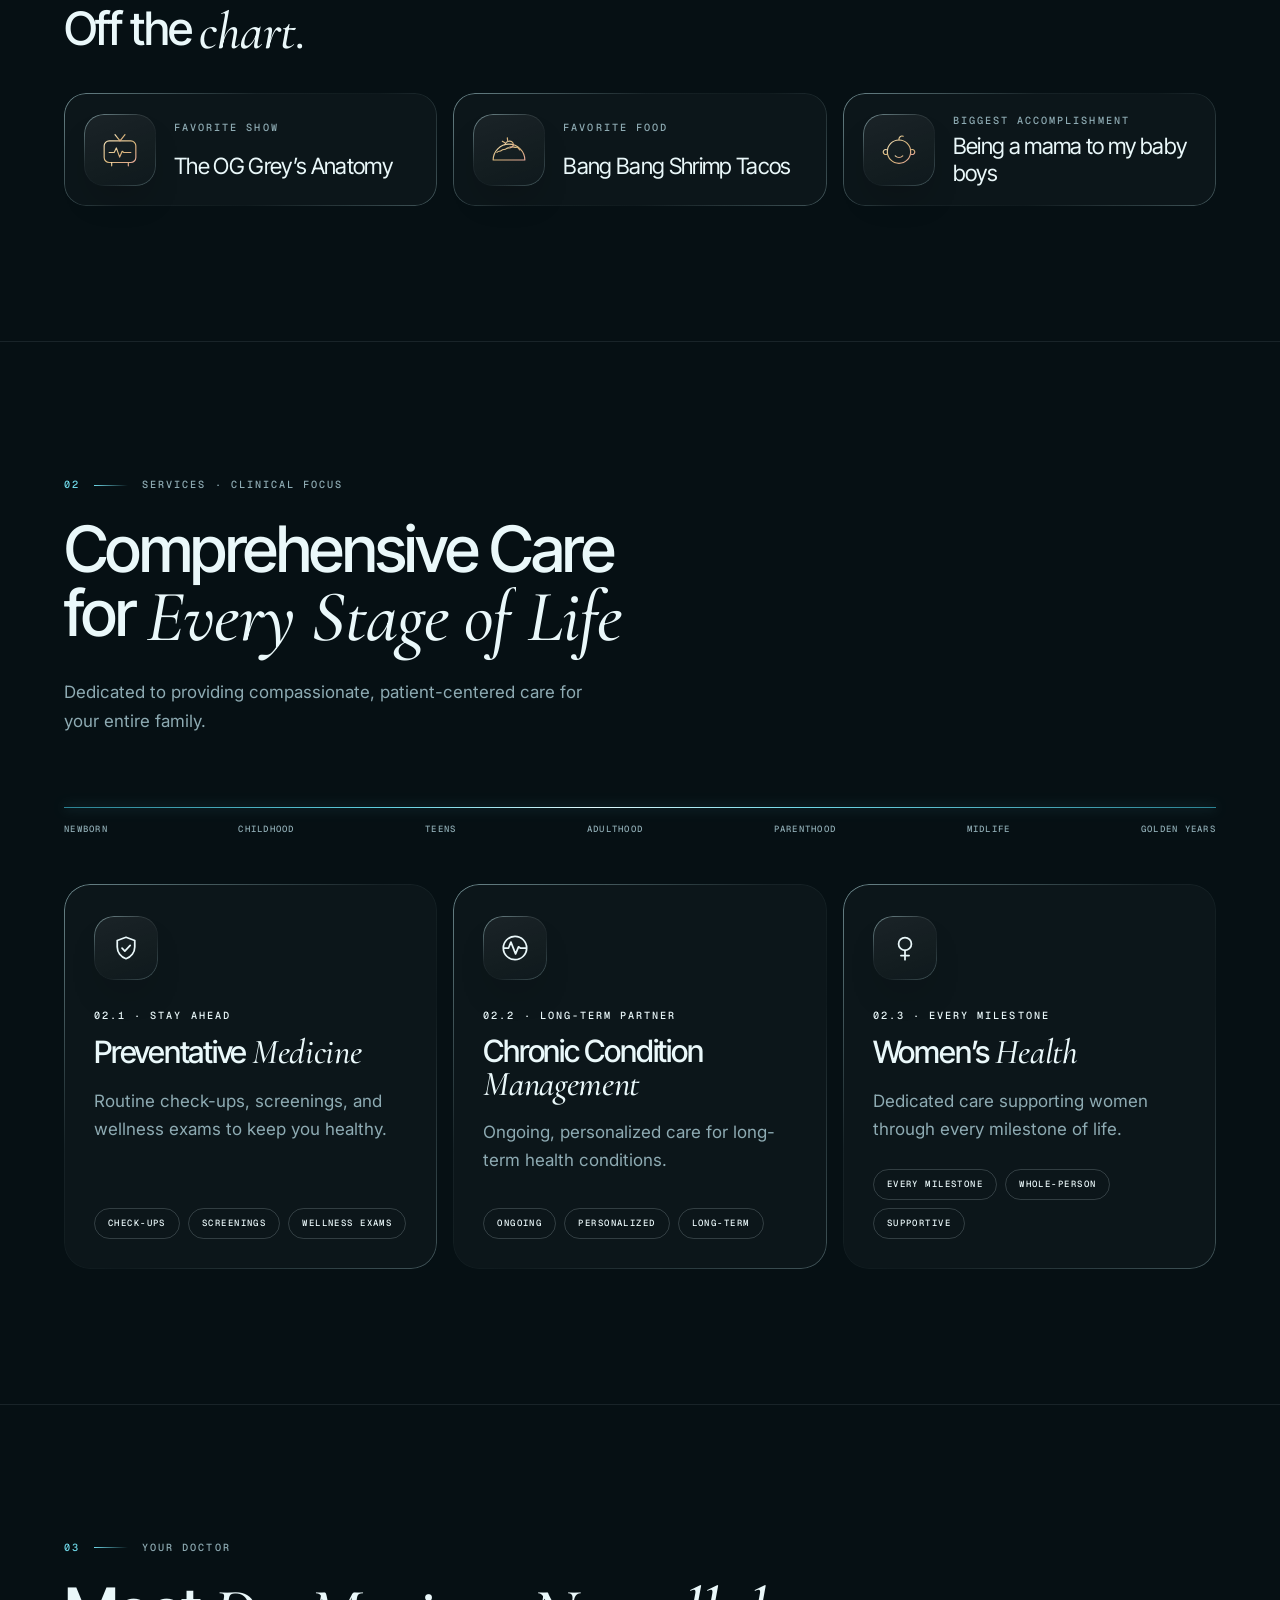
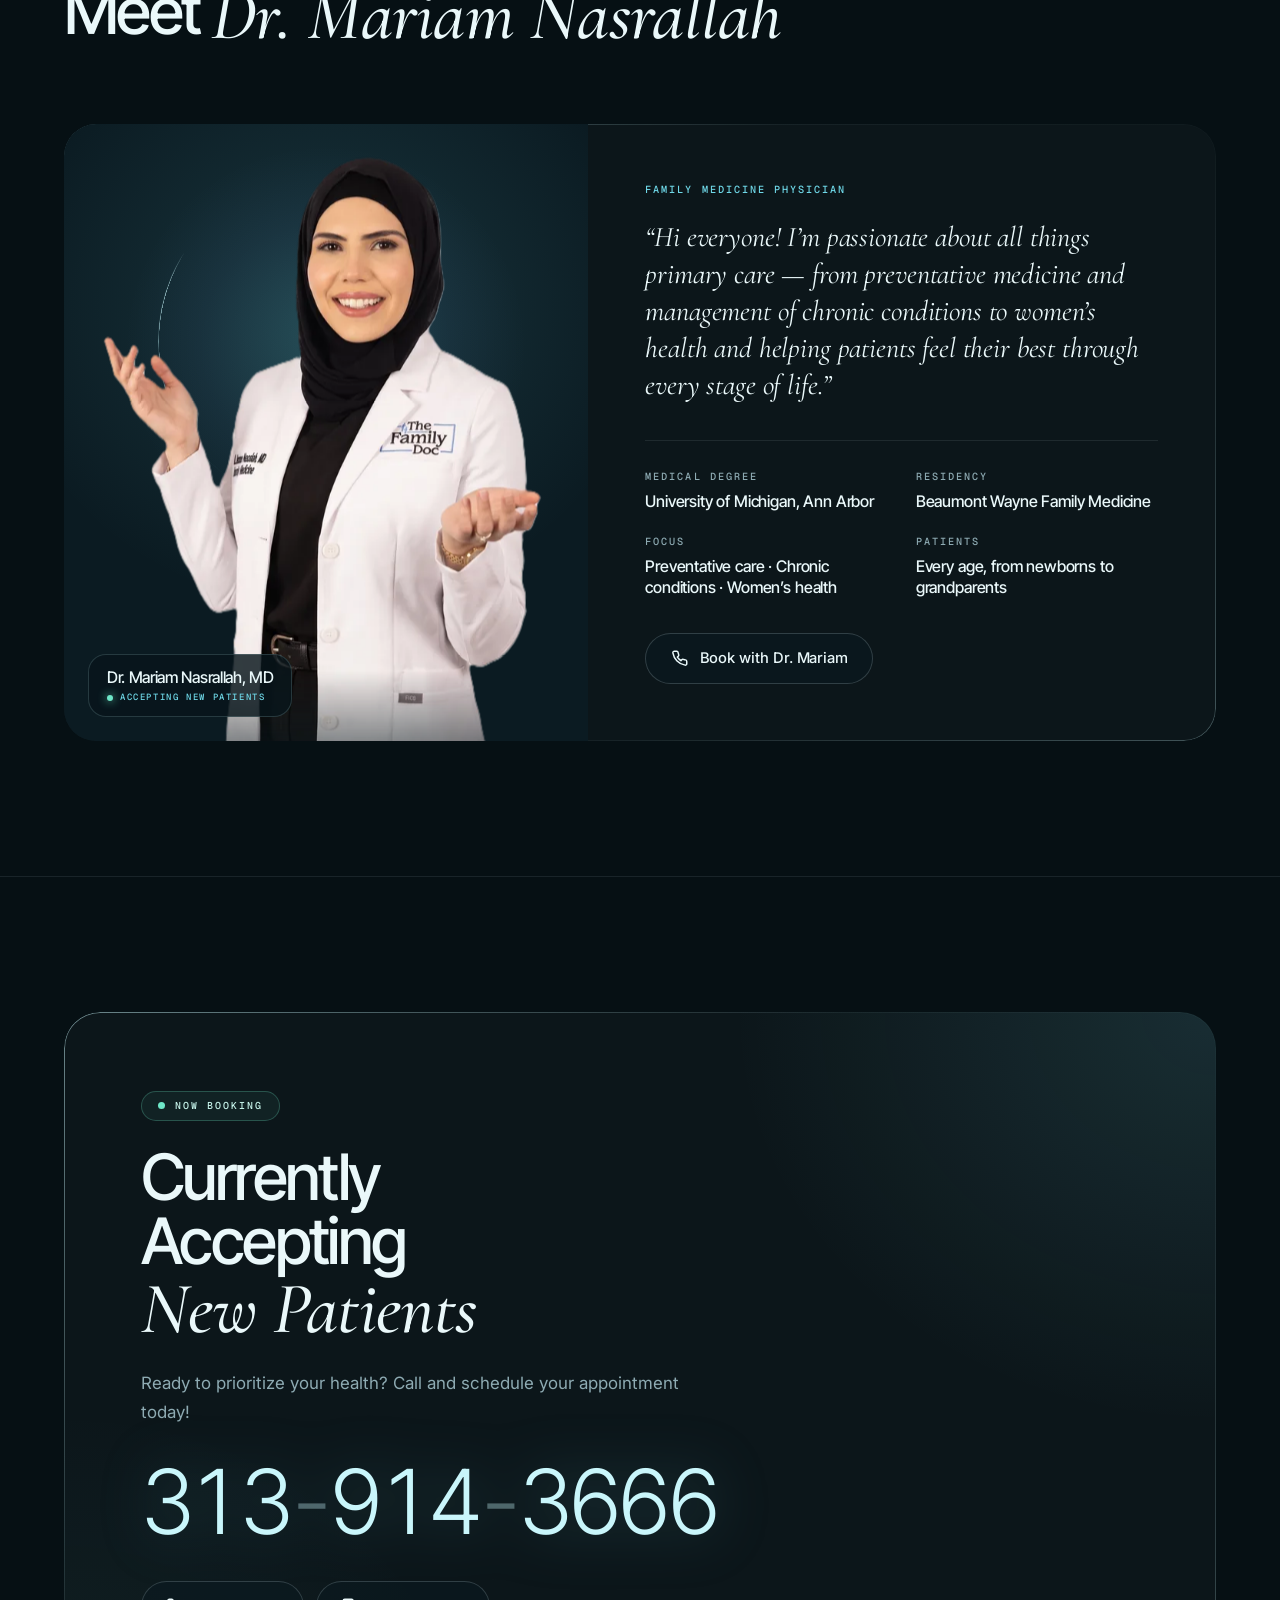
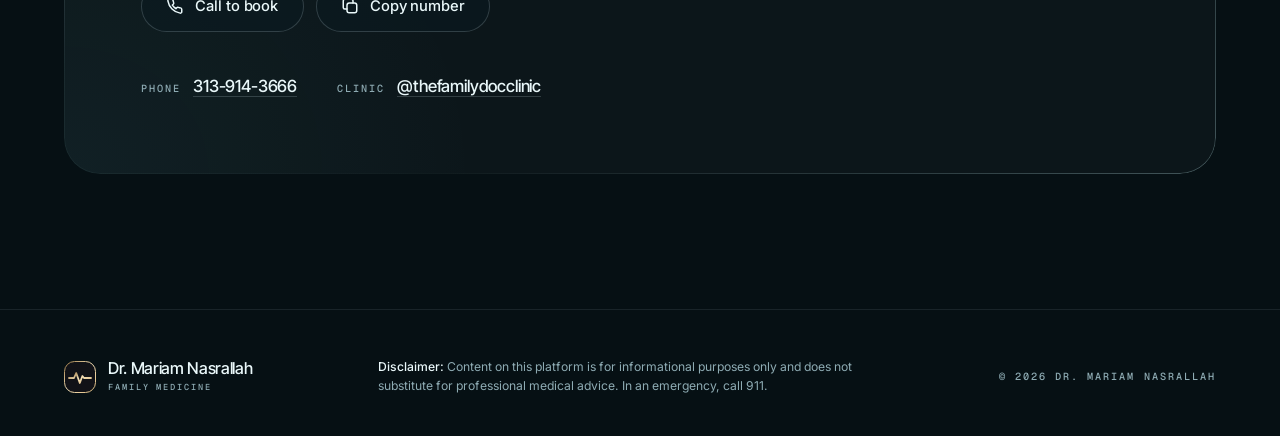
==== commit 56bdd3e9: "Add files via upload" ====
--- a/index.html
+++ b/index.html
@@ -5,7 +5,7 @@
 <meta name="viewport" content="width=device-width, initial-scale=1, viewport-fit=cover">
 <title>Dr. Mariam Nasrallah | Family Medicine</title>
 <meta name="description" content="Dr. Mariam Nasrallah, Family Medicine physician. Preventative medicine, chronic condition management and women's health for every stage of life. Now accepting new patients — call 313-914-3666.">
-<meta name="theme-color" content="#061014">
+<meta name="theme-color" content="#07080B">
 <script>document.documentElement.classList.add("js")</script>
 <meta property="og:type" content="website">
 <meta property="og:title" content="Family Medicine with Dr. Mariam Nasrallah">
@@ -38,7 +38,7 @@
 </head>
 <body>
 
-<svg width="0" height="0" style="position:absolute" aria-hidden="true" focusable="false"><defs><linearGradient id="gIcon" x1="0" y1="0" x2="1" y2="1"><stop offset="0" stop-color="#C9F6FB"/><stop offset=".55" stop-color="#6FD8E8"/><stop offset="1" stop-color="#78AAFF"/></linearGradient><linearGradient id="gAccent" x1="0" y1="0" x2="1" y2="1"><stop offset="0" stop-color="#2C8394"/><stop offset=".5" stop-color="#C9F6FB"/><stop offset="1" stop-color="#6FD8E8"/></linearGradient></defs></svg>
+<svg width="0" height="0" style="position:absolute" aria-hidden="true" focusable="false"><defs><linearGradient id="gWarm" x1="0" y1="0" x2="1" y2="1"><stop offset="0" stop-color="#F3DFB6"/><stop offset=".55" stop-color="#D8B57A"/><stop offset="1" stop-color="#E4A797"/></linearGradient><linearGradient id="gGold" x1="0" y1="0" x2="1" y2="1"><stop offset="0" stop-color="#9E7A45"/><stop offset=".5" stop-color="#F3DFB6"/><stop offset="1" stop-color="#D8B57A"/></linearGradient></defs></svg>
 <div class="atmos" aria-hidden="true"><i></i></div>
 <div class="grain" aria-hidden="true"></div>
 <div class="progress" id="progress" aria-hidden="true"></div>
@@ -46,7 +46,7 @@
 <header class="nav" id="nav">
   <div class="bar">
     <a class="brand" href="#home" aria-label="Dr. Mariam Nasrallah — back to top">
-      <svg viewBox="0 0 32 32" aria-hidden="true"><rect x=".5" y=".5" width="31" height="31" rx="10" fill="#0A1A21" stroke="url(#gAccent)"/><path d="M5 17h5l2.2-5 3.6 10 2.6-7 1.6 2H27" fill="none" stroke="url(#gAccent)" stroke-width="1.8" stroke-linecap="round" stroke-linejoin="round"/></svg>
+      <svg viewBox="0 0 32 32" aria-hidden="true"><rect x=".5" y=".5" width="31" height="31" rx="10" fill="#111217" stroke="url(#gGold)"/><path d="M5 17h5l2.2-5 3.6 10 2.6-7 1.6 2H27" fill="none" stroke="url(#gGold)" stroke-width="1.8" stroke-linecap="round" stroke-linejoin="round"/></svg>
       <span>Dr. Mariam Nasrallah<small>Family Medicine</small></span>
     </a>
     <nav aria-label="Sections">
@@ -57,7 +57,7 @@
         <li><a href="#contact">Contact</a></li>
       </ul>
     </nav>
-    <a class="btn btn-sm btn-primary" href="#contact">Book a visit</a>
+    <a class="btn btn-sm btn-gold" href="#contact">Book a visit</a>
   </div>
 </header>
 
@@ -76,11 +76,11 @@
       <div class="beats">
         <div class="beat">
           <p class="mono">Family Medicine · Dr. Mariam Nasrallah</p>
-          <p class="beat-title">Care that begins with <span class="serif holo">who you are.</span></p>
+          <p class="beat-title">Care that begins with <span class="serif gold">who you are.</span></p>
         </div>
         <div class="beat">
           <p class="mono">Whole-family care</p>
-          <p class="beat-title">Every family is written <span class="serif holo">differently.</span></p>
+          <p class="beat-title">Every family is written <span class="serif gold">differently.</span></p>
         </div>
         <div class="beat beat-main">
           <p class="roles">
@@ -92,10 +92,10 @@
           <h1>
             <span class="t-sm">Welcome to</span>
             <span class="t-xl">Family <span class="serif">Medicine</span></span>
-            <span class="t-md">with <span class="serif holo">Dr. Mariam Nasrallah</span></span>
+            <span class="t-md">with <span class="serif gold">Dr. Mariam Nasrallah</span></span>
           </h1>
           <div class="cta">
-            <a class="btn btn-primary" href="tel:+13139143666">
+            <a class="btn btn-gold" href="tel:+13139143666">
               <svg viewBox="0 0 24 24" fill="none" stroke="currentColor" stroke-width="2" stroke-linecap="round" stroke-linejoin="round" aria-hidden="true"><rect x="3" y="4.5" width="18" height="16" rx="3"/><path d="M3 9.5h18M8 2.5v4M16 2.5v4"/></svg>
               Book an Appointment <span class="sub">313-914-3666</span>
             </a>
@@ -118,7 +118,7 @@
     <div class="wrap about-grid">
       <div class="about-head">
         <div class="kicker" data-r><b>01</b><span class="mono">About · Background &amp; roots</span></div>
-        <h2 class="big" id="about-title" data-split>Get to Know <span class="serif holo">Dr.&nbsp;Nasrallah</span></h2>
+        <h2 class="big" id="about-title" data-split>Get to Know <span class="serif gold">Dr.&nbsp;Nasrallah</span></h2>
         <p class="lede" data-r>Raised in Dearborn, trained in Ann Arbor, and now caring for families with the same warmth she brings home to her own.</p>
       </div>
       <ol class="timeline">
@@ -151,20 +151,20 @@
 
     <div class="wrap facts-wrap">
       <div class="kicker" data-r><b>01.1</b><span class="mono">Personal touch</span></div>
-      <h3 class="mid" data-split>Off the <span class="serif holo">chart.</span></h3>
+      <h3 class="mid" data-split>Off the <span class="serif gold">chart.</span></h3>
       <div class="facts">
         <article class="fact" data-r>
-          <span class="tile"><svg viewBox="0 0 48 48" aria-hidden="true" stroke="url(#gIcon)"><rect x="5" y="13" width="38" height="26" rx="6"/><path d="M18 5.5l6 7.5 6-7.5"/><path d="M11 27h6l2.6-5.5 4 11 3-7 2 1.5H37"/><path d="M14 39v4M34 39v4"/></svg></span>
+          <span class="tile"><svg viewBox="0 0 48 48" aria-hidden="true" stroke="url(#gWarm)"><rect x="5" y="13" width="38" height="26" rx="6"/><path d="M18 5.5l6 7.5 6-7.5"/><path d="M11 27h6l2.6-5.5 4 11 3-7 2 1.5H37"/><path d="M14 39v4M34 39v4"/></svg></span>
           <span class="mono">Favorite show</span>
           <span class="v">The OG Grey’s Anatomy</span>
         </article>
         <article class="fact" data-r>
-          <span class="tile"><svg viewBox="0 0 48 48" aria-hidden="true" stroke="url(#gIcon)"><path d="M5 36a19 19 0 0 1 38 0z"/><path d="M9.5 27c2-2.4 3.6-.6 5.6-2.6s3.8 0 5.8-2 3.8.2 5.8-1.6 4 .6 6 0 3.2 1.8 4.2 3.2"/><path d="M19 17.5c1.2-4.4 7.4-5.6 9.6-2.2 1.8 2.8-.6 6-3.4 4.8"/><path d="M16 13.5l2.6 1.6M22 9.5l.3 3"/></svg></span>
+          <span class="tile"><svg viewBox="0 0 48 48" aria-hidden="true" stroke="url(#gWarm)"><path d="M5 36a19 19 0 0 1 38 0z"/><path d="M9.5 27c2-2.4 3.6-.6 5.6-2.6s3.8 0 5.8-2 3.8.2 5.8-1.6 4 .6 6 0 3.2 1.8 4.2 3.2"/><path d="M19 17.5c1.2-4.4 7.4-5.6 9.6-2.2 1.8 2.8-.6 6-3.4 4.8"/><path d="M16 13.5l2.6 1.6M22 9.5l.3 3"/></svg></span>
           <span class="mono">Favorite food</span>
           <span class="v">Bang Bang Shrimp Tacos</span>
         </article>
         <article class="fact" data-r>
-          <span class="tile"><svg viewBox="0 0 48 48" aria-hidden="true" stroke="url(#gIcon)"><circle cx="24" cy="26" r="14"/><path d="M24 12c-.6-3.4 2.4-5.6 5-4.4"/><path d="M18.5 24.5h.01M29.5 24.5h.01" stroke-width="3"/><path d="M19.5 31c2.6 2.4 6.4 2.4 9 0"/><path d="M8.8 23.5a3 3 0 1 0 .6 5.6M39.2 23.5a3 3 0 1 1-.6 5.6"/></svg></span>
+          <span class="tile"><svg viewBox="0 0 48 48" aria-hidden="true" stroke="url(#gWarm)"><circle cx="24" cy="26" r="14"/><path d="M24 12c-.6-3.4 2.4-5.6 5-4.4"/><path d="M18.5 24.5h.01M29.5 24.5h.01" stroke-width="3"/><path d="M19.5 31c2.6 2.4 6.4 2.4 9 0"/><path d="M8.8 23.5a3 3 0 1 0 .6 5.6M39.2 23.5a3 3 0 1 1-.6 5.6"/></svg></span>
           <span class="mono">Biggest accomplishment</span>
           <span class="v">Being a mama to my baby boys</span>
         </article>
@@ -177,7 +177,7 @@
     <div class="wrap">
       <div class="sec-head">
         <div class="kicker" data-r><b>02</b><span class="mono">Services · Clinical focus</span></div>
-        <h2 class="big" id="services-title" data-split>Comprehensive Care for <span class="serif holo">Every Stage of&nbsp;Life</span></h2>
+        <h2 class="big" id="services-title" data-split>Comprehensive Care for <span class="serif gold">Every Stage of&nbsp;Life</span></h2>
         <p class="lede" data-r>Dedicated to providing compassionate, patient-centered care for your entire family.</p>
       </div>
       <div class="stages" data-r aria-hidden="true">
@@ -185,21 +185,21 @@
         <span>Newborn</span><span>Childhood</span><span>Teens</span><span>Adulthood</span><span>Parenthood</span><span>Midlife</span><span>Golden years</span>
       </div>
       <div class="svc-grid">
-        <article class="svc" data-r style="--c:var(--teal)">
+        <article class="svc" data-r style="--c:var(--sage)">
           <span class="tile"><svg class="ic" viewBox="0 0 24 24" aria-hidden="true"><path d="M12 2.8 4.5 5.6v5.6c0 4.6 3.1 8.6 7.5 10 4.4-1.4 7.5-5.4 7.5-10V5.6z"/><path d="m8.6 12.2 2.4 2.4 4.6-4.8"/></svg></span>
           <span class="mono num">02.1 · Stay ahead</span>
           <h3>Preventative <span class="serif">Medicine</span></h3>
           <p>Routine check-ups, screenings, and wellness exams to keep you healthy.</p>
           <div class="tags"><span>Check-ups</span><span>Screenings</span><span>Wellness exams</span></div>
         </article>
-        <article class="svc" data-r style="--c:var(--sky)">
+        <article class="svc" data-r style="--c:var(--rose)">
           <span class="tile"><svg class="ic" viewBox="0 0 24 24" aria-hidden="true"><path d="M2.5 12h4l2-5 4 10 2.5-6 1.5 1h5"/><circle cx="12" cy="12" r="10"/></svg></span>
           <span class="mono num">02.2 · Long-term partner</span>
           <h3>Chronic Condition <span class="serif">Management</span></h3>
           <p>Ongoing, personalized care for long-term health conditions.</p>
           <div class="tags"><span>Ongoing</span><span>Personalized</span><span>Long-term</span></div>
         </article>
-        <article class="svc" data-r style="--c:var(--accent)">
+        <article class="svc" data-r style="--c:var(--gold)">
           <span class="tile"><svg class="ic" viewBox="0 0 24 24" aria-hidden="true"><circle cx="12" cy="8.5" r="5.5"/><path d="M12 14v8M8.5 18.5h7"/></svg></span>
           <span class="mono num">02.3 · Every milestone</span>
           <h3>Women’s <span class="serif">Health</span></h3>
@@ -216,7 +216,7 @@
     <div class="wrap">
       <div class="sec-head">
         <div class="kicker" data-r><b>03</b><span class="mono">Your doctor</span></div>
-        <h2 class="big" id="doctor-title" data-split>Meet <span class="serif holo">Dr.&nbsp;Mariam Nasrallah</span></h2>
+        <h2 class="big" id="doctor-title" data-split>Meet <span class="serif gold">Dr.&nbsp;Mariam Nasrallah</span></h2>
       </div>
       <article class="doctor-card" data-r>
         <figure class="doctor-photo">
@@ -235,7 +235,7 @@
             <div><dt class="mono">Patients</dt><dd>Every age, from newborns to grandparents</dd></div>
           </dl>
           <div class="cta">
-            <a class="btn btn-primary" href="tel:+13139143666">
+            <a class="btn btn-gold" href="tel:+13139143666">
               <svg viewBox="0 0 24 24" fill="none" stroke="currentColor" stroke-width="2" stroke-linecap="round" stroke-linejoin="round" aria-hidden="true"><path d="M21 16.5v3a2 2 0 0 1-2.2 2A19.8 19.8 0 0 1 2.5 5.2 2 2 0 0 1 4.5 3h3a2 2 0 0 1 2 1.7c.1 1 .4 1.9.7 2.8a2 2 0 0 1-.5 2.1L8.5 10.8a16 16 0 0 0 4.7 4.7l1.2-1.2a2 2 0 0 1 2.1-.5c.9.3 1.8.6 2.8.7a2 2 0 0 1 1.7 2z"/></svg>
               Book with Dr. Mariam
             </a>
@@ -250,11 +250,11 @@
     <div class="wrap">
       <div class="book-card">
         <span class="status" data-r><i></i>Now booking</span>
-        <h2 class="big" id="contact-title" data-split>Currently Accepting <span class="serif holo">New Patients</span></h2>
+        <h2 class="big" id="contact-title" data-split>Currently Accepting <span class="serif gold">New Patients</span></h2>
         <p class="lede" data-r>Ready to prioritize your health? Call and schedule your appointment today!</p>
         <div data-r><div class="odo" id="odo" data-number="313-914-3666" aria-label="313-914-3666">313-914-3666</div></div>
         <div class="cta" data-r>
-          <a class="btn btn-primary" href="tel:+13139143666">
+          <a class="btn btn-gold" href="tel:+13139143666">
             <svg viewBox="0 0 24 24" fill="none" stroke="currentColor" stroke-width="2" stroke-linecap="round" stroke-linejoin="round" aria-hidden="true"><path d="M21 16.5v3a2 2 0 0 1-2.2 2A19.8 19.8 0 0 1 2.5 5.2 2 2 0 0 1 4.5 3h3a2 2 0 0 1 2 1.7c.1 1 .4 1.9.7 2.8a2 2 0 0 1-.5 2.1L8.5 10.8a16 16 0 0 0 4.7 4.7l1.2-1.2a2 2 0 0 1 2.1-.5c.9.3 1.8.6 2.8.7a2 2 0 0 1 1.7 2z"/></svg>
             Call to book
           </a>
@@ -275,7 +275,7 @@
 
 <footer class="foot">
   <div class="wrap foot-in">
-    <a class="brand" href="#home"><svg viewBox="0 0 32 32" aria-hidden="true"><rect x=".5" y=".5" width="31" height="31" rx="10" fill="#0A1A21" stroke="url(#gAccent)"/><path d="M5 17h5l2.2-5 3.6 10 2.6-7 1.6 2H27" fill="none" stroke="url(#gAccent)" stroke-width="1.8" stroke-linecap="round" stroke-linejoin="round"/></svg><span>Dr. Mariam Nasrallah<small>Family Medicine</small></span></a>
+    <a class="brand" href="#home"><svg viewBox="0 0 32 32" aria-hidden="true"><rect x=".5" y=".5" width="31" height="31" rx="10" fill="#111217" stroke="url(#gGold)"/><path d="M5 17h5l2.2-5 3.6 10 2.6-7 1.6 2H27" fill="none" stroke="url(#gGold)" stroke-width="1.8" stroke-linecap="round" stroke-linejoin="round"/></svg><span>Dr. Mariam Nasrallah<small>Family Medicine</small></span></a>
     <p class="disclaimer"><strong>Disclaimer:</strong> Content on this platform is for informational purposes only and does not substitute for professional medical advice. In an emergency, call 911.</p>
     <p class="mono">© <span id="yr">2026</span> Dr. Mariam Nasrallah</p>
   </div>
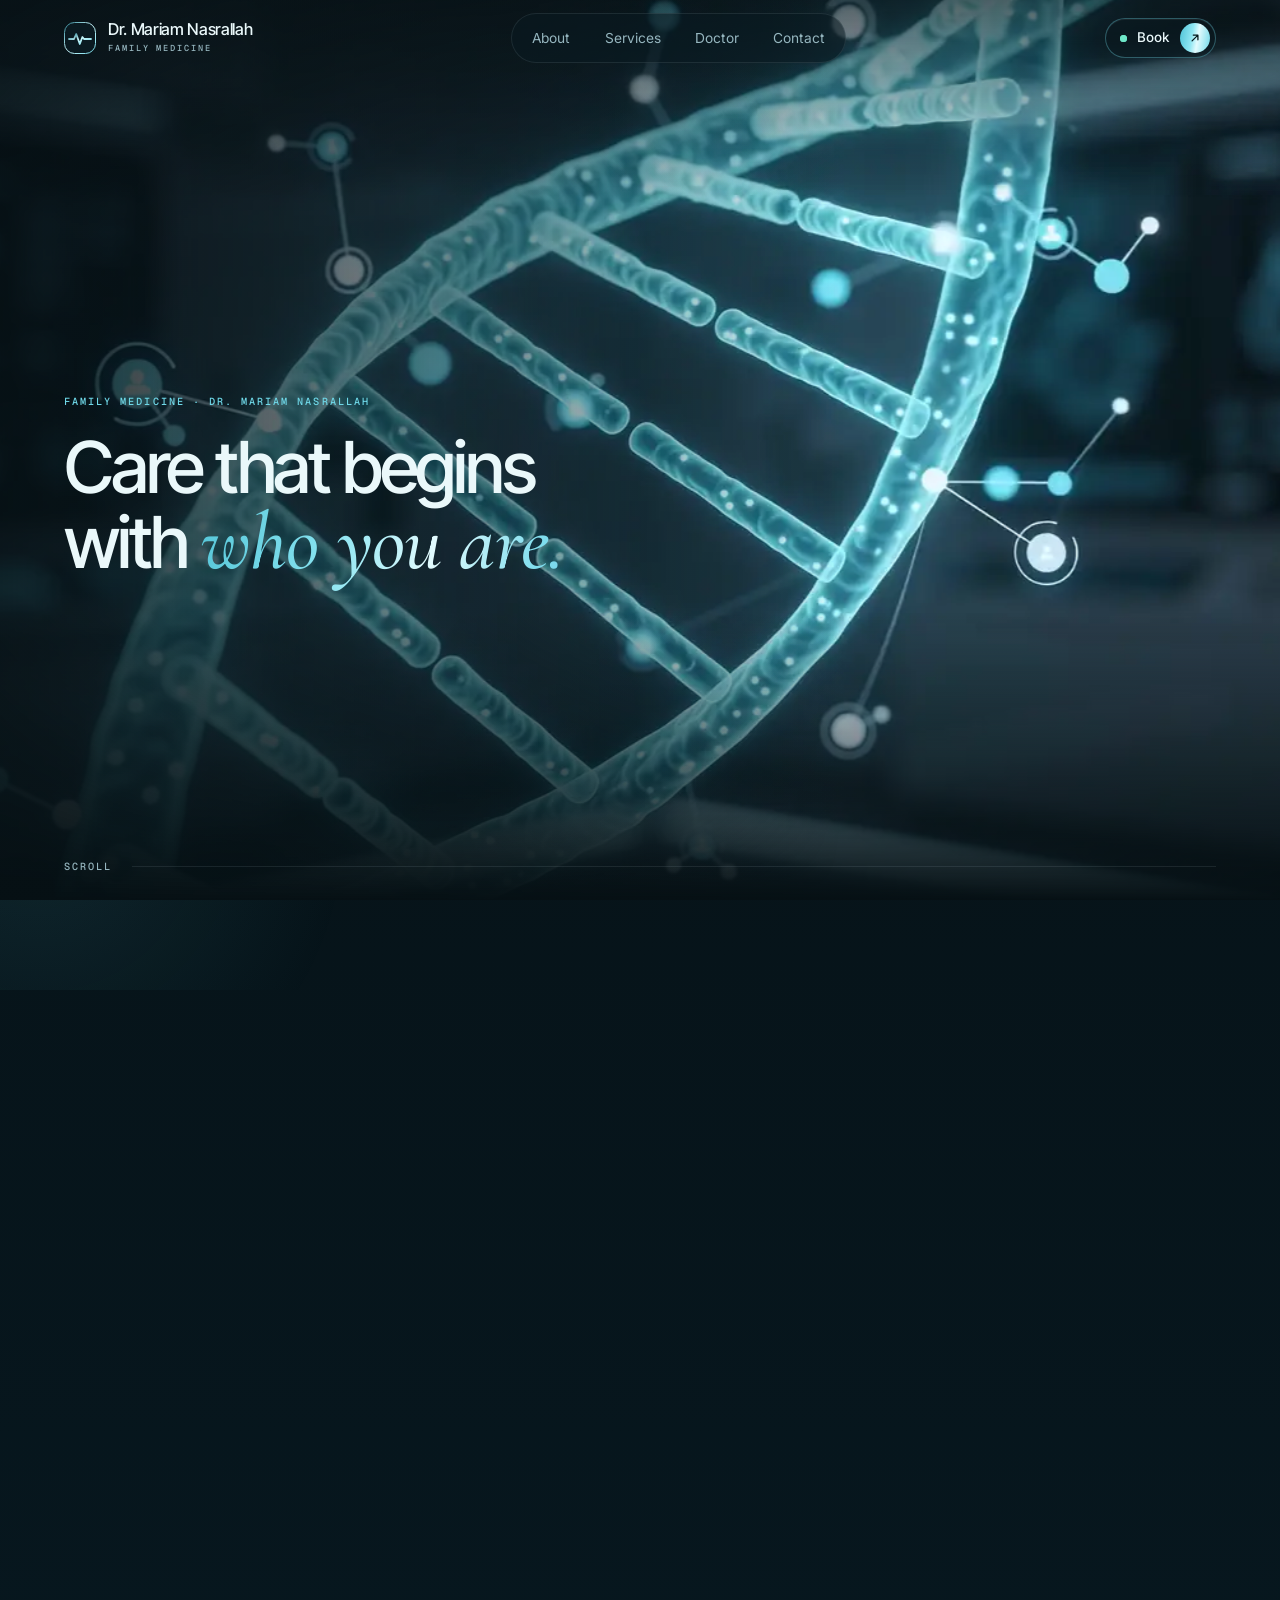
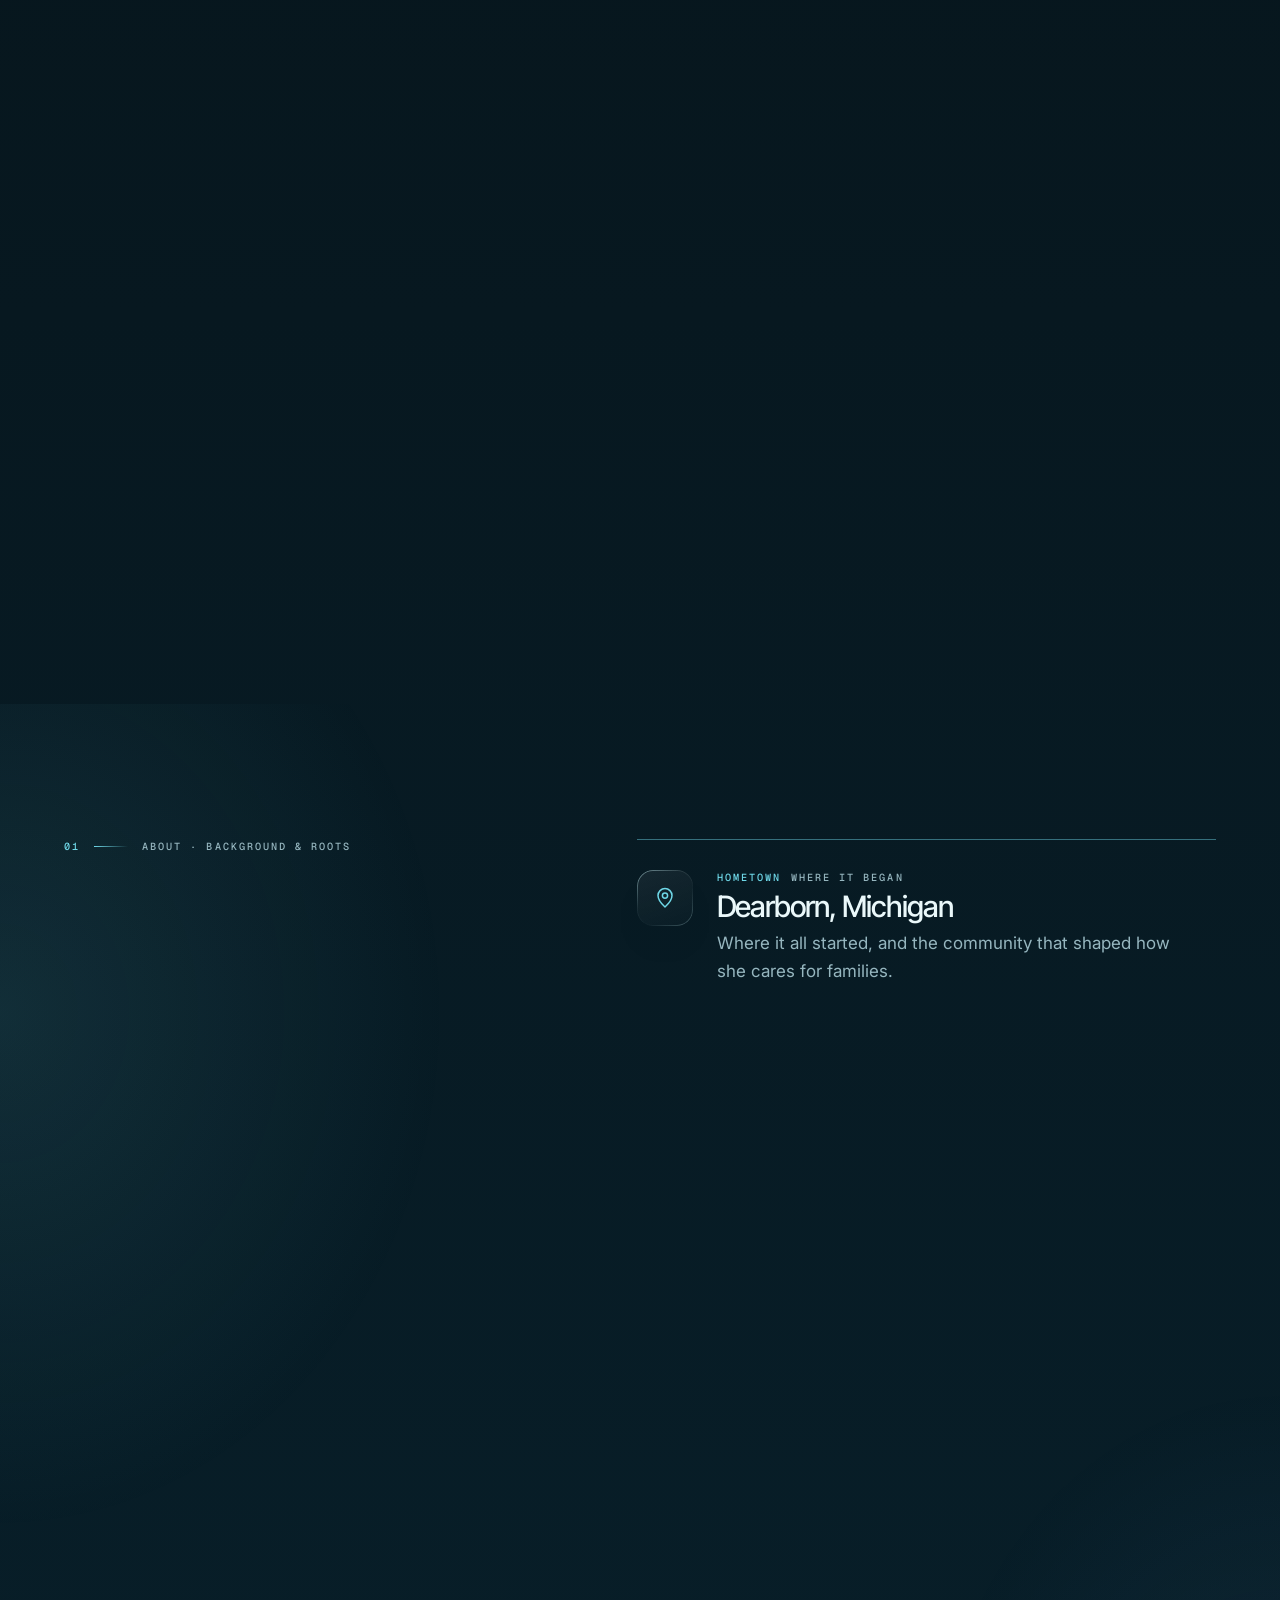
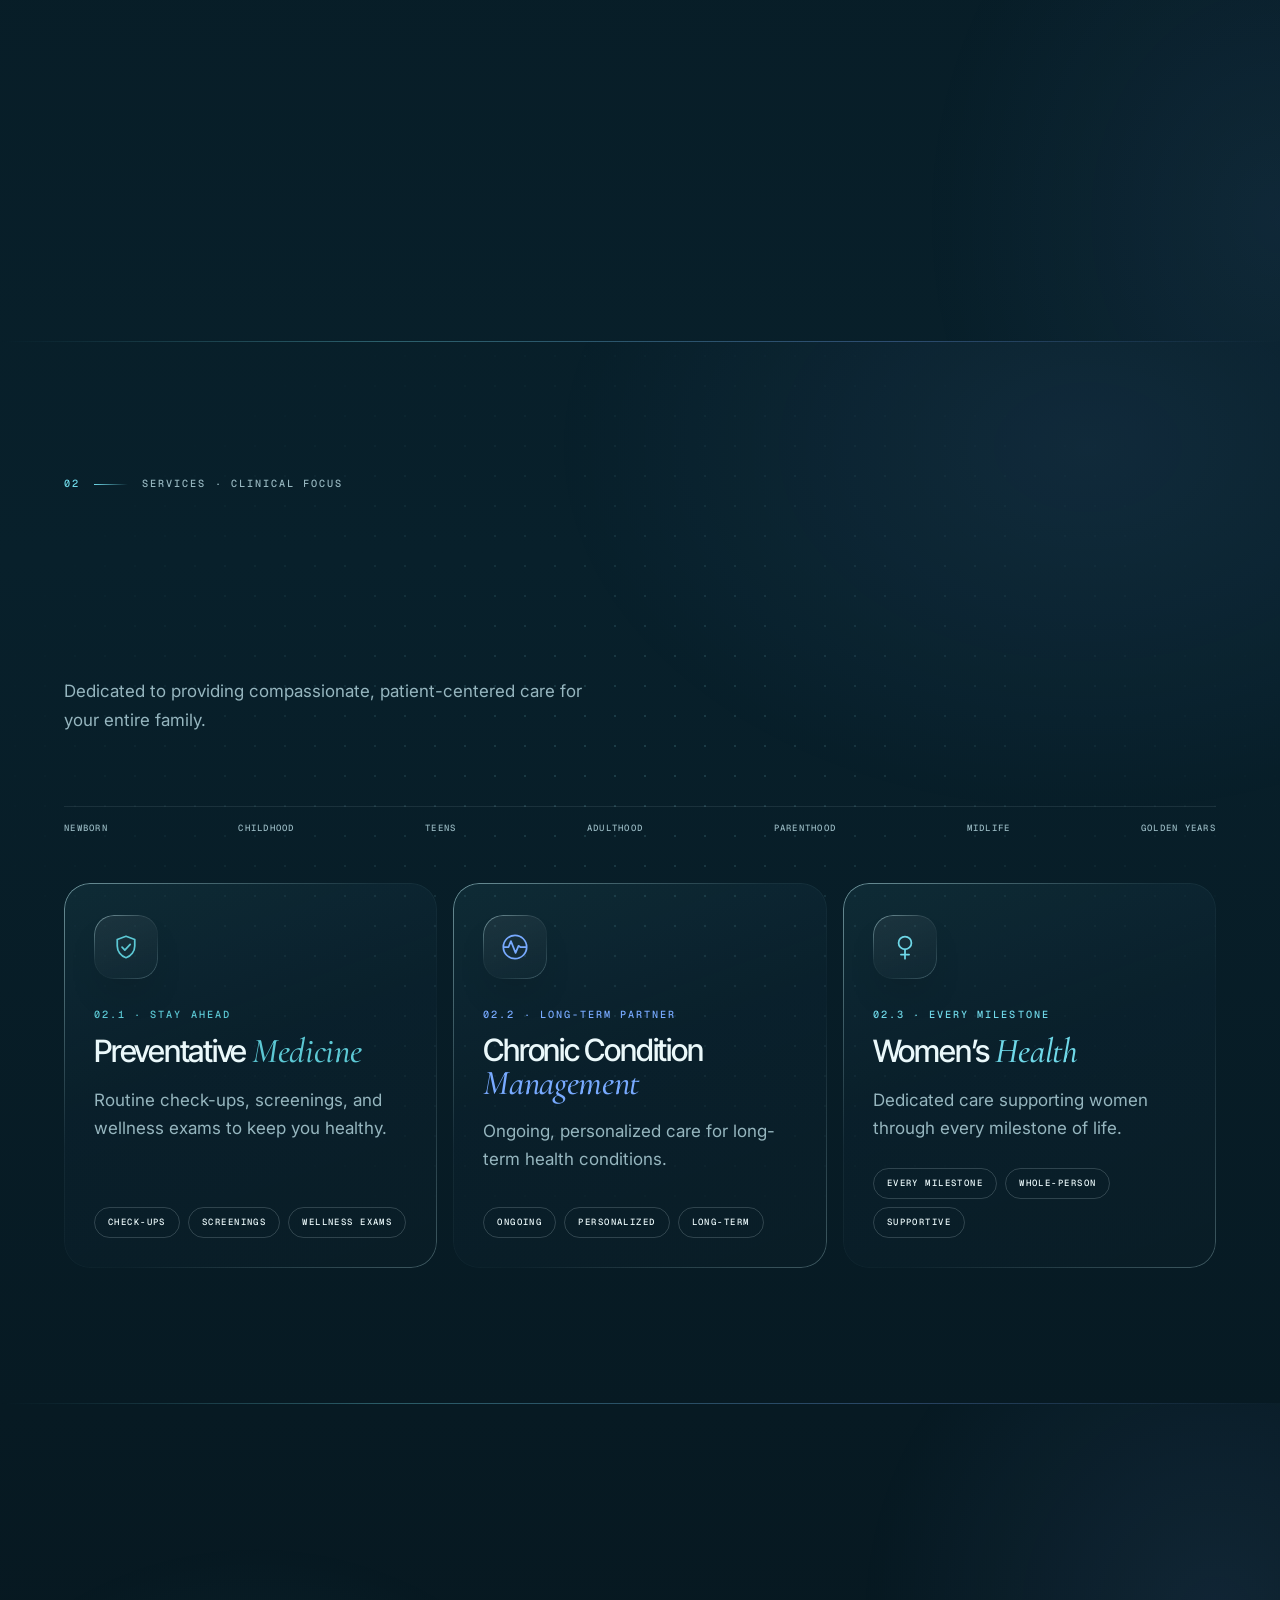
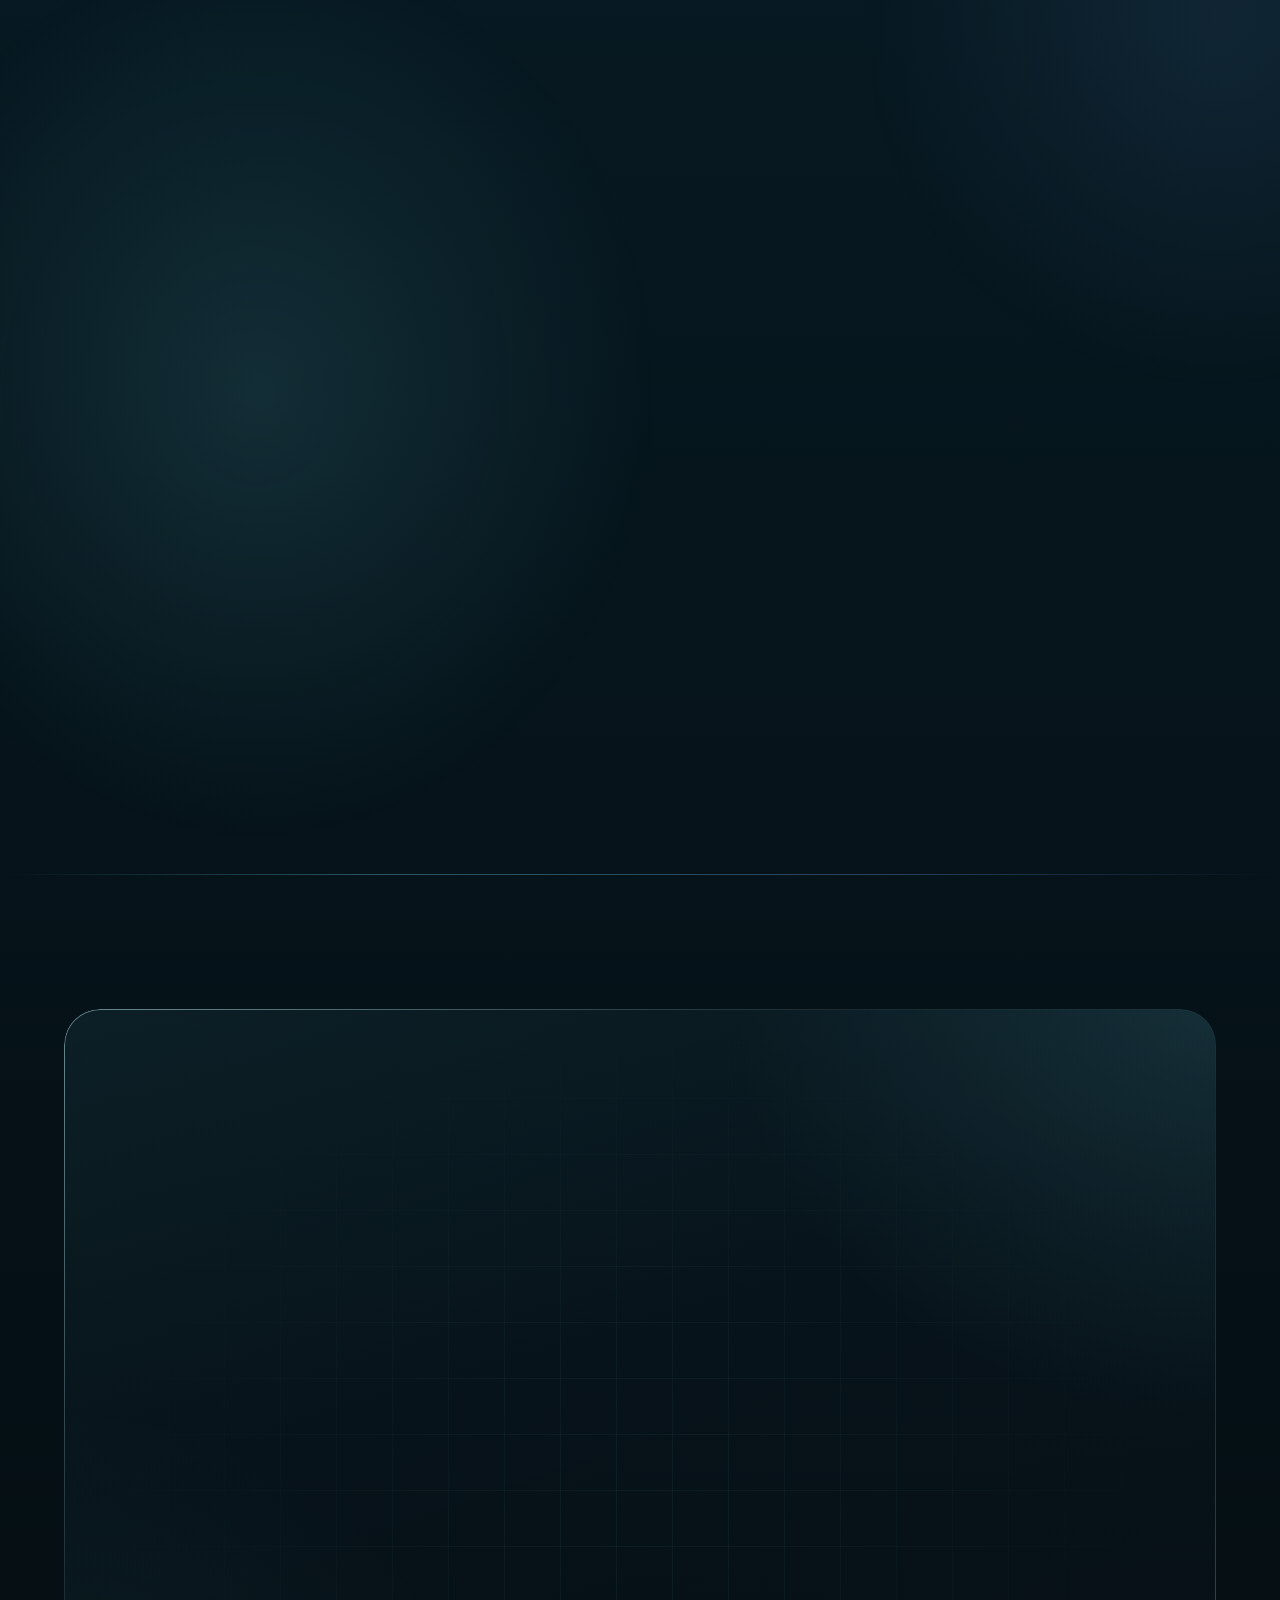
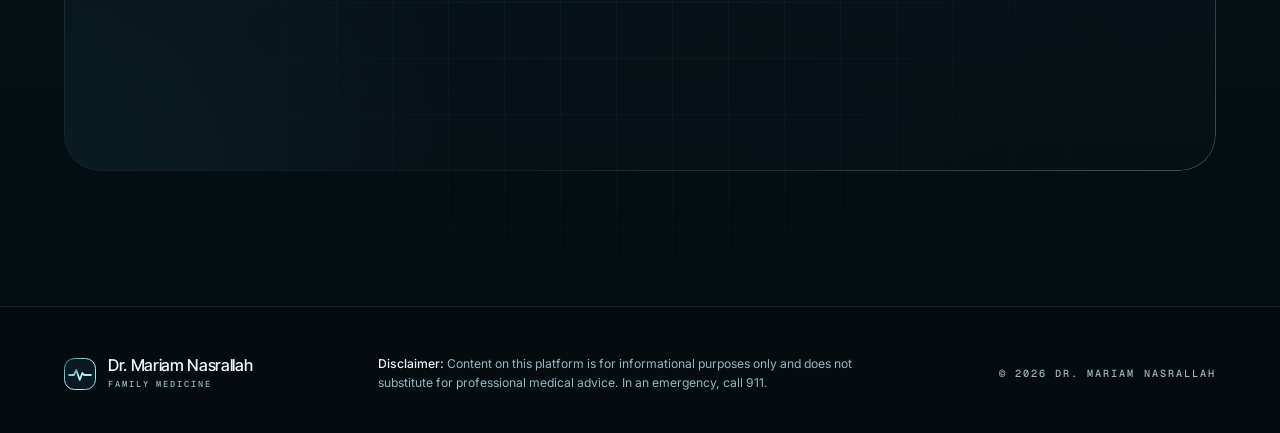
==== commit 27f2412a: "Idle hero drift, compact nav Book button, layered section backgrounds - Hero: the helix keeps turnin" ====
--- a/index.html
+++ b/index.html
@@ -5,7 +5,7 @@
 <meta name="viewport" content="width=device-width, initial-scale=1, viewport-fit=cover">
 <title>Dr. Mariam Nasrallah | Family Medicine</title>
 <meta name="description" content="Dr. Mariam Nasrallah, Family Medicine physician. Preventative medicine, chronic condition management and women's health for every stage of life. Now accepting new patients — call 313-914-3666.">
-<meta name="theme-color" content="#07080B">
+<meta name="theme-color" content="#061014">
 <script>document.documentElement.classList.add("js")</script>
 <meta property="og:type" content="website">
 <meta property="og:title" content="Family Medicine with Dr. Mariam Nasrallah">
@@ -38,7 +38,7 @@
 </head>
 <body>
 
-<svg width="0" height="0" style="position:absolute" aria-hidden="true" focusable="false"><defs><linearGradient id="gWarm" x1="0" y1="0" x2="1" y2="1"><stop offset="0" stop-color="#F3DFB6"/><stop offset=".55" stop-color="#D8B57A"/><stop offset="1" stop-color="#E4A797"/></linearGradient><linearGradient id="gGold" x1="0" y1="0" x2="1" y2="1"><stop offset="0" stop-color="#9E7A45"/><stop offset=".5" stop-color="#F3DFB6"/><stop offset="1" stop-color="#D8B57A"/></linearGradient></defs></svg>
+<svg width="0" height="0" style="position:absolute" aria-hidden="true" focusable="false"><defs><linearGradient id="gIcon" x1="0" y1="0" x2="1" y2="1"><stop offset="0" stop-color="#C9F6FB"/><stop offset=".55" stop-color="#6FD8E8"/><stop offset="1" stop-color="#78AAFF"/></linearGradient><linearGradient id="gAccent" x1="0" y1="0" x2="1" y2="1"><stop offset="0" stop-color="#2C8394"/><stop offset=".5" stop-color="#C9F6FB"/><stop offset="1" stop-color="#6FD8E8"/></linearGradient></defs></svg>
 <div class="atmos" aria-hidden="true"><i></i></div>
 <div class="grain" aria-hidden="true"></div>
 <div class="progress" id="progress" aria-hidden="true"></div>
@@ -46,7 +46,7 @@
 <header class="nav" id="nav">
   <div class="bar">
     <a class="brand" href="#home" aria-label="Dr. Mariam Nasrallah — back to top">
-      <svg viewBox="0 0 32 32" aria-hidden="true"><rect x=".5" y=".5" width="31" height="31" rx="10" fill="#111217" stroke="url(#gGold)"/><path d="M5 17h5l2.2-5 3.6 10 2.6-7 1.6 2H27" fill="none" stroke="url(#gGold)" stroke-width="1.8" stroke-linecap="round" stroke-linejoin="round"/></svg>
+      <svg viewBox="0 0 32 32" aria-hidden="true"><rect x=".5" y=".5" width="31" height="31" rx="10" fill="#0A1A21" stroke="url(#gAccent)"/><path d="M5 17h5l2.2-5 3.6 10 2.6-7 1.6 2H27" fill="none" stroke="url(#gAccent)" stroke-width="1.8" stroke-linecap="round" stroke-linejoin="round"/></svg>
       <span>Dr. Mariam Nasrallah<small>Family Medicine</small></span>
     </a>
     <nav aria-label="Sections">
@@ -57,7 +57,11 @@
         <li><a href="#contact">Contact</a></li>
       </ul>
     </nav>
-    <a class="btn btn-sm btn-gold" href="#contact">Book a visit</a>
+    <a class="nav-book" href="#contact" aria-label="Book a visit">
+      <span class="nb-dot" aria-hidden="true"></span>
+      <span class="nb-txt">Book</span>
+      <span class="nb-ic" aria-hidden="true"><svg viewBox="0 0 24 24" fill="none" stroke="currentColor" stroke-width="2.2" stroke-linecap="round" stroke-linejoin="round"><path d="M7 17 17 7M9 7h8v8"/></svg></span>
+    </a>
   </div>
 </header>
 
@@ -76,11 +80,11 @@
       <div class="beats">
         <div class="beat">
           <p class="mono">Family Medicine · Dr. Mariam Nasrallah</p>
-          <p class="beat-title">Care that begins with <span class="serif gold">who you are.</span></p>
+          <p class="beat-title">Care that begins with <span class="serif holo">who you are.</span></p>
         </div>
         <div class="beat">
           <p class="mono">Whole-family care</p>
-          <p class="beat-title">Every family is written <span class="serif gold">differently.</span></p>
+          <p class="beat-title">Every family is written <span class="serif holo">differently.</span></p>
         </div>
         <div class="beat beat-main">
           <p class="roles">
@@ -92,10 +96,10 @@
           <h1>
             <span class="t-sm">Welcome to</span>
             <span class="t-xl">Family <span class="serif">Medicine</span></span>
-            <span class="t-md">with <span class="serif gold">Dr. Mariam Nasrallah</span></span>
+            <span class="t-md">with <span class="serif holo">Dr. Mariam Nasrallah</span></span>
           </h1>
           <div class="cta">
-            <a class="btn btn-gold" href="tel:+13139143666">
+            <a class="btn btn-primary" href="tel:+13139143666">
               <svg viewBox="0 0 24 24" fill="none" stroke="currentColor" stroke-width="2" stroke-linecap="round" stroke-linejoin="round" aria-hidden="true"><rect x="3" y="4.5" width="18" height="16" rx="3"/><path d="M3 9.5h18M8 2.5v4M16 2.5v4"/></svg>
               Book an Appointment <span class="sub">313-914-3666</span>
             </a>
@@ -118,7 +122,7 @@
     <div class="wrap about-grid">
       <div class="about-head">
         <div class="kicker" data-r><b>01</b><span class="mono">About · Background &amp; roots</span></div>
-        <h2 class="big" id="about-title" data-split>Get to Know <span class="serif gold">Dr.&nbsp;Nasrallah</span></h2>
+        <h2 class="big" id="about-title" data-split>Get to Know <span class="serif holo">Dr.&nbsp;Nasrallah</span></h2>
         <p class="lede" data-r>Raised in Dearborn, trained in Ann Arbor, and now caring for families with the same warmth she brings home to her own.</p>
       </div>
       <ol class="timeline">
@@ -151,20 +155,20 @@
 
     <div class="wrap facts-wrap">
       <div class="kicker" data-r><b>01.1</b><span class="mono">Personal touch</span></div>
-      <h3 class="mid" data-split>Off the <span class="serif gold">chart.</span></h3>
+      <h3 class="mid" data-split>Off the <span class="serif holo">chart.</span></h3>
       <div class="facts">
         <article class="fact" data-r>
-          <span class="tile"><svg viewBox="0 0 48 48" aria-hidden="true" stroke="url(#gWarm)"><rect x="5" y="13" width="38" height="26" rx="6"/><path d="M18 5.5l6 7.5 6-7.5"/><path d="M11 27h6l2.6-5.5 4 11 3-7 2 1.5H37"/><path d="M14 39v4M34 39v4"/></svg></span>
+          <span class="tile"><svg viewBox="0 0 48 48" aria-hidden="true" stroke="url(#gIcon)"><rect x="5" y="13" width="38" height="26" rx="6"/><path d="M18 5.5l6 7.5 6-7.5"/><path d="M11 27h6l2.6-5.5 4 11 3-7 2 1.5H37"/><path d="M14 39v4M34 39v4"/></svg></span>
           <span class="mono">Favorite show</span>
           <span class="v">The OG Grey’s Anatomy</span>
         </article>
         <article class="fact" data-r>
-          <span class="tile"><svg viewBox="0 0 48 48" aria-hidden="true" stroke="url(#gWarm)"><path d="M5 36a19 19 0 0 1 38 0z"/><path d="M9.5 27c2-2.4 3.6-.6 5.6-2.6s3.8 0 5.8-2 3.8.2 5.8-1.6 4 .6 6 0 3.2 1.8 4.2 3.2"/><path d="M19 17.5c1.2-4.4 7.4-5.6 9.6-2.2 1.8 2.8-.6 6-3.4 4.8"/><path d="M16 13.5l2.6 1.6M22 9.5l.3 3"/></svg></span>
+          <span class="tile"><svg viewBox="0 0 48 48" aria-hidden="true" stroke="url(#gIcon)"><path d="M5 36a19 19 0 0 1 38 0z"/><path d="M9.5 27c2-2.4 3.6-.6 5.6-2.6s3.8 0 5.8-2 3.8.2 5.8-1.6 4 .6 6 0 3.2 1.8 4.2 3.2"/><path d="M19 17.5c1.2-4.4 7.4-5.6 9.6-2.2 1.8 2.8-.6 6-3.4 4.8"/><path d="M16 13.5l2.6 1.6M22 9.5l.3 3"/></svg></span>
           <span class="mono">Favorite food</span>
           <span class="v">Bang Bang Shrimp Tacos</span>
         </article>
         <article class="fact" data-r>
-          <span class="tile"><svg viewBox="0 0 48 48" aria-hidden="true" stroke="url(#gWarm)"><circle cx="24" cy="26" r="14"/><path d="M24 12c-.6-3.4 2.4-5.6 5-4.4"/><path d="M18.5 24.5h.01M29.5 24.5h.01" stroke-width="3"/><path d="M19.5 31c2.6 2.4 6.4 2.4 9 0"/><path d="M8.8 23.5a3 3 0 1 0 .6 5.6M39.2 23.5a3 3 0 1 1-.6 5.6"/></svg></span>
+          <span class="tile"><svg viewBox="0 0 48 48" aria-hidden="true" stroke="url(#gIcon)"><circle cx="24" cy="26" r="14"/><path d="M24 12c-.6-3.4 2.4-5.6 5-4.4"/><path d="M18.5 24.5h.01M29.5 24.5h.01" stroke-width="3"/><path d="M19.5 31c2.6 2.4 6.4 2.4 9 0"/><path d="M8.8 23.5a3 3 0 1 0 .6 5.6M39.2 23.5a3 3 0 1 1-.6 5.6"/></svg></span>
           <span class="mono">Biggest accomplishment</span>
           <span class="v">Being a mama to my baby boys</span>
         </article>
@@ -177,7 +181,7 @@
     <div class="wrap">
       <div class="sec-head">
         <div class="kicker" data-r><b>02</b><span class="mono">Services · Clinical focus</span></div>
-        <h2 class="big" id="services-title" data-split>Comprehensive Care for <span class="serif gold">Every Stage of&nbsp;Life</span></h2>
+        <h2 class="big" id="services-title" data-split>Comprehensive Care for <span class="serif holo">Every Stage of&nbsp;Life</span></h2>
         <p class="lede" data-r>Dedicated to providing compassionate, patient-centered care for your entire family.</p>
       </div>
       <div class="stages" data-r aria-hidden="true">
@@ -185,21 +189,21 @@
         <span>Newborn</span><span>Childhood</span><span>Teens</span><span>Adulthood</span><span>Parenthood</span><span>Midlife</span><span>Golden years</span>
       </div>
       <div class="svc-grid">
-        <article class="svc" data-r style="--c:var(--sage)">
+        <article class="svc" data-r style="--c:var(--teal)">
           <span class="tile"><svg class="ic" viewBox="0 0 24 24" aria-hidden="true"><path d="M12 2.8 4.5 5.6v5.6c0 4.6 3.1 8.6 7.5 10 4.4-1.4 7.5-5.4 7.5-10V5.6z"/><path d="m8.6 12.2 2.4 2.4 4.6-4.8"/></svg></span>
           <span class="mono num">02.1 · Stay ahead</span>
           <h3>Preventative <span class="serif">Medicine</span></h3>
           <p>Routine check-ups, screenings, and wellness exams to keep you healthy.</p>
           <div class="tags"><span>Check-ups</span><span>Screenings</span><span>Wellness exams</span></div>
         </article>
-        <article class="svc" data-r style="--c:var(--rose)">
+        <article class="svc" data-r style="--c:var(--sky)">
           <span class="tile"><svg class="ic" viewBox="0 0 24 24" aria-hidden="true"><path d="M2.5 12h4l2-5 4 10 2.5-6 1.5 1h5"/><circle cx="12" cy="12" r="10"/></svg></span>
           <span class="mono num">02.2 · Long-term partner</span>
           <h3>Chronic Condition <span class="serif">Management</span></h3>
           <p>Ongoing, personalized care for long-term health conditions.</p>
           <div class="tags"><span>Ongoing</span><span>Personalized</span><span>Long-term</span></div>
         </article>
-        <article class="svc" data-r style="--c:var(--gold)">
+        <article class="svc" data-r style="--c:var(--accent)">
           <span class="tile"><svg class="ic" viewBox="0 0 24 24" aria-hidden="true"><circle cx="12" cy="8.5" r="5.5"/><path d="M12 14v8M8.5 18.5h7"/></svg></span>
           <span class="mono num">02.3 · Every milestone</span>
           <h3>Women’s <span class="serif">Health</span></h3>
@@ -216,7 +220,7 @@
     <div class="wrap">
       <div class="sec-head">
         <div class="kicker" data-r><b>03</b><span class="mono">Your doctor</span></div>
-        <h2 class="big" id="doctor-title" data-split>Meet <span class="serif gold">Dr.&nbsp;Mariam Nasrallah</span></h2>
+        <h2 class="big" id="doctor-title" data-split>Meet <span class="serif holo">Dr.&nbsp;Mariam Nasrallah</span></h2>
       </div>
       <article class="doctor-card" data-r>
         <figure class="doctor-photo">
@@ -235,7 +239,7 @@
             <div><dt class="mono">Patients</dt><dd>Every age, from newborns to grandparents</dd></div>
           </dl>
           <div class="cta">
-            <a class="btn btn-gold" href="tel:+13139143666">
+            <a class="btn btn-primary" href="tel:+13139143666">
               <svg viewBox="0 0 24 24" fill="none" stroke="currentColor" stroke-width="2" stroke-linecap="round" stroke-linejoin="round" aria-hidden="true"><path d="M21 16.5v3a2 2 0 0 1-2.2 2A19.8 19.8 0 0 1 2.5 5.2 2 2 0 0 1 4.5 3h3a2 2 0 0 1 2 1.7c.1 1 .4 1.9.7 2.8a2 2 0 0 1-.5 2.1L8.5 10.8a16 16 0 0 0 4.7 4.7l1.2-1.2a2 2 0 0 1 2.1-.5c.9.3 1.8.6 2.8.7a2 2 0 0 1 1.7 2z"/></svg>
               Book with Dr. Mariam
             </a>
@@ -250,11 +254,11 @@
     <div class="wrap">
       <div class="book-card">
         <span class="status" data-r><i></i>Now booking</span>
-        <h2 class="big" id="contact-title" data-split>Currently Accepting <span class="serif gold">New Patients</span></h2>
+        <h2 class="big" id="contact-title" data-split>Currently Accepting <span class="serif holo">New Patients</span></h2>
         <p class="lede" data-r>Ready to prioritize your health? Call and schedule your appointment today!</p>
         <div data-r><div class="odo" id="odo" data-number="313-914-3666" aria-label="313-914-3666">313-914-3666</div></div>
         <div class="cta" data-r>
-          <a class="btn btn-gold" href="tel:+13139143666">
+          <a class="btn btn-primary" href="tel:+13139143666">
             <svg viewBox="0 0 24 24" fill="none" stroke="currentColor" stroke-width="2" stroke-linecap="round" stroke-linejoin="round" aria-hidden="true"><path d="M21 16.5v3a2 2 0 0 1-2.2 2A19.8 19.8 0 0 1 2.5 5.2 2 2 0 0 1 4.5 3h3a2 2 0 0 1 2 1.7c.1 1 .4 1.9.7 2.8a2 2 0 0 1-.5 2.1L8.5 10.8a16 16 0 0 0 4.7 4.7l1.2-1.2a2 2 0 0 1 2.1-.5c.9.3 1.8.6 2.8.7a2 2 0 0 1 1.7 2z"/></svg>
             Call to book
           </a>
@@ -275,7 +279,7 @@
 
 <footer class="foot">
   <div class="wrap foot-in">
-    <a class="brand" href="#home"><svg viewBox="0 0 32 32" aria-hidden="true"><rect x=".5" y=".5" width="31" height="31" rx="10" fill="#111217" stroke="url(#gGold)"/><path d="M5 17h5l2.2-5 3.6 10 2.6-7 1.6 2H27" fill="none" stroke="url(#gGold)" stroke-width="1.8" stroke-linecap="round" stroke-linejoin="round"/></svg><span>Dr. Mariam Nasrallah<small>Family Medicine</small></span></a>
+    <a class="brand" href="#home"><svg viewBox="0 0 32 32" aria-hidden="true"><rect x=".5" y=".5" width="31" height="31" rx="10" fill="#0A1A21" stroke="url(#gAccent)"/><path d="M5 17h5l2.2-5 3.6 10 2.6-7 1.6 2H27" fill="none" stroke="url(#gAccent)" stroke-width="1.8" stroke-linecap="round" stroke-linejoin="round"/></svg><span>Dr. Mariam Nasrallah<small>Family Medicine</small></span></a>
     <p class="disclaimer"><strong>Disclaimer:</strong> Content on this platform is for informational purposes only and does not substitute for professional medical advice. In an emergency, call 911.</p>
     <p class="mono">© <span id="yr">2026</span> Dr. Mariam Nasrallah</p>
   </div>
--- a/assets/css/style.css
+++ b/assets/css/style.css
@@ -9,10 +9,11 @@
    - no scroll-behavior: smooth (Lenis owns scrolling). */
 :root{
   color-scheme:dark;
-  --bg:#061014; --bg-2:#0B1B22; --ink:#EAF8FA; --muted:#8EABB3; --line:rgba(220,244,248,.09); --line-2:rgba(220,244,248,.18);
-  --card:rgba(255,255,255,.028);
+  --bg:#061014; --bg-2:#0B1B22; --ink:#EAF8FA; --muted:#96B6BF; --line:rgba(220,244,248,.09); --line-2:rgba(220,244,248,.18);
+  --card:linear-gradient(160deg, rgba(111,216,232,.07), rgba(120,170,255,.025) 45%, rgba(255,255,255,.012));
+  --deep:#08202B; --abyss:#040C10;
   --accent:#6FD8E8; --accent-hi:#C9F6FB; --accent-lo:#2C8394; --sky:#78AAFF; --teal:#5CC8D4; --mint:#6EE7C8; --on-accent:#03171C;
-  --accent-grad:linear-gradient(100deg, #2C8394 0%, #5FCFE0 28%, #E2FBFE 46%, #6FD8E8 64%, #2C8394 100%);
+  --accent-grad:linear-gradient(100deg, #45BCD0 0%, #86E3F0 30%, #E2FBFE 48%, #7FDDED 66%, #5AA8F0 100%);
   --btn-grad:linear-gradient(100deg, #4CC2D6 0%, #8FE6F2 40%, #E2FBFE 58%, #6FD8E8 100%);
   --hair:linear-gradient(140deg, rgba(201,246,251,.5), rgba(201,246,251,.06) 38%, rgba(201,246,251,.02) 62%, rgba(201,246,251,.28));
   --f-display:"Inter Tight", "Helvetica Neue", "Segoe UI", system-ui, sans-serif;
@@ -27,7 +28,7 @@
 *,*::before,*::after{box-sizing:border-box}
 html{-webkit-text-size-adjust:100%;background:var(--bg);scrollbar-width:none}
 html::-webkit-scrollbar{display:none}
-body{margin:0;background:var(--bg);color:var(--ink);font:400 1.0625rem/1.65 var(--f-body);overflow-x:clip;-webkit-font-smoothing:antialiased;-moz-osx-font-smoothing:grayscale}
+body{margin:0;background:linear-gradient(180deg, var(--bg) 0%, #071820 28%, var(--deep) 55%, #06141B 80%, var(--abyss) 100%);color:var(--ink);font:400 1.0625rem/1.65 var(--f-body);overflow-x:clip;-webkit-font-smoothing:antialiased;-moz-osx-font-smoothing:grayscale}
 /* Lenis (assets/vendor/lenis.min.js) */
 html.lenis, html.lenis body{height:auto}
 .lenis.lenis-stopped{overflow:clip}
@@ -43,10 +44,9 @@
 .wrap{width:min(1240px, 100% - 2 * var(--gutter));margin-inline:auto}
 .mono{font:500 .64rem/1.5 var(--f-mono);letter-spacing:.2em;text-transform:uppercase;color:var(--muted)}
 .serif{font-family:var(--f-serif);font-style:italic;font-weight:500;letter-spacing:-.01em;font-size:1.14em}
-/* holographic text with a slow sheen, like light running along the DNA strands */
-.holo,.holo .w>span{background:var(--accent-grad);background-size:220% 100%;-webkit-background-clip:text;background-clip:text;color:transparent;-webkit-text-fill-color:transparent;animation:sheen 9s ease-in-out infinite}
-.holo:has(.w){background:none;animation:none}
-@keyframes sheen{0%,100%{background-position:0% 50%}50%{background-position:100% 50%}}
+/* holographic text: the clip's cyan running into ice white (static, so it never repaints) */
+.holo,.holo .w>span{background:var(--accent-grad);background-size:160% 100%;background-position:20% 50%;-webkit-background-clip:text;background-clip:text;color:transparent;-webkit-text-fill-color:transparent}
+.holo:has(.w){background:none}
 .ic{width:1em;height:1em;flex:none;fill:none;stroke:currentColor;stroke-width:1.5;stroke-linecap:round;stroke-linejoin:round}
 /* glass tile with a hairline cyan border (mask-composited gradient stroke) */
 .tile{display:grid;place-items:center;border-radius:16px;position:relative;color:var(--accent);flex:none;
@@ -58,9 +58,9 @@
 /* ---------- fixed background layers (painted once, never repainted on scroll) ---------- */
 .atmos{position:fixed;inset:-10%;z-index:0;pointer-events:none;overflow:hidden}
 .atmos::before,.atmos::after,.atmos i{content:"";position:absolute;border-radius:50%;will-change:transform}
-.atmos::before{width:60vmax;height:60vmax;left:20%;top:10%;background:radial-gradient(circle, rgba(111,216,232,.09), transparent 62%);animation:drift1 26s ease-in-out infinite alternate}
-.atmos::after{width:50vmax;height:50vmax;right:-8%;top:-12%;background:radial-gradient(circle, rgba(120,170,255,.07), transparent 62%);animation:drift2 32s ease-in-out infinite alternate}
-.atmos i{width:55vmax;height:55vmax;left:-12%;bottom:-18%;background:radial-gradient(circle, rgba(92,200,212,.06), transparent 62%);animation:drift3 38s ease-in-out infinite alternate}
+.atmos::before{width:60vmax;height:60vmax;left:20%;top:10%;background:radial-gradient(circle, rgba(111,216,232,.13), transparent 62%);animation:drift1 26s ease-in-out infinite alternate}
+.atmos::after{width:50vmax;height:50vmax;right:-8%;top:-12%;background:radial-gradient(circle, rgba(120,170,255,.11), transparent 62%);animation:drift2 32s ease-in-out infinite alternate}
+.atmos i{width:55vmax;height:55vmax;left:-12%;bottom:-18%;background:radial-gradient(circle, rgba(92,200,212,.10), transparent 62%);animation:drift3 38s ease-in-out infinite alternate}
 @keyframes drift1{to{transform:translate3d(-8vw, 6vh, 0) scale(1.12)}}
 @keyframes drift2{to{transform:translate3d(-10vw, 12vh, 0) scale(.9)}}
 @keyframes drift3{to{transform:translate3d(12vw, -8vh, 0) scale(1.1)}}
@@ -80,6 +80,18 @@
 .nav-links a{display:block;padding:.55em 1.1em;border-radius:999px;text-decoration:none;color:var(--muted);transition:color .3s, background .4s var(--ease)}
 .nav-links a:hover{color:var(--ink)}
 .nav-links a.cur{color:var(--on-accent);background:var(--accent-hi)}
+
+/* compact "Book" pill in the nav: live dot, label, arrow chip that turns on hover */
+.nav-book{--mx:0px;--my:0px;display:inline-flex;align-items:center;gap:10px;height:40px;padding:0 5px 0 14px;border-radius:999px;text-decoration:none;
+  font:500 .84rem/1 var(--f-body);color:var(--ink);background:rgba(10,26,33,.6);border:1px solid rgba(111,216,232,.35);
+  box-shadow:0 0 0 0 rgba(111,216,232,0), inset 0 1px 0 rgba(255,255,255,.06);
+  transform:translate3d(var(--mx), var(--my), 0);transition:border-color .35s, background .35s, box-shadow .5s, transform .6s var(--ease)}
+.nb-dot{position:relative;width:7px;height:7px;border-radius:50%;background:var(--mint)}
+.nb-dot::after{content:"";position:absolute;inset:0;border-radius:50%;background:var(--mint);animation:pingG 2.2s ease-out infinite}
+.nb-ic{display:grid;place-items:center;width:30px;height:30px;border-radius:50%;background:var(--btn-grad);color:var(--on-accent);transition:transform .5s var(--ease)}
+.nb-ic svg{width:14px;height:14px}
+.nav-book:hover{border-color:rgba(201,246,251,.7);background:rgba(111,216,232,.12);box-shadow:0 0 24px -4px rgba(111,216,232,.45)}
+.nav-book:hover .nb-ic{transform:rotate(45deg)}
 
 /* ---------- buttons ---------- */
 .btn{--mx:0px;--my:0px;display:inline-flex;align-items:center;gap:.75em;padding:1.05em 1.65em;border-radius:999px;text-decoration:none;font:500 .92rem/1 var(--f-body);letter-spacing:-.005em;border:1px solid var(--line-2);color:var(--ink);background:rgba(10,26,33,.6);cursor:pointer;position:relative;overflow:hidden;isolation:isolate;
@@ -110,7 +122,9 @@
 /* the pinned layer gets its own GPU layer so pinning and scrubbing never repaint the page */
 .hero-pin{position:relative;height:100vh;height:100svh;overflow:hidden;background:var(--bg);
   will-change:transform;transform:translateZ(0);backface-visibility:hidden;contain:layout paint}
-.seq-canvas{position:absolute;inset:0;display:block;width:100%;height:100%;object-fit:cover;will-change:transform;transform:translateZ(0)}
+.seq-canvas{position:absolute;inset:0;display:block;width:100%;height:100%;object-fit:cover;will-change:transform;transform:translateZ(0) scale(1.02);
+  animation:camera 22s ease-in-out infinite alternate}
+@keyframes camera{to{transform:translateZ(0) scale(1.09) translate3d(-1.2%, -.8%, 0)}}
 .seq-shade{position:absolute;inset:0;pointer-events:none;
   background:linear-gradient(90deg, rgba(6,16,20,.85) 0%, rgba(6,16,20,.45) 40%, transparent 66%),
              linear-gradient(180deg, rgba(6,16,20,.65) 0%, transparent 22%, transparent 68%, var(--bg) 100%)}
@@ -140,8 +154,19 @@
 .seq-static .seq-foot{display:none}
 
 /* ================= sections ================= */
-.sec{position:relative;padding-block:clamp(96px, 15vh, 170px)}
-.sec + .sec{border-top:1px solid var(--line)}
+.sec{position:relative;isolation:isolate;padding-block:clamp(96px, 15vh, 170px)}
+.sec + .sec{border-top:0}
+.sec + .sec::after{content:"";position:absolute;left:0;right:0;top:0;height:1px;background:linear-gradient(90deg, transparent, rgba(111,216,232,.35) 30%, rgba(120,170,255,.3) 70%, transparent)}
+/* each section has its own light, so the page never reads as one flat colour (static paint) */
+.sec::before{content:"";position:absolute;inset:0;pointer-events:none;z-index:-1}
+.about::before{background:radial-gradient(50% 60% at 0% 25%, rgba(111,216,232,.10), transparent 70%), radial-gradient(40% 50% at 100% 90%, rgba(120,170,255,.07), transparent 70%)}
+.services::before{background-image:radial-gradient(rgba(143,230,242,.16) 1px, transparent 1.6px);background-size:30px 30px;
+  -webkit-mask-image:radial-gradient(70% 60% at 50% 40%, #000, transparent 75%);mask-image:radial-gradient(70% 60% at 50% 40%, #000, transparent 75%)}
+.services{background:radial-gradient(60% 50% at 85% 10%, rgba(120,170,255,.08), transparent 70%)}
+.doctors::before{background:radial-gradient(45% 60% at 20% 55%, rgba(111,216,232,.12), transparent 70%), radial-gradient(40% 50% at 95% 20%, rgba(120,170,255,.09), transparent 70%)}
+.contact::before{background-image:linear-gradient(rgba(143,230,242,.06) 1px, transparent 1px), linear-gradient(90deg, rgba(143,230,242,.06) 1px, transparent 1px);background-size:56px 56px;
+  -webkit-mask-image:radial-gradient(60% 70% at 50% 60%, #000, transparent 75%);mask-image:radial-gradient(60% 70% at 50% 60%, #000, transparent 75%)}
+.sec > .wrap{position:relative;z-index:1}
 .kicker{display:flex;align-items:center;gap:14px;margin-bottom:24px}
 .kicker b{font:500 .64rem/1 var(--f-mono);color:var(--accent);letter-spacing:.2em;display:inline-flex;align-items:center;gap:14px}
 .kicker b::after{content:"";width:34px;height:1px;background:linear-gradient(90deg, var(--accent), transparent)}
@@ -179,7 +204,7 @@
 .svc-grid{display:grid;grid-template-columns:repeat(3, minmax(0,1fr));gap:16px}
 .svc{position:relative;display:flex;flex-direction:column;padding:32px 30px 30px;border-radius:26px;background:var(--card)}
 .js .svc.in{transition:opacity 1s var(--ease) var(--d,0ms), transform 1.3s var(--ease) var(--d,0ms), background .5s ease}
-.svc:hover{background:linear-gradient(160deg, color-mix(in srgb, var(--c) 10%, transparent), var(--card) 60%)}
+.svc:hover{background:linear-gradient(160deg, color-mix(in srgb, var(--c) 16%, transparent), rgba(255,255,255,.015) 65%)}
 .svc .tile{width:64px;height:64px;border-radius:20px;color:var(--c)}
 .svc .tile .ic{font-size:28px}
 .svc .num{margin-top:28px;color:var(--c)}
@@ -215,8 +240,9 @@
 .book-card{position:relative;padding:clamp(36px, 6vw, 88px);border-radius:36px;overflow:hidden;
   background:radial-gradient(70% 90% at 100% 0%, rgba(111,216,232,.12), transparent 60%), radial-gradient(60% 80% at 0% 100%, rgba(92,200,212,.06), transparent 60%), var(--card)}
 .status{display:inline-flex;align-items:center;gap:10px;padding:9px 16px;border-radius:999px;border:1px solid rgba(110,231,200,.25);background:rgba(110,231,200,.06);font:500 .62rem/1 var(--f-mono);letter-spacing:.2em;text-transform:uppercase;color:#C8F5EC}
-.status i{width:7px;height:7px;border-radius:50%;background:var(--mint);animation:pingG 2s infinite}
-@keyframes pingG{0%{box-shadow:0 0 0 0 rgba(110,231,200,.55)}70%{box-shadow:0 0 0 10px rgba(110,231,200,0)}100%{box-shadow:0 0 0 0 rgba(110,231,200,0)}}
+.status i{position:relative;width:7px;height:7px;border-radius:50%;background:var(--mint)}
+.status i::after{content:"";position:absolute;inset:0;border-radius:50%;background:var(--mint);animation:pingG 2s ease-out infinite}
+@keyframes pingG{0%{transform:scale(1);opacity:.6}80%,100%{transform:scale(3.4);opacity:0}}
 .book-card .big{margin-top:24px;max-width:13ch}
 .odo{display:inline-flex;align-items:baseline;margin-top:30px;font:300 clamp(2.6rem,7vw,6.4rem)/1 var(--f-display);letter-spacing:-.05em;font-variant-numeric:tabular-nums;color:var(--accent-hi);filter:drop-shadow(0 0 28px rgba(111,216,232,.25))}
 .odo .col{display:inline-block;height:1em;overflow:hidden;clip-path:inset(0 -.1em);contain:paint}
@@ -231,17 +257,23 @@
 .meta a:hover{background-size:100% 1px}
 
 /* footer */
-.foot{padding:48px 0 calc(40px + env(safe-area-inset-bottom,0px));border-top:1px solid var(--line)}
+.foot{padding:48px 0 calc(40px + env(safe-area-inset-bottom,0px));border-top:1px solid var(--line);background:var(--abyss)}
 .foot-in{display:flex;flex-wrap:wrap;align-items:center;justify-content:space-between;gap:20px 40px}
 .disclaimer{flex:1 1 380px;max-width:62ch;font-size:.76rem;line-height:1.55;color:var(--muted)}
 .disclaimer strong{color:var(--ink);font-weight:500}
 
 /* ---------- custom cursor (fine pointers only, added by main.js) ---------- */
-.cursor,.cursor-dot{position:fixed;left:0;top:0;z-index:90;pointer-events:none;border-radius:50%;will-change:transform}
-.cursor{width:38px;height:38px;margin:-19px 0 0 -19px;border:1px solid rgba(201,246,251,.55);transition:width .45s var(--ease), height .45s var(--ease), margin .45s var(--ease), background .4s, border-color .4s, opacity .4s}
-.cursor-dot{width:5px;height:5px;margin:-2.5px 0 0 -2.5px;background:var(--accent-hi);transition:opacity .4s}
-.cursor.hover{width:68px;height:68px;margin:-34px 0 0 -34px;background:rgba(111,216,232,.1);border-color:rgba(201,246,251,.25)}
-.cursor.down{width:28px;height:28px;margin:-14px 0 0 -14px}
+/* positions are written by main.js as translate3d; size changes are transform: scale, so nothing re-lays out */
+.cursor,.cursor-dot{position:fixed;left:0;top:0;z-index:90;pointer-events:none;will-change:transform;transition:opacity .35s ease}
+.cursor i{position:absolute;left:-18px;top:-18px;width:36px;height:36px;border-radius:50%;
+  border:1.5px solid rgba(111,216,232,.55);background:rgba(111,216,232,0);box-shadow:0 0 18px rgba(111,216,232,.18);
+  transition:transform .5s var(--ease), background .35s ease, border-color .35s ease}
+.cursor-dot::before{content:"";position:absolute;left:-3.5px;top:-3.5px;width:7px;height:7px;border-radius:50%;
+  background:var(--accent-hi);box-shadow:0 0 10px 2px rgba(111,216,232,.65);transition:transform .35s var(--ease)}
+.cursor.hover i{transform:scale(1.75);background:rgba(111,216,232,.12);border-color:rgba(201,246,251,.35)}
+.cursor-dot.hover::before{transform:scale(.6)}
+.cursor.down i{transform:scale(.8)}
+.cursor.hover.down i{transform:scale(1.5)}
 .cursor.off,.cursor-dot.off{opacity:0}
 html.has-cursor, html.has-cursor a, html.has-cursor button{cursor:none}
 
@@ -286,5 +318,5 @@
 @media (prefers-reduced-motion: reduce){
   .btn,.js [data-r],.js .w>span{transform:none !important}
   .js [data-r]{opacity:1}
-  .atmos::before,.atmos::after,.atmos i,.holo,.holo .w>span,.btn-primary::after,.ring,.status i{animation:none !important}
-}
+  .atmos::before,.atmos::after,.atmos i,.btn-primary::after,.ring,.status i::after,.nb-dot::after,.seq-canvas{animation:none !important}
+}
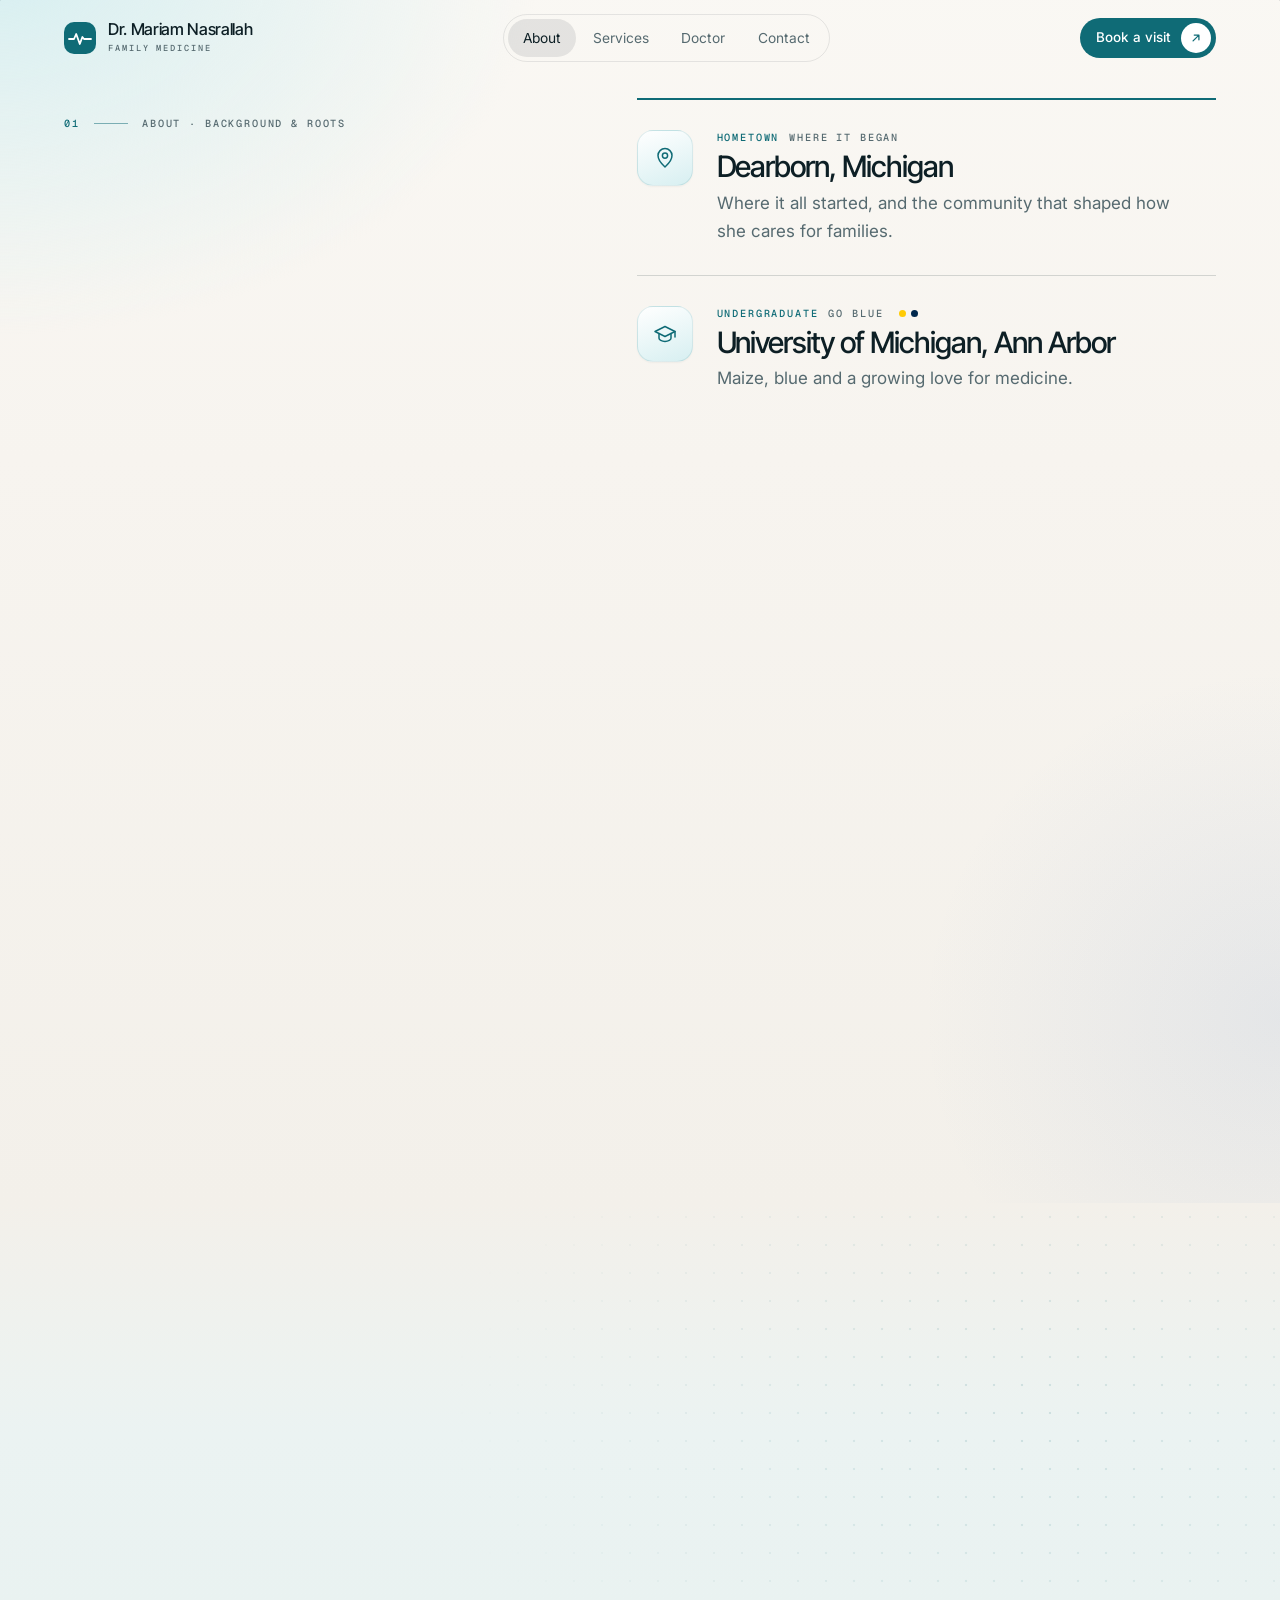
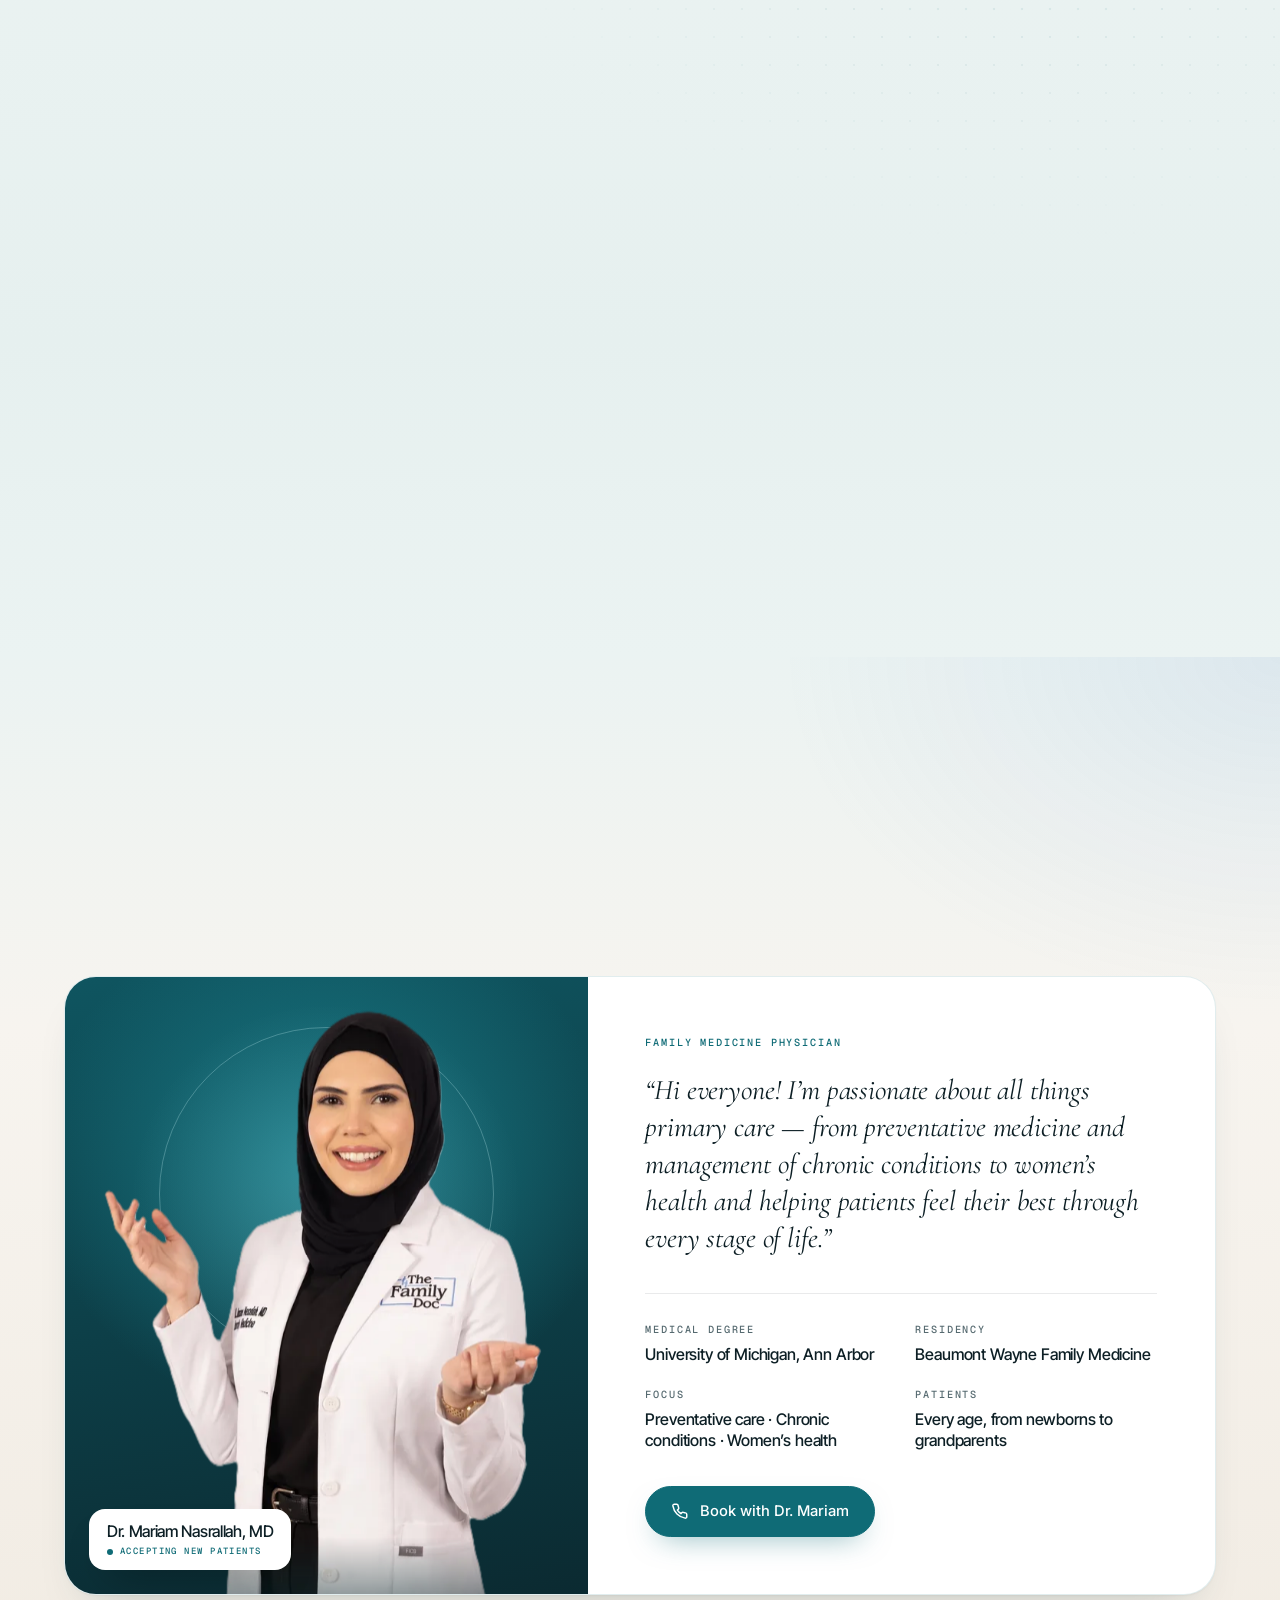
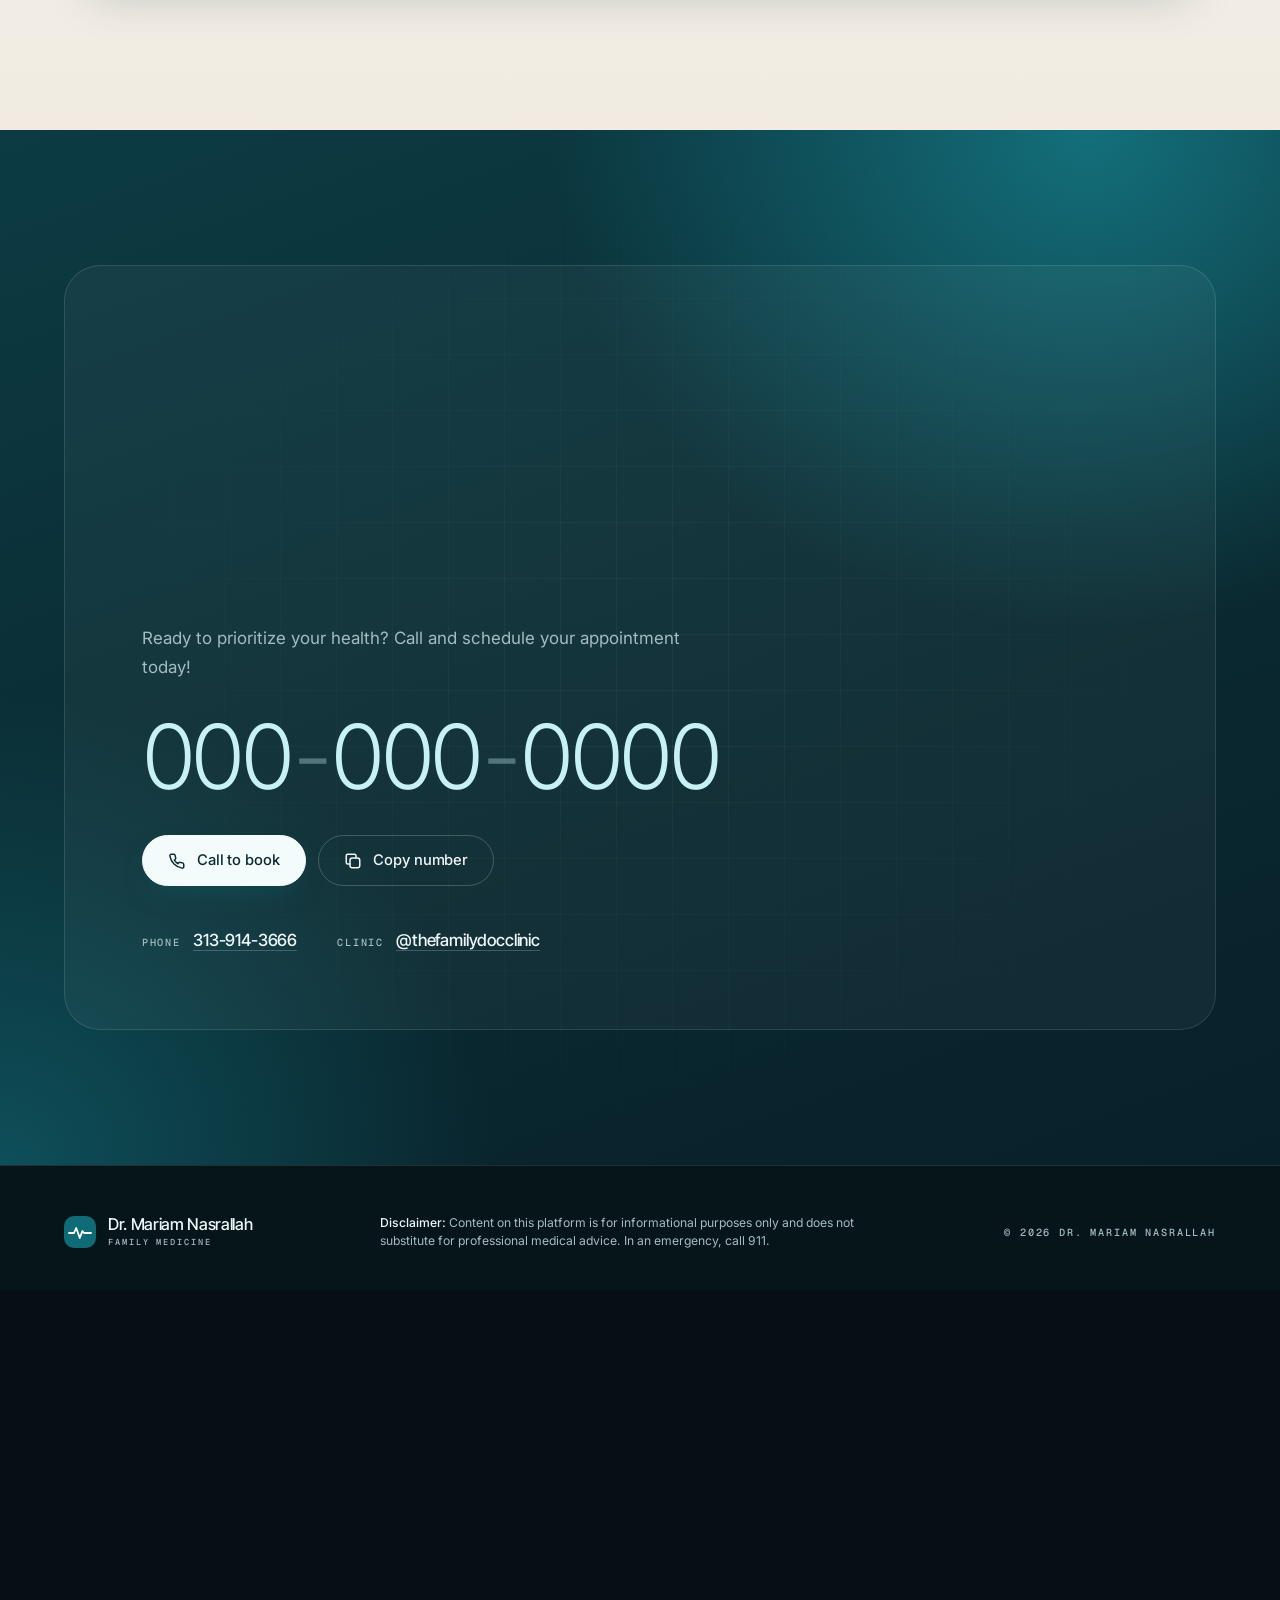
==== commit c3754c8a: "Clinical-luxe palette, calmer nav button, compositor-only idle motion - Palette: dark cinematic hero" ====
--- a/index.html
+++ b/index.html
@@ -5,7 +5,7 @@
 <meta name="viewport" content="width=device-width, initial-scale=1, viewport-fit=cover">
 <title>Dr. Mariam Nasrallah | Family Medicine</title>
 <meta name="description" content="Dr. Mariam Nasrallah, Family Medicine physician. Preventative medicine, chronic condition management and women's health for every stage of life. Now accepting new patients — call 313-914-3666.">
-<meta name="theme-color" content="#061014">
+<meta name="theme-color" content="#0B2A31">
 <script>document.documentElement.classList.add("js")</script>
 <meta property="og:type" content="website">
 <meta property="og:title" content="Family Medicine with Dr. Mariam Nasrallah">
@@ -38,15 +38,13 @@
 </head>
 <body>
 
-<svg width="0" height="0" style="position:absolute" aria-hidden="true" focusable="false"><defs><linearGradient id="gIcon" x1="0" y1="0" x2="1" y2="1"><stop offset="0" stop-color="#C9F6FB"/><stop offset=".55" stop-color="#6FD8E8"/><stop offset="1" stop-color="#78AAFF"/></linearGradient><linearGradient id="gAccent" x1="0" y1="0" x2="1" y2="1"><stop offset="0" stop-color="#2C8394"/><stop offset=".5" stop-color="#C9F6FB"/><stop offset="1" stop-color="#6FD8E8"/></linearGradient></defs></svg>
-<div class="atmos" aria-hidden="true"><i></i></div>
-<div class="grain" aria-hidden="true"></div>
+<svg width="0" height="0" style="position:absolute" aria-hidden="true" focusable="false"><defs><linearGradient id="gIcon" x1="0" y1="0" x2="1" y2="1"><stop offset="0" stop-color="#0F6B76"/><stop offset=".6" stop-color="#2F8E9C"/><stop offset="1" stop-color="#5B86C9"/></linearGradient></defs></svg>
 <div class="progress" id="progress" aria-hidden="true"></div>
 
-<header class="nav" id="nav">
+<header class="nav" id="nav" data-theme="dark">
   <div class="bar">
     <a class="brand" href="#home" aria-label="Dr. Mariam Nasrallah — back to top">
-      <svg viewBox="0 0 32 32" aria-hidden="true"><rect x=".5" y=".5" width="31" height="31" rx="10" fill="#0A1A21" stroke="url(#gAccent)"/><path d="M5 17h5l2.2-5 3.6 10 2.6-7 1.6 2H27" fill="none" stroke="url(#gAccent)" stroke-width="1.8" stroke-linecap="round" stroke-linejoin="round"/></svg>
+      <svg viewBox="0 0 32 32" aria-hidden="true"><rect class="b-bg" width="32" height="32" rx="10"/><path class="b-ln" d="M5 17h5l2.2-5 3.6 10 2.6-7 1.6 2H27" fill="none" stroke-width="1.8" stroke-linecap="round" stroke-linejoin="round"/></svg>
       <span>Dr. Mariam Nasrallah<small>Family Medicine</small></span>
     </a>
     <nav aria-label="Sections">
@@ -58,8 +56,7 @@
       </ul>
     </nav>
     <a class="nav-book" href="#contact" aria-label="Book a visit">
-      <span class="nb-dot" aria-hidden="true"></span>
-      <span class="nb-txt">Book</span>
+      <span class="nb-txt">Book a visit</span>
       <span class="nb-ic" aria-hidden="true"><svg viewBox="0 0 24 24" fill="none" stroke="currentColor" stroke-width="2.2" stroke-linecap="round" stroke-linejoin="round"><path d="M7 17 17 7M9 7h8v8"/></svg></span>
     </a>
   </div>
@@ -70,12 +67,13 @@
   <!-- ============ HERO · DNA scroll sequence ============
        The section is pinned while scroll scrubs the canvas (assets/js/sequence.js).
        Its scroll length is frames × scroll-per-frame, so the clip ends exactly as the pin releases. -->
-  <section class="hero" id="home" aria-label="Welcome">
+  <section class="hero" id="home" data-theme="dark" aria-label="Welcome">
     <div class="hero-pin">
       <canvas id="seqCanvas" class="seq-canvas" aria-hidden="true"
         data-src="assets/seq/dna-v1/{set}/{n}.webp"
         data-sets='{"lg":{"frames":240,"w":1280,"h":720,"perFrame":0.0065},"sm":{"frames":120,"w":854,"h":480,"perFrame":0.011}}'></canvas>
       <div class="seq-shade" aria-hidden="true"></div>
+      <div class="motes" aria-hidden="true"><i></i><i></i><i></i><i></i><i></i><i></i><i></i><i></i><i></i><i></i></div>
 
       <div class="beats">
         <div class="beat">
@@ -118,7 +116,7 @@
   </section>
 
   <!-- ============ ABOUT ============ -->
-  <section class="sec about" id="about" aria-labelledby="about-title">
+  <section class="sec about" data-theme="light" id="about" aria-labelledby="about-title">
     <div class="wrap about-grid">
       <div class="about-head">
         <div class="kicker" data-r><b>01</b><span class="mono">About · Background &amp; roots</span></div>
@@ -177,7 +175,7 @@
   </section>
 
   <!-- ============ SERVICES ============ -->
-  <section class="sec services" id="services" aria-labelledby="services-title">
+  <section class="sec services" data-theme="light" id="services" aria-labelledby="services-title">
     <div class="wrap">
       <div class="sec-head">
         <div class="kicker" data-r><b>02</b><span class="mono">Services · Clinical focus</span></div>
@@ -203,7 +201,7 @@
           <p>Ongoing, personalized care for long-term health conditions.</p>
           <div class="tags"><span>Ongoing</span><span>Personalized</span><span>Long-term</span></div>
         </article>
-        <article class="svc" data-r style="--c:var(--accent)">
+        <article class="svc" data-r style="--c:var(--plum)">
           <span class="tile"><svg class="ic" viewBox="0 0 24 24" aria-hidden="true"><circle cx="12" cy="8.5" r="5.5"/><path d="M12 14v8M8.5 18.5h7"/></svg></span>
           <span class="mono num">02.3 · Every milestone</span>
           <h3>Women’s <span class="serif">Health</span></h3>
@@ -216,7 +214,7 @@
 
   <!-- ============ DOCTOR ============
        One profile card per physician: copy an <article class="doctor-card"> to add another. -->
-  <section class="sec doctors" id="doctor" aria-labelledby="doctor-title">
+  <section class="sec doctors" data-theme="light" id="doctor" aria-labelledby="doctor-title">
     <div class="wrap">
       <div class="sec-head">
         <div class="kicker" data-r><b>03</b><span class="mono">Your doctor</span></div>
@@ -250,7 +248,7 @@
   </section>
 
   <!-- ============ CONTACT / BOOKING ============ -->
-  <section class="sec contact" id="contact" aria-labelledby="contact-title">
+  <section class="sec contact" data-theme="dark" id="contact" aria-labelledby="contact-title">
     <div class="wrap">
       <div class="book-card">
         <span class="status" data-r><i></i>Now booking</span>
@@ -277,9 +275,9 @@
   </section>
 </main>
 
-<footer class="foot">
+<footer class="foot" data-theme="dark">
   <div class="wrap foot-in">
-    <a class="brand" href="#home"><svg viewBox="0 0 32 32" aria-hidden="true"><rect x=".5" y=".5" width="31" height="31" rx="10" fill="#0A1A21" stroke="url(#gAccent)"/><path d="M5 17h5l2.2-5 3.6 10 2.6-7 1.6 2H27" fill="none" stroke="url(#gAccent)" stroke-width="1.8" stroke-linecap="round" stroke-linejoin="round"/></svg><span>Dr. Mariam Nasrallah<small>Family Medicine</small></span></a>
+    <a class="brand" href="#home"><svg viewBox="0 0 32 32" aria-hidden="true"><rect class="b-bg" width="32" height="32" rx="10"/><path class="b-ln" d="M5 17h5l2.2-5 3.6 10 2.6-7 1.6 2H27" fill="none" stroke-width="1.8" stroke-linecap="round" stroke-linejoin="round"/></svg><span>Dr. Mariam Nasrallah<small>Family Medicine</small></span></a>
     <p class="disclaimer"><strong>Disclaimer:</strong> Content on this platform is for informational purposes only and does not substitute for professional medical advice. In an emergency, call 911.</p>
     <p class="mono">© <span id="yr">2026</span> Dr. Mariam Nasrallah</p>
   </div>
--- a/assets/css/style.css
+++ b/assets/css/style.css
@@ -1,21 +1,31 @@
 /* Dr. Mariam Nasrallah — Family Medicine
    One vertical page: Hero (pinned DNA sequence) → About → Services → Doctor → Contact.
-   Look: "holographic clinic" — the palette is sampled from the hero DNA clip: deep teal-black
-   background, ice-white type, holographic cyan accents, with teal and soft sky blue as
-   supporting tones. Deliberately dark, single theme.
+
+   Look: "clinical luxe". Premium clinic sites pair warm off-white backgrounds, deep ink text and
+   one restrained accent rather than an all-dark neon look. So:
+   - the hero stays dark and cinematic for the DNA clip;
+   - About, Services and Doctor sit on a light "sheet" that slides up over the hero, each with its
+     own warm ivory / mist / sand gradient so no section is one flat colour;
+   - Contact is a rich deep-teal band, the footer deep ink.
+   One accent family: deep clinical teal (#0F6B76) on light, pale aqua (#9FE3EC) on dark.
+   Themes are tokens: [data-theme="light"] / [data-theme="dark"] on each section.
+
    Performance rules for smooth scrolling:
    - everything that moves animates transform or opacity only (GPU compositor);
    - no backdrop-filter or blend modes on anything that scrolls (only the fixed nav blurs);
+   - no infinite animations that repaint (box-shadow, background-position);
    - no scroll-behavior: smooth (Lenis owns scrolling). */
 :root{
-  color-scheme:dark;
-  --bg:#061014; --bg-2:#0B1B22; --ink:#EAF8FA; --muted:#96B6BF; --line:rgba(220,244,248,.09); --line-2:rgba(220,244,248,.18);
-  --card:linear-gradient(160deg, rgba(111,216,232,.07), rgba(120,170,255,.025) 45%, rgba(255,255,255,.012));
-  --deep:#08202B; --abyss:#040C10;
-  --accent:#6FD8E8; --accent-hi:#C9F6FB; --accent-lo:#2C8394; --sky:#78AAFF; --teal:#5CC8D4; --mint:#6EE7C8; --on-accent:#03171C;
-  --accent-grad:linear-gradient(100deg, #45BCD0 0%, #86E3F0 30%, #E2FBFE 48%, #7FDDED 66%, #5AA8F0 100%);
-  --btn-grad:linear-gradient(100deg, #4CC2D6 0%, #8FE6F2 40%, #E2FBFE 58%, #6FD8E8 100%);
-  --hair:linear-gradient(140deg, rgba(201,246,251,.5), rgba(201,246,251,.06) 38%, rgba(201,246,251,.02) 62%, rgba(201,246,251,.28));
+  color-scheme:light dark;
+  /* brand */
+  --teal:#0F6B76; --teal-deep:#0B5560; --teal-ink:#0B2A31; --aqua:#9FE3EC; --aqua-soft:#D7EFF1;
+  --porcelain:#F7F4EF; --mist:#EBF3F2; --sand:#F1EBE2; --ink-0:#0D1F25; --night:#061014; --abyss:#06151A;
+  --sky:#5B86C9; --plum:#8E6A9E;
+  /* dark theme tokens (default: hero, contact, footer) */
+  --bg:var(--night); --ink:#EEF7F8; --muted:#A3BCC2; --line:rgba(238,247,248,.12); --line-2:rgba(238,247,248,.22);
+  --accent:var(--aqua); --accent-strong:#C7F1F5; --surface:rgba(255,255,255,.05); --surface-line:rgba(238,247,248,.14);
+  --btn-bg:#F4FBFB; --btn-ink:var(--teal-ink); --btn-hover:#FFFFFF;
+  --shadow:0 30px 60px -30px rgba(0,0,0,.6);
   --f-display:"Inter Tight", "Helvetica Neue", "Segoe UI", system-ui, sans-serif;
   --f-serif:"Cormorant Garamond", "Iowan Old Style", "Palatino Linotype", Georgia, serif;
   --f-body:"Inter", "Helvetica Neue", "Segoe UI", system-ui, sans-serif;
@@ -25,10 +35,19 @@
   --gutter:max(16px, 5vw);
   --nav-h:76px;
 }
+[data-theme="light"]{
+  --bg:var(--porcelain); --ink:var(--ink-0); --muted:#566A70; --line:rgba(13,31,37,.09); --line-2:rgba(13,31,37,.16);
+  --accent:var(--teal); --accent-strong:var(--teal-deep); --surface:#FFFFFF; --surface-line:rgba(15,107,118,.12);
+  --btn-bg:var(--teal); --btn-ink:#FFFFFF; --btn-hover:var(--teal-deep);
+  --shadow:0 1px 2px rgba(13,31,37,.04), 0 24px 48px -28px rgba(13,58,66,.28);
+  color:var(--ink);
+}
+[data-theme="dark"]{color:var(--ink)}
+
 *,*::before,*::after{box-sizing:border-box}
-html{-webkit-text-size-adjust:100%;background:var(--bg);scrollbar-width:none}
+html{-webkit-text-size-adjust:100%;background:var(--night);scrollbar-width:none}
 html::-webkit-scrollbar{display:none}
-body{margin:0;background:linear-gradient(180deg, var(--bg) 0%, #071820 28%, var(--deep) 55%, #06141B 80%, var(--abyss) 100%);color:var(--ink);font:400 1.0625rem/1.65 var(--f-body);overflow-x:clip;-webkit-font-smoothing:antialiased;-moz-osx-font-smoothing:grayscale}
+body{margin:0;background:var(--night);color:var(--ink);font:400 1.0625rem/1.65 var(--f-body);overflow-x:clip;-webkit-font-smoothing:antialiased;-moz-osx-font-smoothing:grayscale}
 /* Lenis (assets/vendor/lenis.min.js) */
 html.lenis, html.lenis body{height:auto}
 .lenis.lenis-stopped{overflow:clip}
@@ -37,80 +56,59 @@
 
 a{color:inherit}
 img{max-width:100%}
-::selection{background:var(--accent);color:var(--on-accent)}
-:focus-visible{outline:1px solid var(--accent);outline-offset:4px;border-radius:6px}
-h1,h2,h3{font-family:var(--f-display);margin:0;font-weight:500;letter-spacing:-.04em;text-wrap:balance}
+::selection{background:var(--teal);color:#fff}
+:focus-visible{outline:2px solid var(--accent);outline-offset:4px;border-radius:6px}
+h1,h2,h3{font-family:var(--f-display);margin:0;font-weight:500;letter-spacing:-.035em;text-wrap:balance}
 p,figure,blockquote,dl,dd,ol{margin:0}
 .wrap{width:min(1240px, 100% - 2 * var(--gutter));margin-inline:auto}
-.mono{font:500 .64rem/1.5 var(--f-mono);letter-spacing:.2em;text-transform:uppercase;color:var(--muted)}
+.mono{font:500 .64rem/1.5 var(--f-mono);letter-spacing:.18em;text-transform:uppercase;color:var(--muted)}
 .serif{font-family:var(--f-serif);font-style:italic;font-weight:500;letter-spacing:-.01em;font-size:1.14em}
-/* holographic text: the clip's cyan running into ice white (static, so it never repaints) */
-.holo,.holo .w>span{background:var(--accent-grad);background-size:160% 100%;background-position:20% 50%;-webkit-background-clip:text;background-clip:text;color:transparent;-webkit-text-fill-color:transparent}
-.holo:has(.w){background:none}
+/* the accent words in headings: a solid editorial colour, not a neon gradient */
+.holo{color:var(--accent)}
 .ic{width:1em;height:1em;flex:none;fill:none;stroke:currentColor;stroke-width:1.5;stroke-linecap:round;stroke-linejoin:round}
-/* glass tile with a hairline cyan border (mask-composited gradient stroke) */
 .tile{display:grid;place-items:center;border-radius:16px;position:relative;color:var(--accent);flex:none;
-  background:linear-gradient(160deg, rgba(255,255,255,.06), rgba(255,255,255,.01));
-  box-shadow:inset 0 1px 0 rgba(255,255,255,.06), 0 20px 40px -24px rgba(0,0,0,.9)}
-.tile::before,.fact::before,.roles::before,.svc::before,.doctor-card::before,.book-card::before{content:"";position:absolute;inset:0;border-radius:inherit;padding:1px;background:var(--hair);pointer-events:none;
-  -webkit-mask:linear-gradient(#000 0 0) content-box, linear-gradient(#000 0 0);-webkit-mask-composite:xor;mask:linear-gradient(#000 0 0) content-box exclude, linear-gradient(#000 0 0)}
-
-/* ---------- fixed background layers (painted once, never repainted on scroll) ---------- */
-.atmos{position:fixed;inset:-10%;z-index:0;pointer-events:none;overflow:hidden}
-.atmos::before,.atmos::after,.atmos i{content:"";position:absolute;border-radius:50%;will-change:transform}
-.atmos::before{width:60vmax;height:60vmax;left:20%;top:10%;background:radial-gradient(circle, rgba(111,216,232,.13), transparent 62%);animation:drift1 26s ease-in-out infinite alternate}
-.atmos::after{width:50vmax;height:50vmax;right:-8%;top:-12%;background:radial-gradient(circle, rgba(120,170,255,.11), transparent 62%);animation:drift2 32s ease-in-out infinite alternate}
-.atmos i{width:55vmax;height:55vmax;left:-12%;bottom:-18%;background:radial-gradient(circle, rgba(92,200,212,.10), transparent 62%);animation:drift3 38s ease-in-out infinite alternate}
-@keyframes drift1{to{transform:translate3d(-8vw, 6vh, 0) scale(1.12)}}
-@keyframes drift2{to{transform:translate3d(-10vw, 12vh, 0) scale(.9)}}
-@keyframes drift3{to{transform:translate3d(12vw, -8vh, 0) scale(1.1)}}
-.grain{position:fixed;inset:0;z-index:1;pointer-events:none;opacity:.035;
-  background-image:url("data:image/svg+xml,%3Csvg xmlns='http://www.w3.org/2000/svg' width='160' height='160'%3E%3Cfilter id='n'%3E%3CfeTurbulence type='fractalNoise' baseFrequency='.9' numOctaves='2' stitchTiles='stitch'/%3E%3C/filter%3E%3Crect width='100%25' height='100%25' filter='url(%23n)'/%3E%3C/svg%3E")}
-main,.foot{position:relative;z-index:2}
-.progress{position:fixed;top:0;left:0;right:0;height:1px;z-index:60;background:var(--accent-grad);transform-origin:left;transform:scaleX(0);will-change:transform;box-shadow:0 0 12px rgba(111,216,232,.6)}
-
-/* ---------- nav ---------- */
-.nav{position:fixed;top:0;left:0;right:0;z-index:50;padding-top:env(safe-area-inset-top,0px);transition:background .5s ease, border-color .5s ease;border-bottom:1px solid transparent}
-.nav.solid{background:rgba(6,16,20,.72);border-bottom-color:var(--line);backdrop-filter:blur(14px) saturate(1.2);-webkit-backdrop-filter:blur(14px) saturate(1.2)}
+  background:var(--surface);border:1px solid var(--surface-line);box-shadow:var(--shadow)}
+[data-theme="light"] .tile{background:linear-gradient(160deg, #FFFFFF, var(--aqua-soft))}
+.progress{position:fixed;top:0;left:0;right:0;height:2px;z-index:60;background:linear-gradient(90deg, var(--teal), var(--aqua));transform-origin:left;transform:scaleX(0);will-change:transform}
+
+/* ---------- nav: follows the theme of the section under it (main.js sets data-theme) ---------- */
+.nav{position:fixed;top:0;left:0;right:0;z-index:50;padding-top:env(safe-area-inset-top,0px);color:var(--ink);border-bottom:1px solid transparent;
+  transition:background .45s ease, border-color .45s ease, color .45s ease}
+.nav.solid{background:rgba(6,16,20,.7);border-bottom-color:var(--line);backdrop-filter:blur(16px) saturate(1.3);-webkit-backdrop-filter:blur(16px) saturate(1.3)}
+.nav[data-theme="light"].solid{background:rgba(247,244,239,.82)}
 .nav .bar{display:flex;align-items:center;justify-content:space-between;gap:16px;height:var(--nav-h);width:min(1240px, 100% - 2 * var(--gutter));margin-inline:auto}
 .brand{display:flex;align-items:center;gap:12px;text-decoration:none;font:500 1.02rem/1.1 var(--f-display);letter-spacing:-.02em}
 .brand svg{width:32px;height:32px;flex:none}
 .brand small{display:block;margin-top:3px;font:500 .54rem/1.5 var(--f-mono);letter-spacing:.22em;color:var(--muted);text-transform:uppercase}
-.nav-links{display:flex;gap:4px;list-style:none;margin:0;padding:5px;font-size:.86rem;border-radius:999px;background:rgba(10,26,33,.55);border:1px solid var(--line)}
-.nav-links a{display:block;padding:.55em 1.1em;border-radius:999px;text-decoration:none;color:var(--muted);transition:color .3s, background .4s var(--ease)}
+.brand .b-bg{fill:var(--teal)}
+.brand .b-ln{stroke:#fff}
+.nav-links{display:flex;gap:2px;list-style:none;margin:0;padding:4px;font-size:.86rem;border-radius:999px;border:1px solid var(--line)}
+.nav-links a{display:block;padding:.55em 1.1em;border-radius:999px;text-decoration:none;color:var(--muted);transition:color .3s, background .35s ease}
 .nav-links a:hover{color:var(--ink)}
-.nav-links a.cur{color:var(--on-accent);background:var(--accent-hi)}
-
-/* compact "Book" pill in the nav: live dot, label, arrow chip that turns on hover */
-.nav-book{--mx:0px;--my:0px;display:inline-flex;align-items:center;gap:10px;height:40px;padding:0 5px 0 14px;border-radius:999px;text-decoration:none;
-  font:500 .84rem/1 var(--f-body);color:var(--ink);background:rgba(10,26,33,.6);border:1px solid rgba(111,216,232,.35);
-  box-shadow:0 0 0 0 rgba(111,216,232,0), inset 0 1px 0 rgba(255,255,255,.06);
-  transform:translate3d(var(--mx), var(--my), 0);transition:border-color .35s, background .35s, box-shadow .5s, transform .6s var(--ease)}
-.nb-dot{position:relative;width:7px;height:7px;border-radius:50%;background:var(--mint)}
-.nb-dot::after{content:"";position:absolute;inset:0;border-radius:50%;background:var(--mint);animation:pingG 2.2s ease-out infinite}
-.nb-ic{display:grid;place-items:center;width:30px;height:30px;border-radius:50%;background:var(--btn-grad);color:var(--on-accent);transition:transform .5s var(--ease)}
+.nav-links a.cur{color:var(--ink);background:var(--line)}
+/* compact booking pill: label + arrow chip that turns on hover */
+.nav-book{--mx:0px;--my:0px;display:inline-flex;align-items:center;gap:10px;height:40px;padding:0 5px 0 16px;border-radius:999px;text-decoration:none;
+  font:500 .84rem/1 var(--f-body);color:var(--btn-ink);background:var(--btn-bg);
+  transform:translate3d(var(--mx), var(--my), 0);transition:background .35s ease, color .35s ease, transform .6s var(--ease)}
+.nb-ic{display:grid;place-items:center;width:30px;height:30px;border-radius:50%;background:var(--btn-ink);color:var(--btn-bg);transition:transform .5s var(--ease), background .35s, color .35s}
 .nb-ic svg{width:14px;height:14px}
-.nav-book:hover{border-color:rgba(201,246,251,.7);background:rgba(111,216,232,.12);box-shadow:0 0 24px -4px rgba(111,216,232,.45)}
+.nav-book:hover{background:var(--btn-hover)}
 .nav-book:hover .nb-ic{transform:rotate(45deg)}
 
-/* ---------- buttons ---------- */
-.btn{--mx:0px;--my:0px;display:inline-flex;align-items:center;gap:.75em;padding:1.05em 1.65em;border-radius:999px;text-decoration:none;font:500 .92rem/1 var(--f-body);letter-spacing:-.005em;border:1px solid var(--line-2);color:var(--ink);background:rgba(10,26,33,.6);cursor:pointer;position:relative;overflow:hidden;isolation:isolate;
-  transform:translate3d(var(--mx), var(--my), 0);transition:border-color .4s, color .4s, transform .6s var(--ease), box-shadow .5s}
-.btn::before{content:"";position:absolute;inset:-1px;background:var(--ink);transform:translate3d(0,130%,0) scaleY(1.2);transform-origin:bottom;border-radius:50% 50% 0 0/40% 40% 0 0;transition:transform .7s var(--ease), border-radius .7s var(--ease);z-index:-1}
-.btn:hover{color:var(--bg);border-color:var(--ink)}
-.btn:hover::before{transform:none;border-radius:inherit}
+/* ---------- buttons: solid primary, outline secondary; colours come from the section theme ---------- */
+.btn{--mx:0px;--my:0px;display:inline-flex;align-items:center;gap:.75em;padding:1.05em 1.7em;border-radius:999px;text-decoration:none;font:500 .92rem/1 var(--f-body);letter-spacing:-.005em;
+  border:1px solid var(--line-2);color:var(--ink);background:transparent;cursor:pointer;
+  transform:translate3d(var(--mx), var(--my), 0);transition:background .35s ease, color .35s ease, border-color .35s ease, box-shadow .4s ease, transform .6s var(--ease)}
+.btn:hover{background:var(--ink);border-color:var(--ink);color:var(--bg)}
 .btn svg{width:18px;height:18px;flex:none;transition:transform .5s var(--ease)}
 .btn:hover svg{transform:translate3d(0,2px,0)}
-.btn-primary{background:var(--btn-grad);background-size:180% 100%;background-position:30% 50%;color:var(--on-accent);border-color:rgba(201,246,251,.6);box-shadow:0 14px 40px -14px rgba(111,216,232,.55), inset 0 1px 0 rgba(255,255,255,.45)}
-.btn-primary::before{background:#F0FDFF}
-.btn-primary::after{content:"";position:absolute;top:0;bottom:0;left:-40%;width:30%;background:linear-gradient(100deg, transparent, rgba(255,255,255,.3), transparent);transform:skewX(-20deg);animation:glint 5.5s var(--ease-io) 2.2s infinite;pointer-events:none}
-@keyframes glint{0%{transform:skewX(-20deg) translate3d(0,0,0)}22%,100%{transform:skewX(-20deg) translate3d(560%,0,0)}}
-.btn-primary:hover{color:var(--on-accent);border-color:#F0FDFF;box-shadow:0 18px 50px -12px rgba(201,246,251,.7)}
-.btn-sm{padding:.8em 1.25em;font-size:.82rem}
-.btn .sub{font:500 .68rem/1 var(--f-mono);letter-spacing:.06em;opacity:.7;padding-left:.75em;border-left:1px solid currentColor}
+.btn-primary{background:var(--btn-bg);border-color:var(--btn-bg);color:var(--btn-ink);box-shadow:0 12px 30px -14px rgba(15,107,118,.55)}
+.btn-primary:hover{background:var(--btn-hover);border-color:var(--btn-hover);color:var(--btn-ink);box-shadow:0 16px 36px -14px rgba(15,107,118,.65)}
+.btn-primary:hover svg{transform:translate3d(2px,0,0)}
+.btn .sub{font:500 .68rem/1 var(--f-mono);letter-spacing:.06em;opacity:.65;padding-left:.75em;border-left:1px solid currentColor}
 .cta{display:flex;flex-wrap:wrap;gap:12px;margin-top:34px}
 
-/* ---------- reveals (main.js adds .in once, via ScrollTrigger.batch) ---------- */
+/* ---------- reveals (main.js toggles .in via ScrollTrigger.batch; replays every visit) ---------- */
 .js [data-r]{opacity:0;transform:translate3d(0,34px,0)}
 .js [data-r].in{opacity:1;transform:none;transition:opacity 1s var(--ease) var(--d,0ms), transform 1.3s var(--ease) var(--d,0ms)}
 .w{display:inline-block;overflow:hidden;vertical-align:top;padding:0 .08em .16em;margin:0 -.08em -.16em}
@@ -118,16 +116,36 @@
 .js .in .w>span{transform:none;transition:transform 1.3s var(--ease) calc(var(--d,0ms) + var(--w,0) * 55ms)}
 
 /* ================= HERO · DNA sequence (assets/js/sequence.js) ================= */
-.hero{position:relative}                      /* height = pinned layer + the pin spacer GSAP adds */
+.hero{position:relative;z-index:0}           /* height = pinned layer + the pin spacer GSAP adds */
 /* the pinned layer gets its own GPU layer so pinning and scrubbing never repaint the page */
-.hero-pin{position:relative;height:100vh;height:100svh;overflow:hidden;background:var(--bg);
+.hero-pin{position:relative;height:100vh;height:100svh;overflow:hidden;background:var(--night);
   will-change:transform;transform:translateZ(0);backface-visibility:hidden;contain:layout paint}
-.seq-canvas{position:absolute;inset:0;display:block;width:100%;height:100%;object-fit:cover;will-change:transform;transform:translateZ(0) scale(1.02);
-  animation:camera 22s ease-in-out infinite alternate}
-@keyframes camera{to{transform:translateZ(0) scale(1.09) translate3d(-1.2%, -.8%, 0)}}
+/* idle motion: a slow camera drift on the canvas. Transform-only, so it runs at full refresh
+   rate on the compositor and never stutters, whatever the frame rate of the clip. */
+.seq-canvas{position:absolute;inset:0;display:block;width:100%;height:100%;object-fit:cover;will-change:transform;
+  transform:translateZ(0) scale(1.04);animation:camera 16s cubic-bezier(.45,0,.55,1) infinite alternate}
+@keyframes camera{
+  0%{transform:translateZ(0) scale(1.04) translate3d(0,0,0) rotate(0deg)}
+  50%{transform:translateZ(0) scale(1.09) translate3d(-1.4%,-.6%,0) rotate(.5deg)}
+  100%{transform:translateZ(0) scale(1.12) translate3d(-.4%,-1.6%,0) rotate(-.4deg)}}
 .seq-shade{position:absolute;inset:0;pointer-events:none;
-  background:linear-gradient(90deg, rgba(6,16,20,.85) 0%, rgba(6,16,20,.45) 40%, transparent 66%),
-             linear-gradient(180deg, rgba(6,16,20,.65) 0%, transparent 22%, transparent 68%, var(--bg) 100%)}
+  background:linear-gradient(90deg, rgba(6,16,20,.86) 0%, rgba(6,16,20,.5) 40%, transparent 68%),
+             linear-gradient(180deg, rgba(6,16,20,.6) 0%, transparent 22%, transparent 72%, rgba(6,16,20,.92) 100%)}
+/* drifting specks of light over the clip (transform/opacity only) */
+.motes{position:absolute;inset:0;pointer-events:none;overflow:hidden}
+.motes i{position:absolute;bottom:-4%;width:4px;height:4px;border-radius:50%;background:radial-gradient(circle, rgba(199,241,245,.9), rgba(159,227,236,0) 70%);
+  opacity:0;will-change:transform, opacity;animation:mote 14s linear infinite}
+.motes i:nth-child(1){left:8%;animation-delay:0s;animation-duration:15s}
+.motes i:nth-child(2){left:19%;animation-delay:-4s;width:6px;height:6px}
+.motes i:nth-child(3){left:31%;animation-delay:-9s;animation-duration:18s}
+.motes i:nth-child(4){left:44%;animation-delay:-2s;width:3px;height:3px}
+.motes i:nth-child(5){left:56%;animation-delay:-11s;animation-duration:17s;width:5px;height:5px}
+.motes i:nth-child(6){left:64%;animation-delay:-6s}
+.motes i:nth-child(7){left:73%;animation-delay:-13s;animation-duration:20s;width:6px;height:6px}
+.motes i:nth-child(8){left:82%;animation-delay:-3s;width:3px;height:3px}
+.motes i:nth-child(9){left:90%;animation-delay:-8s;animation-duration:16s}
+.motes i:nth-child(10){left:96%;animation-delay:-15s;width:5px;height:5px}
+@keyframes mote{0%{transform:translate3d(0,0,0);opacity:0}12%{opacity:.8}80%{opacity:.5}100%{transform:translate3d(30px,-105vh,0);opacity:0}}
 .beats{position:absolute;inset:0;width:min(1240px, 100% - 2 * var(--gutter));margin-inline:auto}
 .beat{position:absolute;left:0;top:0;bottom:0;width:min(680px, 100%);display:flex;flex-direction:column;justify-content:center;padding-top:var(--nav-h);will-change:transform, opacity}
 .js .beat:not(:first-child){opacity:0;visibility:hidden}
@@ -135,41 +153,41 @@
 .beat-title{font:500 clamp(2.4rem,min(5.6vw,10vh),6rem)/.98 var(--f-display);letter-spacing:-.045em;text-wrap:balance}
 .seq-foot{position:absolute;left:0;right:0;bottom:calc(26px + env(safe-area-inset-bottom,0px));width:min(1240px, 100% - 2 * var(--gutter));margin-inline:auto;display:flex;align-items:center;gap:20px}
 .seq-bar{flex:1;height:1px;background:var(--line);overflow:hidden}
-.seq-bar i{display:block;height:100%;background:var(--accent-grad);transform-origin:left;transform:scaleX(0);will-change:transform}
-/* hero headline (last beat) */
-.roles{position:relative;display:inline-flex;align-self:flex-start;align-items:center;gap:12px;padding:6px 18px 6px 6px;border-radius:999px;background:rgba(10,26,33,.6);font-size:.84rem;flex-wrap:wrap}
-.avatar{width:34px;height:34px;border-radius:50%;flex:none;display:grid;place-items:center;padding:1.5px;background:conic-gradient(from 200deg, var(--accent-lo), var(--accent-hi), var(--sky), var(--accent-lo));overflow:hidden}
-.avatar img{width:100%;height:100%;object-fit:cover;border-radius:50%}
-.roles i{width:3px;height:3px;border-radius:50%;background:var(--accent-lo)}
+.seq-bar i{display:block;height:100%;background:var(--aqua);transform-origin:left;transform:scaleX(0);will-change:transform}
+.roles{position:relative;display:inline-flex;align-self:flex-start;align-items:center;gap:12px;padding:6px 18px 6px 6px;border-radius:999px;background:rgba(255,255,255,.07);border:1px solid var(--line);font-size:.84rem;flex-wrap:wrap}
+.avatar{width:34px;height:34px;border-radius:50%;flex:none;overflow:hidden;border:1.5px solid var(--aqua)}
+.avatar img{width:100%;height:100%;object-fit:cover}
+.roles i{width:3px;height:3px;border-radius:50%;background:var(--muted)}
 .roles .r{display:inline-flex;align-items:center;gap:7px}
 .roles .r .ic{font-size:15px;color:var(--accent)}
 .beat-main h1{margin-top:26px;line-height:.9}
 .t-sm{display:block;font:400 clamp(1.15rem,1vw + .75rem,1.6rem)/1.2 var(--f-serif);font-style:italic;letter-spacing:0;color:var(--muted);margin-bottom:.35em}
 .t-xl{display:block;font-size:clamp(3rem,min(7.6vw,12.5vh),8.6rem);font-weight:500;letter-spacing:-.055em}
-.t-xl .serif{color:var(--accent-hi);text-shadow:0 0 40px rgba(111,216,232,.35);font-size:1.14em;letter-spacing:-.025em}
+.t-xl .serif{color:var(--aqua);font-size:1.14em;letter-spacing:-.025em}
 .t-md{display:block;margin-top:.55em;font:400 clamp(1.35rem,1.8vw + .6rem,2.3rem)/1.1 var(--f-display);letter-spacing:-.03em}
-/* reduced motion / no GSAP: a still hero showing only the headline */
 .seq-static .beat:not(.beat-main){display:none}
 .seq-static .beat-main{opacity:1 !important;visibility:visible !important}
 .seq-static .seq-foot{display:none}
 
 /* ================= sections ================= */
-.sec{position:relative;isolation:isolate;padding-block:clamp(96px, 15vh, 170px)}
-.sec + .sec{border-top:0}
-.sec + .sec::after{content:"";position:absolute;left:0;right:0;top:0;height:1px;background:linear-gradient(90deg, transparent, rgba(111,216,232,.35) 30%, rgba(120,170,255,.3) 70%, transparent)}
-/* each section has its own light, so the page never reads as one flat colour (static paint) */
+main,.foot{position:relative}
+.sec{position:relative;z-index:1;isolation:isolate;padding-block:clamp(96px, 15vh, 170px);background:var(--bg)}
 .sec::before{content:"";position:absolute;inset:0;pointer-events:none;z-index:-1}
-.about::before{background:radial-gradient(50% 60% at 0% 25%, rgba(111,216,232,.10), transparent 70%), radial-gradient(40% 50% at 100% 90%, rgba(120,170,255,.07), transparent 70%)}
-.services::before{background-image:radial-gradient(rgba(143,230,242,.16) 1px, transparent 1.6px);background-size:30px 30px;
-  -webkit-mask-image:radial-gradient(70% 60% at 50% 40%, #000, transparent 75%);mask-image:radial-gradient(70% 60% at 50% 40%, #000, transparent 75%)}
-.services{background:radial-gradient(60% 50% at 85% 10%, rgba(120,170,255,.08), transparent 70%)}
-.doctors::before{background:radial-gradient(45% 60% at 20% 55%, rgba(111,216,232,.12), transparent 70%), radial-gradient(40% 50% at 95% 20%, rgba(120,170,255,.09), transparent 70%)}
-.contact::before{background-image:linear-gradient(rgba(143,230,242,.06) 1px, transparent 1px), linear-gradient(90deg, rgba(143,230,242,.06) 1px, transparent 1px);background-size:56px 56px;
-  -webkit-mask-image:radial-gradient(60% 70% at 50% 60%, #000, transparent 75%);mask-image:radial-gradient(60% 70% at 50% 60%, #000, transparent 75%)}
 .sec > .wrap{position:relative;z-index:1}
+/* the light sheet slides up over the hero with rounded shoulders */
+.about{margin-top:-40px;border-radius:40px 40px 0 0;box-shadow:0 -30px 60px -20px rgba(0,0,0,.45);
+  background:radial-gradient(70% 50% at 0% 0%, var(--aqua-soft), transparent 60%), linear-gradient(180deg, #FAF8F4, var(--porcelain) 40%, #F3F0EA)}
+.about::before{background:radial-gradient(40% 40% at 100% 85%, rgba(91,134,201,.10), transparent 70%)}
+.services{background:linear-gradient(180deg, #F3F0EA 0%, var(--mist) 22%, #E6F0EF 70%, var(--mist) 100%)}
+.services::before{background-image:radial-gradient(rgba(15,107,118,.14) 1px, transparent 1.6px);background-size:28px 28px;
+  -webkit-mask-image:radial-gradient(60% 55% at 80% 20%, #000, transparent 75%);mask-image:radial-gradient(60% 55% at 80% 20%, #000, transparent 75%)}
+.doctors{background:radial-gradient(60% 50% at 100% 0%, rgba(91,134,201,.10), transparent 65%), linear-gradient(180deg, var(--mist) 0%, var(--porcelain) 35%, var(--sand) 100%)}
+.contact{background:radial-gradient(70% 80% at 85% 0%, #136F7B 0%, transparent 60%), radial-gradient(60% 70% at 0% 100%, #0E4F59 0%, transparent 65%), linear-gradient(160deg, #0C3B44, var(--teal-ink) 55%, #08202A)}
+.contact::before{background-image:linear-gradient(rgba(238,247,248,.05) 1px, transparent 1px), linear-gradient(90deg, rgba(238,247,248,.05) 1px, transparent 1px);background-size:56px 56px;
+  -webkit-mask-image:radial-gradient(60% 70% at 50% 50%, #000, transparent 75%);mask-image:radial-gradient(60% 70% at 50% 50%, #000, transparent 75%)}
 .kicker{display:flex;align-items:center;gap:14px;margin-bottom:24px}
 .kicker b{font:500 .64rem/1 var(--f-mono);color:var(--accent);letter-spacing:.2em;display:inline-flex;align-items:center;gap:14px}
-.kicker b::after{content:"";width:34px;height:1px;background:linear-gradient(90deg, var(--accent), transparent)}
+.kicker b::after{content:"";width:34px;height:1px;background:currentColor;opacity:.5}
 .big{font-size:clamp(2.4rem,5vw,5rem);line-height:1}
 .mid{font-size:clamp(2rem,3.6vw,3.4rem);line-height:1}
 .lede{color:var(--muted);margin-top:24px;max-width:50ch;font-size:1.06rem;line-height:1.7}
@@ -180,7 +198,7 @@
 .about-head{position:sticky;top:calc(var(--nav-h) + 40px)}
 .timeline{list-style:none;padding:0}
 .ms{display:grid;grid-template-columns:56px minmax(0,1fr);gap:6px 24px;padding-block:30px;border-top:1px solid var(--line-2)}
-.ms:first-child{border-top-color:rgba(111,216,232,.45)}
+.ms:first-child{border-top:2px solid var(--teal)}
 .ms .tile{width:56px;height:56px;grid-row:span 3}
 .ms .tile .ic{font-size:24px}
 .ms .yr b{color:var(--accent);font-weight:500;margin-right:10px}
@@ -188,48 +206,46 @@
 .ms p{color:var(--muted);max-width:44ch}
 .dots2{display:inline-flex;gap:5px;margin-left:8px;vertical-align:middle}
 .dots2 i{width:7px;height:7px;border-radius:50%;background:#FFCB05}
-.dots2 i+i{background:#3C5DAA}
+.dots2 i+i{background:#00274C}
 .facts-wrap{margin-top:clamp(80px, 12vh, 140px)}
 .facts{display:grid;grid-template-columns:repeat(3, minmax(0,1fr));gap:16px;margin-top:36px}
-.fact{position:relative;display:grid;grid-template-columns:72px minmax(0,1fr);gap:4px 18px;align-items:center;padding:20px;border-radius:22px;background:var(--card)}
-.fact .tile{width:72px;height:72px;border-radius:20px;grid-row:span 2}
+.fact{position:relative;display:grid;grid-template-columns:72px minmax(0,1fr);gap:4px 18px;align-items:center;padding:20px;border-radius:22px;background:var(--surface);border:1px solid var(--surface-line);box-shadow:var(--shadow)}
+.fact .tile{width:72px;height:72px;border-radius:20px;grid-row:span 2;box-shadow:none}
 .fact .tile svg{width:40px;height:40px;fill:none;stroke-width:1.4;stroke-linecap:round;stroke-linejoin:round}
 .fact .v{font:400 clamp(1.15rem,1vw + .6rem,1.45rem)/1.2 var(--f-display);letter-spacing:-.03em}
 
 /* services */
-.stages{display:flex;justify-content:space-between;gap:8px;margin-bottom:48px;padding-top:16px;border-top:1px solid var(--line);position:relative}
+.stages{display:flex;justify-content:space-between;gap:8px;margin-bottom:48px;padding-top:16px;border-top:1px solid var(--line-2);position:relative}
 .stages span{font:500 .56rem/1.3 var(--f-mono);letter-spacing:.14em;text-transform:uppercase;color:var(--muted)}
-.stages .run{position:absolute;left:0;top:-1px;height:1px;width:100%;background:var(--accent-grad);box-shadow:0 0 12px rgba(111,216,232,.6);transform-origin:left;transform:scaleX(0)}
+.stages .run{position:absolute;left:0;top:-1px;height:2px;width:100%;background:linear-gradient(90deg, var(--teal), var(--sky));transform-origin:left;transform:scaleX(0)}
 .stages.in .run{transform:scaleX(1);transition:transform 2.4s var(--ease-io) .4s}
-.svc-grid{display:grid;grid-template-columns:repeat(3, minmax(0,1fr));gap:16px}
-.svc{position:relative;display:flex;flex-direction:column;padding:32px 30px 30px;border-radius:26px;background:var(--card)}
-.js .svc.in{transition:opacity 1s var(--ease) var(--d,0ms), transform 1.3s var(--ease) var(--d,0ms), background .5s ease}
-.svc:hover{background:linear-gradient(160deg, color-mix(in srgb, var(--c) 16%, transparent), rgba(255,255,255,.015) 65%)}
-.svc .tile{width:64px;height:64px;border-radius:20px;color:var(--c)}
-.svc .tile .ic{font-size:28px}
+.svc-grid{display:grid;grid-template-columns:repeat(3, minmax(0,1fr));gap:18px}
+.svc{position:relative;display:flex;flex-direction:column;padding:34px 30px 30px;border-radius:26px;background:var(--surface);border:1px solid var(--surface-line);box-shadow:var(--shadow);overflow:hidden}
+.svc::after{content:"";position:absolute;left:0;right:0;top:0;height:4px;background:var(--c);opacity:.85}
+.js .svc.in{transition:opacity 1s var(--ease) var(--d,0ms), transform 1.3s var(--ease) var(--d,0ms), box-shadow .5s ease}
+.svc:hover{box-shadow:0 1px 2px rgba(13,31,37,.05), 0 34px 60px -30px rgba(13,58,66,.4)}
+.svc .tile{width:60px;height:60px;border-radius:18px;color:var(--c)}
+.svc .tile .ic{font-size:26px}
 .svc .num{margin-top:28px;color:var(--c)}
 .svc h3{font-size:clamp(1.8rem,2.4vw,2.4rem);line-height:1.02;margin-top:12px}
 .svc h3 .serif{color:var(--c)}
 .svc p{color:var(--muted);margin-top:16px;flex:1}
 .tags{display:flex;flex-wrap:wrap;gap:8px;margin-top:26px}
-.tags span{font:500 .56rem/1 var(--f-mono);letter-spacing:.16em;text-transform:uppercase;padding:10px 13px;border-radius:999px;border:1px solid var(--line-2)}
+.tags span{font:500 .56rem/1 var(--f-mono);letter-spacing:.14em;text-transform:uppercase;padding:9px 12px;border-radius:999px;background:var(--mist);color:var(--ink)}
 
 /* doctor */
-.doctor-card{position:relative;display:grid;grid-template-columns:minmax(0,5fr) minmax(0,6fr);border-radius:32px;background:var(--card);overflow:hidden}
-.doctor-photo{position:relative;min-height:560px;background:radial-gradient(90% 70% at 50% 30%, rgba(111,216,232,.14), transparent 70%), var(--bg-2);overflow:hidden}
+.doctor-card{position:relative;display:grid;grid-template-columns:minmax(0,5fr) minmax(0,6fr);border-radius:32px;background:var(--surface);border:1px solid var(--surface-line);box-shadow:var(--shadow);overflow:hidden}
+.doctor-photo{position:relative;min-height:560px;overflow:hidden;
+  background:radial-gradient(80% 60% at 50% 30%, #1A7C88, transparent 70%), linear-gradient(170deg, #0F5560, var(--teal-ink))}
 .doctor-photo img{position:absolute;left:6%;bottom:-6%;width:88%;height:auto;will-change:transform;
-  -webkit-mask-image:linear-gradient(180deg, #000 78%, transparent 100%);mask-image:linear-gradient(180deg, #000 78%, transparent 100%)}
+  -webkit-mask-image:linear-gradient(180deg, #000 80%, transparent 100%);mask-image:linear-gradient(180deg, #000 80%, transparent 100%)}
 .doctor-photo .doc-tag{position:absolute;left:24px;bottom:24px;z-index:2}
-.halo{position:absolute;left:10%;top:2%;width:80%;aspect-ratio:1;border-radius:50%;pointer-events:none;background:radial-gradient(circle, rgba(111,216,232,.16), rgba(120,170,255,.05) 42%, transparent 68%)}
-.ring{position:absolute;left:18%;top:8%;width:64%;aspect-ratio:1;border-radius:50%;pointer-events:none;
-  background:conic-gradient(from 0deg, transparent 0 60%, rgba(111,216,232,.15) 66%, rgba(201,246,251,.9) 80%, transparent 84%);
-  -webkit-mask:radial-gradient(farthest-side, transparent calc(100% - 1.2px), #000 calc(100% - 1px));mask:radial-gradient(farthest-side, transparent calc(100% - 1.2px), #000 calc(100% - 1px));
-  animation:spin 18s linear infinite;opacity:.7}
-@keyframes spin{to{transform:rotate(1turn)}}
-.doc-tag{display:flex;flex-direction:column;gap:7px;padding:14px 18px;border-radius:18px;background:rgba(8,21,27,.82);border:1px solid rgba(201,246,251,.16)}
+.halo{position:absolute;left:10%;top:2%;width:80%;aspect-ratio:1;border-radius:50%;pointer-events:none;background:radial-gradient(circle, rgba(159,227,236,.22), transparent 66%)}
+.ring{position:absolute;left:18%;top:8%;width:64%;aspect-ratio:1;border-radius:50%;pointer-events:none;border:1px solid rgba(199,241,245,.28)}
+.doc-tag{display:flex;flex-direction:column;gap:7px;padding:14px 18px;border-radius:16px;background:#FFFFFF;color:var(--ink-0);box-shadow:0 20px 40px -20px rgba(0,0,0,.45)}
 .doc-tag b{font:500 1rem/1.1 var(--f-display);letter-spacing:-.02em}
-.doc-tag span{font:500 .56rem/1 var(--f-mono);letter-spacing:.18em;text-transform:uppercase;color:var(--accent);display:flex;align-items:center;gap:7px}
-.doc-tag span i{width:6px;height:6px;border-radius:50%;background:var(--mint);box-shadow:0 0 10px var(--mint)}
+.doc-tag span{font:500 .56rem/1 var(--f-mono);letter-spacing:.16em;text-transform:uppercase;color:var(--teal);display:flex;align-items:center;gap:7px}
+.doc-tag span i{width:6px;height:6px;border-radius:50%;background:var(--teal)}
 .doctor-info{padding:clamp(32px, 4.5vw, 64px);display:flex;flex-direction:column;justify-content:center}
 .doctor-info .role{color:var(--accent)}
 .quote{margin-top:22px;font:400 clamp(1.35rem,1.6vw + .5rem,2rem)/1.3 var(--f-serif);font-style:italic;color:var(--ink);letter-spacing:-.005em}
@@ -237,14 +253,11 @@
 .creds dd{margin-top:6px;font:500 1rem/1.35 var(--f-display);letter-spacing:-.01em}
 
 /* contact / booking */
-.book-card{position:relative;padding:clamp(36px, 6vw, 88px);border-radius:36px;overflow:hidden;
-  background:radial-gradient(70% 90% at 100% 0%, rgba(111,216,232,.12), transparent 60%), radial-gradient(60% 80% at 0% 100%, rgba(92,200,212,.06), transparent 60%), var(--card)}
-.status{display:inline-flex;align-items:center;gap:10px;padding:9px 16px;border-radius:999px;border:1px solid rgba(110,231,200,.25);background:rgba(110,231,200,.06);font:500 .62rem/1 var(--f-mono);letter-spacing:.2em;text-transform:uppercase;color:#C8F5EC}
-.status i{position:relative;width:7px;height:7px;border-radius:50%;background:var(--mint)}
-.status i::after{content:"";position:absolute;inset:0;border-radius:50%;background:var(--mint);animation:pingG 2s ease-out infinite}
-@keyframes pingG{0%{transform:scale(1);opacity:.6}80%,100%{transform:scale(3.4);opacity:0}}
+.book-card{position:relative;padding:clamp(36px, 6vw, 88px);border-radius:36px;overflow:hidden;background:rgba(255,255,255,.04);border:1px solid var(--line)}
+.status{display:inline-flex;align-items:center;gap:10px;padding:9px 16px;border-radius:999px;border:1px solid var(--line-2);font:500 .62rem/1 var(--f-mono);letter-spacing:.2em;text-transform:uppercase;color:var(--accent-strong)}
+.status i{width:6px;height:6px;border-radius:50%;background:var(--aqua)}
 .book-card .big{margin-top:24px;max-width:13ch}
-.odo{display:inline-flex;align-items:baseline;margin-top:30px;font:300 clamp(2.6rem,7vw,6.4rem)/1 var(--f-display);letter-spacing:-.05em;font-variant-numeric:tabular-nums;color:var(--accent-hi);filter:drop-shadow(0 0 28px rgba(111,216,232,.25))}
+.odo{display:inline-flex;align-items:baseline;margin-top:30px;font:300 clamp(2.6rem,7vw,6.4rem)/1 var(--f-display);letter-spacing:-.05em;font-variant-numeric:tabular-nums;color:var(--accent-strong)}
 .odo .col{display:inline-block;height:1em;overflow:hidden;clip-path:inset(0 -.1em);contain:paint}
 .odo .col>span{display:flex;flex-direction:column;transition:transform 2.2s var(--ease);transition-delay:var(--d,0ms)}
 .odo .col>span>span{height:1em;line-height:1em}
@@ -257,23 +270,23 @@
 .meta a:hover{background-size:100% 1px}
 
 /* footer */
-.foot{padding:48px 0 calc(40px + env(safe-area-inset-bottom,0px));border-top:1px solid var(--line);background:var(--abyss)}
+.foot{padding:48px 0 calc(40px + env(safe-area-inset-bottom,0px));background:var(--abyss);border-top:1px solid var(--line)}
 .foot-in{display:flex;flex-wrap:wrap;align-items:center;justify-content:space-between;gap:20px 40px}
 .disclaimer{flex:1 1 380px;max-width:62ch;font-size:.76rem;line-height:1.55;color:var(--muted)}
 .disclaimer strong{color:var(--ink);font-weight:500}
 
-/* ---------- custom cursor (fine pointers only, added by main.js) ---------- */
-/* positions are written by main.js as translate3d; size changes are transform: scale, so nothing re-lays out */
-.cursor,.cursor-dot{position:fixed;left:0;top:0;z-index:90;pointer-events:none;will-change:transform;transition:opacity .35s ease}
+/* ---------- custom cursor (fine pointers only, added by main.js) ----------
+   Positions are written by main.js as translate3d; size changes are transform: scale.
+   Its colour follows the theme of the section under the pointer (html[data-cursor]). */
+.cursor,.cursor-dot{position:fixed;left:0;top:0;z-index:90;pointer-events:none;will-change:transform;transition:opacity .35s ease;--cur:var(--aqua)}
+html[data-cursor="light"] .cursor,html[data-cursor="light"] .cursor-dot{--cur:var(--teal)}
 .cursor i{position:absolute;left:-18px;top:-18px;width:36px;height:36px;border-radius:50%;
-  border:1.5px solid rgba(111,216,232,.55);background:rgba(111,216,232,0);box-shadow:0 0 18px rgba(111,216,232,.18);
-  transition:transform .5s var(--ease), background .35s ease, border-color .35s ease}
-.cursor-dot::before{content:"";position:absolute;left:-3.5px;top:-3.5px;width:7px;height:7px;border-radius:50%;
-  background:var(--accent-hi);box-shadow:0 0 10px 2px rgba(111,216,232,.65);transition:transform .35s var(--ease)}
-.cursor.hover i{transform:scale(1.75);background:rgba(111,216,232,.12);border-color:rgba(201,246,251,.35)}
+  border:1.5px solid var(--cur);opacity:.6;transition:transform .5s var(--ease), background-color .35s ease, opacity .35s ease, border-color .35s ease}
+.cursor-dot::before{content:"";position:absolute;left:-3.5px;top:-3.5px;width:7px;height:7px;border-radius:50%;background:var(--cur);transition:transform .35s var(--ease), background-color .35s ease}
+.cursor.hover i{transform:scale(1.7);opacity:.35;background-color:var(--cur)}
 .cursor-dot.hover::before{transform:scale(.6)}
 .cursor.down i{transform:scale(.8)}
-.cursor.hover.down i{transform:scale(1.5)}
+.cursor.hover.down i{transform:scale(1.45)}
 .cursor.off,.cursor-dot.off{opacity:0}
 html.has-cursor, html.has-cursor a, html.has-cursor button{cursor:none}
 
@@ -291,13 +304,15 @@
 @media (max-width: 760px){
   :root{--nav-h:64px}
   .brand small{display:none}
-  .seq-shade{background:linear-gradient(180deg, rgba(6,16,20,.6) 0%, rgba(6,16,20,.35) 30%, rgba(6,16,20,.6) 62%, var(--bg) 100%)}
+  .nb-txt{font-size:.8rem}
+  .seq-shade{background:linear-gradient(180deg, rgba(6,16,20,.6) 0%, rgba(6,16,20,.35) 30%, rgba(6,16,20,.6) 62%, rgba(6,16,20,.95) 100%)}
   .beat-title{font-size:clamp(2.2rem,11vw,3.4rem)}
   .t-xl{font-size:clamp(3rem,15vw,4.4rem)}
   .beat-main h1{margin-top:20px}
   .cta .btn{flex:1 1 100%;justify-content:center}
   .btn .sub{display:none}
   .seq-foot{bottom:calc(16px + env(safe-area-inset-bottom,0px))}
+  .about{margin-top:-28px;border-radius:28px 28px 0 0}
   .ms{grid-template-columns:46px minmax(0,1fr);gap:4px 16px;padding-block:22px}
   .ms .tile{width:46px;height:46px}
   .ms .tile .ic{font-size:21px}
@@ -305,7 +320,7 @@
   .fact .tile{width:58px;height:58px}
   .fact .tile svg{width:32px;height:32px}
   .stages span:nth-child(even){display:none}
-  .svc{padding:26px 22px}
+  .svc{padding:28px 22px 24px}
   .creds{grid-template-columns:1fr}
   .book-card{border-radius:26px}
   .meta{flex-direction:column;gap:10px}
@@ -316,7 +331,8 @@
   .btn{padding:.85em 1.3em}
 }
 @media (prefers-reduced-motion: reduce){
-  .btn,.js [data-r],.js .w>span{transform:none !important}
+  .btn,.nav-book,.js [data-r],.js .w>span{transform:none !important}
   .js [data-r]{opacity:1}
-  .atmos::before,.atmos::after,.atmos i,.btn-primary::after,.ring,.status i::after,.nb-dot::after,.seq-canvas{animation:none !important}
-}
+  .seq-canvas,.motes i{animation:none !important}
+  .motes{display:none}
+}
